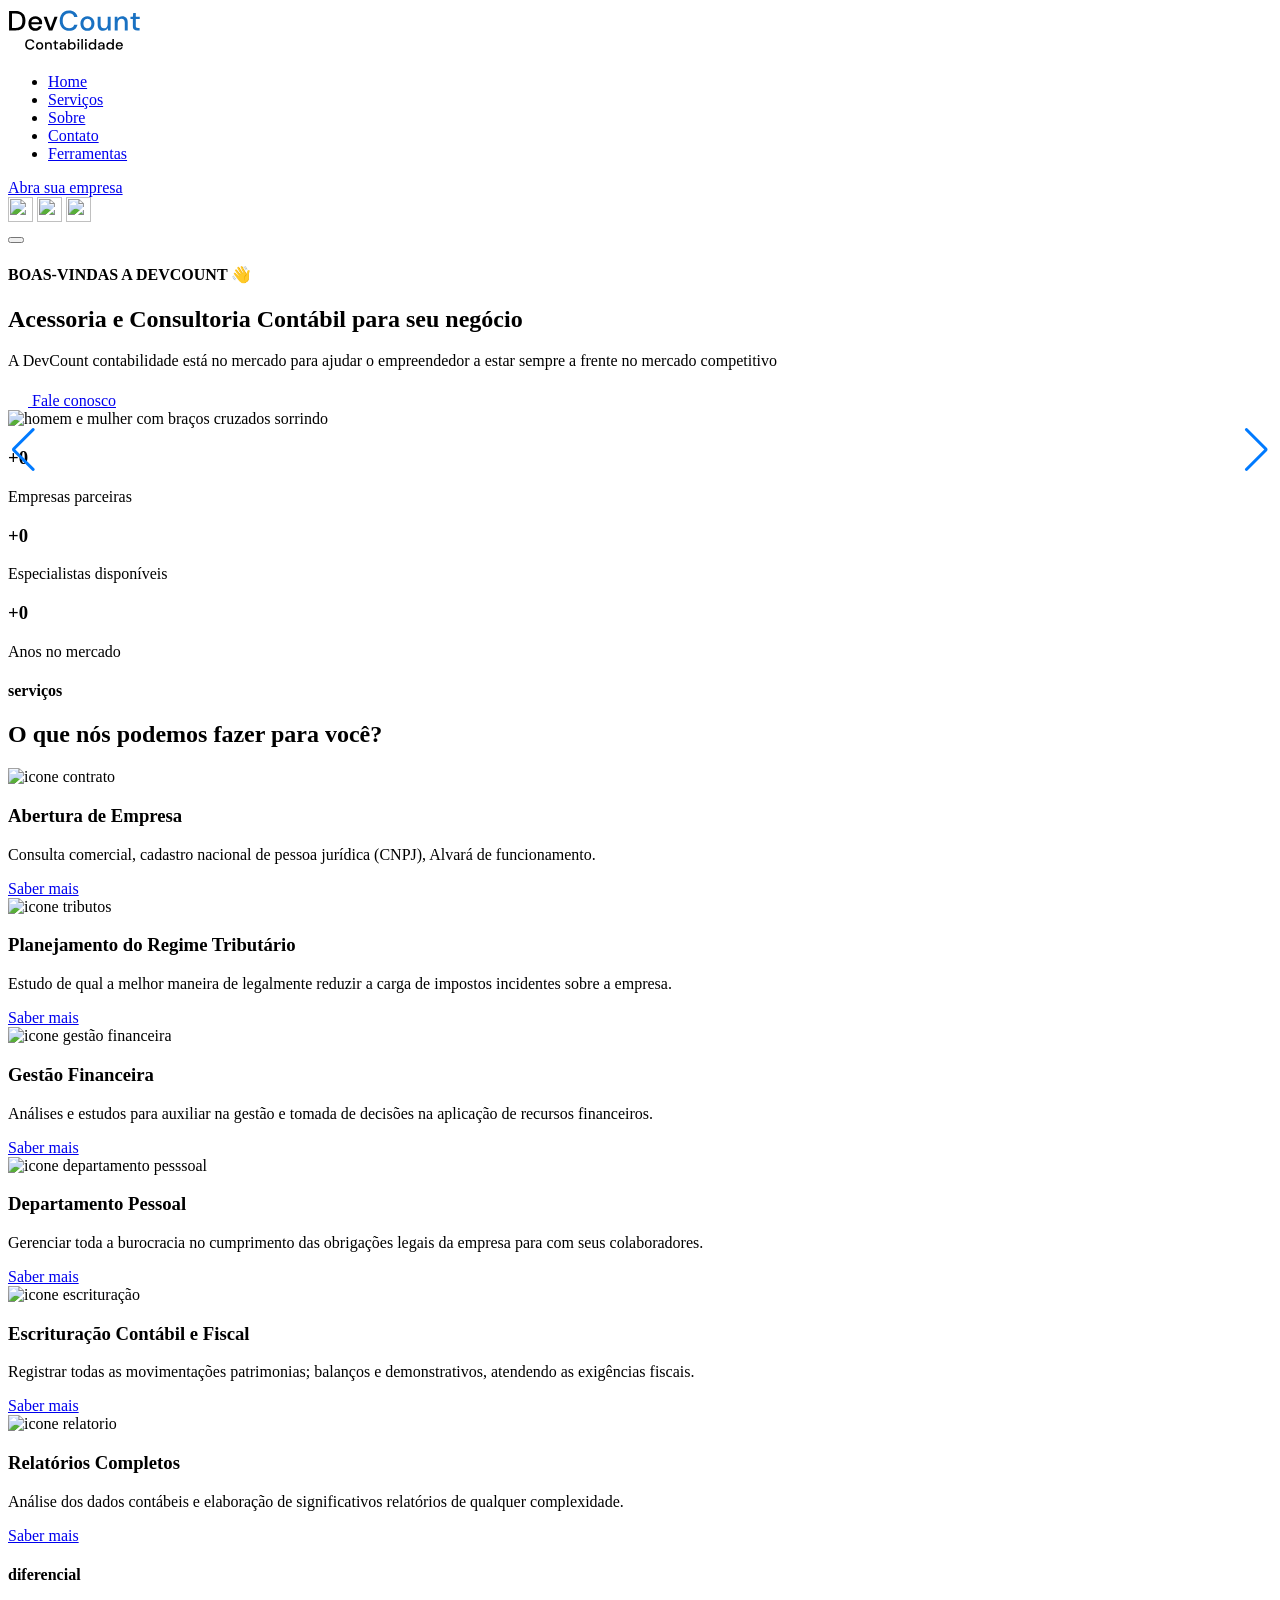
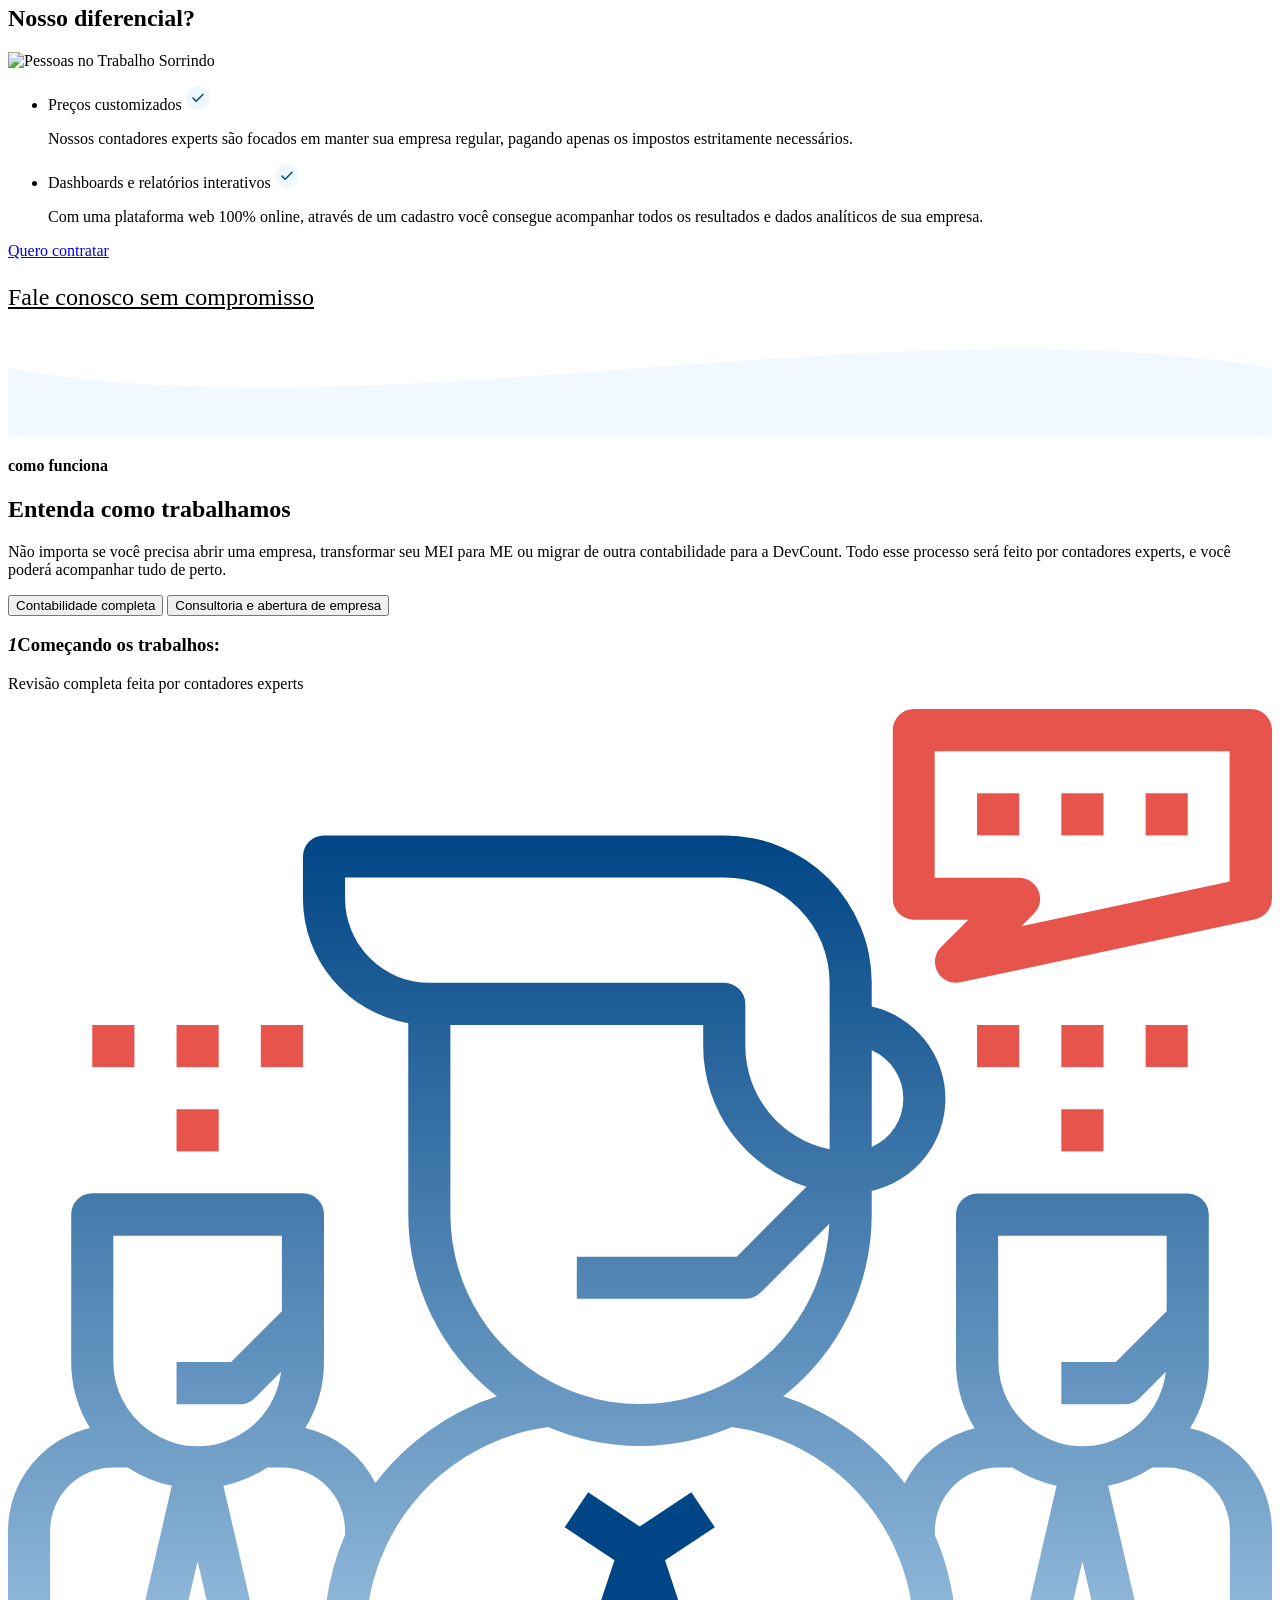
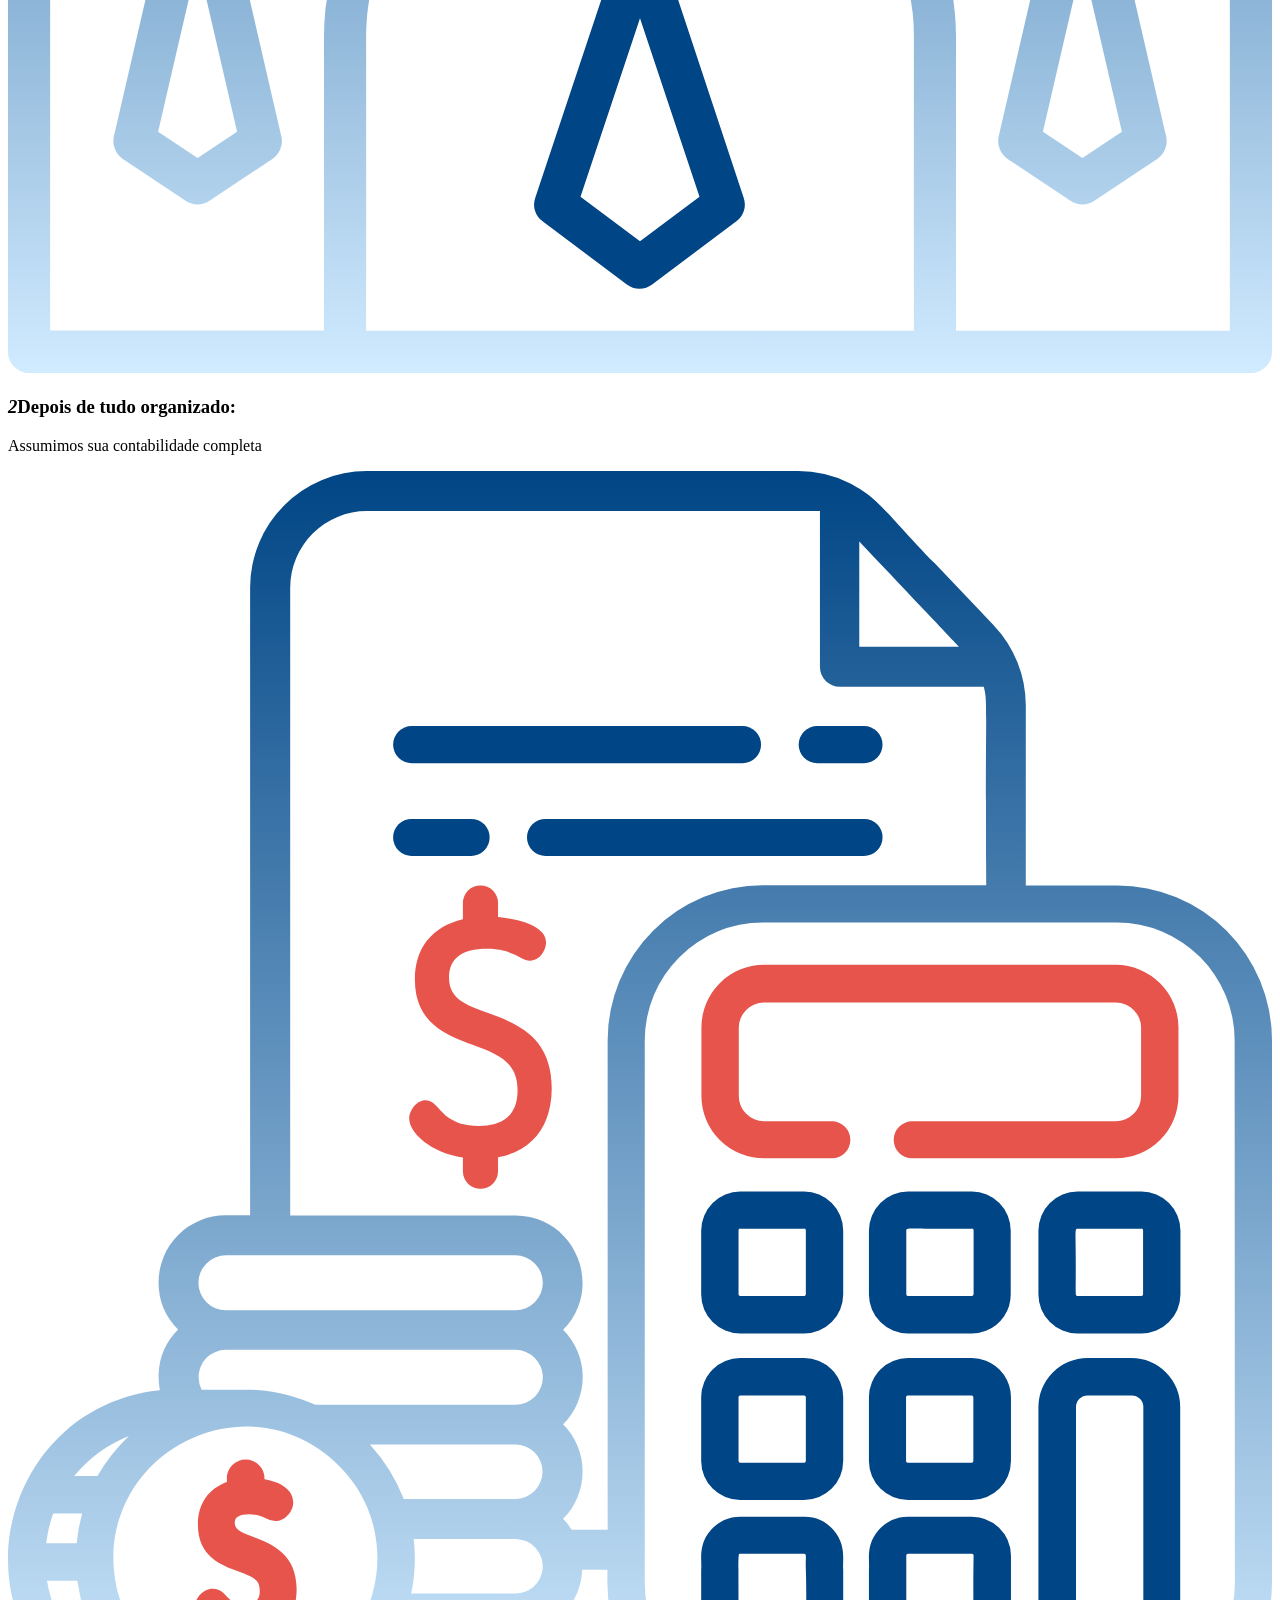
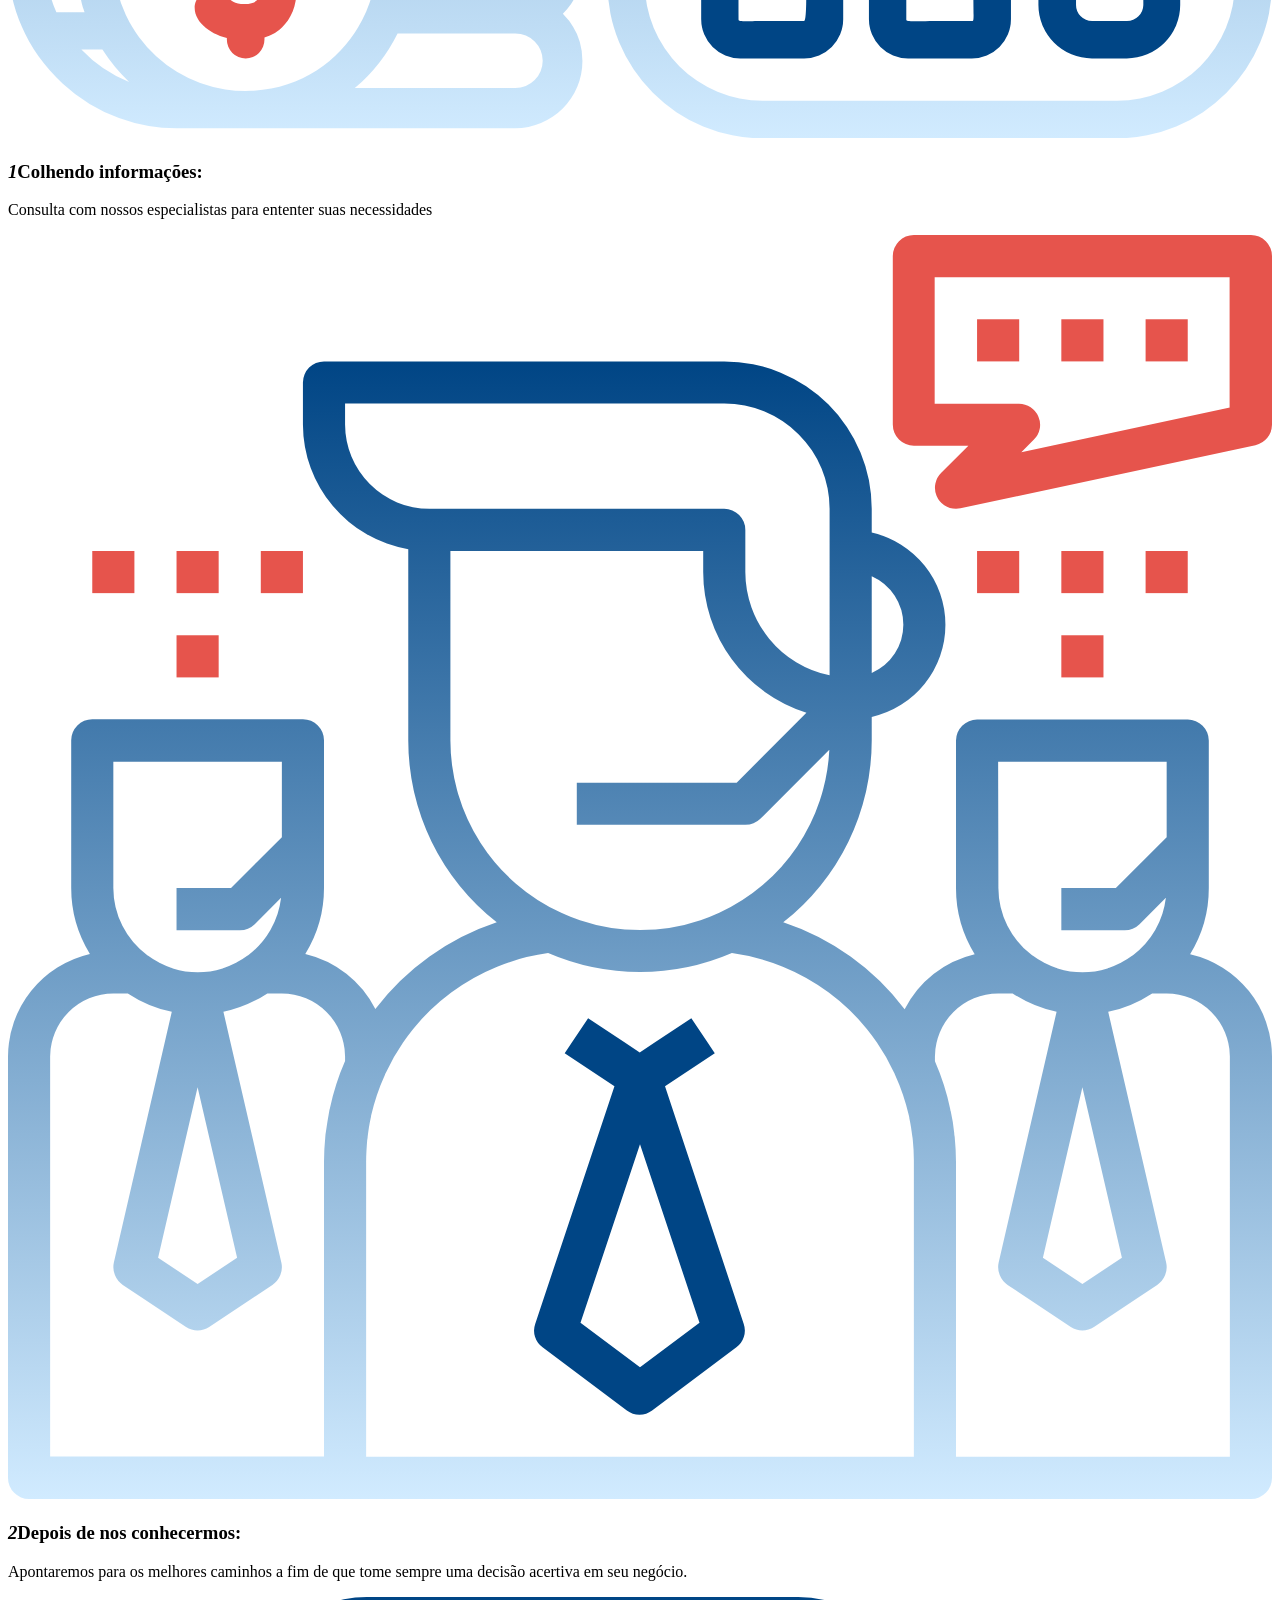
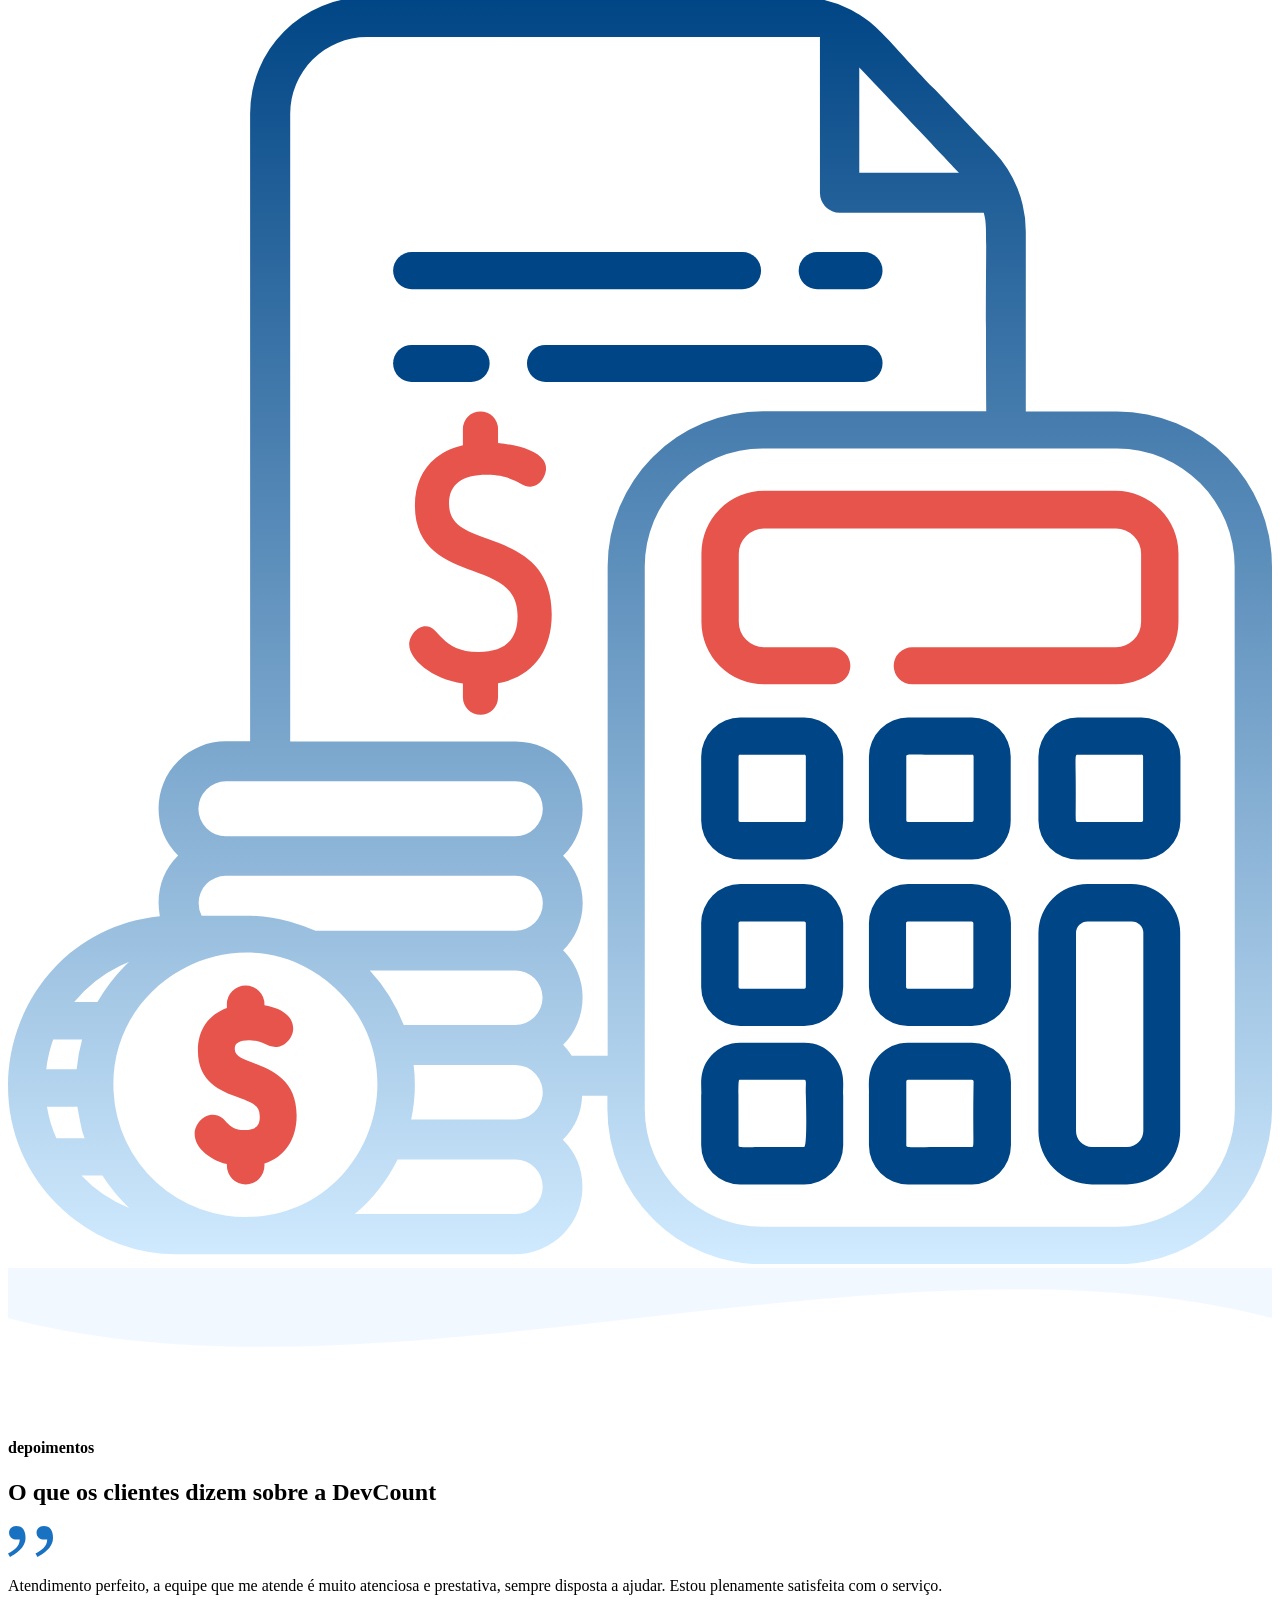
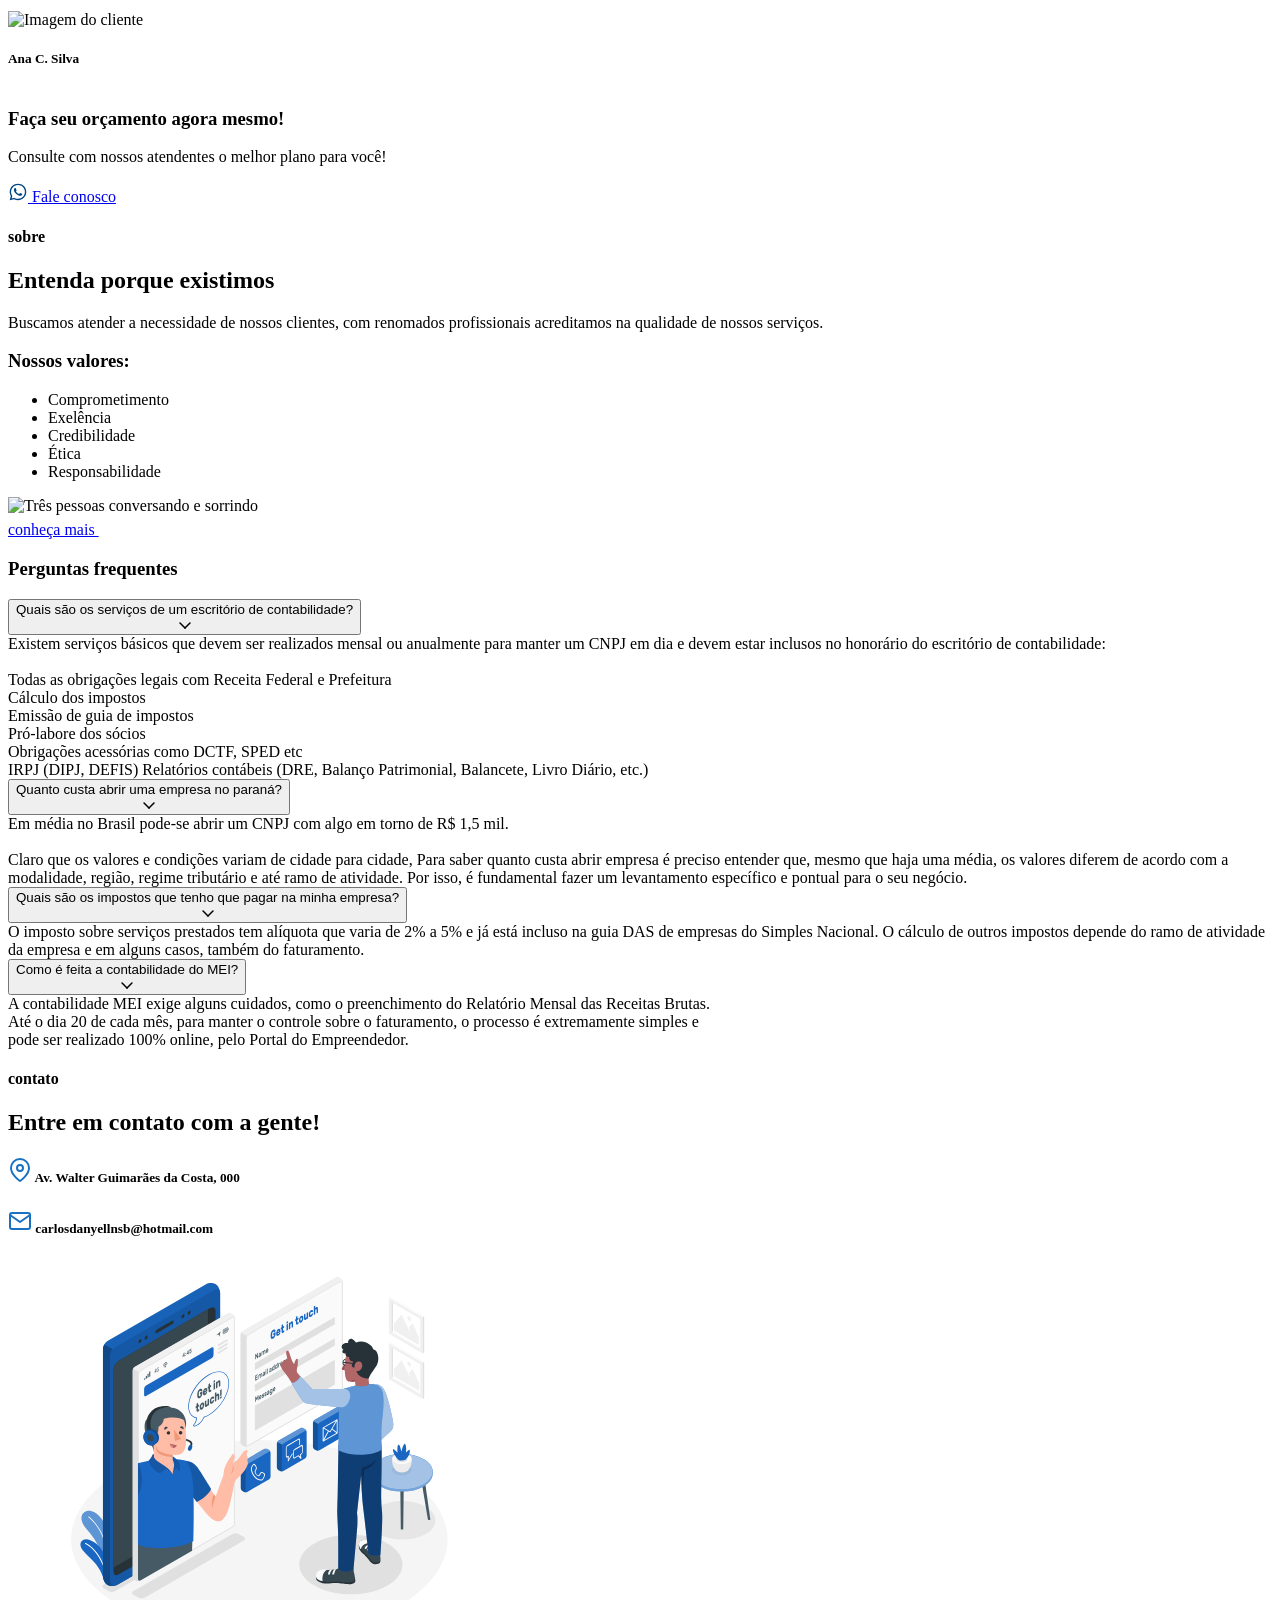
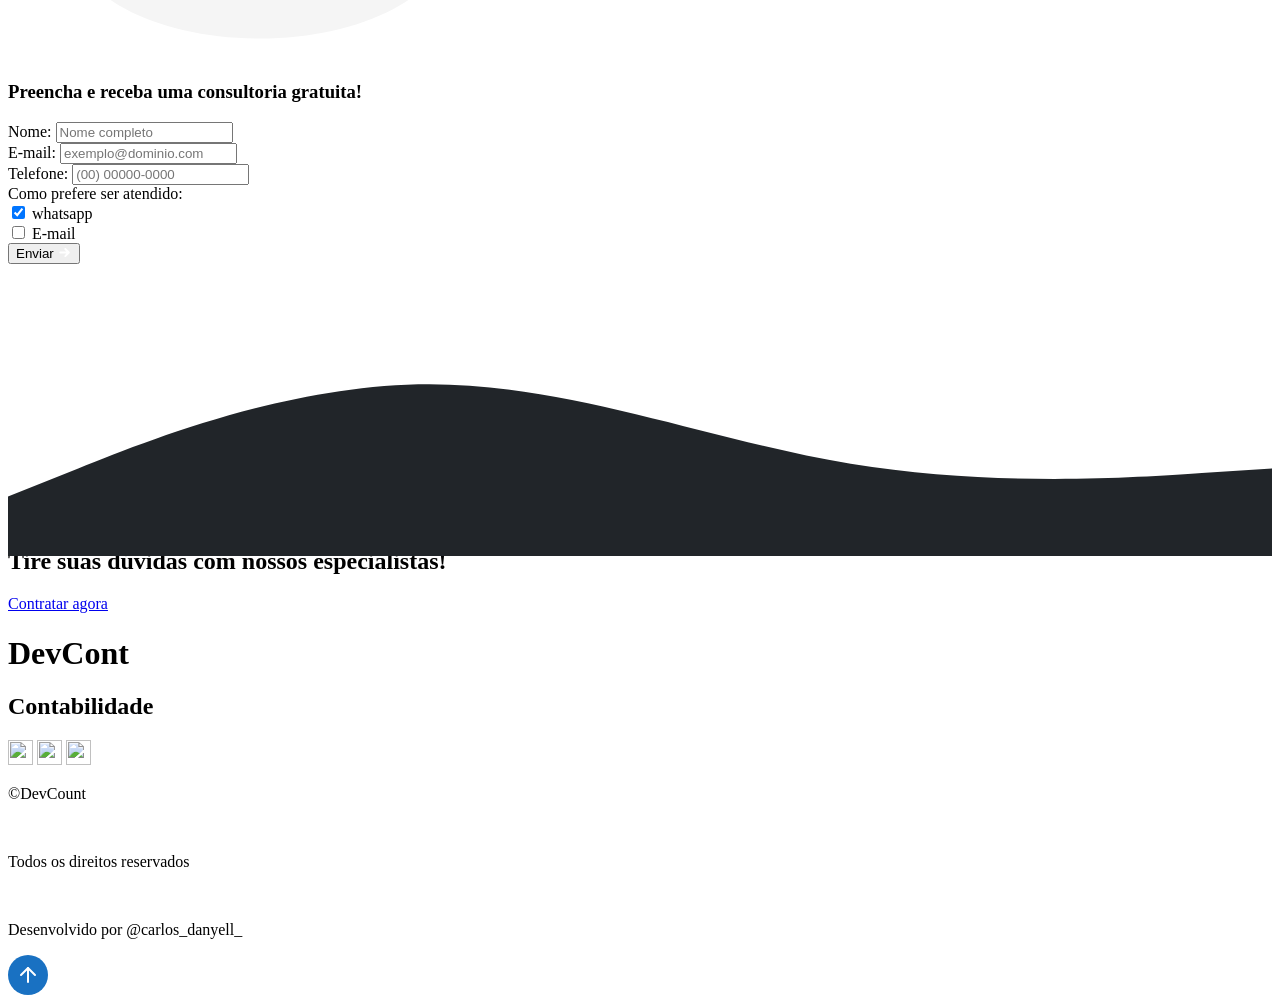
==== index.html @ cac4bc07 "add whatsapp link" ====
<!DOCTYPE html>
<html lang="pt-br">
<head>
    <meta charset="UTF-8" />
    <meta name="viewport" content="width=device-width, initial-scale=1.0" />
    <link href="./styles/reset.css" rel="stylesheet" />
    <link href="./styles/headerFooter.css" rel="stylesheet" />
    <link href="./styles/main-style.css" rel="stylesheet" />
    <link rel="stylesheet" href="https://unpkg.com/swiper@8/swiper-bundle.min.css"/>
    <link rel="preconnect" href="https://fonts.googleapis.com"/>
    <link rel="preconnect" href="https://fonts.gstatic.com" crossorigin/>
    <link href="https://fonts.googleapis.com/css2?family=DM+Sans:wght@400;700&display=swap" rel="stylesheet"/>
    <script type="text/javascript" src="./scripts/scriptElementsPage.js" defer></script>
    <script type="text/javascript" src="./scripts/main.js" defer></script>

    <title>Devcount</title>
    <link rel="shortcut icon" href="./assets/favicon.ico">
</head>
<body>
    <nav>
        <div class="nav-wraper">
            <a class="logo" href="./index.html">
                <svg width="132" height="45" viewBox="0 0 118 36" fill="none" xmlns="http://www.w3.org/2000/svg">
                    <path d="M0.952246 18V0.499999H6.62725C8.67725 0.499999 10.3606 0.858332 11.6772 1.575C13.0106 2.29167 13.9939 3.30833 14.6272 4.625C15.2772 5.925 15.6022 7.475 15.6022 9.275C15.6022 11.0583 15.2772 12.6083 14.6272 13.925C13.9939 15.225 13.0106 16.2333 11.6772 16.95C10.3606 17.65 8.67725 18 6.62725 18H0.952246ZM3.60225 15.75H6.52725C8.11058 15.75 9.36058 15.4917 10.2772 14.975C11.2106 14.4583 11.8772 13.7167 12.2772 12.75C12.6939 11.7833 12.9022 10.625 12.9022 9.275C12.9022 7.925 12.6939 6.75833 12.2772 5.775C11.8772 4.79167 11.2106 4.04167 10.2772 3.525C9.36058 2.99167 8.11058 2.725 6.52725 2.725H3.60225V15.75ZM24.4804 18.3C23.2637 18.3 22.1804 18.0333 21.2304 17.5C20.297 16.95 19.5637 16.1917 19.0304 15.225C18.497 14.2583 18.2304 13.1333 18.2304 11.85C18.2304 10.55 18.4887 9.40833 19.0054 8.425C19.5387 7.44167 20.272 6.675 21.2054 6.125C22.1554 5.575 23.2554 5.3 24.5054 5.3C25.722 5.3 26.7804 5.575 27.6804 6.125C28.5804 6.65833 29.2804 7.375 29.7804 8.275C30.2804 9.175 30.5304 10.1667 30.5304 11.25C30.5304 11.4167 30.522 11.6 30.5054 11.8C30.5054 11.9833 30.497 12.1917 30.4804 12.425H20.8304C20.9137 13.625 21.3054 14.5417 22.0054 15.175C22.722 15.7917 23.547 16.1 24.4804 16.1C25.2304 16.1 25.8554 15.9333 26.3554 15.6C26.872 15.25 27.2554 14.7833 27.5054 14.2H30.1554C29.822 15.3667 29.1554 16.3417 28.1554 17.125C27.172 17.9083 25.947 18.3 24.4804 18.3ZM24.4804 7.475C23.597 7.475 22.8137 7.74167 22.1304 8.275C21.447 8.79167 21.0304 9.575 20.8804 10.625H27.8804C27.8304 9.65833 27.4887 8.89167 26.8554 8.325C26.222 7.75833 25.4304 7.475 24.4804 7.475ZM36.5167 18L31.8667 5.6H34.6417L38.0917 15.475L41.5417 5.6H44.2917L39.6667 18H36.5167ZM19.7303 35.156C18.8289 35.156 18.0489 34.961 17.3903 34.571C16.7403 34.1723 16.2376 33.622 15.8823 32.92C15.5269 32.2093 15.3493 31.3903 15.3493 30.463C15.3493 29.527 15.5269 28.708 15.8823 28.006C16.2376 27.2953 16.7403 26.7407 17.3903 26.342C18.0489 25.9433 18.8289 25.744 19.7303 25.744C20.7963 25.744 21.6673 26.004 22.3433 26.524C23.0193 27.044 23.4483 27.772 23.6303 28.708H22.0963C21.9749 28.1793 21.7149 27.759 21.3163 27.447C20.9176 27.135 20.3846 26.979 19.7173 26.979C18.8073 26.979 18.0879 27.291 17.5593 27.915C17.0306 28.5303 16.7663 29.3797 16.7663 30.463C16.7663 31.5377 17.0306 32.3827 17.5593 32.998C18.0879 33.6133 18.8073 33.921 19.7173 33.921C20.3846 33.921 20.9176 33.7737 21.3163 33.479C21.7149 33.1843 21.9749 32.7813 22.0963 32.27H23.6303C23.4483 33.1713 23.0193 33.8777 22.3433 34.389C21.6673 34.9003 20.7963 35.156 19.7303 35.156ZM28.239 35.156C27.6236 35.156 27.069 35.0173 26.575 34.74C26.0896 34.454 25.704 34.0597 25.418 33.557C25.132 33.0457 24.989 32.452 24.989 31.776C24.989 31.1 25.132 30.5107 25.418 30.008C25.7126 29.4967 26.107 29.1023 26.601 28.825C27.095 28.539 27.6453 28.396 28.252 28.396C28.8673 28.396 29.4176 28.539 29.903 28.825C30.397 29.1023 30.787 29.4967 31.073 30.008C31.3676 30.5107 31.515 31.1 31.515 31.776C31.515 32.452 31.3676 33.0457 31.073 33.557C30.787 34.0597 30.397 34.454 29.903 34.74C29.409 35.0173 28.8543 35.156 28.239 35.156ZM28.239 33.973C28.5683 33.973 28.8716 33.8907 29.149 33.726C29.435 33.5613 29.6646 33.3187 29.838 32.998C30.0113 32.6687 30.098 32.2613 30.098 31.776C30.098 31.2907 30.0113 30.8877 29.838 30.567C29.6733 30.2377 29.448 29.9907 29.162 29.826C28.8846 29.6613 28.5813 29.579 28.252 29.579C27.9226 29.579 27.615 29.6613 27.329 29.826C27.0516 29.9907 26.8263 30.2377 26.653 30.567C26.4796 30.8877 26.393 31.2907 26.393 31.776C26.393 32.2613 26.4796 32.6687 26.653 32.998C26.8263 33.3187 27.0516 33.5613 27.329 33.726C27.6063 33.8907 27.9096 33.973 28.239 33.973ZM33.1352 35V28.552H34.3572L34.4612 29.683C34.6605 29.2843 34.9508 28.9723 35.3322 28.747C35.7222 28.513 36.1685 28.396 36.6712 28.396C37.4512 28.396 38.0622 28.6387 38.5042 29.124C38.9548 29.6093 39.1802 30.333 39.1802 31.295V35H37.8152V31.438C37.8152 30.19 37.3038 29.566 36.2812 29.566C35.7698 29.566 35.3452 29.748 35.0072 30.112C34.6778 30.476 34.5132 30.996 34.5132 31.672V35H33.1352ZM43.6371 35C43.0045 35 42.5018 34.8483 42.1291 34.545C41.7565 34.233 41.5701 33.6827 41.5701 32.894V29.709H40.4651V28.552H41.5701L41.7391 26.914H42.9481V28.552H44.7681V29.709H42.9481V32.894C42.9481 33.2493 43.0218 33.4963 43.1691 33.635C43.3251 33.765 43.5895 33.83 43.9621 33.83H44.7031V35H43.6371ZM48.503 35.156C47.957 35.156 47.5063 35.065 47.151 34.883C46.7957 34.701 46.5313 34.4627 46.358 34.168C46.1847 33.8647 46.098 33.5353 46.098 33.18C46.098 32.556 46.3407 32.062 46.826 31.698C47.3113 31.334 48.0047 31.152 48.906 31.152H50.596V31.035C50.596 30.5323 50.4573 30.1553 50.18 29.904C49.9113 29.6527 49.5603 29.527 49.127 29.527C48.7457 29.527 48.412 29.6223 48.126 29.813C47.8487 29.995 47.6797 30.268 47.619 30.632H46.241C46.2843 30.164 46.4403 29.7653 46.709 29.436C46.9863 29.098 47.333 28.8423 47.749 28.669C48.1737 28.487 48.6373 28.396 49.14 28.396C50.0413 28.396 50.739 28.6343 51.233 29.111C51.727 29.579 51.974 30.2203 51.974 31.035V35H50.778L50.661 33.895C50.479 34.2503 50.2147 34.5493 49.868 34.792C49.5213 35.0347 49.0663 35.156 48.503 35.156ZM48.776 34.038C49.1487 34.038 49.4607 33.9513 49.712 33.778C49.972 33.596 50.1713 33.3577 50.31 33.063C50.4573 32.7683 50.5483 32.4433 50.583 32.088H49.049C48.503 32.088 48.113 32.1833 47.879 32.374C47.6537 32.5647 47.541 32.803 47.541 33.089C47.541 33.3837 47.6493 33.6177 47.866 33.791C48.0913 33.9557 48.3947 34.038 48.776 34.038ZM57.3377 35.156C56.8351 35.156 56.3887 35.0563 55.9987 34.857C55.6174 34.6577 55.3141 34.376 55.0887 34.012L54.9457 35H53.7107V25.64H55.0887V29.553C55.2967 29.2497 55.5827 28.981 55.9467 28.747C56.3107 28.513 56.7787 28.396 57.3507 28.396C57.9747 28.396 58.5251 28.5433 59.0017 28.838C59.4784 29.1327 59.8511 29.5357 60.1197 30.047C60.3971 30.5583 60.5357 31.139 60.5357 31.789C60.5357 32.439 60.3971 33.0197 60.1197 33.531C59.8511 34.0337 59.4784 34.4323 59.0017 34.727C58.5251 35.013 57.9704 35.156 57.3377 35.156ZM57.1037 33.96C57.6931 33.96 58.1784 33.7607 58.5597 33.362C58.9411 32.9547 59.1317 32.426 59.1317 31.776C59.1317 31.3513 59.0451 30.9743 58.8717 30.645C58.6984 30.3157 58.4601 30.06 58.1567 29.878C57.8534 29.6873 57.5024 29.592 57.1037 29.592C56.5144 29.592 56.0291 29.7957 55.6477 30.203C55.2751 30.6103 55.0887 31.1347 55.0887 31.776C55.0887 32.426 55.2751 32.9547 55.6477 33.362C56.0291 33.7607 56.5144 33.96 57.1037 33.96ZM62.9362 27.33C62.6762 27.33 62.4595 27.252 62.2862 27.096C62.1215 26.9313 62.0392 26.7277 62.0392 26.485C62.0392 26.2423 62.1215 26.043 62.2862 25.887C62.4595 25.7223 62.6762 25.64 62.9362 25.64C63.1962 25.64 63.4085 25.7223 63.5732 25.887C63.7465 26.043 63.8332 26.2423 63.8332 26.485C63.8332 26.7277 63.7465 26.9313 63.5732 27.096C63.4085 27.252 63.1962 27.33 62.9362 27.33ZM62.2472 35V28.552H63.6252V35H62.2472ZM65.5742 35V25.64H66.9522V35H65.5742ZM69.6073 27.33C69.3473 27.33 69.1306 27.252 68.9573 27.096C68.7926 26.9313 68.7103 26.7277 68.7103 26.485C68.7103 26.2423 68.7926 26.043 68.9573 25.887C69.1306 25.7223 69.3473 25.64 69.6073 25.64C69.8673 25.64 70.0796 25.7223 70.2443 25.887C70.4176 26.043 70.5043 26.2423 70.5043 26.485C70.5043 26.7277 70.4176 26.9313 70.2443 27.096C70.0796 27.252 69.8673 27.33 69.6073 27.33ZM68.9183 35V28.552H70.2963V35H68.9183ZM75.1834 35.156C74.5594 35.156 74.009 35.0087 73.5324 34.714C73.0557 34.4193 72.683 34.0163 72.4144 33.505C72.1457 32.9937 72.0114 32.413 72.0114 31.763C72.0114 31.113 72.1457 30.5367 72.4144 30.034C72.683 29.5227 73.0557 29.124 73.5324 28.838C74.0177 28.5433 74.5724 28.396 75.1964 28.396C75.7077 28.396 76.154 28.4957 76.5354 28.695C76.9254 28.8943 77.2287 29.176 77.4454 29.54V25.64H78.8234V35H77.5884L77.4454 33.999C77.2374 34.3023 76.9514 34.571 76.5874 34.805C76.2234 35.039 75.7554 35.156 75.1834 35.156ZM75.4304 33.96C76.0197 33.96 76.5007 33.7563 76.8734 33.349C77.2547 32.9417 77.4454 32.4173 77.4454 31.776C77.4454 31.126 77.2547 30.6017 76.8734 30.203C76.5007 29.7957 76.0197 29.592 75.4304 29.592C74.841 29.592 74.3557 29.7957 73.9744 30.203C73.593 30.6017 73.4024 31.126 73.4024 31.776C73.4024 32.2007 73.489 32.5777 73.6624 32.907C73.8357 33.2363 74.074 33.4963 74.3774 33.687C74.6894 33.869 75.0404 33.96 75.4304 33.96ZM82.8748 35.156C82.3288 35.156 81.8781 35.065 81.5228 34.883C81.1675 34.701 80.9031 34.4627 80.7298 34.168C80.5565 33.8647 80.4698 33.5353 80.4698 33.18C80.4698 32.556 80.7125 32.062 81.1978 31.698C81.6831 31.334 82.3765 31.152 83.2778 31.152H84.9678V31.035C84.9678 30.5323 84.8291 30.1553 84.5518 29.904C84.2831 29.6527 83.9321 29.527 83.4988 29.527C83.1175 29.527 82.7838 29.6223 82.4978 29.813C82.2205 29.995 82.0515 30.268 81.9908 30.632H80.6128C80.6561 30.164 80.8121 29.7653 81.0808 29.436C81.3581 29.098 81.7048 28.8423 82.1208 28.669C82.5455 28.487 83.0091 28.396 83.5118 28.396C84.4131 28.396 85.1108 28.6343 85.6048 29.111C86.0988 29.579 86.3458 30.2203 86.3458 31.035V35H85.1498L85.0328 33.895C84.8508 34.2503 84.5865 34.5493 84.2398 34.792C83.8931 35.0347 83.4381 35.156 82.8748 35.156ZM83.1478 34.038C83.5205 34.038 83.8325 33.9513 84.0838 33.778C84.3438 33.596 84.5431 33.3577 84.6818 33.063C84.8291 32.7683 84.9201 32.4433 84.9548 32.088H83.4208C82.8748 32.088 82.4848 32.1833 82.2508 32.374C82.0255 32.5647 81.9128 32.803 81.9128 33.089C81.9128 33.3837 82.0211 33.6177 82.2378 33.791C82.4631 33.9557 82.7665 34.038 83.1478 34.038ZM91.0205 35.156C90.3965 35.156 89.8462 35.0087 89.3695 34.714C88.8929 34.4193 88.5202 34.0163 88.2515 33.505C87.9829 32.9937 87.8485 32.413 87.8485 31.763C87.8485 31.113 87.9829 30.5367 88.2515 30.034C88.5202 29.5227 88.8929 29.124 89.3695 28.838C89.8549 28.5433 90.4095 28.396 91.0335 28.396C91.5449 28.396 91.9912 28.4957 92.3725 28.695C92.7625 28.8943 93.0659 29.176 93.2825 29.54V25.64H94.6605V35H93.4255L93.2825 33.999C93.0745 34.3023 92.7885 34.571 92.4245 34.805C92.0605 35.039 91.5925 35.156 91.0205 35.156ZM91.2675 33.96C91.8569 33.96 92.3379 33.7563 92.7105 33.349C93.0919 32.9417 93.2825 32.4173 93.2825 31.776C93.2825 31.126 93.0919 30.6017 92.7105 30.203C92.3379 29.7957 91.8569 29.592 91.2675 29.592C90.6782 29.592 90.1929 29.7957 89.8115 30.203C89.4302 30.6017 89.2395 31.126 89.2395 31.776C89.2395 32.2007 89.3262 32.5777 89.4995 32.907C89.6729 33.2363 89.9112 33.4963 90.2145 33.687C90.5265 33.869 90.8775 33.96 91.2675 33.96ZM99.544 35.156C98.9113 35.156 98.348 35.0173 97.854 34.74C97.3686 34.454 96.9873 34.0597 96.71 33.557C96.4326 33.0543 96.294 32.4693 96.294 31.802C96.294 31.126 96.4283 30.5323 96.697 30.021C96.9743 29.5097 97.3556 29.111 97.841 28.825C98.335 28.539 98.907 28.396 99.557 28.396C100.19 28.396 100.74 28.539 101.208 28.825C101.676 29.1023 102.04 29.475 102.3 29.943C102.56 30.411 102.69 30.9267 102.69 31.49C102.69 31.5767 102.686 31.672 102.677 31.776C102.677 31.8713 102.673 31.9797 102.664 32.101H97.646C97.6893 32.725 97.893 33.2017 98.257 33.531C98.6296 33.8517 99.0586 34.012 99.544 34.012C99.934 34.012 100.259 33.9253 100.519 33.752C100.788 33.57 100.987 33.3273 101.117 33.024H102.495C102.322 33.6307 101.975 34.1377 101.455 34.545C100.944 34.9523 100.307 35.156 99.544 35.156ZM99.544 29.527C99.0846 29.527 98.6773 29.6657 98.322 29.943C97.9666 30.2117 97.75 30.619 97.672 31.165H101.312C101.286 30.6623 101.108 30.2637 100.779 29.969C100.45 29.6743 100.038 29.527 99.544 29.527Z" fill="black"/>
                    <path d="M54.6194 18.3C52.8861 18.3 51.3861 17.925 50.1194 17.175C48.8694 16.4083 47.9028 15.35 47.2194 14C46.5361 12.6333 46.1944 11.0583 46.1944 9.275C46.1944 7.475 46.5361 5.9 47.2194 4.55C47.9028 3.18333 48.8694 2.11667 50.1194 1.35C51.3861 0.583333 52.8861 0.2 54.6194 0.2C56.6694 0.2 58.3444 0.7 59.6444 1.7C60.9444 2.7 61.7694 4.1 62.1194 5.9H59.1694C58.9361 4.88333 58.4361 4.075 57.6694 3.475C56.9028 2.875 55.8778 2.575 54.5944 2.575C52.8444 2.575 51.4611 3.175 50.4444 4.375C49.4278 5.55833 48.9194 7.19167 48.9194 9.275C48.9194 11.3417 49.4278 12.9667 50.4444 14.15C51.4611 15.3333 52.8444 15.925 54.5944 15.925C55.8778 15.925 56.9028 15.6417 57.6694 15.075C58.4361 14.5083 58.9361 13.7333 59.1694 12.75H62.1194C61.7694 14.4833 60.9444 15.8417 59.6444 16.825C58.3444 17.8083 56.6694 18.3 54.6194 18.3ZM70.9823 18.3C69.799 18.3 68.7323 18.0333 67.7823 17.5C66.849 16.95 66.1073 16.1917 65.5573 15.225C65.0073 14.2417 64.7323 13.1 64.7323 11.8C64.7323 10.5 65.0073 9.36667 65.5573 8.4C66.124 7.41667 66.8823 6.65833 67.8323 6.125C68.7823 5.575 69.8407 5.3 71.0073 5.3C72.1907 5.3 73.249 5.575 74.1823 6.125C75.1323 6.65833 75.8823 7.41667 76.4323 8.4C76.999 9.36667 77.2823 10.5 77.2823 11.8C77.2823 13.1 76.999 14.2417 76.4323 15.225C75.8823 16.1917 75.1323 16.95 74.1823 17.5C73.2323 18.0333 72.1657 18.3 70.9823 18.3ZM70.9823 16.025C71.6157 16.025 72.199 15.8667 72.7323 15.55C73.2823 15.2333 73.724 14.7667 74.0573 14.15C74.3907 13.5167 74.5573 12.7333 74.5573 11.8C74.5573 10.8667 74.3907 10.0917 74.0573 9.475C73.7407 8.84167 73.3073 8.36667 72.7573 8.05C72.224 7.73333 71.6407 7.575 71.0073 7.575C70.374 7.575 69.7823 7.73333 69.2323 8.05C68.699 8.36667 68.2657 8.84167 67.9323 9.475C67.599 10.0917 67.4323 10.8667 67.4323 11.8C67.4323 12.7333 67.599 13.5167 67.9323 14.15C68.2657 14.7667 68.699 15.2333 69.2323 15.55C69.7657 15.8667 70.349 16.025 70.9823 16.025ZM84.9731 18.3C83.4731 18.3 82.2898 17.8333 81.4231 16.9C80.5731 15.9667 80.1481 14.575 80.1481 12.725V5.6H82.7981V12.45C82.7981 14.85 83.7815 16.05 85.7481 16.05C86.7315 16.05 87.5398 15.7 88.1731 15C88.8065 14.3 89.1231 13.3 89.1231 12V5.6H91.7731V18H89.4231L89.2231 15.825C88.8398 16.5917 88.2731 17.2 87.5231 17.65C86.7898 18.0833 85.9398 18.3 84.9731 18.3ZM95.3942 18V5.6H97.7442L97.9442 7.775C98.3276 7.00833 98.8859 6.40833 99.6192 5.975C100.369 5.525 101.228 5.3 102.194 5.3C103.694 5.3 104.869 5.76667 105.719 6.7C106.586 7.63333 107.019 9.025 107.019 10.875V18H104.394V11.15C104.394 8.75 103.411 7.55 101.444 7.55C100.461 7.55 99.6442 7.9 98.9942 8.6C98.3609 9.3 98.0442 10.3 98.0442 11.6V18H95.3942ZM115.59 18C114.374 18 113.407 17.7083 112.69 17.125C111.974 16.525 111.615 15.4667 111.615 13.95V7.825H109.49V5.6H111.615L111.94 2.45H114.265V5.6H117.765V7.825H114.265V13.95C114.265 14.6333 114.407 15.1083 114.69 15.375C114.99 15.625 115.499 15.75 116.215 15.75H117.64V18H115.59Z" fill="#1971C2"/>
                </svg>                                          
            </a>

            <div id="menu">
                <div class="navigation">
                    <ul>
                        <li>
                            <a href="#home">Home</a>
                        </li>
                        <li>
                            <a href="#services">Serviços</a>
                        </li>
                        <li>
                            <a href="#about">Sobre</a>
                        </li>
                        <li>
                            <a href="#contact">Contato</a>
                        </li>
                        <li>
                            <a href="./calc-salario-liquido.html">Ferramentas</a>
                        </li>
                    </ul>
                </div>
                
                <a id="btn-contact-menu" class="btn-contato" href="#contact">Abra sua empresa</a>
            
                <div class="redes-sociais">
                    <a target="_blank" href="https://api.whatsapp.com/send/?phone=5543999066623&text=Ol%C3%A1,%20quero%20de%20ser%20atendido(a)!&app_absent=0" title="instagram"><img src="./assets/whatsapp.png" style="width: 25px;height: 25px;"></a>
                    <a target="_blank" href="https://www.instagram.com/carlos_danyell_/" title="instagram"><img src="./assets/insta.png" style="width: 25px;height: 25px;"></a>
                    <a target="_blank" href="https://www.linkedin.com/in/carlosdanyell" title="linkedin"><img src="./assets/linkedin.png" style="width: 25px;height: 25px;"></a> 
                </div>
            </div> 

            <div id="box-menu-mobile">
                <button type="button" id="btn-menu-mobile">
                    <span class="line"></span>
                    <span class="line"></span>
                    <span class="line"></span>
                </button> 
            </div>
        </div>
    </nav>

    <main>
        <section id="home">
            <div class="wraper">

                <div class="col-a">
                    <header>
                        <h4>BOAS-VINDAS A DEVCOUNT 👋</h4>
                        <h1>Acessoria e Consultoria Contábil para seu negócio</h1>
                    </header>
                    <div class="content">
                        <p>
                            A DevCount contabilidade está no mercado para ajudar o empreendedor a estar sempre a frente no mercado competitivo<br>
                        </p>
                        <a class="contact-button" href="https://api.whatsapp.com/send/?phone=5543999066623&text=Ol%C3%A1,%20quero%20de%20ser%20atendido(a)!&app_absent=0" href="#contact">
                            <svg width="20" height="20" viewBox="0 0 20 20" fill="none" xmlns="http://www.w3.org/2000/svg">
                                <path d="M13.8337 11.6666C13.667 11.5833 12.5837 11.0833 12.417 10.9999C12.2503 10.9166 12.0837 10.9166 11.917 11.0833C11.7503 11.2499 11.417 11.7499 11.2503 11.9166C11.167 12.0833 11.0003 12.0833 10.8337 11.9999C10.2503 11.7499 9.66699 11.4166 9.16699 10.9999C8.75033 10.5833 8.33366 10.0833 8.00033 9.58325C7.91699 9.41659 8.00033 9.24992 8.08366 9.16659C8.16699 9.08325 8.25033 8.91659 8.41699 8.83325C8.50033 8.74992 8.58366 8.58325 8.58366 8.49992C8.66699 8.41658 8.66699 8.24992 8.58366 8.16659C8.50033 8.08325 8.08366 7.08325 7.91699 6.66659C7.83366 6.08325 7.66699 6.08325 7.50033 6.08325C7.41699 6.08325 7.25033 6.08325 7.08366 6.08325C6.91699 6.08325 6.66699 6.24992 6.58366 6.33325C6.08366 6.83325 5.83366 7.41659 5.83366 8.08325C5.91699 8.83325 6.16699 9.58325 6.66699 10.2499C7.58366 11.5833 8.75033 12.6666 10.167 13.3333C10.5837 13.4999 10.917 13.6666 11.3337 13.7499C11.7503 13.9166 12.167 13.9166 12.667 13.8333C13.2503 13.7499 13.7503 13.3333 14.0837 12.8333C14.2503 12.4999 14.2503 12.1666 14.167 11.8333C14.167 11.8333 14.0003 11.7499 13.8337 11.6666ZM15.917 4.08325C12.667 0.833252 7.41699 0.833252 4.16699 4.08325C1.50033 6.74992 1.00033 10.8333 2.83366 14.0833L1.66699 18.3333L6.08366 17.1666C7.33366 17.8333 8.66699 18.1666 10.0003 18.1666C14.5837 18.1666 18.2503 14.4999 18.2503 9.91658C18.3337 7.74992 17.417 5.66659 15.917 4.08325ZM13.667 15.7499C12.5837 16.4166 11.3337 16.8333 10.0003 16.8333C8.75033 16.8333 7.58366 16.4999 6.50033 15.9166L6.25033 15.7499L3.66699 16.4166L4.33366 13.9166L4.16699 13.6666C2.16699 10.3333 3.16699 6.16659 6.41699 4.08325C9.66699 1.99992 13.8337 3.08325 15.8337 6.24992C17.8337 9.49992 16.917 13.7499 13.667 15.7499Z" fill="white"/>
                                </svg>
                                Fale conosco
                        </a>
                    </div>
                 </div>
                 <div class="col-b">
                    <img src="./assets/homem e mulher sorrindo.png" alt="homem e mulher com braços cruzados sorrindo">
                 </div>
                <div class="stats">
                    <div class="stat">
                        <h3 id="statNumber1">+0</h3>
                        <p>Empresas parceiras</p>
                    </div>
                    <div class="stat">
                        <h3 id="statNumber2">+0</h3>
                        <p>Especialistas disponíveis</p>
                    </div>
                    <div class="stat">
                        <h3 id="statNumber3">+0</h3>
                        <p>Anos no mercado</p>
                    </div>
                </div>
            </div>
        </section>

        <section id="services">
            <div class="wraper">
                <header>
                    <h4>serviços</h4>
                    <h2>O que nós podemos fazer para você?</h2>
                </header>
                <div class="content">
                    <div class="cards">
                        <div class="card">
                            <img src="./assets/contratoi.png" alt="icone contrato">
                            <h3>Abertura de Empresa</h3>
                            <p>Consulta comercial, cadastro nacional de pessoa jurídica (CNPJ), Alvará de funcionamento.</p>
                            <a href="#contact">Saber mais</a>
                        </div>
                        <div class="card">
                            <img src="./assets/tributo.png" alt="icone tributos">
                            <h3>Planejamento do Regime Tributário</h3>
                            <p>Estudo de qual a melhor maneira de legalmente
                                 reduzir a carga de impostos incidentes sobre a empresa.</p>
                            <a href="#contact">Saber mais</a>     
                        </div>
                        <div class="card">
                            <img src="./assets/gestao-financeira.png" alt="icone gestão financeira">
                            <h3>Gestão Financeira</h3>
                            <p>Análises e estudos para auxiliar na gestão e tomada de decisões na aplicação de recursos financeiros.
                            </p>
                            <a href="#contact">Saber mais</a>
                        </div>
                        <div class="card">
                            <img src="./assets/departamento-pessoal.png" alt="icone departamento pesssoal">
                            <h3>Departamento Pessoal</h3>
                            <p>Gerenciar toda a burocracia no cumprimento das obrigações legais da empresa para com seus colaboradores.</p>
                            <a href="#contact">Saber mais</a>
                        </div>
                        <div class="card">
                            <img src="./assets/escrituracao-contabil.png" alt="icone escrituração">
                            <h3>Escrituração Contábil e Fiscal</h3>
                            <p>Registrar todas as movimentações patrimonias; balanços e demonstrativos, atendendo as exigências fiscais.</p>
                            <a href="#contact">Saber mais</a>
                        </div>
                        <div class="card">
                            <img src="./assets/relatorio.png" alt="icone relatorio">
                            <h3>Relatórios Completos</h3>
                            <p>Análise dos dados contábeis e elaboração de significativos relatórios de qualquer complexidade.</p>
                            <a href="#contact">Saber mais</a>
                        </div>
                    </div>

                    <div class="differential">
                        <div class="col-a">
                            <h4>diferencial</h4>
                          <h2>Nosso diferencial?</h2>
                          <img src="./assets/pessoas-no-trabalho-sorrindo.png" alt="Pessoas no Trabalho Sorrindo">
                        </div>
                        <div class="col-b">
                            <ul>
                                <li class="card-left">
                                    <div>
                                        Preços customizados
                                        <svg width="24" height="24" viewBox="0 0 24 24" fill="none" xmlns="http://www.w3.org/2000/svg">
                                            <circle cx="12" cy="12" r="12" fill="#f0f8ff"/>
                                            <path d="M17.091 8.18188L10.091 15.1819L6.90918 12.0001" stroke="#004585" stroke-width="1.5" stroke-linecap="round" stroke-linejoin="round"/>
                                        </svg> 
                                    </div>
                                    <p>
                                        Nossos contadores experts são focados em manter sua empresa regular,
                                        pagando apenas os impostos estritamente necessários.
                                    </p>
                                </li>
                                <li class="card-bottom">
                                    <div>
                                        Dashboards e relatórios interativos
                                        <svg width="24" height="24" viewBox="0 0 24 24" fill="none" xmlns="http://www.w3.org/2000/svg">
                                            <circle cx="12" cy="12" r="12" fill="#f0f8ff"/>
                                            <path d="M17.091 8.18188L10.091 15.1819L6.90918 12.0001" stroke="#004585" stroke-width="1.5" stroke-linecap="round" stroke-linejoin="round"/>
                                        </svg>
                                    </div> 
                                    <p>
                                        Com uma plataforma web 100% online, através de um cadastro
                                        você consegue acompanhar todos os resultados e dados analíticos de sua empresa.
                                    </p>
                                </li>   
                            </ul>
                        </div>
                    </div>
                    <a class="contact-button" href="#contact">Quero contratar</a>
                    <p 
                    style="
                    text-decoration: underline;
                    font-size:1.5rem;">
                    Fale conosco sem compromisso
                    </p>
                </div>
            </div>
            
        </section>

            <div style="height: 100px; overflow: hidden;" class="transition-bg" >
                <svg viewBox="0 0 500 150" preserveAspectRatio="none" style="height: 100%; width: 100%;">
                    <path d="M0.00,49.98 C149.99,150.00 349.20,-49.98 500.00,49.98 L500.00,150.00 L0.00,150.00 Z" style="stroke: none; fill: #f2f8ff;">
                    </path>
                </svg>
            </div>
        
        <section id="business-model">
            <div class="wraper">
                <header>
                    <h4>como funciona</h4>
                    <h2>Entenda como trabalhamos</h2>
                    <p>
                        Não importa se você precisa abrir uma empresa, transformar seu MEI para ME ou migrar de outra contabilidade para a DevCount.
                        Todo esse processo será feito por contadores experts, e você poderá acompanhar tudo de perto.
                    </p>
                    <div class="buttons-services">
                        <button id="contabilidade-completa" class="selected">Contabilidade completa</button>
                        <button id="consultoria">Consultoria e abertura de empresa</button>
                    </div>
                </header>

                    <div class="content">
                        <div id="secservice1" class="steps showing">
                            <div class="col-a">
                                <div class="step">
                                    <div>
                                        <h3><i>1</i>Começando os trabalhos:</h3>
                                        <p>Revisão completa feita por contadores experts</p>
                                    </div>
                                    <svg id="e481bbbe-6413-4561-a030-caed7d0930f1" data-name="Capa 1" viewBox="0 0 480 480">
                                        <defs><linearGradient id="e8948fa0-e61a-4630-8cd5-f51de72a5b5a" x1="256" y1="18" x2="256" y2="450" gradientTransform="matrix(1, 0, 0, -1, 0, 514)" gradientUnits="userSpaceOnUse">
                                        <stop offset="0" stop-color="#d1ebff"></stop><stop offset="1" stop-color="#004585"></stop>
                                        </linearGradient></defs>
                                        <path d="M265.5,339.3l18.9-12.6-8.9-13.3-19.6,13-19.6-13-8.9,13.3,18.9,12.6-30.1,90.2a7.83,7.83,0,0,0,2.8,8.9l32,24a8,8,0,0,0,9.6,0l32-24a7.92,7.92,0,0,0,2.8-8.9ZM256,446l-22.6-16.9L256,361.3l22.6,67.8Z" transform="translate(-16 -16)" style="fill:#004585">
                                        </path>
                                        <path d="M464.9,289.1A47.69,47.69,0,0,0,472,264V208a8,8,0,0,0-8-8H384a8,8,0,0,0-8,8v56a47.69,47.69,0,0,0,7.1,25.1A40,40,0,0,0,356.5,310a95.71,95.71,0,0,0-46.1-33A87.76,87.76,0,0,0,344,208v-9a35.88,35.88,0,0,0,0-70v-9a56,56,0,0,0-56-56H136a8,8,0,0,0-8,8V88a48.12,48.12,0,0,0,40,47.3V208a87.76,87.76,0,0,0,33.6,69,96.17,96.17,0,0,0-46.1,32.9A40.21,40.21,0,0,0,128.9,289a47.69,47.69,0,0,0,7.1-25.1v-56a8,8,0,0,0-8-8H48a8,8,0,0,0-8,8v56A47.69,47.69,0,0,0,47.1,289,40.19,40.19,0,0,0,16,328V488a8,8,0,0,0,8,8H488a8,8,0,0,0,8-8V328A40,40,0,0,0,464.9,289.1ZM439,404.4l-15,10-15-10,15-64.8ZM392,216h64v28.7L436.7,264H416v16h24a8.1,8.1,0,0,0,5.7-2.3l10-10a31.88,31.88,0,0,1-12.6,21.9H443a35.36,35.36,0,0,1-4.1,2.6c-.2.1-.3.2-.5.3a37.89,37.89,0,0,1-4.2,1.8,1.85,1.85,0,0,1-.7.2,32,32,0,0,1-18.9,0c-.2-.1-.5-.1-.7-.2a37.89,37.89,0,0,1-4.2-1.8c-.2-.1-.3-.2-.5-.3a35.36,35.36,0,0,1-4.1-2.6H405A32,32,0,0,1,392.1,264l-.1-48Zm-36-52a19.91,19.91,0,0,1-12,18.3V145.6A20.16,20.16,0,0,1,356,164ZM144,88V80H288a40,40,0,0,1,40,40v63.2A40.11,40.11,0,0,1,296,144V128a8,8,0,0,0-8-8H176A32.09,32.09,0,0,1,144,88Zm40,120V136h96v8a56,56,0,0,0,39.2,53.4L292.7,224H232v16h64a8.1,8.1,0,0,0,5.7-2.3l26.2-26.2a72.1,72.1,0,0,1-41.8,61.9,61.55,61.55,0,0,1-7.1,2.8h0a71.8,71.8,0,0,1-45.8,0h0c-2.4-.8-4.8-1.8-7.1-2.8A72.06,72.06,0,0,1,184,208ZM103,404.4l-15,10-15-10,15-64.8ZM56,216h64v28.7L100.7,264H80v16h24a8.1,8.1,0,0,0,5.7-2.3l10-10a31.88,31.88,0,0,1-12.6,21.9H107a35.36,35.36,0,0,1-4.1,2.6c-.2.1-.3.2-.5.3a37.89,37.89,0,0,1-4.2,1.8,1.85,1.85,0,0,1-.7.2,32,32,0,0,1-18.9,0c-.2-.1-.5-.1-.7-.2a37.89,37.89,0,0,1-4.2-1.8c-.2-.1-.3-.2-.5-.3a35.36,35.36,0,0,1-4.1-2.6H69A31.81,31.81,0,0,1,56,264V216ZM32,328a24.07,24.07,0,0,1,24-24h5.5a48.57,48.57,0,0,0,16.7,7l-22,95.2a8.18,8.18,0,0,0,3.4,8.5l24,16a8.1,8.1,0,0,0,8.8,0l24-16a8.05,8.05,0,0,0,3.4-8.5L97.8,311a49.4,49.4,0,0,0,16.7-7H120a24.07,24.07,0,0,1,24,24v1.7a93.2,93.2,0,0,0-5.8,18.1,2.92,2.92,0,0,0-.2.9c-.5,2.6-.9,5.3-1.3,8a8.75,8.75,0,0,0-.2,1.6c-.3,3.2-.5,6.4-.5,9.6v112H32Zm120,40c0-2.7.2-5.5.4-8.2a10,10,0,0,0,.2-1.6c.3-2.2.6-4.5,1.1-6.7a4.25,4.25,0,0,0,.2-1.1,82,82,0,0,1,5.3-15.6.37.37,0,0,1,.1-.3,79.83,79.83,0,0,1,61.8-45.8,88.18,88.18,0,0,0,69.8,0,79.83,79.83,0,0,1,61.8,45.8.37.37,0,0,0,.1.3,82,82,0,0,1,5.3,15.6,4.25,4.25,0,0,1,.2,1.1c.5,2.2.8,4.5,1.1,6.7a10,10,0,0,1,.2,1.6,73.83,73.83,0,0,1,.4,8.2V480H152ZM480,480H376V368c0-3.2-.2-6.4-.5-9.6a8.75,8.75,0,0,1-.2-1.6,70.2,70.2,0,0,0-1.3-8,2.92,2.92,0,0,1-.2-.9,93.2,93.2,0,0,0-5.8-18.1V328a24.07,24.07,0,0,1,24-24h5.5a48.57,48.57,0,0,0,16.7,7l-22,95.2a8.18,8.18,0,0,0,3.4,8.5l24,16a8.1,8.1,0,0,0,8.8,0l24-16a8.05,8.05,0,0,0,3.4-8.5l-22-95.2a49.4,49.4,0,0,0,16.7-7H456a24.07,24.07,0,0,1,24,24Z" transform="translate(-16 -16)" style="fill:url(#e8948fa0-e61a-4630-8cd5-f51de72a5b5a)">
                                        </path><rect x="400" y="152" width="16" height="16" style="fill:#e6544c"></rect><rect x="400" y="120" width="16" height="16" style="fill:#e6544c"></rect><rect x="432" y="120" width="16" height="16" style="fill:#e6544c"></rect><rect x="368" y="120" width="16" height="16" style="fill:#e6544c"></rect><rect x="64" y="152" width="16" height="16" style="fill:#e6544c"></rect><rect x="64" y="120" width="16" height="16" style="fill:#e6544c"></rect><rect x="96" y="120" width="16" height="16" style="fill:#e6544c"></rect><rect x="32" y="120" width="16" height="16" style="fill:#e6544c"></rect><rect x="368" y="32" width="16" height="16" style="fill:#e6544c"></rect><rect x="400" y="32" width="16" height="16" style="fill:#e6544c"></rect><rect x="432" y="32" width="16" height="16" style="fill:#e6544c"></rect><path d="M488,16H360a8,8,0,0,0-8,8V88a8,8,0,0,0,8,8h20.7l-10.3,10.3A8,8,0,0,0,376,120a9.85,9.85,0,0,0,1.7-.2l112-24A7.93,7.93,0,0,0,496,88V24A8,8,0,0,0,488,16Zm-8,65.5-79.2,17,4.8-4.8a7.83,7.83,0,0,0,1.7-8.7,8,8,0,0,0-7.4-4.9h-32V32h112V81.5Z" transform="translate(-16 -16)" style="fill:#e6544c"></path>
                                    </svg>
                                </div>  
                            </div>

                            <div class="col-b">
                                <div class="step">
                                    <div>
                                        <h3><i>2</i>Depois de tudo organizado:</h3>
                                        <p>Assumimos sua contabilidade completa</p>
                                    </div>
                                    <svg viewBox="0 0 510.85 512.2">
                                    <defs><linearGradient id="e3b3e337-ed71-4c0a-a43c-ca1e1dc0a4f7" x1="255.98" y1="1.9" x2="255.98" y2="514.1" gradientTransform="matrix(1, 0, 0, -1, 0, 514)" gradientUnits="userSpaceOnUse">
                                        <stop offset="0" stop-color="#d1ebff"></stop>
                                        <stop offset="1" stop-color="#004585"></stop>
                                    </linearGradient></defs>
                                    <path d="M448.8,167.4H411.9V94.7a47.21,47.21,0,0,0-13-32.5l-23.8-25c-20.2-20.9-22.8-26.7-34.8-32.6A47.15,47.15,0,0,0,319.9-.1H145.5A47.18,47.18,0,0,0,98.4,47V300.7H88.5a27.12,27.12,0,0,0-27.1,27.1,26.82,26.82,0,0,0,7.9,19.1A27,27,0,0,0,61.4,366a33.32,33.32,0,0,0,.5,5.4C3,377.5-20.4,450.4,22.7,490a68,68,0,0,0,49,18H205.6a27.12,27.12,0,0,0,27.1-27.1,26.82,26.82,0,0,0-7.9-19.1,26.59,26.59,0,0,0,7.8-17.8h10.2v5.4a62.74,62.74,0,0,0,62.7,62.7H448.7a62.74,62.74,0,0,0,62.7-62.7V230A62.63,62.63,0,0,0,448.8,167.4Zm-64-96.6h0l.1.1H344.6V28.4C376.3,61.8,383.4,69.4,384.8,70.8ZM88.6,316.9h117a11.1,11.1,0,0,1,0,22.2H88.6a11.1,11.1,0,1,1,0-22.2Zm0,38.2h117a11.1,11.1,0,0,1,0,22.2H124.8a73,73,0,0,0-10.2-3.7,72,72,0,0,0-16.1-2.4H78.8a10.67,10.67,0,0,1-1.2-5.1A10.91,10.91,0,0,1,88.6,355.1Zm128,49.2a11.14,11.14,0,0,1-11.1,11.1h-45a68.75,68.75,0,0,0-13.7-22.1h58.7A11.05,11.05,0,0,1,216.6,404.3ZM49.4,389.9a72.22,72.22,0,0,0-12.7,16.2H27.3A54.91,54.91,0,0,1,49.4,389.9ZM18.8,421.2H30.5a65.24,65.24,0,0,0-2.2,12.1H16A54.62,54.62,0,0,1,18.8,421.2Zm1.3,39.9a50.35,50.35,0,0,1-3.8-12.7H28.6c2.2,12.5,2.3,10.3,2.9,12.7Zm10.1,15.1h8.5a70.32,70.32,0,0,0,10.8,13.1A53.82,53.82,0,0,1,30.2,476.2Zm68.6,16.7a53.33,53.33,0,0,1-55.6-51c-2-47,54.1-74,89.4-41.6C167.4,432.2,146.2,490.9,98.8,492.9Zm106.8-1.1H140.7A69.07,69.07,0,0,0,158,469.7h47.6a11.05,11.05,0,1,1,0,22.1Zm11-47.9a11,11,0,0,1-11,9.7H163.5a67.72,67.72,0,0,0,1-22.1h41.1A11.13,11.13,0,0,1,216.6,443.9Zm26.3-16.1H228.4a29.39,29.39,0,0,0-3.5-4.4,27.1,27.1,0,0,0,0-38.2,27,27,0,0,0,0-38.2c16.9-17.1,4.8-46.2-19.3-46.2h-91V47.1a31,31,0,0,1,31-31H328.7v63a8,8,0,0,0,8,8h58.2c1.7,6.5.6,4.4,1,80.2H305.6A62.74,62.74,0,0,0,242.9,230V427.8Zm253.5,21.5a47.65,47.65,0,0,1-47.6,47.6H305.5a47.65,47.65,0,0,1-47.6-47.6V230a47.71,47.71,0,0,1,47.6-47.6H448.7A47.65,47.65,0,0,1,496.3,230l.1,219.3Z" transform="translate(-0.55 0.1)" style="fill:url(#e3b3e337-ed71-4c0a-a43c-ca1e1dc0a4f7)"></path>
                                    <path d="M448.3,199.5H306.1a25.27,25.27,0,0,0-25.3,25.3v27.6a25.27,25.27,0,0,0,25.3,25.3h27.4a7.5,7.5,0,0,0,0-15H306.1a10.24,10.24,0,0,1-10.2-10.2V224.9a10.24,10.24,0,0,1,10.2-10.2H448.3a10.24,10.24,0,0,1,10.2,10.2v27.6a10.24,10.24,0,0,1-10.2,10.2H366a7.5,7.5,0,0,0,0,15h82.3a25.33,25.33,0,0,0,25.3-25.3V224.8A25.39,25.39,0,0,0,448.3,199.5Z" transform="translate(-0.55 0.1)" style="fill:#e6544c"></path>
                                    <path d="M322.3,358.4H296.5a15.83,15.83,0,0,0-15.8,15.8V400a15.83,15.83,0,0,0,15.8,15.8h25.8A15.83,15.83,0,0,0,338.1,400V374.2A15.83,15.83,0,0,0,322.3,358.4ZM323,400a.68.68,0,0,1-.7.7H296.5a.68.68,0,0,1-.7-.7V374.2a.68.68,0,0,1,.7-.7h25.8a.68.68,0,0,1,.7.7Z" transform="translate(-0.55 0.1)" style="fill:#004585"></path>
                                    <path d="M458.6,291.1H432.8A15.83,15.83,0,0,0,417,306.9v25.8a15.83,15.83,0,0,0,15.8,15.8h25.8a15.83,15.83,0,0,0,15.8-15.8V306.9A15.77,15.77,0,0,0,458.6,291.1Zm.7,41.5a.68.68,0,0,1-.7.7H432.8a.68.68,0,0,1-.7-.7c.3-25.5-.7-26.5.7-26.5h25.8a.68.68,0,0,1,.7.7Z" transform="translate(-0.55 0.1)" style="fill:#004585"></path>
                                    <path d="M322.3,291.1H296.5a15.83,15.83,0,0,0-15.8,15.8v25.8a15.83,15.83,0,0,0,15.8,15.8h25.8a15.83,15.83,0,0,0,15.8-15.8V306.9A15.77,15.77,0,0,0,322.3,291.1Zm.7,41.5a.68.68,0,0,1-.7.7H296.5a.68.68,0,0,1-.7-.7V306.8a.68.68,0,0,1,.7-.7h25.8a.68.68,0,0,1,.7.7Z" transform="translate(-0.55 0.1)" style="fill:#004585"></path>
                                    <path d="M334.1,427.8a15.58,15.58,0,0,0-11.8-5.3H296.5a15.93,15.93,0,0,0-11.8,5.3c-5.5,6.1-3.6,12.8-4,16.1V464a15.83,15.83,0,0,0,15.8,15.8h25.8A15.83,15.83,0,0,0,338.1,464V443.9C337.7,440.7,339.6,434,334.1,427.8Zm-11.8,36.9c-25.5-.3-26.5.7-26.5-.7,0-27.3-.3-26.5.7-26.5h25.8c1.2,0,.5,1.7.7,6.3C323,443.9,323.7,464.7,322.3,464.7Z" transform="translate(-0.55 0.1)" style="fill:#004585"></path>
                                    <path d="M454.6,358.4H436.8A19.85,19.85,0,0,0,417,378.2v80a21.64,21.64,0,0,0,21.6,21.6h14.1a21.64,21.64,0,0,0,21.6-21.6v-80A19.7,19.7,0,0,0,454.6,358.4Zm-1.8,106.3H438.7a6.49,6.49,0,0,1-6.5-6.5v-80a4.69,4.69,0,0,1,4.7-4.7h17.8a4.69,4.69,0,0,1,4.7,4.7v80h0A6.64,6.64,0,0,1,452.8,464.7Z" transform="translate(-0.55 0.1)" style="fill:#004585"></path>
                                    <path d="M194.6,219c-9.2-3.4-15.8-5.8-15.8-14.3,0-7.8,5.2-11.7,15.3-11.7,10.8,0,13.7,4.8,17.5,4.8,4.1,0,6.4-4.4,6.4-7.4,0-6.3-10.2-9.4-19.4-10.2v-5.7a7.1,7.1,0,0,0-14.2,0v6.6c-12.5,3-19.4,11.6-19.4,24.4,0,17.6,12.9,22.4,23.3,26.3,10.2,3.8,18.2,6.8,18.2,18.4,0,9.6-5.3,14.4-15.8,14.4-15.4,0-15.5-10.4-21.4-10.4-3.6,0-6.6,4.1-6.6,7.4,0,5.9,8.8,13.8,21.7,15.8v5.5a7.1,7.1,0,0,0,14.2,0v-5.6c13.8-2.6,21.7-12.7,21.7-27.9C220.3,228.5,206.1,223.2,194.6,219Z" transform="translate(-0.55 0.1)" style="fill:#e6544c"></path>
                                    <path d="M401,426.9a15.77,15.77,0,0,0-10.9-4.4H364.3a15.93,15.93,0,0,0-11.8,5.3c-5.5,6.2-3.6,12.8-4,16.1V464a15.83,15.83,0,0,0,15.8,15.8h25.8A15.83,15.83,0,0,0,405.9,464V438.2A16.13,16.13,0,0,0,401,426.9Zm-10.9,37.8c-25.5-.3-26.5.7-26.5-.7V438.2a.68.68,0,0,1,.7-.7h25.8a.68.68,0,0,1,.7.7C390.4,463.8,391.4,464.7,390.1,464.7Z" transform="translate(-0.55 0.1)" style="fill:#004585"></path>
                                    <path d="M390.1,291.1H364.3a15.83,15.83,0,0,0-15.8,15.8v25.8a15.83,15.83,0,0,0,15.8,15.8h25.8a15.23,15.23,0,0,0,5.7-1.1,15.71,15.71,0,0,0,10-14.7V306.9A15.75,15.75,0,0,0,390.1,291.1Zm0,42.2H364.3a.68.68,0,0,1-.7-.7V306.8c0-1.4.9-.4,26.5-.7a.68.68,0,0,1,.7.7v25.8h0A.84.84,0,0,1,390.1,333.3Z" transform="translate(-0.55 0.1)" style="fill:#004585"></path>
                                    <path d="M395.8,359.5a15.62,15.62,0,0,0-5.7-1.1H364.3a15.83,15.83,0,0,0-15.8,15.8V400a15.83,15.83,0,0,0,15.8,15.8h25.8A15.83,15.83,0,0,0,405.9,400V374.2A15.94,15.94,0,0,0,395.8,359.5ZM390.7,400a.68.68,0,0,1-.7.7H364.2a.68.68,0,0,1-.7-.7V374.2a.68.68,0,0,1,.7-.7H390a.68.68,0,0,1,.7.7Z" transform="translate(-0.55 0.1)" style="fill:#004585"></path>
                                    <path d="M346.5,103H327.6a7.5,7.5,0,0,0,0,15h18.9a7.5,7.5,0,0,0,0-15Z" transform="translate(-0.55 0.1)" style="fill:#004585"></path><path d="M297.4,103H163.7a7.5,7.5,0,0,0,0,15H297.4a7.5,7.5,0,0,0,0-15Z" transform="translate(-0.55 0.1)" style="fill:#004585"></path>
                                    <path d="M187.7,140.5h-24a7.5,7.5,0,0,0,0,15h24a7.5,7.5,0,0,0,0-15Z" transform="translate(-0.55 0.1)" style="fill:#004585"></path><path d="M346.5,140.5H217.8a7.5,7.5,0,0,0,0,15H346.5A7.49,7.49,0,0,0,354,148,7.37,7.37,0,0,0,346.5,140.5Z" transform="translate(-0.55 0.1)" style="fill:#004585"></path>
                                    <path d="M92.2,425.2c0-1.9.7-2.4,1.4-2.8,2-1.1,6.7-1.5,10.9.7a8.27,8.27,0,0,0,4.1,1.2c7.4,0,13.3-13.8-4.4-16.9V407A7.6,7.6,0,0,0,89,407v1.5c-7.4,2.7-11.7,8.8-11.7,17.2,0,12.9,9.3,16.4,16.2,18.9,6.5,2.4,8.8,3.5,8.8,7.9,0,2.8-.7,5.3-6.2,5.3-7.9,0-6.9-6.2-12.8-6.2-4.2,0-7.3,4.1-7.3,7.8,0,5.2,5.4,10.2,13,12.2v.6a7.6,7.6,0,0,0,15.2,0v-.8c8.2-2.6,13-9.7,13-19.4C117.2,429.1,92.2,432.6,92.2,425.2Z" transform="translate(-0.55 0.1)" style="fill:#e6544c"></path></svg>
                                </div>
                            </div>
                        </div>
                        <div id="secservice2" class="steps hidden">
                            <div class="col-a">
                                <div class="step">
                                    <div>
                                        <h3><i>1</i>Colhendo informações:</h3>
                                        <p>
                                            Consulta com nossos especialistas para ententer suas necessidades
                                        </p>
                                    </div>
                                    <svg id="e481bbbe-6413-4561-a030-caed7d0930f1" data-name="Capa 1" viewBox="0 0 480 480">
                                        <defs><linearGradient id="e8948fa0-e61a-4630-8cd5-f51de72a5b5a" x1="256" y1="18" x2="256" y2="450" gradientTransform="matrix(1, 0, 0, -1, 0, 514)" gradientUnits="userSpaceOnUse">
                                        <stop offset="0" stop-color="#d1ebff"></stop><stop offset="1" stop-color="#004585"></stop>
                                        </linearGradient></defs>
                                        <path d="M265.5,339.3l18.9-12.6-8.9-13.3-19.6,13-19.6-13-8.9,13.3,18.9,12.6-30.1,90.2a7.83,7.83,0,0,0,2.8,8.9l32,24a8,8,0,0,0,9.6,0l32-24a7.92,7.92,0,0,0,2.8-8.9ZM256,446l-22.6-16.9L256,361.3l22.6,67.8Z" transform="translate(-16 -16)" style="fill:#004585">
                                        </path>
                                        <path d="M464.9,289.1A47.69,47.69,0,0,0,472,264V208a8,8,0,0,0-8-8H384a8,8,0,0,0-8,8v56a47.69,47.69,0,0,0,7.1,25.1A40,40,0,0,0,356.5,310a95.71,95.71,0,0,0-46.1-33A87.76,87.76,0,0,0,344,208v-9a35.88,35.88,0,0,0,0-70v-9a56,56,0,0,0-56-56H136a8,8,0,0,0-8,8V88a48.12,48.12,0,0,0,40,47.3V208a87.76,87.76,0,0,0,33.6,69,96.17,96.17,0,0,0-46.1,32.9A40.21,40.21,0,0,0,128.9,289a47.69,47.69,0,0,0,7.1-25.1v-56a8,8,0,0,0-8-8H48a8,8,0,0,0-8,8v56A47.69,47.69,0,0,0,47.1,289,40.19,40.19,0,0,0,16,328V488a8,8,0,0,0,8,8H488a8,8,0,0,0,8-8V328A40,40,0,0,0,464.9,289.1ZM439,404.4l-15,10-15-10,15-64.8ZM392,216h64v28.7L436.7,264H416v16h24a8.1,8.1,0,0,0,5.7-2.3l10-10a31.88,31.88,0,0,1-12.6,21.9H443a35.36,35.36,0,0,1-4.1,2.6c-.2.1-.3.2-.5.3a37.89,37.89,0,0,1-4.2,1.8,1.85,1.85,0,0,1-.7.2,32,32,0,0,1-18.9,0c-.2-.1-.5-.1-.7-.2a37.89,37.89,0,0,1-4.2-1.8c-.2-.1-.3-.2-.5-.3a35.36,35.36,0,0,1-4.1-2.6H405A32,32,0,0,1,392.1,264l-.1-48Zm-36-52a19.91,19.91,0,0,1-12,18.3V145.6A20.16,20.16,0,0,1,356,164ZM144,88V80H288a40,40,0,0,1,40,40v63.2A40.11,40.11,0,0,1,296,144V128a8,8,0,0,0-8-8H176A32.09,32.09,0,0,1,144,88Zm40,120V136h96v8a56,56,0,0,0,39.2,53.4L292.7,224H232v16h64a8.1,8.1,0,0,0,5.7-2.3l26.2-26.2a72.1,72.1,0,0,1-41.8,61.9,61.55,61.55,0,0,1-7.1,2.8h0a71.8,71.8,0,0,1-45.8,0h0c-2.4-.8-4.8-1.8-7.1-2.8A72.06,72.06,0,0,1,184,208ZM103,404.4l-15,10-15-10,15-64.8ZM56,216h64v28.7L100.7,264H80v16h24a8.1,8.1,0,0,0,5.7-2.3l10-10a31.88,31.88,0,0,1-12.6,21.9H107a35.36,35.36,0,0,1-4.1,2.6c-.2.1-.3.2-.5.3a37.89,37.89,0,0,1-4.2,1.8,1.85,1.85,0,0,1-.7.2,32,32,0,0,1-18.9,0c-.2-.1-.5-.1-.7-.2a37.89,37.89,0,0,1-4.2-1.8c-.2-.1-.3-.2-.5-.3a35.36,35.36,0,0,1-4.1-2.6H69A31.81,31.81,0,0,1,56,264V216ZM32,328a24.07,24.07,0,0,1,24-24h5.5a48.57,48.57,0,0,0,16.7,7l-22,95.2a8.18,8.18,0,0,0,3.4,8.5l24,16a8.1,8.1,0,0,0,8.8,0l24-16a8.05,8.05,0,0,0,3.4-8.5L97.8,311a49.4,49.4,0,0,0,16.7-7H120a24.07,24.07,0,0,1,24,24v1.7a93.2,93.2,0,0,0-5.8,18.1,2.92,2.92,0,0,0-.2.9c-.5,2.6-.9,5.3-1.3,8a8.75,8.75,0,0,0-.2,1.6c-.3,3.2-.5,6.4-.5,9.6v112H32Zm120,40c0-2.7.2-5.5.4-8.2a10,10,0,0,0,.2-1.6c.3-2.2.6-4.5,1.1-6.7a4.25,4.25,0,0,0,.2-1.1,82,82,0,0,1,5.3-15.6.37.37,0,0,1,.1-.3,79.83,79.83,0,0,1,61.8-45.8,88.18,88.18,0,0,0,69.8,0,79.83,79.83,0,0,1,61.8,45.8.37.37,0,0,0,.1.3,82,82,0,0,1,5.3,15.6,4.25,4.25,0,0,1,.2,1.1c.5,2.2.8,4.5,1.1,6.7a10,10,0,0,1,.2,1.6,73.83,73.83,0,0,1,.4,8.2V480H152ZM480,480H376V368c0-3.2-.2-6.4-.5-9.6a8.75,8.75,0,0,1-.2-1.6,70.2,70.2,0,0,0-1.3-8,2.92,2.92,0,0,1-.2-.9,93.2,93.2,0,0,0-5.8-18.1V328a24.07,24.07,0,0,1,24-24h5.5a48.57,48.57,0,0,0,16.7,7l-22,95.2a8.18,8.18,0,0,0,3.4,8.5l24,16a8.1,8.1,0,0,0,8.8,0l24-16a8.05,8.05,0,0,0,3.4-8.5l-22-95.2a49.4,49.4,0,0,0,16.7-7H456a24.07,24.07,0,0,1,24,24Z" transform="translate(-16 -16)" style="fill:url(#e8948fa0-e61a-4630-8cd5-f51de72a5b5a)">
                                        </path><rect x="400" y="152" width="16" height="16" style="fill:#e6544c"></rect><rect x="400" y="120" width="16" height="16" style="fill:#e6544c"></rect><rect x="432" y="120" width="16" height="16" style="fill:#e6544c"></rect><rect x="368" y="120" width="16" height="16" style="fill:#e6544c"></rect><rect x="64" y="152" width="16" height="16" style="fill:#e6544c"></rect><rect x="64" y="120" width="16" height="16" style="fill:#e6544c"></rect><rect x="96" y="120" width="16" height="16" style="fill:#e6544c"></rect><rect x="32" y="120" width="16" height="16" style="fill:#e6544c"></rect><rect x="368" y="32" width="16" height="16" style="fill:#e6544c"></rect><rect x="400" y="32" width="16" height="16" style="fill:#e6544c"></rect><rect x="432" y="32" width="16" height="16" style="fill:#e6544c"></rect><path d="M488,16H360a8,8,0,0,0-8,8V88a8,8,0,0,0,8,8h20.7l-10.3,10.3A8,8,0,0,0,376,120a9.85,9.85,0,0,0,1.7-.2l112-24A7.93,7.93,0,0,0,496,88V24A8,8,0,0,0,488,16Zm-8,65.5-79.2,17,4.8-4.8a7.83,7.83,0,0,0,1.7-8.7,8,8,0,0,0-7.4-4.9h-32V32h112V81.5Z" transform="translate(-16 -16)" style="fill:#e6544c"></path>
                                    </svg>
                                </div>
                            </div>
                            <div class="col-b">
                                <div class="step">
                                    <div>
                                        <h3><i>2</i>Depois de nos conhecermos:</h3>
                                        <p>
                                            Apontaremos para os melhores caminhos a fim de que tome sempre uma decisão acertiva em seu negócio.
                                        </p>
                                    </div>
                                    <svg viewBox="0 0 510.85 512.2">
                                    <defs><linearGradient id="e3b3e337-ed71-4c0a-a43c-ca1e1dc0a4f7" x1="255.98" y1="1.9" x2="255.98" y2="514.1" gradientTransform="matrix(1, 0, 0, -1, 0, 514)" gradientUnits="userSpaceOnUse">
                                        <stop offset="0" stop-color="#d1ebff"></stop>
                                        <stop offset="1" stop-color="#004585"></stop>
                                    </linearGradient></defs>
                                    <path d="M448.8,167.4H411.9V94.7a47.21,47.21,0,0,0-13-32.5l-23.8-25c-20.2-20.9-22.8-26.7-34.8-32.6A47.15,47.15,0,0,0,319.9-.1H145.5A47.18,47.18,0,0,0,98.4,47V300.7H88.5a27.12,27.12,0,0,0-27.1,27.1,26.82,26.82,0,0,0,7.9,19.1A27,27,0,0,0,61.4,366a33.32,33.32,0,0,0,.5,5.4C3,377.5-20.4,450.4,22.7,490a68,68,0,0,0,49,18H205.6a27.12,27.12,0,0,0,27.1-27.1,26.82,26.82,0,0,0-7.9-19.1,26.59,26.59,0,0,0,7.8-17.8h10.2v5.4a62.74,62.74,0,0,0,62.7,62.7H448.7a62.74,62.74,0,0,0,62.7-62.7V230A62.63,62.63,0,0,0,448.8,167.4Zm-64-96.6h0l.1.1H344.6V28.4C376.3,61.8,383.4,69.4,384.8,70.8ZM88.6,316.9h117a11.1,11.1,0,0,1,0,22.2H88.6a11.1,11.1,0,1,1,0-22.2Zm0,38.2h117a11.1,11.1,0,0,1,0,22.2H124.8a73,73,0,0,0-10.2-3.7,72,72,0,0,0-16.1-2.4H78.8a10.67,10.67,0,0,1-1.2-5.1A10.91,10.91,0,0,1,88.6,355.1Zm128,49.2a11.14,11.14,0,0,1-11.1,11.1h-45a68.75,68.75,0,0,0-13.7-22.1h58.7A11.05,11.05,0,0,1,216.6,404.3ZM49.4,389.9a72.22,72.22,0,0,0-12.7,16.2H27.3A54.91,54.91,0,0,1,49.4,389.9ZM18.8,421.2H30.5a65.24,65.24,0,0,0-2.2,12.1H16A54.62,54.62,0,0,1,18.8,421.2Zm1.3,39.9a50.35,50.35,0,0,1-3.8-12.7H28.6c2.2,12.5,2.3,10.3,2.9,12.7Zm10.1,15.1h8.5a70.32,70.32,0,0,0,10.8,13.1A53.82,53.82,0,0,1,30.2,476.2Zm68.6,16.7a53.33,53.33,0,0,1-55.6-51c-2-47,54.1-74,89.4-41.6C167.4,432.2,146.2,490.9,98.8,492.9Zm106.8-1.1H140.7A69.07,69.07,0,0,0,158,469.7h47.6a11.05,11.05,0,1,1,0,22.1Zm11-47.9a11,11,0,0,1-11,9.7H163.5a67.72,67.72,0,0,0,1-22.1h41.1A11.13,11.13,0,0,1,216.6,443.9Zm26.3-16.1H228.4a29.39,29.39,0,0,0-3.5-4.4,27.1,27.1,0,0,0,0-38.2,27,27,0,0,0,0-38.2c16.9-17.1,4.8-46.2-19.3-46.2h-91V47.1a31,31,0,0,1,31-31H328.7v63a8,8,0,0,0,8,8h58.2c1.7,6.5.6,4.4,1,80.2H305.6A62.74,62.74,0,0,0,242.9,230V427.8Zm253.5,21.5a47.65,47.65,0,0,1-47.6,47.6H305.5a47.65,47.65,0,0,1-47.6-47.6V230a47.71,47.71,0,0,1,47.6-47.6H448.7A47.65,47.65,0,0,1,496.3,230l.1,219.3Z" transform="translate(-0.55 0.1)" style="fill:url(#e3b3e337-ed71-4c0a-a43c-ca1e1dc0a4f7)"></path>
                                    <path d="M448.3,199.5H306.1a25.27,25.27,0,0,0-25.3,25.3v27.6a25.27,25.27,0,0,0,25.3,25.3h27.4a7.5,7.5,0,0,0,0-15H306.1a10.24,10.24,0,0,1-10.2-10.2V224.9a10.24,10.24,0,0,1,10.2-10.2H448.3a10.24,10.24,0,0,1,10.2,10.2v27.6a10.24,10.24,0,0,1-10.2,10.2H366a7.5,7.5,0,0,0,0,15h82.3a25.33,25.33,0,0,0,25.3-25.3V224.8A25.39,25.39,0,0,0,448.3,199.5Z" transform="translate(-0.55 0.1)" style="fill:#e6544c"></path>
                                    <path d="M322.3,358.4H296.5a15.83,15.83,0,0,0-15.8,15.8V400a15.83,15.83,0,0,0,15.8,15.8h25.8A15.83,15.83,0,0,0,338.1,400V374.2A15.83,15.83,0,0,0,322.3,358.4ZM323,400a.68.68,0,0,1-.7.7H296.5a.68.68,0,0,1-.7-.7V374.2a.68.68,0,0,1,.7-.7h25.8a.68.68,0,0,1,.7.7Z" transform="translate(-0.55 0.1)" style="fill:#004585"></path>
                                    <path d="M458.6,291.1H432.8A15.83,15.83,0,0,0,417,306.9v25.8a15.83,15.83,0,0,0,15.8,15.8h25.8a15.83,15.83,0,0,0,15.8-15.8V306.9A15.77,15.77,0,0,0,458.6,291.1Zm.7,41.5a.68.68,0,0,1-.7.7H432.8a.68.68,0,0,1-.7-.7c.3-25.5-.7-26.5.7-26.5h25.8a.68.68,0,0,1,.7.7Z" transform="translate(-0.55 0.1)" style="fill:#004585"></path>
                                    <path d="M322.3,291.1H296.5a15.83,15.83,0,0,0-15.8,15.8v25.8a15.83,15.83,0,0,0,15.8,15.8h25.8a15.83,15.83,0,0,0,15.8-15.8V306.9A15.77,15.77,0,0,0,322.3,291.1Zm.7,41.5a.68.68,0,0,1-.7.7H296.5a.68.68,0,0,1-.7-.7V306.8a.68.68,0,0,1,.7-.7h25.8a.68.68,0,0,1,.7.7Z" transform="translate(-0.55 0.1)" style="fill:#004585"></path>
                                    <path d="M334.1,427.8a15.58,15.58,0,0,0-11.8-5.3H296.5a15.93,15.93,0,0,0-11.8,5.3c-5.5,6.1-3.6,12.8-4,16.1V464a15.83,15.83,0,0,0,15.8,15.8h25.8A15.83,15.83,0,0,0,338.1,464V443.9C337.7,440.7,339.6,434,334.1,427.8Zm-11.8,36.9c-25.5-.3-26.5.7-26.5-.7,0-27.3-.3-26.5.7-26.5h25.8c1.2,0,.5,1.7.7,6.3C323,443.9,323.7,464.7,322.3,464.7Z" transform="translate(-0.55 0.1)" style="fill:#004585"></path>
                                    <path d="M454.6,358.4H436.8A19.85,19.85,0,0,0,417,378.2v80a21.64,21.64,0,0,0,21.6,21.6h14.1a21.64,21.64,0,0,0,21.6-21.6v-80A19.7,19.7,0,0,0,454.6,358.4Zm-1.8,106.3H438.7a6.49,6.49,0,0,1-6.5-6.5v-80a4.69,4.69,0,0,1,4.7-4.7h17.8a4.69,4.69,0,0,1,4.7,4.7v80h0A6.64,6.64,0,0,1,452.8,464.7Z" transform="translate(-0.55 0.1)" style="fill:#004585"></path>
                                    <path d="M194.6,219c-9.2-3.4-15.8-5.8-15.8-14.3,0-7.8,5.2-11.7,15.3-11.7,10.8,0,13.7,4.8,17.5,4.8,4.1,0,6.4-4.4,6.4-7.4,0-6.3-10.2-9.4-19.4-10.2v-5.7a7.1,7.1,0,0,0-14.2,0v6.6c-12.5,3-19.4,11.6-19.4,24.4,0,17.6,12.9,22.4,23.3,26.3,10.2,3.8,18.2,6.8,18.2,18.4,0,9.6-5.3,14.4-15.8,14.4-15.4,0-15.5-10.4-21.4-10.4-3.6,0-6.6,4.1-6.6,7.4,0,5.9,8.8,13.8,21.7,15.8v5.5a7.1,7.1,0,0,0,14.2,0v-5.6c13.8-2.6,21.7-12.7,21.7-27.9C220.3,228.5,206.1,223.2,194.6,219Z" transform="translate(-0.55 0.1)" style="fill:#e6544c"></path>
                                    <path d="M401,426.9a15.77,15.77,0,0,0-10.9-4.4H364.3a15.93,15.93,0,0,0-11.8,5.3c-5.5,6.2-3.6,12.8-4,16.1V464a15.83,15.83,0,0,0,15.8,15.8h25.8A15.83,15.83,0,0,0,405.9,464V438.2A16.13,16.13,0,0,0,401,426.9Zm-10.9,37.8c-25.5-.3-26.5.7-26.5-.7V438.2a.68.68,0,0,1,.7-.7h25.8a.68.68,0,0,1,.7.7C390.4,463.8,391.4,464.7,390.1,464.7Z" transform="translate(-0.55 0.1)" style="fill:#004585"></path>
                                    <path d="M390.1,291.1H364.3a15.83,15.83,0,0,0-15.8,15.8v25.8a15.83,15.83,0,0,0,15.8,15.8h25.8a15.23,15.23,0,0,0,5.7-1.1,15.71,15.71,0,0,0,10-14.7V306.9A15.75,15.75,0,0,0,390.1,291.1Zm0,42.2H364.3a.68.68,0,0,1-.7-.7V306.8c0-1.4.9-.4,26.5-.7a.68.68,0,0,1,.7.7v25.8h0A.84.84,0,0,1,390.1,333.3Z" transform="translate(-0.55 0.1)" style="fill:#004585"></path>
                                    <path d="M395.8,359.5a15.62,15.62,0,0,0-5.7-1.1H364.3a15.83,15.83,0,0,0-15.8,15.8V400a15.83,15.83,0,0,0,15.8,15.8h25.8A15.83,15.83,0,0,0,405.9,400V374.2A15.94,15.94,0,0,0,395.8,359.5ZM390.7,400a.68.68,0,0,1-.7.7H364.2a.68.68,0,0,1-.7-.7V374.2a.68.68,0,0,1,.7-.7H390a.68.68,0,0,1,.7.7Z" transform="translate(-0.55 0.1)" style="fill:#004585"></path>
                                    <path d="M346.5,103H327.6a7.5,7.5,0,0,0,0,15h18.9a7.5,7.5,0,0,0,0-15Z" transform="translate(-0.55 0.1)" style="fill:#004585"></path><path d="M297.4,103H163.7a7.5,7.5,0,0,0,0,15H297.4a7.5,7.5,0,0,0,0-15Z" transform="translate(-0.55 0.1)" style="fill:#004585"></path>
                                    <path d="M187.7,140.5h-24a7.5,7.5,0,0,0,0,15h24a7.5,7.5,0,0,0,0-15Z" transform="translate(-0.55 0.1)" style="fill:#004585"></path><path d="M346.5,140.5H217.8a7.5,7.5,0,0,0,0,15H346.5A7.49,7.49,0,0,0,354,148,7.37,7.37,0,0,0,346.5,140.5Z" transform="translate(-0.55 0.1)" style="fill:#004585"></path>
                                    <path d="M92.2,425.2c0-1.9.7-2.4,1.4-2.8,2-1.1,6.7-1.5,10.9.7a8.27,8.27,0,0,0,4.1,1.2c7.4,0,13.3-13.8-4.4-16.9V407A7.6,7.6,0,0,0,89,407v1.5c-7.4,2.7-11.7,8.8-11.7,17.2,0,12.9,9.3,16.4,16.2,18.9,6.5,2.4,8.8,3.5,8.8,7.9,0,2.8-.7,5.3-6.2,5.3-7.9,0-6.9-6.2-12.8-6.2-4.2,0-7.3,4.1-7.3,7.8,0,5.2,5.4,10.2,13,12.2v.6a7.6,7.6,0,0,0,15.2,0v-.8c8.2-2.6,13-9.7,13-19.4C117.2,429.1,92.2,432.6,92.2,425.2Z" transform="translate(-0.55 0.1)" style="fill:#e6544c"></path></svg>
                                </div>
                            </div>
                        </div>
                    </div>
                </div>
            </div>
        </section>

        <div style="height: 150px; overflow: hidden; background-color: #f2f8ff;top: 0;" class="transition-bg" >
            <svg viewBox="0 0 500 150" preserveAspectRatio="none" style="height: 100%; width: 100%;">
                <path d="M0.00,49.98 C149.99,150.00 349.20,-49.98 500.00,49.98 L500.00,150.00 L0.00,150.00 Z" style="stroke: none; fill: #ffffff;">
                </path>
            </svg>
        </div>

        <section id="depositions">
            <div class="wraper">
                <header>
                    <h4>depoimentos</h4>
                    <h2>O que os clientes dizem sobre a DevCount</h2>                    
                </header>
                <div class="content">
                    <div class="slide-container swiper">
                        <div class="slide-content">
                            <div class="card-wrapper swiper-wrapper">
                                <div class="card-comment swiper-slide">
                                    <svg width="45" height="31" viewBox="0 0 45 31" fill="none" xmlns="http://www.w3.org/2000/svg">
                                        <path d="M17.5263 11.7111C17.5263 14.237 16.9539 16.5525 15.8092 18.6574C14.7039 20.7241 13.3618 22.5228 11.7829 24.0537C10.2039 25.6228 8.4671 27.0389 6.57237 28.3019C4.67763 29.5265 3.15789 30.4259 2.01316 31L0 27.613C1.61842 26.6944 3.15789 25.7568 4.61842 24.8C6.11842 23.8049 7.26316 22.8673 8.05263 21.987C9.11842 20.8389 9.9671 19.6525 10.5987 18.4278C11.2303 17.1648 11.625 15.5191 11.7829 13.4907H8.94079C6.45395 13.4907 4.51974 12.8784 3.13816 11.6537C1.75658 10.429 1.06579 8.72593 1.06579 6.54444C1.06579 4.97531 1.69737 3.50185 2.96053 2.12407C4.22368 0.708025 5.94079 0 8.11184 0C11.4671 0 13.875 1.09074 15.3355 3.27222C16.7961 5.41543 17.5263 8.22839 17.5263 11.7111Z" fill="#1971C2"/>
                                        <path d="M45 11.7111C45 14.237 44.4276 16.5525 43.2829 18.6574C42.1776 20.7241 40.8355 22.5228 39.2566 24.0537C37.6776 25.6228 35.9408 27.0389 34.0461 28.3019C32.1513 29.5265 30.6316 30.4259 29.4868 31L27.4737 27.613C29.0921 26.6944 30.6316 25.7568 32.0921 24.8C33.5921 23.8049 34.7368 22.8673 35.5263 21.987C36.5921 20.8389 37.4408 19.6525 38.0724 18.4278C38.7039 17.1648 39.0987 15.5191 39.2566 13.4907H36.4145C33.9276 13.4907 31.9934 12.8784 30.6118 11.6537C29.2303 10.429 28.5395 8.72593 28.5395 6.54444C28.5395 4.97531 29.1711 3.50185 30.4342 2.12407C31.6974 0.708025 33.4145 0 35.5855 0C38.9408 0 41.3487 1.09074 42.8092 3.27222C44.2697 5.41543 45 8.22839 45 11.7111Z" fill="#1971C2"/>
                                    </svg>
                                    <p>
                                        Atendimento perfeito, a equipe que me atende é muito atenciosa e prestativa,
                                        sempre disposta a ajudar.
                                        Estou plenamente satisfeita com o serviço.
                                    </p>
                                    <div class="client">
                                        <img src="./assets/AnaCarolina.jpg" alt="Imagem do cliente">
                                        <h5>Ana C. Silva</h5>  
                                    </div>
                                </div>
                                <div class="card-comment swiper-slide">
                                    <svg width="45" height="31" viewBox="0 0 45 31" fill="none" xmlns="http://www.w3.org/2000/svg">
                                        <path d="M17.5263 11.7111C17.5263 14.237 16.9539 16.5525 15.8092 18.6574C14.7039 20.7241 13.3618 22.5228 11.7829 24.0537C10.2039 25.6228 8.4671 27.0389 6.57237 28.3019C4.67763 29.5265 3.15789 30.4259 2.01316 31L0 27.613C1.61842 26.6944 3.15789 25.7568 4.61842 24.8C6.11842 23.8049 7.26316 22.8673 8.05263 21.987C9.11842 20.8389 9.9671 19.6525 10.5987 18.4278C11.2303 17.1648 11.625 15.5191 11.7829 13.4907H8.94079C6.45395 13.4907 4.51974 12.8784 3.13816 11.6537C1.75658 10.429 1.06579 8.72593 1.06579 6.54444C1.06579 4.97531 1.69737 3.50185 2.96053 2.12407C4.22368 0.708025 5.94079 0 8.11184 0C11.4671 0 13.875 1.09074 15.3355 3.27222C16.7961 5.41543 17.5263 8.22839 17.5263 11.7111Z" fill="#1971C2"/>
                                        <path d="M45 11.7111C45 14.237 44.4276 16.5525 43.2829 18.6574C42.1776 20.7241 40.8355 22.5228 39.2566 24.0537C37.6776 25.6228 35.9408 27.0389 34.0461 28.3019C32.1513 29.5265 30.6316 30.4259 29.4868 31L27.4737 27.613C29.0921 26.6944 30.6316 25.7568 32.0921 24.8C33.5921 23.8049 34.7368 22.8673 35.5263 21.987C36.5921 20.8389 37.4408 19.6525 38.0724 18.4278C38.7039 17.1648 39.0987 15.5191 39.2566 13.4907H36.4145C33.9276 13.4907 31.9934 12.8784 30.6118 11.6537C29.2303 10.429 28.5395 8.72593 28.5395 6.54444C28.5395 4.97531 29.1711 3.50185 30.4342 2.12407C31.6974 0.708025 33.4145 0 35.5855 0C38.9408 0 41.3487 1.09074 42.8092 3.27222C44.2697 5.41543 45 8.22839 45 11.7111Z" fill="#1971C2"/>
                                    </svg>
                                    <p>
                                        A equipe da DevCont tem me auxiliado além do que esperava,
                                        desde o planejamento até o acompanhamento dos resultados,
                                        deixo toda burocracia com eles e estou satisfeito!  
                                    </p>
                                    <div class="client">
                                        <img src="./assets/carlos.jpg" alt="Imagem do cliente">
                                        <h5>Carlos A. Silva</h5>  
                                    </div>
                                </div>
                                <div class="card-comment swiper-slide">
                                    <svg width="45" height="31" viewBox="0 0 45 31" fill="none" xmlns="http://www.w3.org/2000/svg">
                                        <path d="M17.5263 11.7111C17.5263 14.237 16.9539 16.5525 15.8092 18.6574C14.7039 20.7241 13.3618 22.5228 11.7829 24.0537C10.2039 25.6228 8.4671 27.0389 6.57237 28.3019C4.67763 29.5265 3.15789 30.4259 2.01316 31L0 27.613C1.61842 26.6944 3.15789 25.7568 4.61842 24.8C6.11842 23.8049 7.26316 22.8673 8.05263 21.987C9.11842 20.8389 9.9671 19.6525 10.5987 18.4278C11.2303 17.1648 11.625 15.5191 11.7829 13.4907H8.94079C6.45395 13.4907 4.51974 12.8784 3.13816 11.6537C1.75658 10.429 1.06579 8.72593 1.06579 6.54444C1.06579 4.97531 1.69737 3.50185 2.96053 2.12407C4.22368 0.708025 5.94079 0 8.11184 0C11.4671 0 13.875 1.09074 15.3355 3.27222C16.7961 5.41543 17.5263 8.22839 17.5263 11.7111Z" fill="#1971C2"/>
                                        <path d="M45 11.7111C45 14.237 44.4276 16.5525 43.2829 18.6574C42.1776 20.7241 40.8355 22.5228 39.2566 24.0537C37.6776 25.6228 35.9408 27.0389 34.0461 28.3019C32.1513 29.5265 30.6316 30.4259 29.4868 31L27.4737 27.613C29.0921 26.6944 30.6316 25.7568 32.0921 24.8C33.5921 23.8049 34.7368 22.8673 35.5263 21.987C36.5921 20.8389 37.4408 19.6525 38.0724 18.4278C38.7039 17.1648 39.0987 15.5191 39.2566 13.4907H36.4145C33.9276 13.4907 31.9934 12.8784 30.6118 11.6537C29.2303 10.429 28.5395 8.72593 28.5395 6.54444C28.5395 4.97531 29.1711 3.50185 30.4342 2.12407C31.6974 0.708025 33.4145 0 35.5855 0C38.9408 0 41.3487 1.09074 42.8092 3.27222C44.2697 5.41543 45 8.22839 45 11.7111Z" fill="#1971C2"/>
                                    </svg>
                                    <p>
                                        Eu gosto do serviço da DevCount, a plataforma e o modelo online
                                        ajuda de verdade, já indiquei uma galera! 
                                    </p>
                                    <div class="client">
                                        <img src="./assets/matheus.jpg" alt="Imagem do CLiente">
                                        <h5>Matheus H. Oliveira</h5>  
                                    </div>
                                </div>
                                <div class="card-comment swiper-slide">
                                    <svg width="45" height="31" viewBox="0 0 45 31" fill="none" xmlns="http://www.w3.org/2000/svg">
                                        <path d="M17.5263 11.7111C17.5263 14.237 16.9539 16.5525 15.8092 18.6574C14.7039 20.7241 13.3618 22.5228 11.7829 24.0537C10.2039 25.6228 8.4671 27.0389 6.57237 28.3019C4.67763 29.5265 3.15789 30.4259 2.01316 31L0 27.613C1.61842 26.6944 3.15789 25.7568 4.61842 24.8C6.11842 23.8049 7.26316 22.8673 8.05263 21.987C9.11842 20.8389 9.9671 19.6525 10.5987 18.4278C11.2303 17.1648 11.625 15.5191 11.7829 13.4907H8.94079C6.45395 13.4907 4.51974 12.8784 3.13816 11.6537C1.75658 10.429 1.06579 8.72593 1.06579 6.54444C1.06579 4.97531 1.69737 3.50185 2.96053 2.12407C4.22368 0.708025 5.94079 0 8.11184 0C11.4671 0 13.875 1.09074 15.3355 3.27222C16.7961 5.41543 17.5263 8.22839 17.5263 11.7111Z" fill="#1971C2"/>
                                        <path d="M45 11.7111C45 14.237 44.4276 16.5525 43.2829 18.6574C42.1776 20.7241 40.8355 22.5228 39.2566 24.0537C37.6776 25.6228 35.9408 27.0389 34.0461 28.3019C32.1513 29.5265 30.6316 30.4259 29.4868 31L27.4737 27.613C29.0921 26.6944 30.6316 25.7568 32.0921 24.8C33.5921 23.8049 34.7368 22.8673 35.5263 21.987C36.5921 20.8389 37.4408 19.6525 38.0724 18.4278C38.7039 17.1648 39.0987 15.5191 39.2566 13.4907H36.4145C33.9276 13.4907 31.9934 12.8784 30.6118 11.6537C29.2303 10.429 28.5395 8.72593 28.5395 6.54444C28.5395 4.97531 29.1711 3.50185 30.4342 2.12407C31.6974 0.708025 33.4145 0 35.5855 0C38.9408 0 41.3487 1.09074 42.8092 3.27222C44.2697 5.41543 45 8.22839 45 11.7111Z" fill="#1971C2"/>
                                    </svg>
                                    <p>
                                        Adorei o formato de serviços, mudou minha maneira de pensar 
                                        em contabilidade. Antes tinha uma certa insegurança com serviços online,
                                        mas o pessoal de DevCount super ajudaram com isso.
                                    </p>
                                    <div class="client">
                                        <img src="./assets/patricia.jpg" alt="Imagem do Cliente">
                                        <h5>Patricia G. Rocha</h5>  
                                    </div>
                                </div>
                            </div>
                        </div>


                        <div class="swiper-pagination"></div>
                    </div>
                    <div class="swiper-buttons">
                        <div class="swiper-button-next swiper-navBtn"></div>
                        <div class="swiper-button-prev swiper-navBtn"></div>
                    </div>
                    <div class="contact-us">
                        <h3>Faça seu orçamento agora mesmo!</h3>
                        <p>Consulte com nossos atendentes o melhor plano para você!</p>
                        <a class="contact-button" href="#contact">
                            <svg width="20" height="20" viewBox="0 0 20 20" fill="none" xmlns="http://www.w3.org/2000/svg">
                                <path d="M13.8337 11.6666C13.667 11.5833 12.5837 11.0833 12.417 10.9999C12.2503 10.9166 12.0837 10.9166 11.917 11.0833C11.7503 11.2499 11.417 11.7499 11.2503 11.9166C11.167 12.0833 11.0003 12.0833 10.8337 11.9999C10.2503 11.7499 9.66699 11.4166 9.16699 10.9999C8.75033 10.5833 8.33366 10.0833 8.00033 9.58325C7.91699 9.41659 8.00033 9.24992 8.08366 9.16659C8.16699 9.08325 8.25033 8.91659 8.41699 8.83325C8.50033 8.74992 8.58366 8.58325 8.58366 8.49992C8.66699 8.41658 8.66699 8.24992 8.58366 8.16659C8.50033 8.08325 8.08366 7.08325 7.91699 6.66659C7.83366 6.08325 7.66699 6.08325 7.50033 6.08325C7.41699 6.08325 7.25033 6.08325 7.08366 6.08325C6.91699 6.08325 6.66699 6.24992 6.58366 6.33325C6.08366 6.83325 5.83366 7.41659 5.83366 8.08325C5.91699 8.83325 6.16699 9.58325 6.66699 10.2499C7.58366 11.5833 8.75033 12.6666 10.167 13.3333C10.5837 13.4999 10.917 13.6666 11.3337 13.7499C11.7503 13.9166 12.167 13.9166 12.667 13.8333C13.2503 13.7499 13.7503 13.3333 14.0837 12.8333C14.2503 12.4999 14.2503 12.1666 14.167 11.8333C14.167 11.8333 14.0003 11.7499 13.8337 11.6666ZM15.917 4.08325C12.667 0.833252 7.41699 0.833252 4.16699 4.08325C1.50033 6.74992 1.00033 10.8333 2.83366 14.0833L1.66699 18.3333L6.08366 17.1666C7.33366 17.8333 8.66699 18.1666 10.0003 18.1666C14.5837 18.1666 18.2503 14.4999 18.2503 9.91658C18.3337 7.74992 17.417 5.66659 15.917 4.08325ZM13.667 15.7499C12.5837 16.4166 11.3337 16.8333 10.0003 16.8333C8.75033 16.8333 7.58366 16.4999 6.50033 15.9166L6.25033 15.7499L3.66699 16.4166L4.33366 13.9166L4.16699 13.6666C2.16699 10.3333 3.16699 6.16659 6.41699 4.08325C9.66699 1.99992 13.8337 3.08325 15.8337 6.24992C17.8337 9.49992 16.917 13.7499 13.667 15.7499Z" fill="#004585"/>
                                </svg>
                                Fale conosco
                        </a>
                    </div>
                </div>
            </div>
        </section>

        <section id="about">
           <div class="wraper">
                <div class="col-a">
                    <header>
                        <h4>sobre</h4>
                        <h2>Entenda porque existimos</h2>
                    </header>
                    <div class="content">
                        <p>
                            Buscamos atender a necessidade de nossos clientes,
                            com renomados profissionais acreditamos na qualidade de nossos serviços.  
                        </p>
                        <h3>Nossos valores:</h3>
                        <ul>
                            <li>Comprometimento</li>
                            <li>Exelência</li>
                            <li>Credibilidade</li>
                            <li>Ética</li>
                            <li>Responsabilidade</li>
                        </ul>
                    </div>
                </div>
                <div class="col-b">
                    <img src="./assets/pessoas corporativas sorrindo.jpeg" alt="Três pessoas conversando e sorrindo">
                </div>
            </div>

            <a class="contact-button" href="#contact">
                conheça mais
                <svg width="20" height="20" viewBox="0 0 11 11" fill="none" xmlns="http://www.w3.org/2000/svg">
                    <path d="M1.37705 4.55362C0.824764 4.55362 0.377045 5.00133 0.377041 5.55362C0.377038 6.1059 0.82475 6.55362 1.37703 6.55362L1.37705 4.55362ZM9.83786 5.55368L10.545 6.26079C10.9355 5.87027 10.9355 5.2371 10.545 4.84658L9.83786 5.55368ZM6.98079 1.2824C6.59027 0.891874 5.9571 0.891874 5.56658 1.2824C5.17605 1.67292 5.17605 2.30609 5.56658 2.69661L6.98079 1.2824ZM5.56658 8.41076C5.17605 8.80128 5.17605 9.43445 5.56658 9.82497C5.9571 10.2155 6.59027 10.2155 6.98079 9.82497L5.56658 8.41076ZM1.37703 6.55362L9.83786 6.55368L9.83787 4.55368L1.37705 4.55362L1.37703 6.55362ZM5.56658 2.69661L9.13076 6.26079L10.545 4.84658L6.98079 1.2824L5.56658 2.69661ZM9.13076 4.84658L5.56658 8.41076L6.98079 9.82497L10.545 6.26079L9.13076 4.84658Z" fill="white"/>
                </svg>  
             </a>
        </section>
        <section id="accordion-section">
            <div id="accordion">
                <h3>Perguntas frequentes</h3>
                <div class="accordion-item">
                    <button class="accordion-button">
                    Quais são os serviços de um escritório de contabilidade?
                    <div class="i-arrow">
                            <svg width="12" height="7" viewBox="0 0 12 7" fill="none" xmlns="http://www.w3.org/2000/svg">
                                <line x1="1.06066" y1="1" x2="6" y2="5.93934" stroke="black" stroke-width="1.5" stroke-linecap="round"/>
                                <line x1="6" y1="5.93934" x2="10.9393" y2="1" stroke="black" stroke-width="1.5" stroke-linecap="round"/>
                            </svg>          
                    </div> 
                    </button>
                <div id="flush-collapse1" class="content-accordion-hidden">
                        <div class="accordion-body">
                            Existem serviços básicos que devem ser realizados mensal ou anualmente para manter um CNPJ em dia e devem estar inclusos no honorário do escritório de contabilidade:
                            <br>
                            <br>
                            Todas as obrigações legais com Receita Federal e Prefeitura <br>
                            Cálculo dos impostos<br>
                            Emissão de guia de impostos<br>
                            Pró-labore dos sócios<br>
                            Obrigações acessórias como DCTF, SPED etc<br>
                            IRPJ (DIPJ, DEFIS)
                            Relatórios contábeis (DRE, Balanço Patrimonial, Balancete, Livro Diário, etc.)                  
                        </div>
                </div>
                </div>
                <div class="accordion-item">
                    <button class="accordion-button">
                    Quanto custa abrir uma empresa no paraná?
                    <div class="i-arrow">
                        <svg width="12" height="7" viewBox="0 0 12 7" fill="none" xmlns="http://www.w3.org/2000/svg">
                            <line x1="1.06066" y1="1" x2="6" y2="5.93934" stroke="black" stroke-width="1.5" stroke-linecap="round"/>
                            <line x1="6" y1="5.93934" x2="10.9393" y2="1" stroke="black" stroke-width="1.5" stroke-linecap="round"/>
                        </svg>          
                    </div>                    
                    </button>
                <div id="flush-collapse2" class="content-accordion-hidden">
                        <div class="accordion-body">
                            Em média no Brasil pode-se abrir um CNPJ com algo em torno de R$ 1,5 mil.<br><br>
                            Claro que os valores e condições variam de cidade para cidade, Para saber
                            quanto custa abrir empresa é preciso entender que, mesmo que haja uma média,
                            os valores diferem de acordo com a modalidade, região, regime tributário e até ramo de atividade.
                            Por isso, é fundamental fazer um levantamento específico e pontual para o seu negócio.
                        </div>
                </div>
                </div>
                <div class="accordion-item">
                    <button class="accordion-button">
                    Quais são os impostos que tenho que pagar na minha empresa?
                    <div class="i-arrow">
                        <svg width="12" height="7" viewBox="0 0 12 7" fill="none" xmlns="http://www.w3.org/2000/svg">
                            <line x1="1.06066" y1="1" x2="6" y2="5.93934" stroke="black" stroke-width="1.5" stroke-linecap="round"/>
                            <line x1="6" y1="5.93934" x2="10.9393" y2="1" stroke="black" stroke-width="1.5" stroke-linecap="round"/>
                        </svg>          
                    </div>      
                    </button>
                <div id="flush-collapse3" class="content-accordion-hidden">
                        <div class="accordion-body">
                            O imposto sobre serviços prestados tem alíquota que varia de 2% a 5% e já está incluso na guia DAS de empresas do Simples Nacional. 
                            O cálculo de outros impostos depende do ramo de atividade da empresa e em alguns casos, também do faturamento.
                        </div>
                </div>
                </div>
                <div class="accordion-item">
                    <button class="accordion-button">
                    Como é feita a contabilidade do MEI?
                    <div class="i-arrow">
                        <svg width="12" height="7" viewBox="0 0 12 7" fill="none" xmlns="http://www.w3.org/2000/svg">
                            <line x1="1.06066" y1="1" x2="6" y2="5.93934" stroke="black" stroke-width="1.5" stroke-linecap="round"/>
                            <line x1="6" y1="5.93934" x2="10.9393" y2="1" stroke="black" stroke-width="1.5" stroke-linecap="round"/>
                        </svg>          
                    </div>      
                    </button>
                <div id="flush-collapse4" class="content-accordion-hidden">
                        <div class="accordion-body">
                             A contabilidade MEI exige alguns cuidados, como o preenchimento do Relatório Mensal das Receitas Brutas.<br>
                             Até o dia 20 de cada mês, para manter o controle sobre o faturamento, o processo é extremamente simples e<br> 
                             pode ser realizado 100% online, pelo Portal do Empreendedor.
                        </div>
                </div>
                </div>
            </div>
        </section>
        <section id="contact">
            <div class="wraper">
                <div class="col-a">
                    <header>
                        <h4>contato</h4>
                        <h2>Entre em contato com a gente!</h2>
                    </header>
                    <div class="content">
                        <h5>
                            <svg width="24" height="24" viewBox="0 0 24 24" fill="none" xmlns="http://www.w3.org/2000/svg">
                            <path d="M21 10C21 17 12 23 12 23C12 23 3 17 3 10C3 7.61305 3.94821 5.32387 5.63604 3.63604C7.32387 1.94821 9.61305 1 12 1C14.3869 1 16.6761 1.94821 18.364 3.63604C20.0518 5.32387 21 7.61305 21 10Z" stroke="#1971C2" stroke-width="2" stroke-linecap="round" stroke-linejoin="round"/>
                            <path d="M12 13C13.6569 13 15 11.6569 15 10C15 8.34315 13.6569 7 12 7C10.3431 7 9 8.34315 9 10C9 11.6569 10.3431 13 12 13Z" stroke="#1971C2" stroke-width="2" stroke-linecap="round" stroke-linejoin="round"/>
                            </svg>
                            Av. Walter Guimarães da Costa, 000
                        </h5>
                        <h5>
                            <svg width="24" height="24" viewBox="0 0 24 24" fill="none" xmlns="http://www.w3.org/2000/svg">
                                <path d="M4 4H20C21.1 4 22 4.9 22 6V18C22 19.1 21.1 20 20 20H4C2.9 20 2 19.1 2 18V6C2 4.9 2.9 4 4 4Z" stroke="#1971C2" stroke-width="2" stroke-linecap="round" stroke-linejoin="round"/>
                                <path d="M22 6L12 13L2 6" stroke="#1971C2" stroke-width="2" stroke-linecap="round" stroke-linejoin="round"/>
                            </svg>        
                            carlosdanyellnsb@hotmail.com                            
                        </h5>
                        <svg width="500" height="400" viewBox="0 0 500 500" fill="none" xmlns="http://www.w3.org/2000/svg">
                            <path d="M251.72 474.39C381.661 474.39 487 418.828 487 350.29C487 281.751 381.661 226.19 251.72 226.19C121.778 226.19 16.4399 281.751 16.4399 350.29C16.4399 418.828 121.778 474.39 251.72 474.39Z" fill="#F5F5F5"/>
                            <path d="M400.74 309.58C384.44 318.99 384.44 334.24 400.74 343.65C417.04 353.06 443.45 353.06 459.74 343.65C476.03 334.24 476.03 318.99 459.74 309.58C443.45 300.17 417 300.17 400.74 309.58Z" fill="#E6E6E6"/>
                            <path d="M366.08 419.12C401.747 419.12 430.66 402.429 430.66 381.84C430.66 361.251 401.747 344.56 366.08 344.56C330.413 344.56 301.5 361.251 301.5 381.84C301.5 402.429 330.413 419.12 366.08 419.12Z" fill="#E0E0E0"/>
                            <path d="M57 411.58L63.6 415.39C64.7687 415.981 66.0602 416.29 67.37 416.29C68.6798 416.29 69.9713 415.981 71.14 415.39L216.66 331.39C218.74 330.19 218.74 328.24 216.66 327.04L210.05 323.23C208.885 322.633 207.594 322.322 206.285 322.322C204.976 322.322 203.685 322.633 202.52 323.23L57 407.23C54.93 408.43 54.93 410.38 57 411.58Z" fill="#E0E0E0"/>
                            <path d="M94 419.63L100.6 423.44C101.769 424.031 103.06 424.339 104.37 424.339C105.68 424.339 106.971 424.031 108.14 423.44L232.33 352C234.41 350.8 234.41 348.85 232.33 347.65L225.73 343.83C224.561 343.239 223.27 342.93 221.96 342.93C220.65 342.93 219.359 343.239 218.19 343.83L94 415.28C91.94 416.48 91.94 418.43 94 419.63Z" fill="#E0E0E0"/>
                            <path d="M454.46 111.28L452.71 112.32L416.95 91.68L418.69 90.64L454.46 111.28Z" fill="#FAFAFA"/>
                            <path d="M418.69 90.64L452.71 110.27V74.65L418.69 55.02V90.64Z" fill="white"/>
                            <path d="M413.66 93.57L456 118V72.75L413.66 48.31V93.57ZM417 54L452.76 74.65V112.32L417 91.68V54Z" fill="#F0F0F0"/>
                            <path d="M416.95 91.68L418.69 90.64V55.02L416.95 54V91.68Z" fill="#E0E0E0"/>
                            <path d="M413.66 48.3L415.43 47.29L457.77 71.74L456 72.75L413.66 48.3Z" fill="#FAFAFA"/>
                            <path d="M457.77 71.74L456 72.75V118.02L457.77 117.01V71.74Z" fill="#E0E0E0"/>
                            <path d="M420.02 89.57L451.39 107.68V98.63L443.54 80.52L438.66 85.05L440.42 92.64L429.59 69.47L420.02 80.52V89.57Z" fill="#F0F0F0"/>
                            <path d="M439 71.78C439.676 72.215 440.239 72.8046 440.643 73.5001C441.046 74.1956 441.278 74.9771 441.32 75.78C441.32 77.26 440.32 77.86 439 77.12C438.328 76.6809 437.77 76.0901 437.368 75.3953C436.967 74.7005 436.735 73.9211 436.69 73.12C436.64 71.64 437.67 71 439 71.78Z" fill="#F0F0F0"/>
                            <path d="M454.46 168.16L452.71 169.2L416.95 148.55L418.69 147.51L454.46 168.16Z" fill="#FAFAFA"/>
                            <path d="M418.69 147.51L452.71 167.15V131.52L418.69 111.9V147.51Z" fill="white"/>
                            <path d="M413.66 150.45L456 174.89V129.62L413.66 105.18V150.45ZM417 110.87L452.76 131.52V169.2L417 148.55V110.87Z" fill="#F0F0F0"/>
                            <path d="M416.95 148.55L418.69 147.51V111.9L416.95 110.87V148.55Z" fill="#E0E0E0"/>
                            <path d="M413.66 105.18L415.43 104.16L457.77 128.61L456 129.62L413.66 105.18Z" fill="#FAFAFA"/>
                            <path d="M457.77 128.61L456 129.62V174.89L457.77 173.88V128.61Z" fill="#E0E0E0"/>
                            <path d="M420.02 146.44L451.39 164.55V155.5L443.54 137.39L438.66 141.92L440.42 149.51L429.59 126.35L420.02 137.39V146.44Z" fill="#F0F0F0"/>
                            <path d="M439 128.65C439.674 129.087 440.236 129.677 440.639 130.372C441.043 131.067 441.276 131.848 441.32 132.65C441.32 134.13 440.32 134.73 439 133.99C438.328 133.551 437.769 132.961 437.367 132.266C436.966 131.571 436.734 130.791 436.69 129.99C436.64 128.51 437.67 127.91 439 128.65Z" fill="#F0F0F0"/>
                            <path d="M66.5999 400.74C69.0699 387.01 70.2299 371.79 65.5999 350.39C61.7199 332.39 51.96 316.94 40.72 314.9C36.16 314.07 31.4799 316.72 30.3199 319.5C27.1399 327.15 32.98 334.12 35.7 337.6C37.7 340.2 56.5699 358.68 58.15 386.8L59.0899 403.62C59.2299 404.49 59.9899 404.93 60.5899 404.49L66.5999 400.74Z" fill="#1967C2"/>
                            <path opacity="0.3" d="M66.5999 400.74C69.0699 387.01 70.2299 371.79 65.5999 350.39C61.7199 332.39 51.96 316.94 40.72 314.9C36.16 314.07 31.4799 316.72 30.3199 319.5C27.1399 327.15 32.98 334.12 35.7 337.6C37.7 340.2 56.5699 358.68 58.15 386.8L59.0899 403.62C59.2299 404.49 59.9899 404.93 60.5899 404.49L66.5999 400.74Z" fill="white"/>
                            <path d="M63.51 394.42C63.3952 394.36 63.3008 394.267 63.2385 394.153C63.1763 394.039 63.1489 393.909 63.16 393.78C63.83 357.96 53.32 335.57 38.16 322.91C38.037 322.797 37.9547 322.647 37.9258 322.482C37.8969 322.318 37.9229 322.148 38 322C38.0222 321.933 38.0606 321.872 38.1119 321.823C38.1633 321.775 38.2258 321.739 38.2941 321.72C38.3624 321.702 38.4342 321.7 38.5033 321.716C38.5723 321.731 38.6365 321.764 38.69 321.81C54.06 334.62 64.85 357.51 64.16 393.81C64.1768 393.963 64.1326 394.115 64.0371 394.235C63.9415 394.355 63.8023 394.433 63.65 394.45L63.51 394.42Z" fill="white"/>
                            <path d="M60.59 404.49C58.91 405.68 57.99 403.23 57.15 400.42C54.46 391.36 51.5 386.58 46.45 380.22C40.22 372.39 29.45 365.16 28.23 358.68C27.15 352.8 31.88 348.27 40.3 351.41C50.41 355.19 64.07 367.41 63.61 402.6L60.59 404.49Z" fill="#1967C2"/>
                            <path d="M61.3099 400C61.2039 399.958 61.1109 399.889 61.0406 399.799C60.9703 399.71 60.9252 399.603 60.9099 399.49C56.1399 372.34 41.0699 358.87 34.0999 356.2C33.9563 356.126 33.8418 356.006 33.7747 355.859C33.7076 355.712 33.6918 355.547 33.7299 355.39C33.7999 355.05 34.0599 354.85 34.3399 354.96C42.0599 357.9 57.0199 371.54 61.8999 399.26C61.9401 399.41 61.9235 399.569 61.8533 399.708C61.7832 399.846 61.6645 399.954 61.5199 400.01C61.451 400.032 61.3764 400.029 61.3099 400V400Z" fill="white"/>
                            <path d="M400.45 280.62C400.469 280.432 400.537 280.253 400.648 280.1C400.759 279.947 400.908 279.827 401.08 279.75C401.546 279.517 402.059 279.395 402.58 279.395C403.101 279.395 403.614 279.517 404.08 279.75C404.251 279.828 404.398 279.949 404.506 280.102C404.615 280.255 404.682 280.433 404.7 280.62L397.1 325.49C397.084 325.619 397.036 325.742 396.959 325.848C396.881 325.953 396.779 326.036 396.66 326.09C396.33 326.258 395.965 326.345 395.595 326.345C395.225 326.345 394.86 326.258 394.53 326.09C394.41 326.038 394.306 325.955 394.229 325.849C394.152 325.744 394.104 325.62 394.09 325.49V325.49L400.45 280.62Z" fill="#455A64"/>
                            <path d="M459.06 280.62C459.041 280.432 458.973 280.253 458.862 280.1C458.752 279.947 458.602 279.827 458.43 279.75C457.965 279.515 457.451 279.393 456.93 279.393C456.409 279.393 455.895 279.515 455.43 279.75C455.258 279.827 455.109 279.947 454.998 280.1C454.887 280.253 454.819 280.432 454.8 280.62L462.4 325.49C462.416 325.619 462.465 325.742 462.542 325.847C462.619 325.953 462.721 326.036 462.84 326.09C463.172 326.258 463.538 326.345 463.91 326.345C464.282 326.345 464.648 326.258 464.98 326.09C465.098 326.034 465.199 325.951 465.276 325.846C465.353 325.741 465.403 325.619 465.42 325.49V325.49L459.06 280.62Z" fill="#455A64"/>
                            <path d="M432.15 284C432.131 283.812 432.063 283.633 431.952 283.48C431.841 283.327 431.692 283.207 431.52 283.13C431.055 282.895 430.541 282.773 430.02 282.773C429.499 282.773 428.985 282.895 428.52 283.13C428.348 283.207 428.199 283.327 428.088 283.48C427.977 283.633 427.909 283.812 427.89 284L428.52 337.38C428.536 337.509 428.585 337.632 428.662 337.737C428.739 337.842 428.841 337.926 428.96 337.98C429.29 338.148 429.655 338.235 430.025 338.235C430.395 338.235 430.76 338.148 431.09 337.98C431.21 337.928 431.314 337.845 431.391 337.739C431.468 337.634 431.516 337.51 431.53 337.38V337.38L432.15 284Z" fill="#455A64"/>
                            <path d="M468.27 265.84C468.27 260.19 464.57 254.54 457.1 250.23C442.17 241.6 417.94 241.6 403.01 250.23C395.54 254.54 391.83 260.23 391.84 265.84V268.84C391.93 274.42 395.67 279.98 403.05 284.24C417.99 292.86 442.21 292.86 457.14 284.24C464.52 279.98 468.26 274.42 468.35 268.84L468.27 265.84Z" fill="#1967C2"/>
                            <path opacity="0.4" d="M468.27 265.84C468.27 260.19 464.57 254.54 457.1 250.23C442.17 241.6 417.94 241.6 403.01 250.23C395.54 254.54 391.83 260.23 391.84 265.84V268.84C391.93 274.42 395.67 279.98 403.05 284.24C417.99 292.86 442.21 292.86 457.14 284.24C464.52 279.98 468.26 274.42 468.35 268.84L468.27 265.84Z" fill="white"/>
                            <path d="M403 250.23C388.06 258.85 388.06 272.84 403 281.46C417.94 290.08 442.16 290.09 457.09 281.46C472.02 272.83 472.03 258.85 457.09 250.23C442.15 241.61 417.9 241.6 403 250.23Z" fill="#1967C2"/>
                            <path opacity="0.6" d="M403 250.23C388.06 258.85 388.06 272.84 403 281.46C417.94 290.08 442.16 290.09 457.09 281.46C472.02 272.83 472.03 258.85 457.09 250.23C442.15 241.61 417.9 241.6 403 250.23Z" fill="white"/>
                            <g opacity="0.05">
                            <path d="M438.4 258.55C443.16 261.3 443.16 265.76 438.4 268.55C433.64 271.34 425.91 271.3 421.15 268.55C416.39 265.8 416.38 261.34 421.15 258.55C425.92 255.76 433.63 255.8 438.4 258.55Z" fill="black"/>
                            </g>
                            <path d="M422.18 264.14C418.03 259.91 415.59 249.33 419.64 245.98H440.23C444.23 249.33 441.84 259.9 437.7 264.14L437.58 264.25C437.539 264.302 437.492 264.348 437.44 264.39L437.07 264.73L436.97 264.81L436.65 265.04C436.482 265.169 436.305 265.286 436.12 265.39C434.203 266.362 432.084 266.868 429.935 266.868C427.786 266.868 425.667 266.362 423.75 265.39V265.39C423.57 265.28 423.39 265.17 423.21 265.04L422.92 264.82L422.8 264.72C422.673 264.621 422.553 264.514 422.44 264.4L422.27 264.24L422.18 264.14Z" fill="#EBEBEB"/>
                            <path d="M438.44 244.62C443.14 247.34 443.14 251.74 438.44 254.45C433.74 257.16 426.13 257.16 421.44 254.45C416.75 251.74 416.74 247.34 421.44 244.62C426.14 241.9 433.75 241.91 438.44 244.62Z" fill="#FAFAFA"/>
                            <path d="M435.11 246.55C437.97 248.2 437.97 250.87 435.11 252.55C433.506 253.363 431.733 253.787 429.935 253.787C428.137 253.787 426.364 253.363 424.76 252.55C421.9 250.9 421.9 248.23 424.76 246.55C426.364 245.736 428.137 245.312 429.935 245.312C431.733 245.312 433.506 245.736 435.11 246.55Z" fill="#EBEBEB"/>
                            <path d="M424.76 249.38C426.364 248.567 428.137 248.143 429.935 248.143C431.733 248.143 433.506 248.567 435.11 249.38C435.802 249.752 436.39 250.292 436.82 250.95C436.396 251.613 435.806 252.154 435.11 252.52C433.506 253.333 431.733 253.757 429.935 253.757C428.137 253.757 426.364 253.333 424.76 252.52C424.064 252.154 423.474 251.613 423.05 250.95C423.48 250.292 424.068 249.752 424.76 249.38V249.38Z" fill="#E0E0E0"/>
                            <path d="M434.48 251C435.947 249.508 437.209 247.826 438.23 246C439.96 242.94 440.23 238.84 439.38 238.34C438.53 237.84 434.85 241.92 434.85 241.92C435.18 240.201 435.307 238.449 435.23 236.7C435.08 233.97 434.41 231.5 433.63 231C432.85 230.5 431.11 233.94 430.36 236.43C429.61 238.92 429.17 240.96 429.17 240.96C428.864 239.019 428.413 237.104 427.82 235.23C426.92 232.65 426.09 232.06 425.45 232.32C424.81 232.58 424.39 233.78 424.21 237.22C424.143 238.865 424.193 240.512 424.36 242.15C424.36 242.15 423.08 240.74 421.65 239.37C420.22 238 419.42 237.66 418.97 237.95C418.52 238.24 418.4 240.57 420.83 244.95C422.031 247.177 423.573 249.201 425.4 250.95C425.4 250.95 428.75 253.12 434.48 251Z" fill="#1967C2"/>
                            <path d="M184.56 31.76L62.36 102.32C60.5562 103.362 59.046 104.844 57.9704 106.627C56.8949 108.411 56.2892 110.439 56.21 112.52V396.64C56.21 400.82 58.79 405.7 61.97 407.54C65.15 409.38 70.67 409.17 74.29 407.08L196.07 336.77C197.973 335.522 199.557 333.845 200.695 331.874C201.833 329.903 202.492 327.692 202.62 325.42V42.19C202.62 38.01 200.04 33.19 196.86 31.3C193.68 29.41 188.17 29.67 184.56 31.76Z" fill="#1967C2"/>
                            <path opacity="0.05" d="M184.56 31.76L62.36 102.32C60.5562 103.362 59.046 104.844 57.9704 106.627C56.8949 108.411 56.2892 110.439 56.21 112.52V396.64C56.21 400.82 58.79 405.7 61.97 407.54C65.15 409.38 70.67 409.17 74.29 407.08L196.07 336.77C197.973 335.522 199.557 333.845 200.695 331.874C201.833 329.903 202.492 327.692 202.62 325.42V42.19C202.62 38.01 200.04 33.19 196.86 31.3C193.68 29.41 188.17 29.67 184.56 31.76Z" fill="black"/>
                            <path d="M72.72 407.83C69.22 409.19 64.72 409.12 61.98 407.54C58.8 405.7 56.22 400.82 56.22 396.64V112.52C56.2902 110.537 56.8613 108.603 57.88 106.9L68.45 112.9C66.6379 115.044 65.5834 117.726 65.45 120.53V402C65.39 407 68.57 409.37 72.72 407.83Z" fill="#1967C2"/>
                            <path opacity="0.3" d="M72.72 407.83C69.22 409.19 64.72 409.12 61.98 407.54C58.8 405.7 56.22 400.82 56.22 396.64V112.52C56.2902 110.537 56.8613 108.603 57.88 106.9L68.45 112.9C66.6379 115.044 65.5834 117.726 65.45 120.53V402C65.39 407 68.57 409.37 72.72 407.83Z" fill="black"/>
                            <path d="M71.17 110.53C69.4908 111.628 68.0929 113.105 67.089 114.842C66.085 116.579 65.5031 118.527 65.39 120.53V402C65.39 407.64 69.39 410 74.28 407.13L196.08 336.81C197.983 335.562 199.568 333.885 200.705 331.914C201.843 329.943 202.502 327.732 202.63 325.46V42.19C202.63 38.03 199.68 36.33 196.08 38.41L71.17 110.53Z" fill="#1967C2"/>
                            <path opacity="0.15" d="M71.17 110.53C69.4908 111.628 68.0929 113.105 67.089 114.842C66.085 116.579 65.5031 118.527 65.39 120.53V402C65.39 407.64 69.39 410 74.28 407.13L196.08 336.81C197.983 335.562 199.568 333.885 200.705 331.914C201.843 329.943 202.502 327.732 202.63 325.46V42.19C202.63 38.03 199.68 36.33 196.08 38.41L71.17 110.53Z" fill="black"/>
                            <path d="M75.6599 127.46C73.8464 128.642 72.3372 130.235 71.2548 132.11C70.1723 133.985 69.5471 136.088 69.4299 138.25V390.87C69.4299 394.87 72.2199 396.45 75.6599 394.46L190.72 328C192.529 326.814 194.034 325.219 195.114 323.345C196.195 321.471 196.82 319.37 196.94 317.21V64.62C196.94 60.62 194.14 59.05 190.71 61.03L75.6599 127.46Z" fill="#263238"/>
                            <path d="M187.42 310.33V62.93L75.6599 127.46C73.847 128.643 72.3382 130.236 71.2558 132.111C70.1734 133.985 69.5479 136.089 69.4299 138.25V385.65L181.19 321.11C183.001 319.928 184.509 318.336 185.591 316.463C186.673 314.59 187.3 312.49 187.42 310.33Z" fill="#37474F"/>
                            <path d="M123.71 88.18L142.71 77.24C143.84 76.59 144.76 77.05 144.76 78.24C144.71 78.9282 144.499 79.5948 144.142 80.1856C143.786 80.7765 143.295 81.2748 142.71 81.64L123.71 92.64C122.58 93.29 121.71 92.83 121.71 91.64C121.747 90.9464 121.947 90.2712 122.294 89.6699C122.642 89.0685 123.127 88.5579 123.71 88.18V88.18Z" fill="#263238"/>
                            <path d="M156.23 69.38C157.29 68.76 158.15 69.26 158.15 70.49C158.113 71.1553 157.92 71.8027 157.587 72.3795C157.253 72.9563 156.788 73.4464 156.23 73.81C155.17 74.42 154.31 73.93 154.31 72.7C154.347 72.0347 154.54 71.3873 154.873 70.8105C155.207 70.2337 155.672 69.7436 156.23 69.38V69.38Z" fill="#263238"/>
                            <path d="M163.92 64.94C164.98 64.33 165.84 64.83 165.84 66.05C165.805 66.7171 165.613 67.3664 165.279 67.9451C164.945 68.5238 164.48 69.0154 163.92 69.38C162.86 69.99 162 69.5 162 68.27C162.037 67.6035 162.231 66.9551 162.564 66.3768C162.898 65.7985 163.362 65.3064 163.92 64.94V64.94Z" fill="#263238"/>
                            <path d="M102.45 100.43C103.51 99.82 104.37 100.31 104.37 101.54C104.332 102.207 104.139 102.855 103.806 103.433C103.472 104.012 103.008 104.504 102.45 104.87C101.39 105.48 100.53 104.98 100.53 103.76C100.565 103.093 100.757 102.444 101.091 101.865C101.425 101.286 101.89 100.795 102.45 100.43V100.43Z" fill="#263238"/>
                            <path d="M110.14 96C111.2 95.38 112.06 95.88 112.06 97.11C112.023 97.7753 111.83 98.4227 111.497 98.9995C111.163 99.5763 110.698 100.066 110.14 100.43C109.08 101.05 108.22 100.55 108.22 99.32C108.257 98.6547 108.45 98.0073 108.783 97.4305C109.117 96.8537 109.582 96.3636 110.14 96V96Z" fill="#263238"/>
                            <path d="M355.88 190.26C355.837 189.513 355.619 188.786 355.244 188.138C354.869 187.49 354.347 186.939 353.72 186.53L351.97 185.53C351.303 185.195 350.567 185.02 349.82 185.02C349.073 185.02 348.337 185.195 347.67 185.53L320.81 201.07C320.183 201.476 319.662 202.025 319.288 202.672C318.914 203.318 318.699 204.044 318.66 204.79V234.35C318.7 235.097 318.916 235.824 319.289 236.472C319.663 237.12 320.184 237.671 320.81 238.08L322.56 239.08C323.227 239.415 323.963 239.59 324.71 239.59C325.456 239.59 326.193 239.415 326.86 239.08L353.72 223.54C354.349 223.133 354.873 222.583 355.248 221.935C355.624 221.286 355.84 220.558 355.88 219.81V190.26Z" fill="#1967C2"/>
                            <path opacity="0.2" d="M318.66 234.34C318.7 235.087 318.916 235.814 319.289 236.462C319.663 237.11 320.184 237.661 320.81 238.07L322.56 239.07C323.166 239.374 323.829 239.547 324.507 239.576C325.184 239.605 325.86 239.491 326.49 239.24C325.49 239.62 324.71 239.05 324.71 237.83V208.28C324.734 207.531 324.951 206.801 325.34 206.16L319.34 202.66C318.954 203.302 318.737 204.031 318.71 204.78L318.66 234.34Z" fill="black"/>
                            <path opacity="0.3" d="M355.8 189.65C355.55 188.73 354.72 188.44 353.73 189.02L326.86 204.56C326.225 204.952 325.704 205.503 325.35 206.16L319.29 202.67C319.65 202.012 320.174 201.458 320.81 201.06L347.67 185.52C348.337 185.185 349.073 185.01 349.82 185.01C350.567 185.01 351.303 185.185 351.97 185.52L353.73 186.52C354.271 186.872 354.733 187.332 355.089 187.87C355.445 188.409 355.687 189.014 355.8 189.65Z" fill="white"/>
                            <path d="M349.24 200.34C349.153 200.291 349.055 200.265 348.955 200.265C348.855 200.265 348.757 200.291 348.67 200.34L331.11 210.48C331.024 210.53 330.953 210.601 330.904 210.687C330.854 210.773 330.829 210.871 330.83 210.97V227.63C330.831 227.729 330.857 227.826 330.906 227.911C330.955 227.997 331.025 228.069 331.11 228.12C331.195 228.169 331.291 228.197 331.39 228.2C331.492 228.198 331.592 228.171 331.68 228.12L349.24 218C349.324 217.949 349.394 217.877 349.443 217.791C349.492 217.706 349.519 217.609 349.52 217.51V200.83C349.519 200.731 349.492 200.634 349.443 200.549C349.394 200.463 349.324 200.391 349.24 200.34ZM340 215.17L332.54 211L347.39 202.43L340 215.17ZM337.42 215.01L332 225.33V211.94L337.42 215.01ZM338.42 215.57L339.94 216.44C340.026 216.487 340.122 216.511 340.22 216.51C340.319 216.512 340.417 216.487 340.504 216.438C340.59 216.388 340.661 216.317 340.71 216.23L342.43 213.28L347.97 217.43L332.86 226.15L338.42 215.57ZM343 212.29L348.43 202.94V216.36L343 212.29Z" fill="#FAFAFA"/>
                            <path d="M310.82 216.24C310.781 215.494 310.565 214.768 310.192 214.122C309.818 213.475 309.297 212.926 308.67 212.52L306.92 211.52C306.254 211.18 305.518 211.002 304.77 211.002C304.022 211.002 303.286 211.18 302.62 211.52L275.76 227C275.134 227.409 274.613 227.96 274.239 228.608C273.866 229.256 273.65 229.983 273.61 230.73V260.28C273.649 261.027 273.865 261.754 274.238 262.403C274.612 263.051 275.133 263.602 275.76 264.01L277.51 265.01C278.176 265.351 278.912 265.528 279.66 265.528C280.408 265.528 281.144 265.351 281.81 265.01L308.67 249.47C309.297 249.064 309.818 248.515 310.192 247.868C310.565 247.222 310.781 246.496 310.82 245.75V216.24Z" fill="#1967C2"/>
                            <path opacity="0.2" d="M273.61 260.32C273.649 261.067 273.865 261.794 274.238 262.443C274.612 263.091 275.133 263.642 275.76 264.05L277.51 265.05C278.115 265.357 278.779 265.531 279.457 265.56C280.134 265.589 280.811 265.473 281.44 265.22C280.44 265.61 279.66 265.04 279.66 263.81V234.26C279.687 233.511 279.904 232.782 280.29 232.14L274.24 228.65C273.851 229.291 273.634 230.021 273.61 230.77V260.32Z" fill="black"/>
                            <path opacity="0.3" d="M310.75 215.63C310.5 214.72 309.67 214.43 308.68 215L281.81 230.54C281.171 230.935 280.647 231.49 280.29 232.15L274.24 228.65C274.601 227.995 275.124 227.444 275.76 227.05L302.61 211.51C303.278 211.17 304.016 210.993 304.765 210.993C305.514 210.993 306.252 211.17 306.92 211.51L308.68 212.51C309.218 212.863 309.68 213.321 310.035 213.857C310.391 214.394 310.634 214.997 310.75 215.63V215.63Z" fill="white"/>
                            <path d="M304.22 232.51L295.72 237.42C295.132 237.886 294.659 238.481 294.338 239.159C294.017 239.837 293.857 240.58 293.87 241.33V247.48C293.87 249.05 294.7 249.85 295.72 249.26L300.23 246.65L303.37 249.95C303.419 249.992 303.481 250.014 303.545 250.014C303.609 250.014 303.671 249.992 303.72 249.95C303.811 249.893 303.889 249.818 303.95 249.73C304.143 249.453 304.231 249.116 304.2 248.78L303.57 244.69L304.22 244.32C304.808 243.854 305.281 243.259 305.602 242.581C305.923 241.903 306.083 241.16 306.07 240.41V234.26C306.07 232.72 305.24 231.92 304.22 232.51ZM305.11 241.3C305.116 241.659 305.039 242.015 304.884 242.339C304.73 242.664 304.502 242.948 304.22 243.17L302.98 243.89C302.805 244.009 302.672 244.18 302.6 244.38C302.513 244.595 302.482 244.829 302.51 245.06L302.89 247.29L300.78 245.39C300.732 245.346 300.67 245.322 300.605 245.322C300.54 245.322 300.478 245.346 300.43 245.39L295.72 248.11C295.23 248.4 294.83 248.01 294.83 247.26V240.8C294.824 240.441 294.901 240.085 295.056 239.761C295.21 239.436 295.438 239.152 295.72 238.93L304.22 234.02C304.71 233.74 305.11 234.12 305.11 234.87V241.3ZM292.8 243.18L292.64 243.27C292.523 243.349 292.426 243.455 292.36 243.58L288.25 250.58L288.49 246.58C288.544 246.375 288.519 246.157 288.42 245.97C288.401 245.938 288.375 245.91 288.344 245.888C288.314 245.867 288.279 245.852 288.243 245.844C288.206 245.837 288.168 245.837 288.131 245.845C288.095 245.853 288.06 245.868 288.03 245.89L286.87 246.57C286.26 246.92 285.77 246.44 285.77 245.52V236.24C285.763 235.796 285.859 235.357 286.049 234.956C286.24 234.555 286.521 234.204 286.87 233.93L300.49 226.07C301.09 225.72 301.58 226.19 301.58 227.07V232.16C301.58 232.57 301.8 232.77 302.06 232.62C302.213 232.502 302.336 232.35 302.421 232.177C302.506 232.004 302.55 231.813 302.55 231.62V226.6C302.55 224.86 301.62 223.97 300.49 224.6L286.87 232.47C286.215 232.988 285.689 233.65 285.332 234.404C284.974 235.159 284.796 235.985 284.81 236.82V246.09C284.81 247.84 285.73 248.73 286.87 248.09L287.38 247.79L287.3 252.4C287.24 252.74 287.3 253.03 287.48 253.12C287.523 253.144 287.571 253.156 287.62 253.156C287.669 253.156 287.717 253.144 287.76 253.12C287.877 253.045 287.974 252.942 288.04 252.82L292.8 244.69C292.952 244.571 293.074 244.42 293.157 244.246C293.24 244.073 293.282 243.882 293.28 243.69C293.28 243.23 293.07 243 292.8 243.18V243.18Z" fill="#FAFAFA"/>
                            <path d="M265.69 242.29C265.649 241.542 265.432 240.815 265.056 240.166C264.681 239.518 264.158 238.968 263.53 238.56L261.78 237.56C261.114 237.219 260.378 237.042 259.63 237.042C258.882 237.042 258.146 237.219 257.48 237.56L230.62 253.09C229.994 253.499 229.473 254.05 229.099 254.698C228.726 255.346 228.51 256.073 228.47 256.82V286.38C228.509 287.126 228.725 287.852 229.098 288.498C229.472 289.145 229.993 289.694 230.62 290.1L232.37 291.1C233.035 291.441 233.772 291.618 234.52 291.618C235.268 291.618 236.004 291.441 236.67 291.1L263.53 275.57C264.157 275.161 264.679 274.61 265.054 273.962C265.429 273.314 265.647 272.587 265.69 271.84V242.29Z" fill="#1967C2"/>
                            <path opacity="0.2" d="M228.47 286.37C228.509 287.116 228.725 287.842 229.098 288.488C229.472 289.135 229.993 289.684 230.62 290.09L232.37 291.09C232.975 291.396 233.638 291.57 234.316 291.601C234.993 291.632 235.669 291.519 236.3 291.27C235.3 291.65 234.52 291.08 234.52 289.85V260.31C234.544 259.561 234.761 258.831 235.15 258.19L229.1 254.69C228.711 255.331 228.494 256.061 228.47 256.81V286.37Z" fill="black"/>
                            <path opacity="0.3" d="M265.61 241.67C265.36 240.76 264.53 240.47 263.54 241.04L236.67 256.58C236.032 256.972 235.511 257.528 235.16 258.19L229.1 254.69C229.464 254.037 229.986 253.487 230.62 253.09L257.48 237.55C258.147 237.215 258.883 237.04 259.63 237.04C260.377 237.04 261.113 237.215 261.78 237.55L263.54 238.55C264.078 238.903 264.54 239.361 264.895 239.897C265.251 240.434 265.494 241.037 265.61 241.67V241.67Z" fill="white"/>
                            <path d="M254.08 276.92H253.93C247.93 276.41 243.77 272.35 241.43 264.87C241.059 263.447 241.06 261.952 241.431 260.529C241.802 259.106 242.532 257.801 243.55 256.74C243.726 256.522 243.946 256.343 244.196 256.216C244.446 256.088 244.72 256.015 245 256C246.31 256 248.51 259.66 248.56 261.11C248.541 262.144 248.21 263.148 247.61 263.99C247.295 264.428 247.09 264.936 247.013 265.471C246.937 266.006 246.99 266.551 247.17 267.06C247.88 269.12 249.05 270.21 250.74 270.42C251.18 270.47 251.57 270.05 251.88 269.16C252.4 267.65 253.04 266.76 253.88 266.44C254.155 266.335 254.451 266.292 254.744 266.315C255.038 266.337 255.324 266.424 255.58 266.57L255.85 266.7C256.328 266.926 256.792 267.18 257.24 267.46L257.48 267.61C258.32 268.12 259.05 268.74 258.64 270.77C258.23 272.8 256.64 275.92 255.16 276.77C255.102 276.806 255.037 276.83 254.97 276.84H254.83C254.584 276.896 254.332 276.922 254.08 276.92V276.92ZM245 257.09C244.88 257.09 244.66 257.24 244.41 257.51C243.529 258.422 242.895 259.543 242.568 260.768C242.241 261.993 242.231 263.28 242.54 264.51C244.76 271.6 248.54 275.28 254.06 275.75C254.229 275.756 254.399 275.732 254.56 275.68H254.66C255.72 275.01 257.11 272.49 257.52 270.5C257.8 269.09 257.44 268.87 256.88 268.5L256.6 268.33C256.195 268.074 255.774 267.844 255.34 267.64L255.06 267.5C254.949 267.426 254.823 267.379 254.691 267.363C254.559 267.348 254.425 267.364 254.3 267.41C253.98 267.54 253.49 268 252.99 269.41C252.36 271.24 251.36 271.52 250.65 271.41C248.51 271.15 246.99 269.76 246.14 267.29C245.908 266.628 245.835 265.92 245.929 265.225C246.023 264.53 246.28 263.867 246.68 263.29C247.164 262.641 247.439 261.859 247.47 261.05C247.39 260 245.52 257.25 245 257.09Z" fill="#FAFAFA"/>
                            <path d="M346.42 23.6L230.68 90.33C229.922 90.8242 229.292 91.4902 228.84 92.2739C228.389 93.0575 228.128 93.9367 228.08 94.84V228.67C228.13 229.573 228.392 230.451 228.846 231.233C229.299 232.015 229.931 232.678 230.69 233.17L232.32 234.1C233.128 234.507 234.02 234.719 234.925 234.719C235.83 234.719 236.722 234.507 237.53 234.1L353.27 167.26C354.029 166.766 354.661 166.101 355.114 165.317C355.568 164.533 355.83 163.654 355.88 162.75V29C355.831 28.0959 355.568 27.2164 355.113 26.4339C354.657 25.6515 354.022 24.9886 353.26 24.5L351.64 23.57C350.829 23.1651 349.933 22.9569 349.026 22.9621C348.12 22.9673 347.227 23.1858 346.42 23.6V23.6Z" fill="#E0E0E0"/>
                            <path d="M355.88 162.92C355.88 165.21 354.27 166.67 352.27 167.82L238.53 233.5C236.53 234.64 234.93 233.72 234.93 231.42V99.89C234.928 98.6316 235.258 97.395 235.887 96.3048C236.515 95.2145 237.42 94.3092 238.51 93.68L352.27 28C352.636 27.79 353.05 27.6797 353.472 27.68C353.893 27.6803 354.308 27.7913 354.673 28.0018C355.039 28.2123 355.342 28.5151 355.554 28.8798C355.766 29.2444 355.878 29.6583 355.88 30.08V30.08V162.92Z" fill="#FAFAFA"/>
                            <path d="M353.47 28.65C353.841 28.65 354.197 28.7975 354.46 29.06C354.722 29.3226 354.87 29.6787 354.87 30.05V162.92C354.87 164.48 353.92 165.72 351.77 166.92L238 232.63C237.665 232.84 237.284 232.964 236.89 232.99C236.03 232.99 235.89 231.99 235.89 231.42V99.89C235.894 98.8052 236.184 97.7407 236.73 96.8033C237.275 95.866 238.059 95.0888 239 94.55L352.77 28.84C352.982 28.7149 353.224 28.6492 353.47 28.65M353.47 27.65C353.047 27.6496 352.633 27.7636 352.27 27.98L238.51 93.68C237.42 94.3092 236.515 95.2145 235.887 96.3047C235.258 97.3949 234.928 98.6315 234.93 99.89V231.42C234.93 233.05 235.74 233.99 236.93 233.99C237.5 233.969 238.055 233.8 238.54 233.5L352.28 167.82C354.28 166.67 355.89 165.21 355.89 162.92V30.05C355.887 29.4116 355.633 28.8001 355.181 28.3487C354.73 27.8973 354.118 27.6426 353.48 27.64L353.47 27.65Z" fill="#E0E0E0"/>
                            <path d="M355.88 29V30C355.865 29.5851 355.742 29.1812 355.525 28.8275C355.308 28.4737 355.003 28.1821 354.639 27.9809C354.276 27.7797 353.867 27.6758 353.452 27.6791C353.037 27.6824 352.63 27.793 352.27 28L238.51 93.68C237.419 94.3052 236.515 95.2095 235.89 96.3V96.38L228.89 92.32C229.333 91.5022 229.981 90.8132 230.77 90.32L346.42 23.6C347.227 23.1882 348.119 22.9736 349.025 22.9736C349.931 22.9736 350.823 23.1882 351.63 23.6L353.26 24.53C354.017 25.0169 354.649 25.6753 355.104 26.4519C355.559 27.2285 355.825 28.1015 355.88 29V29Z" fill="#F0F0F0"/>
                            <path d="M249.39 124C249.32 124 249.27 124 249.23 124L249.15 123.92L247.43 120.92V124.82C247.428 124.893 247.411 124.964 247.38 125.03C247.37 125.06 247.354 125.088 247.334 125.112C247.313 125.136 247.288 125.156 247.26 125.17L246.77 125.46C246.72 125.46 246.68 125.46 246.65 125.46C246.614 125.418 246.596 125.365 246.6 125.31V119.2C246.602 119.127 246.619 119.056 246.65 118.99C246.66 118.96 246.675 118.932 246.696 118.908C246.717 118.884 246.742 118.864 246.77 118.85L247.2 118.6C247.27 118.6 247.32 118.6 247.36 118.6L247.44 118.69L249.16 121.63V117.73C249.162 117.657 249.179 117.586 249.21 117.52C249.233 117.461 249.275 117.412 249.33 117.38L249.82 117.09C249.837 117.077 249.858 117.07 249.88 117.07C249.902 117.07 249.923 117.077 249.94 117.09C249.975 117.132 249.993 117.185 249.99 117.24V123.36C249.988 123.433 249.971 123.504 249.94 123.57C249.914 123.627 249.872 123.676 249.82 123.71L249.39 124Z" fill="#455A64"/>
                            <path d="M250.89 119.39C250.915 119.223 250.956 119.059 251.01 118.9C251.072 118.701 251.156 118.51 251.26 118.33C251.371 118.129 251.506 117.941 251.66 117.77C251.817 117.591 252.003 117.439 252.21 117.32C252.38 117.215 252.571 117.15 252.77 117.13C252.848 117.118 252.927 117.122 253.003 117.143C253.078 117.164 253.149 117.2 253.21 117.25C253.347 117.372 253.444 117.532 253.49 117.71C253.56 117.971 253.594 118.24 253.59 118.51V121.29C253.588 121.363 253.571 121.434 253.54 121.5C253.54 121.57 253.47 121.62 253.42 121.64L252.95 121.91C252.935 121.924 252.915 121.932 252.895 121.932C252.874 121.932 252.855 121.924 252.84 121.91C252.82 121.891 252.805 121.867 252.796 121.841C252.788 121.815 252.785 121.787 252.79 121.76V121.45C252.696 121.694 252.569 121.923 252.41 122.13C252.252 122.358 252.043 122.546 251.8 122.68C251.654 122.77 251.49 122.828 251.32 122.85C251.193 122.861 251.067 122.822 250.97 122.74C250.871 122.646 250.795 122.529 250.75 122.4C250.697 122.222 250.674 122.036 250.68 121.85C250.676 121.434 250.779 121.024 250.98 120.66C251.18 120.279 251.452 119.939 251.78 119.66L252.78 118.82C252.78 118.56 252.72 118.41 252.61 118.36C252.54 118.344 252.467 118.342 252.396 118.356C252.326 118.37 252.259 118.398 252.2 118.44C252.11 118.494 252.029 118.561 251.96 118.64C251.897 118.729 251.84 118.823 251.79 118.92C251.766 118.979 251.732 119.033 251.69 119.08C251.664 119.118 251.63 119.149 251.59 119.17L251.02 119.5C251.02 119.5 250.94 119.5 250.91 119.5C250.88 119.5 250.89 119.46 250.89 119.39ZM251.89 121.47C252.029 121.386 252.153 121.282 252.26 121.16C252.37 121.039 252.464 120.905 252.54 120.76C252.606 120.622 252.66 120.478 252.7 120.33C252.738 120.193 252.758 120.052 252.76 119.91V119.81L251.92 120.52C251.775 120.633 251.653 120.772 251.56 120.93C251.484 121.049 251.446 121.189 251.45 121.33C251.45 121.47 251.45 121.54 251.58 121.55C251.699 121.565 251.82 121.537 251.92 121.47H251.89Z" fill="#455A64"/>
                            <path d="M255.2 116.16C255.289 115.937 255.41 115.728 255.56 115.54C255.675 115.376 255.826 115.239 256 115.14C256.089 115.073 256.191 115.026 256.3 115C256.408 114.974 256.52 114.971 256.63 114.99C256.8 115.058 256.938 115.186 257.02 115.35C257.073 115.196 257.136 115.045 257.21 114.9C257.283 114.76 257.366 114.627 257.46 114.5C257.543 114.385 257.637 114.277 257.74 114.18C257.823 114.114 257.91 114.054 258 114C258.172 113.88 258.382 113.826 258.59 113.85C258.668 113.865 258.742 113.896 258.807 113.941C258.872 113.985 258.928 114.043 258.97 114.11C259.074 114.292 259.142 114.492 259.17 114.7C259.212 114.968 259.232 115.239 259.23 115.51V118C259.228 118.073 259.211 118.144 259.18 118.21C259.151 118.265 259.11 118.313 259.06 118.35L258.59 118.62C258.575 118.634 258.555 118.642 258.535 118.642C258.515 118.642 258.495 118.634 258.48 118.62C258.46 118.601 258.445 118.577 258.436 118.551C258.428 118.525 258.426 118.497 258.43 118.47V116C258.463 115.72 258.407 115.437 258.27 115.19C258.16 115.08 258.01 115.09 257.82 115.19C257.63 115.302 257.482 115.475 257.4 115.68C257.261 115.994 257.196 116.336 257.21 116.68V119.22C257.208 119.293 257.191 119.364 257.16 119.43C257.15 119.46 257.135 119.488 257.114 119.512C257.093 119.536 257.068 119.556 257.04 119.57L256.58 119.84C256.58 119.84 256.49 119.84 256.46 119.84C256.425 119.794 256.408 119.737 256.41 119.68V117.18C256.447 116.903 256.391 116.621 256.25 116.38C256.137 116.273 255.987 116.273 255.8 116.38C255.61 116.505 255.461 116.682 255.37 116.89C255.236 117.206 255.174 117.547 255.19 117.89V120.39C255.19 120.456 255.176 120.522 255.148 120.582C255.121 120.643 255.08 120.697 255.03 120.74L254.56 121.01C254.542 121.022 254.521 121.028 254.5 121.028C254.479 121.028 254.458 121.022 254.44 121.01C254.422 120.962 254.422 120.908 254.44 120.86V116.45C254.426 116.381 254.426 116.309 254.44 116.24C254.467 116.183 254.508 116.135 254.56 116.1L255.03 115.82C255.046 115.808 255.065 115.801 255.085 115.801C255.105 115.801 255.124 115.808 255.14 115.82C255.159 115.868 255.159 115.922 255.14 115.97L255.2 116.16Z" fill="#455A64"/>
                            <path d="M259.89 115.44C259.892 115.084 259.929 114.729 260 114.38C260.066 114.037 260.166 113.702 260.3 113.38C260.424 113.09 260.585 112.818 260.78 112.57C260.945 112.342 261.156 112.151 261.4 112.01C261.585 111.885 261.807 111.825 262.03 111.84C262.213 111.859 262.382 111.949 262.5 112.09C262.645 112.262 262.75 112.463 262.81 112.68C262.882 112.961 262.916 113.25 262.91 113.54V114C262.912 114.073 262.895 114.146 262.86 114.21C262.837 114.269 262.799 114.32 262.75 114.36L260.69 115.54C260.685 115.66 260.706 115.779 260.75 115.89C260.78 115.969 260.837 116.036 260.91 116.08C260.984 116.107 261.066 116.107 261.14 116.08C261.232 116.063 261.32 116.029 261.4 115.98C261.52 115.919 261.628 115.838 261.72 115.74C261.799 115.656 261.866 115.562 261.92 115.46L262.03 115.3C262.063 115.259 262.104 115.225 262.15 115.2L262.64 114.92C262.693 114.92 262.733 114.92 262.76 114.92C262.76 114.92 262.81 115 262.81 115.08C262.796 115.214 262.762 115.346 262.71 115.47C262.643 115.665 262.556 115.853 262.45 116.03C262.32 116.242 262.173 116.442 262.01 116.63C261.83 116.82 261.624 116.985 261.4 117.12C261.216 117.24 260.999 117.299 260.78 117.29C260.687 117.286 260.595 117.261 260.512 117.218C260.429 117.175 260.357 117.114 260.3 117.04C260.153 116.856 260.05 116.64 260 116.41C259.924 116.092 259.887 115.767 259.89 115.44V115.44ZM261.4 113.15C261.285 113.217 261.183 113.306 261.1 113.41C261.012 113.507 260.941 113.619 260.89 113.74C260.83 113.855 260.783 113.975 260.75 114.1C260.722 114.208 260.702 114.319 260.69 114.43L262.08 113.63C262.09 113.54 262.09 113.45 262.08 113.36C262.064 113.278 262.026 113.202 261.97 113.14C261.944 113.11 261.912 113.086 261.875 113.071C261.839 113.055 261.799 113.048 261.76 113.05C261.632 113.045 261.507 113.08 261.4 113.15V113.15Z" fill="#455A64"/>
                            <path d="M268.94 91C268.728 91.1235 268.538 91.2825 268.38 91.47C268.232 91.6539 268.108 91.8554 268.01 92.07C267.92 92.2901 267.85 92.5176 267.8 92.75C267.8 92.99 267.72 93.23 267.7 93.48C267.68 93.73 267.7 93.8 267.7 94.04V94.76C267.7 95.01 267.7 95.25 267.7 95.48C267.7 95.71 267.7 95.89 267.7 96.02C267.715 96.2259 267.748 96.4301 267.8 96.63C267.837 96.7902 267.909 96.9403 268.01 97.07C268.058 97.1229 268.117 97.1654 268.182 97.1946C268.248 97.2239 268.318 97.2393 268.39 97.24C268.587 97.2355 268.778 97.1729 268.94 97.06C269.12 96.9604 269.285 96.8358 269.43 96.69C269.584 96.5398 269.715 96.368 269.82 96.18C269.936 95.9678 270.026 95.743 270.09 95.51C270.152 95.2378 270.182 94.9592 270.18 94.68L269.36 95.16C269.333 95.1819 269.3 95.1939 269.265 95.1939C269.23 95.1939 269.197 95.1819 269.17 95.16C269.113 95.0897 269.084 95.0004 269.09 94.91V93.31C269.094 93.1924 269.121 93.0768 269.17 92.97C269.211 92.8775 269.277 92.798 269.36 92.74L271.74 91.37C271.767 91.348 271.8 91.336 271.835 91.336C271.87 91.336 271.903 91.348 271.93 91.37C271.984 91.4417 272.009 91.5308 272 91.62V93.55C272.005 94.184 271.928 94.816 271.77 95.43C271.617 96.0158 271.399 96.5826 271.12 97.12C270.847 97.6208 270.511 98.0846 270.12 98.5C269.773 98.8965 269.365 99.2342 268.91 99.5C268.532 99.7405 268.098 99.8783 267.65 99.9C267.302 99.9096 266.963 99.7883 266.7 99.56C266.409 99.2903 266.201 98.9435 266.1 98.56C265.953 98.0931 265.869 97.6089 265.85 97.12C265.85 96.71 265.85 96.27 265.85 95.8C265.85 95.33 265.85 94.86 265.85 94.42C265.873 93.8401 265.953 93.2639 266.09 92.7C266.236 92.1273 266.441 91.5711 266.7 91.04C266.953 90.5239 267.272 90.0432 267.65 89.61C268.007 89.1877 268.433 88.8292 268.91 88.55C269.283 88.3147 269.71 88.1772 270.15 88.15C270.481 88.1301 270.809 88.214 271.09 88.39C271.345 88.5696 271.552 88.8102 271.69 89.09C271.837 89.4036 271.918 89.7438 271.93 90.09C271.929 90.1832 271.909 90.2752 271.87 90.36C271.833 90.4353 271.778 90.5005 271.71 90.55L270.4 91.3C270.3 91.36 270.22 91.36 270.17 91.3L270.01 91.12C269.913 90.9914 269.781 90.894 269.63 90.84C269.497 90.7933 269.267 90.8466 268.94 91Z" fill="#1967C2"/>
                            <path d="M274.53 93.07C274.519 93.2512 274.55 93.4324 274.62 93.6C274.656 93.7045 274.731 93.7907 274.83 93.84C274.921 93.8705 275.019 93.8705 275.11 93.84C275.219 93.8114 275.323 93.7677 275.42 93.71C275.594 93.614 275.752 93.4927 275.89 93.35C276.006 93.2242 276.103 93.0828 276.18 92.93L276.33 92.66C276.379 92.6073 276.436 92.5633 276.5 92.53L277.78 91.79C277.92 91.71 278 91.79 278 92C277.978 92.219 277.928 92.4341 277.85 92.64C277.727 92.9864 277.573 93.321 277.39 93.64C277.159 94.0442 276.892 94.4258 276.59 94.78C276.26 95.1774 275.864 95.5155 275.42 95.78C275.079 96.0006 274.686 96.1282 274.28 96.15C274.127 96.158 273.974 96.1337 273.831 96.0785C273.688 96.0234 273.558 95.9387 273.45 95.83C273.191 95.5486 273.012 95.2035 272.93 94.83C272.808 94.2988 272.751 93.7549 272.76 93.21C272.761 92.6325 272.818 92.0566 272.93 91.49C273.043 90.9389 273.217 90.4021 273.45 89.89C273.663 89.4101 273.943 88.9625 274.28 88.56C274.596 88.1603 274.982 87.8214 275.42 87.56C275.777 87.3134 276.207 87.1937 276.64 87.22C276.969 87.271 277.266 87.4464 277.47 87.71C277.703 88.0231 277.86 88.3859 277.93 88.77C278.029 89.2232 278.076 89.6862 278.07 90.15V90.57C278.088 90.7171 278.064 90.8662 278 91C277.958 91.0922 277.893 91.1716 277.81 91.23L274.53 93.07ZM275.42 89.65C275.13 89.8206 274.908 90.0853 274.79 90.4C274.646 90.7158 274.558 91.0541 274.53 91.4L276.3 90.4C276.293 90.1461 276.205 89.901 276.05 89.7C275.9 89.5 275.69 89.5 275.42 89.65V89.65Z" fill="#1967C2"/>
                            <path d="M281.28 89.18C281.268 89.3461 281.303 89.5123 281.38 89.66C281.45 89.75 281.55 89.75 281.71 89.66L282.49 89.21C282.516 89.1861 282.55 89.1728 282.585 89.1728C282.62 89.1728 282.654 89.1861 282.68 89.21C282.708 89.2427 282.73 89.2808 282.744 89.322C282.758 89.3632 282.763 89.4067 282.76 89.45V91C282.757 91.1144 282.73 91.227 282.68 91.33C282.645 91.426 282.578 91.5071 282.49 91.56L281.56 92.1C281.309 92.2646 281.019 92.3611 280.72 92.38C280.484 92.397 280.251 92.3217 280.07 92.17C279.871 91.9753 279.729 91.7297 279.66 91.46C279.55 91.0834 279.5 90.6921 279.51 90.3V87.75L278.78 88.17C278.755 88.1911 278.723 88.2027 278.69 88.2027C278.657 88.2027 278.625 88.1911 278.6 88.17C278.569 88.1386 278.546 88.1007 278.532 88.0591C278.518 88.0176 278.514 87.9734 278.52 87.93V86.38C278.518 86.2649 278.545 86.1513 278.6 86.05C278.635 85.9568 278.698 85.8765 278.78 85.82L279.51 85.4V82.93C279.513 82.8155 279.54 82.703 279.59 82.6C279.625 82.5039 279.692 82.4228 279.78 82.37L281.02 81.65C281.044 81.6267 281.076 81.6138 281.11 81.6138C281.143 81.6138 281.176 81.6267 281.2 81.65C281.229 81.6821 281.252 81.7201 281.265 81.7614C281.279 81.8028 281.284 81.8466 281.28 81.89V84.36L282.39 83.71C282.417 83.688 282.45 83.676 282.485 83.676C282.52 83.676 282.553 83.688 282.58 83.71C282.608 83.7427 282.63 83.7808 282.644 83.822C282.658 83.8632 282.663 83.9067 282.66 83.95V85.48C282.657 85.5944 282.63 85.707 282.58 85.81C282.545 85.906 282.478 85.9871 282.39 86.04L281.28 86.68V89.18Z" fill="#1967C2"/>
                            <path d="M287.45 79.57C287.446 79.6875 287.419 79.8031 287.37 79.91C287.332 80.0045 287.266 80.0849 287.18 80.14L285.94 80.85C285.915 80.8711 285.883 80.8827 285.85 80.8827C285.817 80.8827 285.785 80.8711 285.76 80.85C285.732 80.8172 285.71 80.7791 285.696 80.7379C285.682 80.6968 285.677 80.6533 285.68 80.61V79.07C285.683 78.9523 285.71 78.8365 285.76 78.73C285.798 78.6382 285.86 78.5587 285.94 78.5L287.18 77.79C287.26 77.79 287.32 77.79 287.37 77.79C287.398 77.8228 287.42 77.8608 287.434 77.902C287.448 77.9432 287.453 77.9867 287.45 78.03V79.57ZM287.45 88.28C287.447 88.3944 287.42 88.507 287.37 88.61C287.338 88.7078 287.27 88.7899 287.18 88.84L285.94 89.56C285.915 89.5811 285.883 89.5927 285.85 89.5927C285.817 89.5927 285.785 89.5811 285.76 89.56C285.731 89.5257 285.709 89.4859 285.695 89.443C285.681 89.4001 285.676 89.3549 285.68 89.31V82.31C285.683 82.1923 285.71 82.0765 285.76 81.97C285.798 81.8782 285.86 81.7987 285.94 81.74L287.18 81.03C287.26 81.03 287.32 81.03 287.37 81.03C287.398 81.0628 287.42 81.1008 287.434 81.142C287.448 81.1832 287.453 81.2267 287.45 81.27V88.28Z" fill="#1967C2"/>
                            <path d="M293.84 84.6C293.837 84.7144 293.81 84.8269 293.76 84.93C293.718 85.0221 293.653 85.1015 293.57 85.16L292.33 85.87C292.303 85.8919 292.27 85.9039 292.235 85.9039C292.2 85.9039 292.167 85.8919 292.14 85.87C292.112 85.8372 292.09 85.7991 292.076 85.7579C292.062 85.7167 292.057 85.6733 292.06 85.63V81.79C292.092 81.4667 292.022 81.1416 291.86 80.86C291.72 80.68 291.5 80.67 291.21 80.86C290.911 81.034 290.681 81.306 290.56 81.63C290.422 82.0009 290.354 82.3942 290.36 82.79V86.6C290.362 86.715 290.335 86.8286 290.28 86.93C290.245 87.0231 290.182 87.1034 290.1 87.16L288.86 87.88C288.78 87.88 288.72 87.88 288.67 87.88C288.614 87.8092 288.585 87.7203 288.59 87.63V80.56C288.593 80.4455 288.62 80.333 288.67 80.23C288.705 80.1339 288.772 80.0528 288.86 80L290.05 79.32C290.076 79.2961 290.11 79.2828 290.145 79.2828C290.18 79.2828 290.214 79.2961 290.24 79.32C290.294 79.3877 290.319 79.4739 290.31 79.56V79.91C290.37 79.78 290.43 79.63 290.51 79.48C290.59 79.3166 290.687 79.1624 290.8 79.02C290.915 78.8639 291.042 78.7169 291.18 78.58C291.337 78.4321 291.511 78.3044 291.7 78.2C291.964 78.0356 292.261 77.9331 292.57 77.9C292.692 77.8929 292.814 77.9105 292.929 77.9517C293.045 77.993 293.15 78.057 293.24 78.14C293.458 78.3728 293.609 78.6592 293.68 78.97C293.795 79.4444 293.849 79.9318 293.84 80.42V84.6Z" fill="#1967C2"/>
                            <path d="M299.18 78.85C299.163 79.0164 299.198 79.1839 299.28 79.33C299.34 79.42 299.45 79.42 299.6 79.33L300.39 78.87C300.415 78.8488 300.447 78.8372 300.48 78.8372C300.513 78.8372 300.545 78.8488 300.57 78.87C300.601 78.9014 300.624 78.9392 300.637 78.9808C300.651 79.0224 300.656 79.0665 300.65 79.11V80.64C300.652 80.755 300.624 80.8687 300.57 80.97C300.535 81.0632 300.472 81.1434 300.39 81.2L299.45 81.74C299.197 81.8999 298.908 81.996 298.61 82.02C298.494 82.0291 298.377 82.0143 298.267 81.9764C298.157 81.9386 298.056 81.8785 297.97 81.8C297.765 81.6121 297.619 81.369 297.55 81.1C297.445 80.7226 297.398 80.3315 297.41 79.94V77.41L296.68 77.83C296.654 77.8539 296.62 77.8672 296.585 77.8672C296.55 77.8672 296.516 77.8539 296.49 77.83C296.461 77.7972 296.44 77.7591 296.426 77.718C296.412 77.6768 296.407 77.6333 296.41 77.59V76.05C296.413 75.9355 296.44 75.823 296.49 75.72C296.528 75.6258 296.595 75.5455 296.68 75.49L297.41 75.07V72.6C297.409 72.4862 297.433 72.3736 297.48 72.27C297.519 72.1761 297.585 72.096 297.67 72.04L298.91 71.32C298.937 71.2981 298.97 71.2861 299.005 71.2861C299.04 71.2861 299.073 71.2981 299.1 71.32C299.129 71.3543 299.151 71.394 299.165 71.437C299.179 71.4799 299.184 71.5251 299.18 71.57V74L300.29 73.36C300.317 73.3381 300.35 73.3261 300.385 73.3261C300.42 73.3261 300.453 73.3381 300.48 73.36C300.534 73.4277 300.559 73.5139 300.55 73.6V75.13C300.551 75.2438 300.527 75.3564 300.48 75.46C300.438 75.5522 300.373 75.6316 300.29 75.69L299.18 76.33V78.85Z" fill="#1967C2"/>
                            <path d="M306.62 73.11C306.62 73.25 306.62 73.45 306.62 73.68C306.62 73.91 306.62 74.12 306.62 74.27C306.609 74.7732 306.539 75.2734 306.41 75.76C306.283 76.2549 306.102 76.7345 305.87 77.19C305.644 77.6319 305.365 78.0449 305.04 78.42C304.728 78.7769 304.359 79.0808 303.95 79.32C303.623 79.5295 303.247 79.6502 302.86 79.67C302.559 79.6864 302.263 79.5901 302.03 79.4C301.779 79.1885 301.592 78.9115 301.49 78.6C301.352 78.2009 301.277 77.7823 301.27 77.36C301.27 77.22 301.27 77.02 301.27 76.79C301.27 76.56 301.27 76.35 301.27 76.2C301.282 75.6969 301.353 75.1969 301.48 74.71C301.607 74.2183 301.788 73.7421 302.02 73.29C302.251 72.8453 302.533 72.4292 302.86 72.05C303.169 71.6874 303.538 71.3797 303.95 71.14C304.277 70.9305 304.652 70.8098 305.04 70.79C305.341 70.781 305.636 70.8804 305.87 71.07C306.127 71.276 306.315 71.5549 306.41 71.87C306.549 72.2687 306.62 72.6878 306.62 73.11ZM303 76.27C302.992 76.4052 303.013 76.5405 303.059 76.6677C303.105 76.7949 303.177 76.9113 303.27 77.01C303.364 77.0754 303.475 77.1104 303.59 77.1104C303.704 77.1104 303.816 77.0754 303.91 77.01C304.183 76.8464 304.402 76.6065 304.54 76.32C304.704 75.9899 304.796 75.6285 304.81 75.26C304.821 75.0835 304.821 74.9065 304.81 74.73C304.821 74.5635 304.821 74.3965 304.81 74.23C304.817 74.0948 304.797 73.9595 304.751 73.8323C304.704 73.7051 304.633 73.5886 304.54 73.49C304.38 73.36 304.17 73.37 303.91 73.49C303.634 73.653 303.412 73.8927 303.27 74.18C303.104 74.5096 303.012 74.8713 303 75.24C303 75.39 303 75.57 303 75.76C303 75.95 303 76.12 303 76.27Z" fill="#1967C2"/>
                            <path d="M307.5 69.65C307.503 69.5355 307.53 69.423 307.58 69.32C307.612 69.225 307.676 69.1439 307.76 69.09L309.01 68.37C309.035 68.3488 309.067 68.3372 309.1 68.3372C309.133 68.3372 309.165 68.3488 309.19 68.37C309.247 68.4403 309.276 68.5295 309.27 68.62V72.45C309.245 72.7748 309.311 73.1003 309.46 73.39C309.58 73.58 309.79 73.59 310.08 73.39C310.369 73.2238 310.586 72.9567 310.69 72.64C310.817 72.2701 310.878 71.8809 310.87 71.49V67.7C310.873 67.5855 310.9 67.473 310.95 67.37C310.989 67.2761 311.055 67.196 311.14 67.14L312.38 66.42C312.407 66.398 312.44 66.386 312.475 66.386C312.51 66.386 312.543 66.398 312.57 66.42C312.623 66.4921 312.648 66.5809 312.64 66.67V73.73C312.641 73.8438 312.617 73.9564 312.57 74.06C312.528 74.1521 312.463 74.2315 312.38 74.29L311.24 74.95C311.213 74.9719 311.18 74.9839 311.145 74.9839C311.11 74.9839 311.077 74.9719 311.05 74.95C311.022 74.9172 311 74.8791 310.986 74.8379C310.972 74.7967 310.967 74.7533 310.97 74.71V74.36C310.918 74.5111 310.854 74.6582 310.78 74.8C310.701 74.9586 310.608 75.1093 310.5 75.25C310.381 75.4064 310.251 75.5535 310.11 75.69C309.953 75.8379 309.779 75.9655 309.59 76.07C308.95 76.44 308.44 76.45 308.07 76.07C307.592 75.4049 307.388 74.5814 307.5 73.77V69.65Z" fill="#1967C2"/>
                            <path d="M315.35 68.11C315.35 68.27 315.35 68.46 315.35 68.66C315.35 68.86 315.35 69.03 315.35 69.18C315.345 69.3119 315.367 69.4434 315.413 69.567C315.459 69.6905 315.53 69.8037 315.62 69.9C315.77 70.03 315.98 70.02 316.24 69.9C316.436 69.7944 316.606 69.6477 316.74 69.47C316.862 69.2992 316.957 69.1102 317.02 68.91C317.052 68.8134 317.092 68.7198 317.14 68.63C317.174 68.5498 317.234 68.4831 317.31 68.44L318.6 67.69C318.628 67.6711 318.661 67.661 318.695 67.661C318.729 67.661 318.762 67.6711 318.79 67.69C318.819 67.7241 318.84 67.7641 318.852 67.8073C318.864 67.8505 318.867 67.8957 318.86 67.94C318.841 68.2068 318.798 68.4713 318.73 68.73C318.641 69.1318 318.503 69.5213 318.32 69.89C318.107 70.3447 317.838 70.7713 317.52 71.16C317.166 71.5986 316.732 71.9652 316.24 72.24C315.937 72.43 315.595 72.5496 315.24 72.59C314.943 72.6176 314.645 72.5397 314.4 72.37C314.139 72.1789 313.94 71.9143 313.83 71.61C313.675 71.1872 313.597 70.7402 313.6 70.29C313.6 70.15 313.6 69.95 313.6 69.69C313.6 69.43 313.6 69.24 313.6 69.08C313.611 68.5458 313.688 68.015 313.83 67.5C313.966 67.0035 314.157 66.5238 314.4 66.07C314.631 65.6442 314.913 65.2479 315.24 64.89C315.53 64.5651 315.867 64.2854 316.24 64.06C316.618 63.803 317.063 63.6638 317.52 63.66C317.817 63.6813 318.098 63.8009 318.32 64C318.518 64.1915 318.66 64.4336 318.73 64.7C318.802 64.9064 318.846 65.1217 318.86 65.34C318.865 65.4509 318.841 65.5612 318.79 65.66C318.751 65.7566 318.685 65.84 318.6 65.9L317.31 66.64C317.285 66.6572 317.255 66.6664 317.225 66.6664C317.195 66.6664 317.165 66.6572 317.14 66.64C317.092 66.5966 317.052 66.546 317.02 66.49C316.993 66.4321 316.955 66.3807 316.906 66.3392C316.858 66.2978 316.801 66.2673 316.74 66.25C316.561 66.2376 316.383 66.2909 316.24 66.4C315.968 66.5613 315.751 66.8021 315.62 67.09C315.461 67.4077 315.369 67.755 315.35 68.11V68.11Z" fill="#1967C2"/>
                            <path d="M325 66.63C325.002 66.745 324.975 66.8587 324.92 66.96C324.885 67.0532 324.822 67.1334 324.74 67.19L323.5 67.91C323.42 67.91 323.36 67.91 323.31 67.91C323.282 67.8772 323.26 67.8391 323.246 67.798C323.232 67.7568 323.227 67.7133 323.23 67.67V63.82C323.254 63.4972 323.184 63.1744 323.03 62.89C322.89 62.71 322.67 62.71 322.38 62.89C322.079 63.0575 321.849 63.3271 321.73 63.65C321.593 64.0212 321.525 64.4143 321.53 64.81V68.64C321.528 68.7578 321.501 68.8738 321.45 68.98C321.415 69.076 321.348 69.1572 321.26 69.21L320.02 69.92C319.996 69.9432 319.964 69.9562 319.93 69.9562C319.896 69.9562 319.864 69.9432 319.84 69.92C319.809 69.8886 319.786 69.8507 319.772 69.8092C319.759 69.7676 319.754 69.7234 319.76 69.68V59.72C319.758 59.6049 319.785 59.4913 319.84 59.39C319.875 59.2968 319.938 59.2166 320.02 59.16L321.26 58.44C321.287 58.418 321.32 58.4061 321.355 58.4061C321.39 58.4061 321.423 58.418 321.45 58.44C321.478 58.4728 321.5 58.5108 321.514 58.552C321.528 58.5932 321.533 58.6367 321.53 58.68V61.91C321.649 61.5886 321.807 61.283 322 61C322.216 60.6888 322.496 60.4265 322.82 60.23C323.079 60.0656 323.374 59.9661 323.68 59.94C323.804 59.9277 323.929 59.9428 324.047 59.9843C324.164 60.0258 324.271 60.0926 324.36 60.18C324.574 60.4098 324.723 60.693 324.79 61C324.91 61.4736 324.964 61.9616 324.95 62.45L325 66.63Z" fill="#1967C2"/>
                            <path d="M246.07 130.3L346.05 72.57V81.45L246.07 139.18V130.3Z" fill="#E0E0E0"/>
                            <path d="M249.47 149.38C249.486 149.368 249.505 149.361 249.525 149.361C249.545 149.361 249.564 149.368 249.58 149.38C249.591 149.403 249.597 149.429 249.597 149.455C249.597 149.481 249.591 149.507 249.58 149.53V150.2C249.598 150.269 249.598 150.341 249.58 150.41C249.557 150.469 249.519 150.52 249.47 150.56L246.77 152.11C246.717 152.11 246.677 152.11 246.65 152.11C246.615 152.064 246.598 152.008 246.6 151.95V145.84C246.602 145.767 246.619 145.696 246.65 145.63C246.66 145.6 246.675 145.572 246.696 145.548C246.717 145.524 246.742 145.504 246.77 145.49L249.42 143.96C249.426 143.952 249.435 143.945 249.444 143.94C249.454 143.936 249.464 143.933 249.475 143.933C249.486 143.933 249.496 143.936 249.505 143.94C249.515 143.945 249.523 143.952 249.53 143.96C249.55 143.979 249.565 144.003 249.573 144.029C249.582 144.055 249.584 144.083 249.58 144.11V144.78C249.582 144.853 249.565 144.926 249.53 144.99C249.51 145.048 249.471 145.097 249.42 145.13L247.42 146.28V147.78L249.27 146.71C249.287 146.697 249.308 146.69 249.33 146.69C249.352 146.69 249.373 146.697 249.39 146.71C249.408 146.758 249.408 146.812 249.39 146.86V147.54C249.404 147.606 249.404 147.674 249.39 147.74C249.367 147.801 249.325 147.854 249.27 147.89L247.43 149V150.57L249.47 149.38Z" fill="#455A64"/>
                            <path d="M251.14 145.15C251.231 144.925 251.352 144.713 251.5 144.52C251.617 144.361 251.763 144.225 251.93 144.12C252.117 143.992 252.347 143.941 252.57 143.98C252.655 144.01 252.733 144.057 252.798 144.119C252.864 144.181 252.916 144.257 252.95 144.34C253.059 144.037 253.211 143.751 253.4 143.49C253.482 143.377 253.573 143.27 253.67 143.17C253.773 143.1 253.884 143.043 254 143C254.17 142.882 254.374 142.826 254.58 142.84C254.659 142.854 254.734 142.886 254.8 142.933C254.866 142.979 254.92 143.04 254.96 143.11C255.068 143.286 255.137 143.484 255.16 143.69C255.202 143.961 255.222 144.235 255.22 144.51V147C255.238 147.065 255.238 147.135 255.22 147.2C255.197 147.259 255.159 147.31 255.11 147.35L254.64 147.62C254.623 147.633 254.602 147.64 254.58 147.64C254.558 147.64 254.537 147.633 254.52 147.62C254.502 147.572 254.502 147.518 254.52 147.47V145C254.558 144.72 254.501 144.435 254.36 144.19C254.26 144.083 254.11 144.083 253.91 144.19C253.729 144.313 253.583 144.482 253.49 144.68C253.357 144.996 253.296 145.337 253.31 145.68V148.23C253.324 148.299 253.324 148.371 253.31 148.44C253.284 148.497 253.242 148.545 253.19 148.58L252.72 148.85C252.705 148.864 252.685 148.872 252.665 148.872C252.645 148.872 252.625 148.864 252.61 148.85C252.599 148.827 252.593 148.801 252.593 148.775C252.593 148.749 252.599 148.723 252.61 148.7V146.2C252.643 145.92 252.587 145.637 252.45 145.39C252.34 145.29 252.19 145.29 252 145.39C251.81 145.515 251.661 145.692 251.57 145.9C251.434 146.215 251.373 146.557 251.39 146.9V149.4C251.404 149.469 251.404 149.541 251.39 149.61C251.367 149.671 251.325 149.724 251.27 149.76L250.81 150.03C250.793 150.043 250.772 150.05 250.75 150.05C250.728 150.05 250.707 150.043 250.69 150.03C250.672 149.982 250.672 149.928 250.69 149.88V145.46C250.676 145.394 250.676 145.326 250.69 145.26C250.713 145.199 250.755 145.146 250.81 145.11L251.27 144.84C251.287 144.827 251.308 144.82 251.33 144.82C251.352 144.82 251.373 144.827 251.39 144.84C251.408 144.888 251.408 144.942 251.39 144.99L251.14 145.15Z" fill="#455A64"/>
                            <path d="M256 143.09C256.022 142.924 256.058 142.76 256.11 142.6C256.177 142.399 256.265 142.204 256.37 142.02C256.478 141.82 256.613 141.635 256.77 141.47C256.925 141.288 257.111 141.136 257.32 141.02C257.489 140.911 257.68 140.843 257.88 140.82C258.038 140.805 258.195 140.852 258.32 140.95C258.459 141.071 258.556 141.231 258.6 141.41C258.666 141.671 258.697 141.94 258.69 142.21V145C258.692 145.073 258.675 145.146 258.64 145.21C258.617 145.266 258.579 145.314 258.53 145.35L258.06 145.62C258.043 145.635 258.022 145.643 258 145.643C257.978 145.643 257.956 145.635 257.94 145.62C257.904 145.578 257.886 145.525 257.89 145.47V145.16C257.804 145.405 257.679 145.635 257.52 145.84C257.355 146.066 257.144 146.253 256.9 146.39C256.758 146.481 256.597 146.539 256.43 146.56C256.304 146.568 256.179 146.529 256.08 146.45C255.978 146.358 255.902 146.241 255.86 146.11C255.804 145.932 255.777 145.746 255.78 145.56C255.78 145.14 255.887 144.727 256.09 144.36C256.292 143.98 256.564 143.641 256.89 143.36L257.89 142.51C257.89 142.26 257.84 142.1 257.73 142.06C257.66 142.041 257.587 142.038 257.516 142.052C257.444 142.066 257.377 142.096 257.32 142.14C257.224 142.185 257.141 142.254 257.08 142.34C257.013 142.427 256.956 142.521 256.91 142.62L256.81 142.78C256.782 142.815 256.748 142.846 256.71 142.87L256.14 143.2C256.123 143.21 256.104 143.215 256.085 143.215C256.066 143.215 256.047 143.21 256.03 143.2C256.03 143.2 256 143.16 256 143.09ZM257 145.16C257.138 145.08 257.263 144.979 257.37 144.86C257.478 144.74 257.569 144.605 257.64 144.46C257.715 144.321 257.773 144.173 257.81 144.02C257.846 143.883 257.863 143.742 257.86 143.6V143.51L257.03 144.22C256.886 144.329 256.763 144.465 256.67 144.62C256.593 144.743 256.551 144.885 256.55 145.03C256.55 145.16 256.6 145.24 256.69 145.25C256.8 145.253 256.908 145.221 257 145.16V145.16Z" fill="#455A64"/>
                            <path d="M260.17 137.67C260.177 137.662 260.185 137.655 260.194 137.65C260.204 137.646 260.214 137.643 260.225 137.643C260.236 137.643 260.246 137.646 260.255 137.65C260.265 137.655 260.273 137.662 260.28 137.67C260.316 137.712 260.333 137.765 260.33 137.82V138.56C260.328 138.629 260.311 138.698 260.28 138.76C260.257 138.819 260.219 138.87 260.17 138.91L259.64 139.21C259.59 139.21 259.55 139.21 259.52 139.21C259.501 139.162 259.501 139.108 259.52 139.06V138.32C259.506 138.254 259.506 138.186 259.52 138.12C259.543 138.059 259.585 138.006 259.64 137.97L260.17 137.67ZM260.3 144.05C260.298 144.123 260.281 144.194 260.25 144.26C260.227 144.321 260.185 144.374 260.13 144.41L259.67 144.68C259.653 144.693 259.632 144.7 259.61 144.7C259.588 144.7 259.567 144.693 259.55 144.68C259.514 144.638 259.496 144.585 259.5 144.53V140.1C259.503 140.031 259.52 139.963 259.55 139.9C259.573 139.839 259.615 139.786 259.67 139.75L260.13 139.48C260.147 139.467 260.168 139.46 260.19 139.46C260.212 139.46 260.233 139.467 260.25 139.48C260.286 139.522 260.303 139.575 260.3 139.63V144.05Z" fill="#455A64"/>
                            <path d="M262 143.1C261.998 143.173 261.981 143.244 261.95 143.31C261.927 143.371 261.885 143.424 261.83 143.46L261.37 143.72C261.323 143.72 261.283 143.72 261.25 143.72C261.215 143.674 261.198 143.617 261.2 143.56V137.36C261.202 137.287 261.219 137.216 261.25 137.15C261.273 137.089 261.315 137.036 261.37 137L261.83 136.73C261.847 136.717 261.868 136.71 261.89 136.71C261.912 136.71 261.933 136.717 261.95 136.73C261.986 136.772 262.004 136.825 262 136.88V143.1Z" fill="#455A64"/>
                            <path d="M264.2 138.35C264.222 138.184 264.259 138.02 264.31 137.86C264.376 137.661 264.463 137.47 264.57 137.29C264.676 137.085 264.81 136.896 264.97 136.73C265.125 136.548 265.311 136.396 265.52 136.28C265.69 136.174 265.881 136.106 266.08 136.08C266.157 136.072 266.234 136.079 266.308 136.102C266.382 136.124 266.451 136.161 266.51 136.21C266.655 136.325 266.754 136.488 266.79 136.67C266.865 136.93 266.899 137.2 266.89 137.47V140.25C266.892 140.323 266.875 140.396 266.84 140.46C266.817 140.516 266.779 140.564 266.73 140.6L266.26 140.87C266.243 140.885 266.222 140.893 266.2 140.893C266.178 140.893 266.156 140.885 266.14 140.87C266.104 140.828 266.086 140.775 266.09 140.72V140.41C266 140.653 265.876 140.883 265.72 141.09C265.555 141.316 265.344 141.504 265.1 141.64C264.958 141.731 264.797 141.789 264.63 141.81C264.504 141.818 264.379 141.779 264.28 141.7C264.175 141.611 264.098 141.493 264.06 141.36C264.004 141.182 263.977 140.996 263.98 140.81C263.98 140.393 264.086 139.984 264.29 139.62C264.49 139.239 264.762 138.899 265.09 138.62L266.09 137.77C266.09 137.52 266.09 137.37 265.93 137.32C265.86 137.301 265.787 137.298 265.716 137.312C265.644 137.326 265.578 137.356 265.52 137.4C265.426 137.448 265.344 137.516 265.28 137.6C265.213 137.687 265.156 137.781 265.11 137.88L265.01 138.04C264.982 138.075 264.948 138.106 264.91 138.13L264.33 138.46C264.315 138.47 264.298 138.475 264.28 138.475C264.262 138.475 264.245 138.47 264.23 138.46C264.23 138.46 264.19 138.42 264.2 138.35ZM265.2 140.42C265.336 140.337 265.461 140.237 265.57 140.12C265.678 140 265.769 139.865 265.84 139.72C265.915 139.581 265.973 139.433 266.01 139.28C266.025 139.14 266.025 139 266.01 138.86V138.77L265.18 139.48C265.036 139.592 264.911 139.727 264.81 139.88C264.74 140.006 264.702 140.146 264.7 140.29C264.7 140.43 264.75 140.5 264.84 140.51C264.977 140.532 265.117 140.5 265.23 140.42H265.2Z" fill="#455A64"/>
                            <path d="M268.94 134.31C269.044 134.243 269.159 134.195 269.28 134.17C269.369 134.151 269.461 134.151 269.55 134.17C269.618 134.184 269.682 134.211 269.74 134.25C269.79 134.278 269.834 134.316 269.87 134.36V132.36C269.872 132.287 269.889 132.216 269.92 132.15C269.933 132.094 269.961 132.042 270 132L270.47 131.73C270.487 131.715 270.508 131.707 270.53 131.707C270.552 131.707 270.573 131.715 270.59 131.73C270.626 131.772 270.644 131.825 270.64 131.88V138.09C270.638 138.163 270.621 138.234 270.59 138.3C270.567 138.359 270.525 138.408 270.47 138.44L270 138.71C269.985 138.724 269.965 138.732 269.945 138.732C269.925 138.732 269.905 138.724 269.89 138.71C269.854 138.668 269.836 138.615 269.84 138.56V138.34C269.84 138.42 269.76 138.5 269.71 138.6C269.654 138.704 269.59 138.805 269.52 138.9C269.438 139.004 269.348 139.101 269.25 139.19C269.147 139.29 269.033 139.377 268.91 139.45C268.745 139.559 268.546 139.606 268.35 139.58C268.186 139.552 268.037 139.467 267.93 139.34C267.8 139.178 267.704 138.991 267.65 138.79C267.58 138.536 267.543 138.274 267.54 138.01C267.535 137.903 267.535 137.797 267.54 137.69C267.54 137.56 267.54 137.45 267.54 137.35C267.548 137.047 267.585 136.746 267.65 136.45C267.715 136.151 267.808 135.86 267.93 135.58C268.044 135.319 268.185 135.071 268.35 134.84C268.504 134.62 268.705 134.439 268.94 134.31V134.31ZM268.37 136.93C268.36 137.106 268.36 137.283 268.37 137.46C268.37 137.85 268.47 138.1 268.61 138.2C268.685 138.252 268.774 138.279 268.865 138.279C268.956 138.279 269.045 138.252 269.12 138.2C269.341 138.063 269.518 137.865 269.63 137.63C269.778 137.341 269.859 137.024 269.87 136.7C269.87 136.61 269.87 136.48 269.87 136.34C269.876 136.223 269.876 136.107 269.87 135.99C269.875 135.871 269.857 135.752 269.816 135.641C269.775 135.529 269.711 135.427 269.63 135.34C269.555 135.288 269.466 135.261 269.375 135.261C269.284 135.261 269.195 135.288 269.12 135.34C268.901 135.48 268.725 135.677 268.61 135.91C268.456 136.228 268.374 136.576 268.37 136.93V136.93Z" fill="#455A64"/>
                            <path d="M272.75 132.11C272.853 132.041 272.968 131.994 273.09 131.97C273.175 131.95 273.264 131.95 273.35 131.97C273.421 131.976 273.49 132 273.55 132.04L273.68 132.15V130.15C273.666 130.081 273.666 130.009 273.68 129.94C273.712 129.887 273.753 129.84 273.8 129.8L274.27 129.53C274.286 129.518 274.305 129.511 274.325 129.511C274.345 129.511 274.364 129.518 274.38 129.53C274.4 129.549 274.415 129.573 274.423 129.599C274.432 129.625 274.434 129.653 274.43 129.68V135.89C274.432 135.963 274.415 136.036 274.38 136.1C274.36 136.158 274.321 136.207 274.27 136.24L273.8 136.51C273.783 136.525 273.762 136.533 273.74 136.533C273.718 136.533 273.696 136.525 273.68 136.51C273.662 136.458 273.662 136.402 273.68 136.35V136.14L273.55 136.39C273.49 136.494 273.423 136.595 273.35 136.69C273.272 136.797 273.185 136.898 273.09 136.99C272.985 137.084 272.871 137.168 272.75 137.24C272.584 137.347 272.387 137.396 272.19 137.38C272.023 137.353 271.873 137.264 271.77 137.13C271.639 136.968 271.544 136.781 271.49 136.58C271.416 136.33 271.379 136.071 271.38 135.81C271.38 135.71 271.38 135.61 271.38 135.48C271.38 135.35 271.38 135.24 271.38 135.14C271.383 134.837 271.42 134.535 271.49 134.24C271.555 133.942 271.648 133.65 271.77 133.37C271.876 133.105 272.017 132.857 272.19 132.63C272.339 132.42 272.529 132.243 272.75 132.11V132.11ZM272.17 134.73C272.16 134.907 272.16 135.083 272.17 135.26C272.17 135.65 272.28 135.9 272.42 136C272.495 136.052 272.584 136.079 272.675 136.079C272.766 136.079 272.855 136.052 272.93 136C273.149 135.86 273.325 135.663 273.44 135.43C273.582 135.143 273.663 134.83 273.68 134.51C273.68 134.41 273.68 134.29 273.68 134.14C273.68 133.99 273.68 133.88 273.68 133.79C273.684 133.673 273.665 133.556 273.624 133.446C273.583 133.336 273.52 133.236 273.44 133.15C273.367 133.094 273.277 133.064 273.185 133.064C273.093 133.064 273.003 133.094 272.93 133.15C272.71 133.284 272.533 133.478 272.42 133.71C272.267 134.029 272.182 134.376 272.17 134.73V134.73Z" fill="#455A64"/>
                            <path d="M276.82 131C276.586 131.126 276.397 131.321 276.28 131.56C276.165 131.849 276.111 132.159 276.12 132.47V134.93C276.122 135.003 276.105 135.076 276.07 135.14C276.05 135.198 276.011 135.247 275.96 135.28L275.49 135.55C275.473 135.565 275.452 135.573 275.43 135.573C275.408 135.573 275.387 135.565 275.37 135.55C275.334 135.508 275.317 135.455 275.32 135.4V131C275.322 130.927 275.339 130.856 275.37 130.79C275.38 130.76 275.395 130.732 275.416 130.708C275.437 130.684 275.462 130.664 275.49 130.65L275.96 130.38C275.975 130.366 275.995 130.358 276.015 130.358C276.035 130.358 276.055 130.366 276.07 130.38C276.09 130.399 276.105 130.423 276.114 130.449C276.122 130.475 276.124 130.503 276.12 130.53V130.75C276.214 130.555 276.328 130.371 276.46 130.2C276.592 130.036 276.755 129.9 276.94 129.8L277.22 129.64C277.236 129.628 277.255 129.621 277.275 129.621C277.295 129.621 277.314 129.628 277.33 129.64C277.35 129.659 277.365 129.683 277.374 129.709C277.382 129.735 277.384 129.763 277.38 129.79V130.42C277.384 130.49 277.366 130.56 277.33 130.62C277.307 130.679 277.269 130.73 277.22 130.77L276.82 131Z" fill="#455A64"/>
                            <path d="M277.68 131.81C277.682 131.454 277.719 131.099 277.79 130.75C277.854 130.407 277.954 130.072 278.09 129.75C278.212 129.456 278.373 129.18 278.57 128.93C278.735 128.702 278.946 128.511 279.19 128.37C279.372 128.247 279.59 128.187 279.81 128.2C279.997 128.217 280.169 128.307 280.29 128.45C280.437 128.621 280.542 128.822 280.6 129.04C280.672 129.321 280.705 129.61 280.7 129.9V130.32C280.702 130.393 280.685 130.466 280.65 130.53C280.627 130.589 280.589 130.64 280.54 130.68L278.48 131.86C278.475 131.98 278.496 132.099 278.54 132.21C278.57 132.289 278.627 132.356 278.7 132.4C278.774 132.427 278.856 132.427 278.93 132.4C279.022 132.383 279.11 132.349 279.19 132.3C279.31 132.239 279.418 132.158 279.51 132.06C279.589 131.976 279.656 131.882 279.71 131.78C279.76 131.71 279.79 131.65 279.82 131.62C279.853 131.579 279.894 131.545 279.94 131.52L280.43 131.24C280.477 131.24 280.517 131.24 280.55 131.24C280.57 131.259 280.585 131.283 280.593 131.309C280.602 131.335 280.604 131.363 280.6 131.39C280.587 131.528 280.554 131.663 280.5 131.79C280.428 131.983 280.341 132.171 280.24 132.35C280.11 132.562 279.963 132.762 279.8 132.95C279.622 133.143 279.417 133.308 279.19 133.44C279.004 133.557 278.789 133.62 278.57 133.62C278.476 133.612 278.385 133.585 278.303 133.54C278.22 133.495 278.148 133.434 278.09 133.36C277.943 133.176 277.84 132.96 277.79 132.73C277.718 132.429 277.681 132.12 277.68 131.81V131.81ZM279.19 129.52C279.075 129.587 278.973 129.676 278.89 129.78C278.802 129.879 278.728 129.99 278.67 130.11C278.618 130.227 278.574 130.347 278.54 130.47C278.512 130.578 278.492 130.689 278.48 130.8L279.87 130C279.88 129.91 279.88 129.82 279.87 129.73C279.85 129.649 279.812 129.574 279.76 129.51C279.734 129.481 279.701 129.457 279.665 129.442C279.629 129.426 279.589 129.419 279.55 129.42C279.422 129.415 279.297 129.45 279.19 129.52V129.52Z" fill="#455A64"/>
                            <path d="M283.11 129.73C283.128 129.682 283.128 129.628 283.11 129.58C283.062 129.562 283.008 129.562 282.96 129.58C282.864 129.57 282.766 129.57 282.67 129.58L282.22 129.69C282.072 129.724 281.918 129.724 281.77 129.69C281.658 129.67 281.557 129.614 281.48 129.53C281.403 129.427 281.351 129.307 281.33 129.18C281.318 129.014 281.318 128.846 281.33 128.68C281.333 128.474 281.363 128.268 281.42 128.07C281.477 127.85 281.561 127.639 281.67 127.44C281.778 127.236 281.908 127.044 282.06 126.87C282.213 126.693 282.396 126.544 282.6 126.43C282.761 126.326 282.941 126.254 283.13 126.22C283.264 126.183 283.406 126.183 283.54 126.22C283.651 126.273 283.743 126.361 283.8 126.47C283.86 126.588 283.894 126.718 283.9 126.85C283.907 126.924 283.89 126.998 283.85 127.06C283.827 127.121 283.785 127.174 283.73 127.21L283.26 127.48C283.238 127.491 283.214 127.496 283.19 127.496C283.166 127.496 283.142 127.491 283.12 127.48L283.02 127.42C282.971 127.407 282.919 127.407 282.87 127.42C282.773 127.436 282.681 127.473 282.6 127.53C282.471 127.598 282.358 127.694 282.27 127.81C282.18 127.916 282.13 128.051 282.13 128.19C282.118 128.243 282.118 128.297 282.13 128.35C282.147 128.367 282.167 128.38 282.19 128.389C282.212 128.398 282.236 128.401 282.26 128.4H282.53L282.97 128.29C283.097 128.236 283.236 128.219 283.372 128.24C283.508 128.262 283.636 128.32 283.74 128.41C283.911 128.647 283.989 128.939 283.96 129.23C283.958 129.433 283.928 129.635 283.87 129.83C283.808 130.054 283.717 130.269 283.6 130.47C283.484 130.685 283.339 130.884 283.17 131.06C283.004 131.24 282.812 131.395 282.6 131.52C282.426 131.634 282.227 131.706 282.02 131.73C281.877 131.753 281.731 131.732 281.6 131.67C281.488 131.609 281.397 131.515 281.34 131.4C281.278 131.272 281.244 131.132 281.24 130.99C281.221 130.921 281.221 130.849 281.24 130.78C281.267 130.723 281.308 130.675 281.36 130.64L281.84 130.36C281.861 130.348 281.885 130.341 281.91 130.341C281.935 130.341 281.959 130.348 281.98 130.36L282.08 130.45C282.101 130.471 282.126 130.487 282.154 130.497C282.181 130.507 282.211 130.512 282.24 130.51C282.354 130.495 282.464 130.454 282.56 130.39L282.75 130.27L282.93 130.1L283.07 129.91C283.094 129.853 283.107 129.792 283.11 129.73V129.73Z" fill="#455A64"/>
                            <path d="M286.31 127.88C286.319 127.858 286.324 127.834 286.324 127.81C286.324 127.786 286.319 127.762 286.31 127.74C286.262 127.722 286.208 127.722 286.16 127.74H285.87L285.42 127.85C285.272 127.884 285.118 127.884 284.97 127.85C284.857 127.828 284.754 127.768 284.68 127.68C284.603 127.581 284.551 127.464 284.53 127.34C284.513 127.174 284.513 127.006 284.53 126.84C284.533 126.634 284.56 126.43 284.61 126.23C284.732 125.783 284.955 125.369 285.26 125.02C285.41 124.844 285.589 124.695 285.79 124.58C285.957 124.48 286.139 124.409 286.33 124.37C286.461 124.333 286.599 124.333 286.73 124.37C286.843 124.416 286.935 124.502 286.99 124.61C287.055 124.73 287.092 124.864 287.1 125C287.117 125.069 287.117 125.141 287.1 125.21C287.09 125.24 287.075 125.268 287.054 125.292C287.033 125.316 287.008 125.336 286.98 125.35L286.51 125.63C286.45 125.63 286.4 125.63 286.37 125.63L286.27 125.57C286.221 125.558 286.169 125.558 286.12 125.57C286.019 125.582 285.922 125.62 285.84 125.68C285.718 125.75 285.61 125.842 285.52 125.95C285.426 126.054 285.376 126.19 285.38 126.33C285.366 126.382 285.366 126.437 285.38 126.49C285.396 126.508 285.417 126.521 285.439 126.53C285.462 126.539 285.486 126.542 285.51 126.54H285.77L286.21 126.43C286.583 126.337 286.843 126.377 286.99 126.55C287.159 126.788 287.237 127.079 287.21 127.37C287.207 127.576 287.177 127.782 287.12 127.98C287.056 128.203 286.965 128.418 286.85 128.62C286.728 128.831 286.584 129.029 286.42 129.21C286.252 129.39 286.056 129.542 285.84 129.66C285.668 129.774 285.474 129.849 285.27 129.88C285.126 129.902 284.979 129.877 284.85 129.81C284.735 129.75 284.64 129.655 284.58 129.54C284.518 129.412 284.488 129.272 284.49 129.13C284.472 129.065 284.472 128.995 284.49 128.93C284.52 128.873 284.56 128.822 284.61 128.78L285.09 128.51C285.15 128.51 285.19 128.51 285.22 128.51L285.33 128.61C285.376 128.645 285.432 128.662 285.49 128.66C285.602 128.656 285.71 128.617 285.8 128.55L286 128.42L286.18 128.25C286.232 128.191 286.279 128.127 286.32 128.06C286.327 128 286.323 127.939 286.31 127.88V127.88Z" fill="#455A64"/>
                            <path d="M246.07 156.94L346.05 99.21V108.09L246.07 165.82V156.94Z" fill="#E0E0E0"/>
                            <path d="M248.62 174.45L249.79 170.65C249.812 170.582 249.839 170.515 249.87 170.45C249.907 170.363 249.97 170.29 250.05 170.24L250.47 170C250.488 169.988 250.509 169.982 250.53 169.982C250.551 169.982 250.572 169.988 250.59 170C250.608 170.048 250.608 170.102 250.59 170.15V176.27C250.604 176.339 250.604 176.411 250.59 176.48C250.561 176.535 250.52 176.583 250.47 176.62L249.97 176.91C249.952 176.922 249.931 176.928 249.91 176.928C249.889 176.928 249.868 176.922 249.85 176.91C249.832 176.862 249.832 176.808 249.85 176.76V173.06L249.06 175.65C249.037 175.719 249.006 175.786 248.97 175.85C248.94 175.919 248.892 175.978 248.83 176.02L248.51 176.2C248.45 176.2 248.4 176.2 248.37 176.2C248.335 176.172 248.304 176.138 248.28 176.1L247.48 174.43V178.13C247.478 178.203 247.461 178.274 247.43 178.34C247.407 178.399 247.365 178.448 247.31 178.48L246.82 178.77C246.803 178.783 246.782 178.79 246.76 178.79C246.738 178.79 246.717 178.783 246.7 178.77C246.664 178.728 246.646 178.675 246.65 178.62V172.5C246.652 172.427 246.669 172.356 246.7 172.29C246.723 172.231 246.765 172.182 246.82 172.15L247.23 171.91C247.32 171.86 247.38 171.86 247.42 171.91L247.5 172.01L248.62 174.45Z" fill="#455A64"/>
                            <path d="M251.38 173.64C251.379 173.284 251.412 172.929 251.48 172.58C251.544 172.237 251.644 171.902 251.78 171.58C251.905 171.288 252.067 171.012 252.26 170.76C252.432 170.534 252.646 170.344 252.89 170.2C253.072 170.077 253.29 170.017 253.51 170.03C253.697 170.047 253.869 170.137 253.99 170.28C254.135 170.45 254.238 170.652 254.29 170.87C254.365 171.15 254.402 171.44 254.4 171.73V172.15C254.398 172.223 254.381 172.294 254.35 172.36C254.327 172.421 254.285 172.474 254.23 172.51L252.23 173.69C252.225 173.81 252.245 173.929 252.29 174.04C252.32 174.117 252.372 174.183 252.44 174.23C252.514 174.256 252.595 174.256 252.67 174.23C252.766 174.218 252.859 174.183 252.94 174.13C253.057 174.069 253.162 173.988 253.25 173.89C253.332 173.806 253.402 173.712 253.46 173.61C253.49 173.553 253.527 173.499 253.57 173.45C253.603 173.409 253.644 173.375 253.69 173.35L254.18 173.07C254.196 173.055 254.218 173.047 254.24 173.047C254.262 173.047 254.283 173.055 254.3 173.07C254.312 173.095 254.319 173.122 254.319 173.15C254.319 173.178 254.312 173.205 254.3 173.23C254.29 173.364 254.26 173.495 254.21 173.62C254.139 173.815 254.048 174.003 253.94 174.18C253.813 174.394 253.666 174.595 253.5 174.78C253.328 174.975 253.125 175.14 252.9 175.27C252.711 175.389 252.493 175.451 252.27 175.45C252.177 175.441 252.086 175.413 252.004 175.369C251.921 175.324 251.848 175.263 251.79 175.19C251.643 175.006 251.54 174.79 251.49 174.56C251.418 174.259 251.381 173.95 251.38 173.64ZM252.89 171.35C252.772 171.417 252.667 171.505 252.58 171.61C252.498 171.712 252.428 171.823 252.37 171.94C252.313 172.055 252.27 172.176 252.24 172.3C252.212 172.408 252.192 172.519 252.18 172.63L253.57 171.83C253.575 171.74 253.575 171.65 253.57 171.56C253.554 171.478 253.516 171.402 253.46 171.34C253.436 171.311 253.405 171.287 253.37 171.272C253.336 171.256 253.298 171.249 253.26 171.25C253.129 171.24 252.998 171.276 252.89 171.35V171.35Z" fill="#455A64"/>
                            <path d="M256.81 171.56C256.824 171.511 256.824 171.459 256.81 171.41C256.758 171.391 256.702 171.391 256.65 171.41C256.555 171.416 256.461 171.433 256.37 171.46L255.91 171.57C255.765 171.603 255.615 171.603 255.47 171.57C255.358 171.552 255.255 171.495 255.18 171.41C255.103 171.307 255.051 171.187 255.03 171.06C255.013 170.894 255.013 170.726 255.03 170.56C255.029 170.354 255.056 170.149 255.11 169.95C255.171 169.732 255.255 169.521 255.36 169.32C255.471 169.115 255.606 168.924 255.76 168.75C255.908 168.572 256.087 168.422 256.29 168.31C256.454 168.204 256.637 168.132 256.83 168.1C256.961 168.063 257.099 168.063 257.23 168.1C257.343 168.15 257.435 168.239 257.49 168.35C257.555 168.47 257.592 168.604 257.6 168.74C257.613 168.806 257.613 168.874 257.6 168.94C257.573 168.999 257.532 169.051 257.48 169.09L257.01 169.36C256.988 169.37 256.964 169.375 256.94 169.375C256.916 169.375 256.892 169.37 256.87 169.36L256.77 169.3C256.721 169.284 256.669 169.284 256.62 169.3C256.52 169.31 256.424 169.345 256.34 169.4C256.215 169.471 256.107 169.566 256.02 169.68C255.923 169.783 255.869 169.919 255.87 170.06C255.857 170.113 255.857 170.167 255.87 170.22C255.885 170.239 255.906 170.253 255.928 170.262C255.951 170.271 255.976 170.274 256 170.27H256.26L256.7 170.16C257.07 170.07 257.32 170.16 257.47 170.28C257.644 170.516 257.726 170.808 257.7 171.1C257.698 171.303 257.668 171.505 257.61 171.7C257.539 171.921 257.448 172.135 257.34 172.34C257.221 172.553 257.076 172.751 256.91 172.93C256.742 173.113 256.546 173.268 256.33 173.39C256.159 173.503 255.964 173.575 255.76 173.6C255.617 173.624 255.47 173.603 255.34 173.54C255.223 173.482 255.128 173.387 255.07 173.27C255.011 173.141 254.977 173.002 254.97 172.86C254.972 172.787 254.989 172.716 255.02 172.65C255.03 172.62 255.045 172.592 255.066 172.568C255.087 172.544 255.112 172.524 255.14 172.51L255.61 172.23C255.68 172.23 255.72 172.23 255.75 172.23L255.86 172.32C255.881 172.341 255.906 172.357 255.934 172.367C255.961 172.377 255.991 172.382 256.02 172.38C256.132 172.369 256.24 172.328 256.33 172.26C256.398 172.227 256.461 172.187 256.52 172.14C256.587 172.091 256.647 172.034 256.7 171.97C256.756 171.914 256.803 171.85 256.84 171.78C256.85 171.705 256.84 171.629 256.81 171.56Z" fill="#455A64"/>
                            <path d="M260 169.71C260.002 169.684 259.999 169.659 259.99 169.635C259.981 169.61 259.968 169.588 259.95 169.57C259.902 169.551 259.848 169.551 259.8 169.57C259.706 169.58 259.612 169.597 259.52 169.62L259.06 169.73C258.912 169.764 258.758 169.764 258.61 169.73C258.5 169.708 258.4 169.648 258.33 169.56C258.245 169.466 258.192 169.346 258.18 169.22C258.146 169.055 258.13 168.888 258.13 168.72C258.132 168.513 258.162 168.308 258.22 168.11C258.278 167.891 258.362 167.679 258.47 167.48C258.579 167.273 258.71 167.079 258.86 166.9C259.016 166.726 259.198 166.578 259.4 166.46C259.568 166.362 259.75 166.291 259.94 166.25C260.071 166.213 260.209 166.213 260.34 166.25C260.451 166.299 260.542 166.384 260.6 166.49C260.661 166.611 260.695 166.744 260.7 166.88C260.719 166.949 260.719 167.021 260.7 167.09C260.671 167.145 260.63 167.193 260.58 167.23L260.1 167.5C260.04 167.5 260 167.55 259.97 167.5C259.929 167.488 259.892 167.467 259.86 167.44C259.814 167.427 259.766 167.427 259.72 167.44C259.62 167.455 259.524 167.493 259.44 167.55C259.317 167.623 259.205 167.714 259.11 167.82C259.018 167.929 258.969 168.067 258.97 168.21C258.952 168.258 258.952 168.311 258.97 168.36C258.97 168.36 259.03 168.36 259.09 168.36H259.36L259.8 168.25C259.927 168.196 260.066 168.179 260.202 168.2C260.338 168.222 260.465 168.28 260.57 168.37C260.743 168.607 260.824 168.898 260.8 169.19C260.794 169.397 260.76 169.602 260.7 169.8C260.635 170.021 260.548 170.236 260.44 170.44C260.312 170.648 260.168 170.845 260.01 171.03C259.838 171.205 259.643 171.357 259.43 171.48C259.254 171.593 259.056 171.668 258.85 171.7C258.706 171.719 258.56 171.695 258.43 171.63C258.317 171.569 258.227 171.475 258.17 171.36C258.11 171.231 258.076 171.092 258.07 170.95C258.068 170.88 258.086 170.811 258.12 170.75C258.143 170.689 258.185 170.636 258.24 170.6L258.71 170.33C258.77 170.33 258.82 170.33 258.85 170.33L258.95 170.42C259 170.454 259.059 170.471 259.12 170.47C259.232 170.465 259.34 170.426 259.43 170.36L259.62 170.23C259.687 170.181 259.747 170.124 259.8 170.06C259.855 170.003 259.902 169.939 259.94 169.87C259.971 169.821 259.991 169.767 260 169.71Z" fill="#455A64"/>
                            <path d="M261.46 166.57C261.487 166.404 261.527 166.24 261.58 166.08C261.642 165.881 261.726 165.69 261.83 165.51C261.941 165.309 262.076 165.121 262.23 164.95C262.388 164.774 262.574 164.625 262.78 164.51C262.947 164.399 263.14 164.33 263.34 164.31C263.497 164.291 263.655 164.334 263.78 164.43C263.917 164.552 264.014 164.712 264.06 164.89C264.129 165.151 264.163 165.42 264.16 165.69V168.47C264.158 168.543 264.141 168.614 264.11 168.68C264.11 168.75 264.04 168.8 263.99 168.82L263.52 169.09C263.505 169.104 263.485 169.112 263.465 169.112C263.445 169.112 263.425 169.104 263.41 169.09C263.391 169.068 263.377 169.043 263.368 169.015C263.36 168.988 263.357 168.959 263.36 168.93V168.62C263.267 168.864 263.139 169.093 262.98 169.3C262.822 169.528 262.613 169.716 262.37 169.85C262.226 169.944 262.061 170.003 261.89 170.02C261.765 170.03 261.641 169.994 261.54 169.92C261.441 169.822 261.366 169.702 261.32 169.57C261.268 169.395 261.245 169.213 261.25 169.03C261.245 168.611 261.348 168.197 261.55 167.83C261.753 167.45 262.024 167.111 262.35 166.83L263.35 165.99C263.35 165.73 263.29 165.58 263.18 165.53C263.11 165.514 263.037 165.512 262.966 165.526C262.896 165.54 262.829 165.568 262.77 165.61C262.677 165.664 262.596 165.735 262.53 165.82C262.464 165.904 262.407 165.995 262.36 166.09C262.336 166.149 262.302 166.203 262.26 166.25C262.234 166.288 262.2 166.319 262.16 166.34L261.59 166.67C261.575 166.684 261.555 166.692 261.535 166.692C261.515 166.692 261.495 166.684 261.48 166.67C261.48 166.67 261.45 166.64 261.46 166.57ZM262.46 168.65C262.601 168.57 262.726 168.465 262.83 168.34C262.94 168.221 263.031 168.087 263.1 167.94C263.174 167.804 263.231 167.66 263.27 167.51C263.308 167.373 263.328 167.232 263.33 167.09V167L262.49 167.71C262.345 167.823 262.223 167.962 262.13 168.12C262.053 168.243 262.015 168.385 262.02 168.53C262.02 168.66 262.02 168.73 262.15 168.74C262.21 168.749 262.271 168.746 262.329 168.73C262.388 168.715 262.443 168.688 262.49 168.65H262.46Z" fill="#455A64"/>
                            <path d="M266.37 168.4C266.469 168.342 266.557 168.268 266.63 168.18C266.729 168.083 266.813 167.972 266.88 167.85C266.954 167.709 267.014 167.562 267.06 167.41C267.108 167.241 267.132 167.066 267.13 166.89V166.54C267.093 166.63 267.049 166.716 267 166.8C266.95 166.89 266.88 166.99 266.81 167.09C266.726 167.195 266.635 167.295 266.54 167.39C266.437 167.487 266.323 167.571 266.2 167.64C266.037 167.747 265.844 167.796 265.65 167.78C265.481 167.751 265.329 167.662 265.22 167.53C265.113 167.369 265.038 167.189 265 167C264.927 166.75 264.886 166.491 264.88 166.23V165.56C264.892 165.257 264.932 164.956 265 164.66C265.061 164.362 265.152 164.07 265.27 163.79C265.383 163.527 265.528 163.279 265.7 163.05C265.85 162.85 266.037 162.681 266.25 162.55C266.356 162.487 266.471 162.44 266.59 162.41C266.679 162.39 266.771 162.39 266.86 162.41C266.928 162.417 266.994 162.441 267.05 162.48C267.099 162.509 267.143 162.546 267.18 162.59V162.37C267.182 162.297 267.199 162.226 267.23 162.16C267.253 162.101 267.295 162.052 267.35 162.02L267.81 161.75C267.826 161.735 267.848 161.727 267.87 161.727C267.892 161.727 267.913 161.735 267.93 161.75C267.966 161.792 267.984 161.845 267.98 161.9V166.34C268.001 167.029 267.86 167.714 267.57 168.34C267.319 168.859 266.918 169.291 266.42 169.58C266.243 169.689 266.046 169.76 265.84 169.79C265.68 169.809 265.518 169.785 265.37 169.72C265.239 169.649 265.131 169.541 265.06 169.41C264.979 169.266 264.934 169.105 264.93 168.94C264.928 168.867 264.945 168.794 264.98 168.73C265.003 168.669 265.045 168.616 265.1 168.58L265.51 168.34C265.531 168.323 265.558 168.314 265.585 168.314C265.612 168.314 265.639 168.323 265.66 168.34L265.77 168.44C265.793 168.479 265.824 168.513 265.863 168.537C265.901 168.562 265.945 168.576 265.99 168.58C266.131 168.558 266.263 168.495 266.37 168.4V168.4ZM265.63 165.15C265.62 165.326 265.62 165.503 265.63 165.68C265.63 166.08 265.74 166.32 265.88 166.42C265.955 166.472 266.044 166.499 266.135 166.499C266.226 166.499 266.315 166.472 266.39 166.42C266.608 166.282 266.782 166.084 266.89 165.85C267.036 165.565 267.118 165.251 267.13 164.93C267.13 164.83 267.13 164.71 267.13 164.56C267.13 164.41 267.13 164.3 267.13 164.21C267.136 164.092 267.118 163.975 267.077 163.865C267.036 163.755 266.972 163.654 266.89 163.57C266.819 163.513 266.731 163.482 266.64 163.482C266.549 163.482 266.461 163.513 266.39 163.57C266.17 163.704 265.993 163.898 265.88 164.13C265.727 164.449 265.642 164.796 265.63 165.15V165.15Z" fill="#455A64"/>
                            <path d="M268.62 163.69C268.619 163.334 268.652 162.979 268.72 162.63C268.785 162.286 268.889 161.95 269.03 161.63C269.154 161.339 269.312 161.064 269.5 160.81C269.674 160.587 269.888 160.397 270.13 160.25C270.313 160.13 270.531 160.074 270.75 160.09C270.934 160.107 271.106 160.193 271.23 160.33C271.375 160.5 271.478 160.702 271.53 160.92C271.605 161.2 271.642 161.49 271.64 161.78V162.21C271.638 162.283 271.621 162.354 271.59 162.42C271.58 162.45 271.565 162.478 271.544 162.502C271.523 162.526 271.498 162.546 271.47 162.56L269.42 163.75C269.416 163.87 269.436 163.989 269.48 164.1C269.51 164.177 269.562 164.243 269.63 164.29C269.705 164.31 269.785 164.31 269.86 164.29C269.954 164.27 270.045 164.236 270.13 164.19C270.246 164.12 270.354 164.036 270.45 163.94C270.523 163.855 270.59 163.765 270.65 163.67C270.681 163.61 270.718 163.553 270.76 163.5L270.88 163.41L271.37 163.12C271.388 163.108 271.409 163.102 271.43 163.102C271.451 163.102 271.472 163.108 271.49 163.12C271.501 163.143 271.507 163.169 271.507 163.195C271.507 163.221 271.501 163.247 271.49 163.27C271.48 163.407 271.449 163.542 271.4 163.67C271.329 163.865 271.238 164.053 271.13 164.23C271.005 164.442 270.858 164.64 270.69 164.82C270.521 165.018 270.317 165.184 270.09 165.31C269.906 165.439 269.684 165.502 269.46 165.49C269.369 165.483 269.28 165.457 269.199 165.414C269.118 165.371 269.047 165.312 268.99 165.24C268.836 165.059 268.729 164.842 268.68 164.61C268.625 164.307 268.604 163.998 268.62 163.69ZM270.13 161.4C270.014 161.466 269.909 161.551 269.82 161.65C269.741 161.757 269.67 161.871 269.61 161.99C269.552 162.104 269.508 162.225 269.48 162.35C269.452 162.458 269.432 162.569 269.42 162.68L270.81 161.88C270.803 161.788 270.786 161.698 270.76 161.61C270.744 161.525 270.706 161.446 270.65 161.38C270.595 161.329 270.525 161.297 270.45 161.29C270.335 161.296 270.224 161.334 270.13 161.4V161.4Z" fill="#455A64"/>
                            <path d="M246.07 183.58L346.05 125.86V156.94L246.07 214.66V183.58Z" fill="#E0E0E0"/>
                            <path d="M211.45 68.42L95.71 135.15C94.9535 135.645 94.3241 136.312 93.8725 137.095C93.4208 137.879 93.1597 138.757 93.11 139.66V396.75C93.1584 397.653 93.4201 398.532 93.8738 399.314C94.3275 400.096 94.9602 400.76 95.72 401.25L97.35 402.18C98.1573 402.589 99.0498 402.803 99.955 402.803C100.86 402.803 101.753 402.589 102.56 402.18L218.3 335.33C219.059 334.836 219.691 334.171 220.144 333.387C220.598 332.603 220.86 331.724 220.91 330.82V73.82C220.861 72.9161 220.597 72.0369 220.142 71.2546C219.686 70.4723 219.052 69.8092 218.29 69.32L216.67 68.39C215.859 67.9852 214.963 67.7769 214.056 67.7821C213.15 67.7874 212.257 68.0059 211.45 68.42V68.42Z" fill="#E0E0E0"/>
                            <path d="M220.91 331C220.91 333.29 219.3 334.75 217.3 335.89L103.56 401.58C101.56 402.73 99.96 401.8 99.96 399.5V144.71C99.9583 143.452 100.288 142.215 100.917 141.125C101.545 140.035 102.45 139.129 103.54 138.5L217.3 72.79C217.666 72.58 218.08 72.4697 218.502 72.47C218.924 72.4703 219.338 72.5813 219.703 72.7918C220.069 73.0023 220.372 73.3051 220.584 73.6697C220.796 74.0344 220.908 74.4483 220.91 74.87V74.87V331Z" fill="#FAFAFA"/>
                            <path d="M218.5 73.47C218.684 73.47 218.866 73.5062 219.036 73.5765C219.206 73.6469 219.36 73.75 219.49 73.88C219.62 74.01 219.723 74.1644 219.793 74.3342C219.864 74.5041 219.9 74.6861 219.9 74.87V331C219.9 332.55 218.9 333.79 216.8 335L103.06 400.71C102.727 400.924 102.345 401.048 101.95 401.07C101.09 401.07 100.95 400.07 100.95 399.5V144.71C100.952 143.628 101.238 142.566 101.778 141.629C102.318 140.692 103.095 139.913 104.03 139.37L217.8 73.66C218.012 73.5349 218.254 73.4693 218.5 73.47ZM218.5 72.47C218.079 72.4709 217.666 72.5812 217.3 72.79L103.54 138.5C102.45 139.129 101.545 140.035 100.917 141.125C100.288 142.215 99.9583 143.452 99.96 144.71V399.5C99.96 401.13 100.77 402.07 101.96 402.07C102.53 402.049 103.085 401.88 103.57 401.58L217.3 335.9C219.3 334.76 220.91 333.3 220.91 331.01V74.87C220.907 74.2325 220.652 73.6221 220.201 73.1723C219.749 72.7225 219.137 72.47 218.5 72.47V72.47Z" fill="#E0E0E0"/>
                            <path d="M220.91 73.84V74.84C220.908 74.4183 220.796 74.0045 220.584 73.6398C220.372 73.2751 220.069 72.9724 219.703 72.7618C219.338 72.5513 218.923 72.4403 218.502 72.44C218.08 72.4397 217.666 72.55 217.3 72.76L103.54 138.51C102.45 139.132 101.546 140.033 100.92 141.12V141.2L93.9199 137.14C94.3624 136.321 95.0103 135.632 95.7999 135.14L211.45 68.42C212.26 68.0128 213.154 67.8008 214.06 67.8008C214.966 67.8008 215.86 68.0128 216.67 68.42L218.29 69.35C219.05 69.8389 219.683 70.5005 220.138 71.2808C220.594 72.0611 220.858 72.9381 220.91 73.84V73.84Z" fill="#F0F0F0"/>
                            <path d="M122.17 142.14C122.155 142.084 122.155 142.026 122.17 141.97V141.13L120.86 141.89C120.78 141.89 120.75 141.89 120.75 141.77V141.47C120.744 141.413 120.744 141.357 120.75 141.3C120.745 141.247 120.745 141.193 120.75 141.14L122.14 137.33C122.16 137.278 122.183 137.228 122.21 137.18C122.233 137.146 122.264 137.119 122.3 137.1L122.48 136.99C122.54 136.99 122.58 136.99 122.6 136.99C122.6 136.99 122.6 137.08 122.6 137.18V140.11L122.89 139.94C122.95 139.94 122.98 139.94 123.01 139.94C123.025 140.002 123.025 140.068 123.01 140.13V140.33C123.023 140.399 123.023 140.471 123.01 140.54C122.983 140.591 122.941 140.633 122.89 140.66L122.6 140.83V141.67C122.618 141.739 122.618 141.811 122.6 141.88C122.59 141.909 122.574 141.935 122.554 141.958C122.533 141.98 122.508 141.998 122.48 142.01L122.26 142.14C122.24 142.16 122.2 142.17 122.17 142.14ZM122.23 140.36V138.27L121.23 140.91L122.23 140.36Z" fill="#455A64"/>
                            <path d="M123.73 140.73C123.424 140.215 123.291 139.616 123.35 139.02C123.331 138.281 123.464 137.546 123.74 136.86C123.943 136.315 124.324 135.854 124.82 135.55C124.982 135.449 125.162 135.381 125.35 135.35C125.489 135.317 125.636 135.338 125.76 135.41C125.765 135.421 125.768 135.433 125.768 135.445C125.768 135.457 125.765 135.469 125.76 135.48C125.764 135.513 125.764 135.547 125.76 135.58L125.64 136.02C125.644 136.05 125.644 136.08 125.64 136.11H125.58C125.468 136.072 125.349 136.061 125.233 136.079C125.116 136.096 125.006 136.141 124.91 136.21C124.574 136.428 124.315 136.746 124.17 137.12C123.975 137.627 123.883 138.167 123.9 138.71C123.855 139.16 123.946 139.612 124.16 140.01C124.34 140.22 124.58 140.24 124.88 140.06C124.995 139.996 125.102 139.919 125.2 139.83C125.297 139.747 125.384 139.653 125.46 139.55V138.18L124.91 138.5C124.91 138.5 124.82 138.5 124.8 138.5C124.779 138.442 124.779 138.378 124.8 138.32V138.13C124.781 138.058 124.781 137.982 124.8 137.91C124.822 137.859 124.861 137.817 124.91 137.79L125.79 137.29C125.85 137.29 125.89 137.29 125.92 137.29C125.937 137.362 125.937 137.438 125.92 137.51V139.45C125.927 139.506 125.927 139.564 125.92 139.62C125.932 139.662 125.932 139.707 125.92 139.75C125.681 140.166 125.336 140.511 124.92 140.75C124.35 141.05 124 141 123.73 140.73Z" fill="#455A64"/>
                            <path d="M134.8 134C134.806 134.309 134.741 134.615 134.609 134.894C134.477 135.174 134.282 135.419 134.04 135.61C133.62 135.86 133.28 135.53 133.28 134.88C133.274 134.571 133.339 134.265 133.471 133.986C133.603 133.706 133.798 133.461 134.04 133.27C134.46 133.05 134.8 133.38 134.8 134Z" fill="#455A64"/>
                            <path d="M134 131.38C133.109 132.025 132.481 132.969 132.23 134.04C132.16 134.28 132.23 134.5 132.31 134.57C132.45 134.66 132.67 134.48 132.75 134.18C132.928 133.424 133.371 132.757 134 132.3C134.106 132.225 134.228 132.176 134.357 132.157C134.485 132.139 134.617 132.152 134.739 132.195C134.862 132.239 134.972 132.311 135.061 132.405C135.15 132.5 135.215 132.615 135.25 132.74C135.33 132.94 135.55 132.88 135.69 132.62C135.747 132.527 135.784 132.422 135.798 132.314C135.812 132.205 135.802 132.095 135.77 131.99C135.72 131.813 135.628 131.651 135.501 131.517C135.375 131.383 135.218 131.282 135.044 131.222C134.87 131.162 134.685 131.145 134.503 131.173C134.321 131.2 134.148 131.271 134 131.38V131.38Z" fill="#455A64"/>
                            <path d="M134 129.5C132.679 130.442 131.719 131.808 131.28 133.37C131.19 133.62 131.22 133.88 131.34 133.96C131.48 134.05 131.69 133.87 131.78 133.59C132.137 132.311 132.92 131.192 134 130.42C134.178 130.289 134.383 130.2 134.6 130.159C134.818 130.119 135.041 130.127 135.255 130.185C135.468 130.243 135.665 130.348 135.833 130.492C136 130.637 136.132 130.817 136.22 131.02C136.32 131.2 136.52 131.14 136.66 130.89C136.72 130.792 136.756 130.681 136.767 130.567C136.777 130.453 136.761 130.337 136.72 130.23C136.611 129.983 136.447 129.764 136.242 129.588C136.037 129.413 135.795 129.285 135.534 129.215C135.274 129.145 135 129.134 134.735 129.184C134.469 129.233 134.218 129.341 134 129.5Z" fill="#455A64"/>
                            <path d="M159.85 117.16C159.864 117.149 159.882 117.142 159.9 117.142C159.918 117.142 159.936 117.149 159.95 117.16C159.962 117.199 159.962 117.241 159.95 117.28V118.04C159.959 118.1 159.959 118.16 159.95 118.22C159.928 118.265 159.893 118.303 159.85 118.33L159.38 118.6C159.367 118.611 159.351 118.616 159.335 118.616C159.319 118.616 159.303 118.611 159.29 118.6C159.273 118.558 159.273 118.512 159.29 118.47V117.71C159.276 117.654 159.276 117.596 159.29 117.54C159.309 117.493 159.34 117.451 159.38 117.42L159.85 117.16ZM159.85 119.88C159.864 119.869 159.882 119.862 159.9 119.862C159.918 119.862 159.936 119.869 159.95 119.88C159.965 119.919 159.965 119.961 159.95 120V120.76C159.96 120.816 159.96 120.874 159.95 120.93C159.93 120.98 159.895 121.022 159.85 121.05L159.38 121.32C159.374 121.326 159.367 121.332 159.36 121.335C159.352 121.339 159.344 121.34 159.335 121.34C159.327 121.34 159.318 121.339 159.31 121.335C159.303 121.332 159.296 121.326 159.29 121.32C159.29 121.32 159.29 121.26 159.29 121.2V120.44C159.276 120.384 159.276 120.326 159.29 120.27C159.306 120.221 159.338 120.179 159.38 120.15L159.85 119.88Z" fill="#455A64"/>
                            <path d="M162.54 119.51C162.527 119.519 162.511 119.524 162.495 119.524C162.479 119.524 162.463 119.519 162.45 119.51C162.433 119.468 162.433 119.422 162.45 119.38V118.44L160.89 119.35C160.876 119.361 160.858 119.368 160.84 119.368C160.822 119.368 160.804 119.361 160.79 119.35C160.774 119.312 160.774 119.269 160.79 119.23V118.68C160.779 118.61 160.779 118.54 160.79 118.47C160.79 118.4 160.79 118.33 160.87 118.25L162.41 114.39C162.447 114.268 162.52 114.16 162.62 114.08L163 113.86C163.014 113.849 163.032 113.842 163.05 113.842C163.068 113.842 163.086 113.849 163.1 113.86C163.117 113.902 163.117 113.948 163.1 113.99V117.09L163.53 116.84C163.544 116.829 163.562 116.822 163.58 116.822C163.598 116.822 163.616 116.829 163.63 116.84C163.638 116.859 163.643 116.879 163.643 116.9C163.643 116.921 163.638 116.941 163.63 116.96V117.51C163.645 117.566 163.645 117.624 163.63 117.68C163.61 117.73 163.575 117.772 163.53 117.8L163.1 118.05V119C163.115 119.056 163.115 119.114 163.1 119.17C163.08 119.22 163.045 119.262 163 119.29L162.54 119.51ZM162.41 117.46V115.8L161.55 117.96L162.41 117.46Z" fill="#455A64"/>
                            <path d="M157.37 122.47C157.356 122.481 157.338 122.488 157.32 122.488C157.302 122.488 157.284 122.481 157.27 122.47C157.257 122.428 157.257 122.382 157.27 122.34V121.4L155.71 122.31C155.696 122.321 155.678 122.328 155.66 122.328C155.642 122.328 155.624 122.321 155.61 122.31C155.598 122.271 155.598 122.229 155.61 122.19V121.63C155.595 121.564 155.595 121.496 155.61 121.43C155.629 121.355 155.652 121.282 155.68 121.21L157.23 117.35C157.26 117.227 157.331 117.118 157.43 117.04L157.82 116.81C157.833 116.799 157.849 116.794 157.865 116.794C157.881 116.794 157.897 116.799 157.91 116.81C157.927 116.852 157.927 116.898 157.91 116.94V120L158.35 119.75C158.356 119.744 158.363 119.738 158.37 119.735C158.378 119.731 158.386 119.73 158.395 119.73C158.404 119.73 158.412 119.731 158.42 119.735C158.427 119.738 158.434 119.744 158.44 119.75C158.44 119.75 158.44 119.81 158.44 119.87V120.42C158.455 120.476 158.455 120.534 158.44 120.59C158.424 120.639 158.392 120.681 158.35 120.71L157.91 120.96V122C157.924 122.056 157.924 122.114 157.91 122.17C157.894 122.219 157.862 122.261 157.82 122.29L157.37 122.47ZM157.23 120.47V118.81L156.37 120.97L157.23 120.47Z" fill="#455A64"/>
                            <path d="M164.57 113.11C164.556 113.054 164.556 112.996 164.57 112.94C164.59 112.89 164.625 112.848 164.67 112.82L166.56 111.73C166.575 111.72 166.592 111.715 166.61 111.715C166.628 111.715 166.645 111.72 166.66 111.73C166.673 111.772 166.673 111.818 166.66 111.86V112.41C166.669 112.466 166.669 112.524 166.66 112.58C166.64 112.63 166.605 112.672 166.56 112.7L165.15 113.52L165.09 114.52C165.167 114.424 165.258 114.339 165.36 114.27L165.58 114.12C165.737 114.021 165.915 113.959 166.1 113.94C166.248 113.92 166.397 113.956 166.52 114.04C166.65 114.144 166.747 114.283 166.8 114.44C166.875 114.669 166.908 114.909 166.9 115.15C166.905 115.456 166.872 115.762 166.8 116.06C166.736 116.321 166.638 116.573 166.51 116.81C166.402 117.025 166.261 117.221 166.09 117.39C165.937 117.543 165.765 117.677 165.58 117.79C165.396 117.902 165.192 117.977 164.98 118.01C164.836 118.026 164.691 117.99 164.57 117.91C164.455 117.819 164.368 117.698 164.32 117.56C164.262 117.393 164.231 117.217 164.23 117.04C164.21 116.985 164.21 116.925 164.23 116.87C164.246 116.821 164.278 116.779 164.32 116.75L164.73 116.51C164.73 116.51 164.8 116.51 164.82 116.51C164.837 116.523 164.852 116.539 164.862 116.558C164.872 116.577 164.879 116.598 164.88 116.62C164.892 116.703 164.923 116.781 164.97 116.85C165.012 116.897 165.068 116.928 165.13 116.94C165.192 116.959 165.258 116.959 165.32 116.94C165.396 116.913 165.47 116.88 165.54 116.84C165.742 116.721 165.902 116.543 166 116.33C166.121 116.095 166.183 115.834 166.18 115.57C166.192 115.481 166.182 115.391 166.151 115.307C166.119 115.224 166.067 115.149 166 115.09C165.932 115.044 165.852 115.019 165.77 115.019C165.688 115.019 165.608 115.044 165.54 115.09C165.453 115.14 165.372 115.201 165.3 115.27C165.245 115.316 165.198 115.37 165.16 115.43L165.06 115.57C165.027 115.611 164.986 115.645 164.94 115.67L164.48 115.94C164.466 115.951 164.448 115.958 164.43 115.958C164.412 115.958 164.394 115.951 164.38 115.94C164.38 115.94 164.38 115.88 164.38 115.82L164.57 113.11Z" fill="#455A64"/>
                            <path d="M107.67 151.14V149.52L109.07 148.71V150.33L107.67 151.14Z" fill="#455A64"/>
                            <path d="M109.77 149.93V146.69L111.17 145.88V149.12L109.77 149.93Z" fill="#455A64"/>
                            <path d="M111.87 148.71V143.86L113.27 143.05V147.9L111.87 148.71Z" fill="#455A64"/>
                            <path d="M113.97 147.5V141.03L115.38 140.22V146.69L113.97 147.5Z" fill="#455A64"/>
                            <path d="M212.4 85.42C212.379 85.373 212.348 85.331 212.31 85.2966C212.272 85.2621 212.227 85.2361 212.178 85.2201C212.129 85.2041 212.077 85.1985 212.026 85.2036C211.974 85.2088 211.925 85.2246 211.88 85.25L206.64 88.25C206.429 88.4547 206.266 88.7033 206.163 88.9781C206.059 89.2529 206.017 89.5471 206.04 89.84V92.78C206.022 93.1091 206.102 93.4362 206.27 93.72C206.316 93.8057 206.39 93.8729 206.48 93.91C206.527 93.9372 206.581 93.9515 206.635 93.9515C206.689 93.9515 206.743 93.9372 206.79 93.91L212.02 90.91C212.231 90.7053 212.394 90.4567 212.497 90.1819C212.601 89.9071 212.643 89.6128 212.62 89.32V86.36C212.634 86.0324 212.558 85.7072 212.4 85.42V85.42ZM206.4 93.35C206.332 93.2173 206.301 93.0688 206.31 92.92V90C206.298 89.7764 206.333 89.5528 206.414 89.3441C206.495 89.1354 206.62 88.9465 206.78 88.79L212.01 85.79C212.037 85.7781 212.066 85.772 212.095 85.772C212.124 85.772 212.153 85.7781 212.18 85.79C212.205 85.8046 212.225 85.8252 212.24 85.85C212.31 85.9819 212.341 86.131 212.33 86.28V89.22C212.344 89.4428 212.31 89.6659 212.231 89.8746C212.151 90.0832 212.028 90.2726 211.87 90.43L206.63 93.43C206.611 93.4416 206.589 93.4489 206.567 93.4511C206.545 93.4533 206.522 93.4505 206.501 93.4428C206.48 93.4351 206.461 93.4228 206.445 93.4067C206.429 93.3906 206.417 93.3712 206.41 93.35H206.4Z" fill="#455A64"/>
                            <path d="M207.78 88.71V92.19L206.96 92.66C206.944 92.6683 206.926 92.6724 206.908 92.6721C206.889 92.6718 206.872 92.6669 206.856 92.658C206.84 92.6491 206.826 92.6364 206.817 92.621C206.807 92.6056 206.801 92.5881 206.8 92.57V90C206.792 89.8347 206.818 89.6695 206.877 89.5147C206.935 89.3599 207.025 89.2188 207.14 89.1L207.78 88.71Z" fill="#455A64"/>
                            <path d="M208.16 88.5L209.14 87.93V91.41L208.16 91.97V88.5Z" fill="#455A64"/>
                            <path d="M209.52 87.72L210.51 87.14V90.63L209.52 91.2V87.72Z" fill="#455A64"/>
                            <path d="M211.87 86.59V89.1C211.869 89.3272 211.808 89.5502 211.694 89.7467C211.58 89.9432 211.417 90.1064 211.22 90.22L210.89 90.41V86.93L211.67 86.48C211.69 86.4674 211.712 86.4604 211.736 86.4596C211.759 86.4588 211.782 86.4644 211.803 86.4756C211.823 86.4869 211.84 86.5034 211.852 86.5236C211.864 86.5437 211.87 86.5666 211.87 86.59V86.59Z" fill="#455A64"/>
                            <path d="M212.82 86.27C212.96 86.18 213.08 86.6 213.08 87.2V87.75C213.12 88.1897 213.03 88.6315 212.82 89.02L212.55 89.2V86.42L212.82 86.27Z" fill="#455A64"/>
                            <path d="M198.09 95.16L203.18 90.64L201.61 97.26L200.87 94.51L198.09 95.16Z" fill="#455A64"/>
                            <path d="M110.1 158L192 110.74C193.36 109.96 194.46 110.6 194.46 112.16V119.81C194.413 120.663 194.165 121.493 193.738 122.233C193.311 122.973 192.715 123.603 192 124.07L110.1 171.35C108.74 172.13 107.64 171.5 107.64 169.93V162.29C107.68 161.431 107.924 160.594 108.352 159.848C108.78 159.102 109.379 158.469 110.1 158V158Z" fill="#1967C2"/>
                            <path d="M200.64 118.1C200.474 118.101 200.311 118.058 200.167 117.976C200.023 117.893 199.903 117.774 199.82 117.63C199.756 117.523 199.714 117.405 199.696 117.282C199.678 117.159 199.686 117.033 199.717 116.913C199.749 116.793 199.805 116.68 199.881 116.582C199.957 116.483 200.052 116.401 200.16 116.34L211 110C211.209 109.943 211.431 109.956 211.632 110.036C211.833 110.116 212.003 110.259 212.116 110.444C212.229 110.629 212.278 110.846 212.257 111.062C212.237 111.277 212.146 111.48 212 111.64L201.11 118C200.965 118.075 200.803 118.11 200.64 118.1V118.1Z" fill="#E0E0E0"/>
                            <path d="M200.64 113.43C200.43 113.435 200.225 113.369 200.057 113.244C199.889 113.118 199.768 112.94 199.712 112.738C199.657 112.535 199.671 112.32 199.752 112.127C199.833 111.933 199.977 111.772 200.16 111.67L211 105.35C211.216 105.217 211.476 105.176 211.723 105.235C211.969 105.294 212.182 105.449 212.315 105.665C212.448 105.881 212.489 106.141 212.43 106.388C212.371 106.634 212.216 106.847 212 106.98L201.17 113.3C201.011 113.397 200.826 113.443 200.64 113.43V113.43Z" fill="#E0E0E0"/>
                            <path d="M200.64 108.77C200.447 108.742 200.267 108.658 200.121 108.529C199.976 108.399 199.871 108.23 199.82 108.042C199.769 107.854 199.774 107.656 199.834 107.47C199.895 107.285 200.008 107.122 200.16 107L211 100.68C211.22 100.565 211.475 100.536 211.716 100.599C211.956 100.662 212.164 100.812 212.3 101.02C212.363 101.127 212.404 101.245 212.421 101.368C212.438 101.491 212.43 101.616 212.398 101.736C212.367 101.856 212.312 101.968 212.237 102.067C212.161 102.165 212.067 102.248 211.96 102.31L201.13 108.64C200.981 108.725 200.812 108.769 200.64 108.77Z" fill="#E0E0E0"/>
                            <path d="M100 344.75V399.6C100 401.81 101.56 402.7 103.46 401.6L137.77 381.79L141.1 379.87L167.59 364.57C167.74 359.57 167.87 355.35 167.96 352.24C168.08 348.65 168.14 346.56 168.14 346.56L100 344.75Z" fill="#455A64"/>
                            <path d="M206.5 271.07C206.804 269.681 206.998 268.27 207.08 266.85C207.64 260.03 211.17 253.98 214.96 248.44C215.6 247.5 216.26 246.56 216.96 245.62C217.294 245.175 217.601 244.711 217.88 244.23C218.12 243.76 218.34 243.38 219 243.51C219.457 243.635 219.85 243.928 220.1 244.33C220.52 244.988 220.796 245.727 220.912 246.499C221.027 247.271 220.979 248.058 220.77 248.81C220.355 250.308 219.809 251.767 219.14 253.17C218.68 254.28 220 253.94 220.6 253.69C223.54 252.46 226.49 248.35 228.34 245.82C229.55 244.16 230.45 242.29 231.91 240.82C232.782 239.876 233.924 239.223 235.18 238.95C236.03 238.8 236.86 238.95 236.95 240.03C236.928 240.705 236.75 241.366 236.43 241.96C235.91 243.24 235.43 244.4 236.03 245.76C236.472 246.57 236.808 247.434 237.03 248.33C237.2 249.5 236.67 250.66 236.7 251.84C236.73 253.02 237.33 253.76 237.46 254.75C237.59 255.74 236.92 257.27 236.56 258.25C235.677 260.574 234.494 262.773 233.04 264.79C230.794 267.828 228.237 270.623 225.41 273.13C223.752 274.433 222.388 276.072 221.41 277.94C220.646 279.905 220.08 281.942 219.72 284.02C219.18 286.6 218.72 289.2 218.15 291.78C212.41 319.78 209.54 321.33 205.9 325.5C203.7 328.02 197.35 330.4 188.72 321.5C179.14 311.6 160.82 286 160.82 286L157 251.79C157 251.79 160.41 252.71 164.72 253.94C168.72 255.09 172.98 259.13 175.84 263.65C181.75 273 197 297.34 197 297.34C197 297.34 205.34 274.71 206.5 271.07Z" fill="#FFBDA7"/>
                            <path d="M159.72 252.11C166.04 252.95 169.72 254.91 173.45 259.29C177.18 263.67 191.5 287.57 191.5 287.57C191.5 287.57 186.62 298.09 173.45 303.64L157.08 282.18L159.72 252.11Z" fill="#1967C2"/>
                            <path opacity="0.15" d="M159.72 252.11C166.04 252.95 169.72 254.91 173.45 259.29C177.18 263.67 191.5 287.57 191.5 287.57C191.5 287.57 186.62 298.09 173.45 303.64L157.08 282.18L159.72 252.11Z" fill="black"/>
                            <path d="M197 297.34C194.808 302.194 193.348 307.347 192.67 312.63C192.67 312.63 190.85 302 195 294.1L197 297.34Z" fill="#F0997A"/>
                            <path d="M218.61 257.85C219 261.7 217.41 267 216 269C217.513 267.543 218.619 265.716 219.21 263.7C219.9 260.5 219.4 259.09 218.61 257.85Z" fill="#F0997A"/>
                            <path d="M169.25 352.51C156.01 361.91 112.66 365.05 99.96 356.65V255.11L100.96 254.91L113.39 252.29L120.12 250.87L121.83 250.51L127.83 249.25L143.47 250.16L148.18 250.44H148.64C148.64 250.44 154.08 251.09 159.73 252.07C159.94 252.26 160.13 252.46 160.34 252.67C164.26 256.9 167.64 267.67 168.6 279.2C168.96 283.59 169.22 290.2 169.42 297.61C169.42 297.61 169.42 298.07 169.42 298.3C170 321 169.25 352.51 169.25 352.51Z" fill="#1967C2"/>
                            <path d="M159.09 211.79C161.86 205.43 159.15 196.99 155.83 193.03C151.04 187.3 143.59 184.83 132.35 185.53C123.8 186.06 115.4 189.61 113.8 198.38C106.93 200.43 107.71 211.71 109.42 216.69C112.89 226.78 119.71 235.57 119.82 240.69L159.09 211.79Z" fill="#455A64"/>
                            <path d="M159.08 235.54C157.73 240.42 154.91 243.99 150.4 244.69C148.035 244.916 145.655 244.916 143.29 244.69L143.46 250.9C149.53 256.09 147.31 262.9 143.26 269.06C138.26 263.47 132.48 261.47 127.45 259.26C124.301 257.751 121.729 255.259 120.12 252.16L119.48 231.16C119.48 231.16 116.72 234.3 112.17 231.33C110.339 229.969 109.033 228.019 108.472 225.807C107.911 223.596 108.129 221.259 109.09 219.19C111.34 214.43 115.85 216.4 117.24 217.84C118.63 219.28 120.24 222 121.41 221.62C122.076 221.416 122.68 221.048 123.168 220.55C123.655 220.052 124.01 219.44 124.2 218.77C125.257 215.814 125.759 212.688 125.68 209.55C127.009 208.86 128.204 207.939 129.21 206.83C131.012 204.899 132.093 202.405 132.27 199.77C142.01 196.77 153.22 198.16 157.27 201.29C159.6 205.4 159.68 214.94 160.07 220.44C160.49 226.49 160.22 231.46 159.08 235.54Z" fill="#FFBDA7"/>
                            <path d="M143.28 244.73C138.28 244.45 128.28 242.12 125.6 239.34C122.92 236.56 121.79 230.86 121.79 230.86C121.79 230.86 122.19 238.05 124.26 241.22C126.33 244.39 131.54 245.78 134.71 246.57C137.573 247.172 140.467 247.609 143.38 247.88L143.28 244.73Z" fill="#F0997A"/>
                            <path d="M143.26 269.1C140.65 267.5 134.89 260.96 132.02 264C129.15 267.04 127.63 267.87 125.73 267.31C123.83 266.75 119.67 262.62 116.94 259.61C115.174 257.48 113.94 254.961 113.34 252.26C114.746 250.568 116.032 248.78 117.19 246.91C118.49 244.61 118.19 243.96 119.87 243.85L120.02 248.19C120.02 248.19 121.02 250.56 125.76 253.76C130.5 256.96 139.89 261.72 143.26 269.1Z" fill="#1967C2"/>
                            <path opacity="0.15" d="M143.26 269.1C140.65 267.5 134.89 260.96 132.02 264C129.15 267.04 127.63 267.87 125.73 267.31C123.83 266.75 119.67 262.62 116.94 259.61C115.174 257.48 113.94 254.961 113.34 252.26C114.746 250.568 116.032 248.78 117.19 246.91C118.49 244.61 118.19 243.96 119.87 243.85L120.02 248.19C120.02 248.19 121.02 250.56 125.76 253.76C130.5 256.96 139.89 261.72 143.26 269.1Z" fill="black"/>
                            <path d="M143.26 269.1C144.81 267.68 147.34 261.1 148.01 261.26C149.01 261.55 150.79 266.11 151.65 265.05C153.01 263.37 152.6 255.69 150.33 252.9C148.06 250.11 145.04 247.14 143.33 246.85L143.45 250.94C144.461 253 145.033 255.247 145.13 257.54C145.13 259.87 143.58 266.87 143.26 269.1Z" fill="#1967C2"/>
                            <path opacity="0.15" d="M143.26 269.1C144.81 267.68 147.34 261.1 148.01 261.26C149.01 261.55 150.79 266.11 151.65 265.05C153.01 263.37 152.6 255.69 150.33 252.9C148.06 250.11 145.04 247.14 143.33 246.85L143.45 250.94C144.461 253 145.033 255.247 145.13 257.54C145.13 259.87 143.58 266.87 143.26 269.1Z" fill="black"/>
                            <path d="M140.13 217.33C140.142 217.6 140.099 217.87 140.004 218.123C139.909 218.376 139.764 218.607 139.577 218.803C139.39 218.998 139.165 219.154 138.917 219.26C138.668 219.366 138.4 219.42 138.13 219.42C137.711 219.44 137.295 219.334 136.936 219.115C136.578 218.896 136.293 218.575 136.119 218.193C135.945 217.811 135.889 217.385 135.96 216.971C136.03 216.557 136.222 216.174 136.513 215.871C136.803 215.567 137.178 215.358 137.588 215.269C137.999 215.181 138.426 215.218 138.816 215.375C139.205 215.532 139.539 215.802 139.773 216.151C140.007 216.499 140.132 216.91 140.13 217.33V217.33Z" fill="#263238"/>
                            <path d="M137.31 210.88L133.23 213.64C132.872 213.078 132.743 212.4 132.872 211.747C133 211.093 133.376 210.514 133.92 210.13C134.19 209.951 134.493 209.827 134.812 209.768C135.131 209.709 135.458 209.714 135.775 209.784C136.091 209.854 136.39 209.987 136.654 210.176C136.918 210.364 137.141 210.603 137.31 210.88V210.88Z" fill="#37474F"/>
                            <path d="M156.87 212.77L152.39 210.63C152.515 210.331 152.7 210.061 152.933 209.836C153.167 209.61 153.444 209.435 153.747 209.321C154.05 209.207 154.374 209.156 154.698 209.171C155.021 209.186 155.339 209.268 155.63 209.41C156.228 209.704 156.69 210.217 156.921 210.842C157.152 211.468 157.133 212.158 156.87 212.77V212.77Z" fill="#37474F"/>
                            <path d="M155.36 217.2C155.374 217.471 155.332 217.742 155.237 217.996C155.143 218.25 154.998 218.483 154.811 218.679C154.624 218.876 154.399 219.032 154.149 219.139C153.9 219.246 153.631 219.3 153.36 219.3C152.941 219.32 152.526 219.214 152.167 218.996C151.809 218.777 151.524 218.457 151.35 218.075C151.176 217.694 151.12 217.269 151.189 216.855C151.258 216.441 151.45 216.058 151.739 215.754C152.029 215.45 152.402 215.24 152.812 215.151C153.222 215.061 153.649 215.097 154.039 215.252C154.428 215.408 154.762 215.676 154.998 216.024C155.233 216.371 155.36 216.781 155.36 217.2V217.2Z" fill="#263238"/>
                            <path d="M144.76 212.99L146.22 227.49L154 225.14L144.76 212.99Z" fill="#F0997A"/>
                            <path d="M140.12 230.86L148.46 232.71C148.363 233.265 148.156 233.796 147.85 234.269C147.544 234.742 147.146 235.149 146.679 235.466C146.213 235.782 145.687 236.001 145.134 236.11C144.581 236.219 144.012 236.216 143.46 236.1C142.334 235.828 141.357 235.13 140.734 234.153C140.111 233.176 139.891 231.996 140.12 230.86Z" fill="#B16668"/>
                            <path d="M143.46 236.1C143.63 236.1 143.8 236.1 143.98 236.16C143.954 235.147 143.534 234.185 142.809 233.477C142.085 232.77 141.113 232.372 140.1 232.37C140.217 233.259 140.601 234.091 141.201 234.757C141.801 235.423 142.588 235.891 143.46 236.1V236.1Z" fill="#F28F8F"/>
                            <path d="M103 288.1L100 295.48V255.11C100 255.11 108.62 271.69 103 288.1Z" fill="#1967C2"/>
                            <path opacity="0.15" d="M103 288.1L100 295.48V255.11C100 255.11 108.62 271.69 103 288.1Z" fill="black"/>
                            <path d="M160.27 224.73C162.164 225.348 163.977 226.19 165.67 227.24C166.738 227.885 167.51 228.922 167.821 230.131C168.131 231.339 167.955 232.62 167.33 233.7L165.27 233.3C165.27 233.3 166.33 230.89 165.09 229.59C163.85 228.29 160.24 227.19 160.24 227.19L160.27 224.73Z" fill="#263238"/>
                            <path d="M166.47 232.37C164.8 231.56 164 232.6 162.82 235.43C161.64 238.26 162.45 239.04 163.88 239.6C165.31 240.16 166.42 239.22 167.3 236.88C168.29 234.24 168.27 233.24 166.47 232.37Z" fill="#1967C2"/>
                            <path opacity="0.1" d="M166.47 232.37C164.8 231.56 164 232.6 162.82 235.43C161.64 238.26 162.45 239.04 163.88 239.6C165.31 240.16 166.42 239.22 167.3 236.88C168.29 234.24 168.27 233.24 166.47 232.37Z" fill="black"/>
                            <path d="M118.09 189C113.09 193.61 108.32 200.16 111.87 215.31C110.753 216.395 109.967 217.773 109.6 219.286C109.234 220.799 109.303 222.385 109.8 223.86C111.18 228.54 115.67 231.61 119.8 230.73C123.93 229.85 126.24 225.34 124.87 220.66C123.87 217.16 120.09 213.77 117 214C117 214 114 207.51 116.81 198.34C120.6 185.82 135.18 184.79 141.6 185.8C139.48 182.75 124.67 182.93 118.09 189Z" fill="#263238"/>
                            <path d="M125.8 220.47C124.28 215.28 119.3 211.87 114.68 212.85C113.98 213 113.306 213.253 112.68 213.6C112.17 213.88 110.59 214.97 110.28 215.17C107.34 217.17 105.98 221.17 107.19 225.27C108.71 230.46 113.68 233.87 118.3 232.89C119.15 232.701 119.959 232.363 120.69 231.89C121.06 231.65 122.53 230.67 122.9 230.41C125.7 228.45 127 224.52 125.8 220.47Z" fill="#1967C2"/>
                            <path opacity="0.3" d="M125.8 220.47C124.28 215.28 119.3 211.87 114.68 212.85C113.98 213 113.306 213.253 112.68 213.6C112.17 213.88 110.59 214.97 110.28 215.17C107.34 217.17 105.98 221.17 107.19 225.27C108.71 230.46 113.68 233.87 118.3 232.89C119.15 232.701 119.959 232.363 120.69 231.89C121.06 231.65 122.53 230.67 122.9 230.41C125.7 228.45 127 224.52 125.8 220.47Z" fill="black"/>
                            <path d="M123.91 221.73C122.39 216.55 117.41 213.14 112.79 214.12C108.17 215.1 105.66 220.12 107.18 225.27C108.7 230.42 113.67 233.87 118.29 232.89C122.91 231.91 125.43 226.92 123.91 221.73Z" fill="#1967C2"/>
                            <path opacity="0.1" d="M123.91 221.73C122.39 216.55 117.41 213.14 112.79 214.12C108.17 215.1 105.66 220.12 107.18 225.27C108.7 230.42 113.67 233.87 118.29 232.89C122.91 231.91 125.43 226.92 123.91 221.73Z" fill="black"/>
                            <path d="M119.49 222.67C118.77 220.22 116.43 218.61 114.25 219.07C112.07 219.53 110.88 221.89 111.6 224.34C112.32 226.79 114.66 228.34 116.84 227.93C119.02 227.52 120.21 225.11 119.49 222.67Z" fill="#37474F"/>
                            <path d="M177.27 165.06C177.049 165.184 176.853 165.346 176.69 165.54C176.537 165.729 176.409 165.938 176.31 166.16C176.214 166.386 176.141 166.62 176.09 166.86C176.09 167.1 176.01 167.35 175.99 167.6C175.97 167.85 175.99 167.94 175.99 168.18C175.99 168.42 175.99 168.67 175.99 168.92C175.99 169.17 175.99 169.43 175.99 169.67C175.99 169.91 175.99 170.09 175.99 170.22C176.005 170.436 176.038 170.65 176.09 170.86C176.132 171.02 176.207 171.17 176.31 171.3C176.36 171.355 176.42 171.399 176.487 171.43C176.554 171.461 176.626 171.478 176.7 171.48C176.904 171.479 177.103 171.417 177.27 171.3C177.452 171.194 177.62 171.067 177.77 170.92C177.925 170.761 178.06 170.583 178.17 170.39C178.293 170.173 178.387 169.941 178.45 169.7C178.516 169.418 178.55 169.129 178.55 168.84L177.7 169.33C177.672 169.355 177.637 169.368 177.6 169.368C177.563 169.368 177.527 169.355 177.5 169.33C177.471 169.296 177.449 169.256 177.435 169.213C177.421 169.17 177.416 169.125 177.42 169.08V167.43C177.423 167.309 177.45 167.19 177.5 167.08C177.542 166.985 177.611 166.904 177.7 166.85L180.15 165.43C180.177 165.408 180.21 165.396 180.245 165.396C180.28 165.396 180.313 165.408 180.34 165.43C180.369 165.464 180.391 165.504 180.405 165.547C180.419 165.59 180.424 165.635 180.42 165.68V167.68C180.422 168.334 180.341 168.986 180.18 169.62C180.024 170.221 179.8 170.801 179.51 171.35C179.24 171.868 178.904 172.348 178.51 172.78C178.152 173.176 177.733 173.514 177.27 173.78C176.88 174.029 176.432 174.174 175.97 174.2C175.605 174.212 175.248 174.087 174.97 173.85C174.674 173.581 174.459 173.235 174.35 172.85C174.193 172.368 174.109 171.866 174.1 171.36C174.1 170.95 174.1 170.49 174.1 170C174.1 169.51 174.1 169 174.1 168.59C174.112 167.993 174.193 167.399 174.34 166.82C174.487 166.229 174.698 165.655 174.97 165.11C175.239 164.576 175.575 164.079 175.97 163.63C176.344 163.197 176.786 162.829 177.28 162.54C177.664 162.295 178.105 162.154 178.56 162.13C178.912 162.098 179.264 162.186 179.56 162.38C179.827 162.561 180.041 162.809 180.18 163.1C180.334 163.411 180.416 163.753 180.42 164.1C180.429 164.197 180.408 164.295 180.36 164.38C180.326 164.46 180.27 164.529 180.2 164.58L178.85 165.35C178.75 165.41 178.67 165.41 178.61 165.35L178.45 165.17C178.353 165.036 178.217 164.934 178.06 164.88C177.85 164.8 177.6 164.87 177.27 165.06Z" fill="#455A64"/>
                            <path d="M183 167.15C182.987 167.334 183.015 167.518 183.08 167.69C183.123 167.796 183.2 167.884 183.3 167.94C183.393 167.975 183.496 167.975 183.59 167.94C183.703 167.919 183.811 167.878 183.91 167.82C184.087 167.72 184.248 167.595 184.39 167.45C184.51 167.318 184.611 167.17 184.69 167.01C184.736 166.916 184.789 166.825 184.85 166.74C184.893 166.679 184.952 166.63 185.02 166.6L186.34 165.84C186.49 165.75 186.56 165.84 186.56 166.05C186.54 166.276 186.489 166.498 186.41 166.71C186.126 167.528 185.685 168.282 185.11 168.93C184.769 169.329 184.364 169.667 183.91 169.93C183.561 170.161 183.158 170.295 182.74 170.32C182.581 170.327 182.422 170.301 182.274 170.242C182.125 170.183 181.991 170.094 181.88 169.98C181.617 169.7 181.434 169.355 181.35 168.98C181.219 168.437 181.159 167.879 181.17 167.32C181.169 166.722 181.23 166.126 181.35 165.54C181.461 164.974 181.639 164.424 181.88 163.9C182.106 163.408 182.395 162.947 182.74 162.53C183.066 162.129 183.463 161.79 183.91 161.53C184.28 161.279 184.723 161.156 185.17 161.18C185.507 161.231 185.812 161.41 186.02 161.68C186.258 162.004 186.422 162.376 186.5 162.77C186.593 163.238 186.64 163.713 186.64 164.19V164.63C186.643 164.748 186.616 164.866 186.56 164.97C186.524 165.069 186.458 165.153 186.37 165.21L183 167.15ZM183.91 163.63C183.614 163.803 183.385 164.071 183.26 164.39C183.117 164.706 183.029 165.044 183 165.39L184.82 164.33C184.803 164.07 184.713 163.82 184.56 163.61C184.44 163.47 184.22 163.46 183.94 163.63H183.91Z" fill="#455A64"/>
                            <path d="M190 163.13C189.985 163.304 190.023 163.478 190.11 163.63C190.17 163.72 190.29 163.72 190.44 163.63L191.25 163.16C191.277 163.138 191.31 163.126 191.345 163.126C191.38 163.126 191.413 163.138 191.44 163.16C191.471 163.193 191.495 163.232 191.509 163.276C191.523 163.319 191.526 163.365 191.52 163.41V165C191.522 165.121 191.495 165.242 191.44 165.35C191.401 165.444 191.335 165.524 191.25 165.58L190.25 166.14C189.986 166.303 189.688 166.402 189.38 166.43C189.26 166.437 189.14 166.42 189.027 166.381C188.914 166.341 188.809 166.28 188.72 166.2C188.517 166.001 188.369 165.753 188.29 165.48C188.181 165.09 188.13 164.685 188.14 164.28V161.66L187.39 162.09C187.364 162.114 187.33 162.127 187.295 162.127C187.26 162.127 187.226 162.114 187.2 162.09C187.171 162.056 187.149 162.016 187.135 161.973C187.121 161.93 187.116 161.885 187.12 161.84V160.27C187.123 160.149 187.15 160.03 187.2 159.92C187.238 159.826 187.305 159.746 187.39 159.69L188.14 159.25V156.7C188.142 156.582 188.17 156.466 188.22 156.36C188.262 156.265 188.327 156.183 188.41 156.12L189.69 155.39C189.716 155.366 189.75 155.353 189.785 155.353C189.82 155.353 189.854 155.366 189.88 155.39C189.911 155.423 189.935 155.462 189.949 155.506C189.963 155.549 189.966 155.595 189.96 155.64V158.18L191.11 157.52C191.137 157.498 191.17 157.486 191.205 157.486C191.24 157.486 191.273 157.498 191.3 157.52C191.33 157.554 191.352 157.594 191.366 157.637C191.38 157.68 191.384 157.725 191.38 157.77V159.35C191.382 159.468 191.354 159.585 191.3 159.69C191.262 159.787 191.195 159.87 191.11 159.93L189.96 160.59L190 163.13Z" fill="#455A64"/>
                            <path d="M196.33 153.24C196.327 153.361 196.3 153.48 196.25 153.59C196.208 153.685 196.138 153.765 196.05 153.82L194.78 154.56C194.752 154.583 194.716 154.595 194.68 154.595C194.644 154.595 194.608 154.583 194.58 154.56C194.524 154.489 194.495 154.4 194.5 154.31V152.73C194.502 152.612 194.53 152.496 194.58 152.39C194.622 152.292 194.691 152.209 194.78 152.15L196.05 151.42C196.077 151.395 196.113 151.382 196.15 151.382C196.187 151.382 196.222 151.395 196.25 151.42C196.279 151.454 196.301 151.494 196.315 151.537C196.329 151.58 196.334 151.625 196.33 151.67V153.24ZM196.33 162.24C196.327 162.361 196.3 162.48 196.25 162.59C196.208 162.685 196.138 162.765 196.05 162.82L194.78 163.56C194.752 163.583 194.716 163.595 194.68 163.595C194.644 163.595 194.608 163.583 194.58 163.56C194.524 163.489 194.495 163.4 194.5 163.31V156C194.503 155.879 194.53 155.76 194.58 155.65C194.622 155.555 194.691 155.474 194.78 155.42L196.05 154.68C196.078 154.657 196.114 154.645 196.15 154.645C196.186 154.645 196.222 154.657 196.25 154.68C196.306 154.751 196.335 154.84 196.33 154.93V162.24Z" fill="#455A64"/>
                            <path d="M202.9 158.42C202.902 158.538 202.875 158.655 202.82 158.76C202.778 158.855 202.713 158.938 202.63 159L201.35 159.73C201.324 159.754 201.29 159.767 201.255 159.767C201.22 159.767 201.186 159.754 201.16 159.73C201.129 159.697 201.105 159.657 201.091 159.614C201.077 159.571 201.073 159.525 201.08 159.48V155.53C201.118 155.183 201.044 154.833 200.87 154.53C200.72 154.34 200.5 154.33 200.2 154.53C199.892 154.708 199.655 154.987 199.53 155.32C199.387 155.703 199.319 156.111 199.33 156.52V160.46C199.329 160.582 199.298 160.702 199.24 160.81C199.205 160.906 199.138 160.987 199.05 161.04L197.78 161.78C197.752 161.804 197.717 161.818 197.68 161.818C197.643 161.818 197.607 161.804 197.58 161.78C197.551 161.746 197.529 161.706 197.515 161.663C197.501 161.62 197.496 161.575 197.5 161.53V154.27C197.503 154.149 197.53 154.03 197.58 153.92C197.622 153.825 197.691 153.744 197.78 153.69L199 153C199.08 153 199.14 153 199.19 153C199.221 153.033 199.246 153.072 199.261 153.115C199.277 153.158 199.283 153.204 199.28 153.25V153.61C199.33 153.48 199.4 153.33 199.48 153.17C199.565 153.003 199.662 152.843 199.77 152.69C199.895 152.533 200.028 152.382 200.17 152.24C200.333 152.092 200.51 151.961 200.7 151.85C200.972 151.679 201.28 151.576 201.6 151.55C201.725 151.537 201.852 151.553 201.971 151.594C202.09 151.635 202.199 151.702 202.29 151.79C202.511 152.03 202.666 152.322 202.74 152.64C202.861 153.13 202.915 153.635 202.9 154.14V158.42Z" fill="#455A64"/>
                            <path d="M175 187.55C174.983 187.723 175.017 187.897 175.1 188.05C175.17 188.14 175.28 188.14 175.44 188.05L176.25 187.58C176.277 187.558 176.31 187.546 176.345 187.546C176.38 187.546 176.413 187.558 176.44 187.58C176.496 187.651 176.525 187.74 176.52 187.83V189.41C176.517 189.528 176.49 189.644 176.44 189.75C176.404 189.849 176.338 189.933 176.25 189.99L175.25 190.54C174.995 190.713 174.698 190.814 174.39 190.83C174.271 190.839 174.151 190.824 174.038 190.786C173.924 190.749 173.82 190.689 173.73 190.61C173.521 190.416 173.371 190.166 173.3 189.89C173.191 189.5 173.14 189.095 173.15 188.69V186.07L172.4 186.5C172.32 186.5 172.26 186.5 172.21 186.5C172.178 186.467 172.154 186.427 172.139 186.384C172.123 186.341 172.117 186.296 172.12 186.25V184.67C172.121 184.551 172.152 184.434 172.21 184.33C172.245 184.231 172.312 184.147 172.4 184.09L173.15 183.66V181.12C173.147 180.999 173.175 180.878 173.23 180.77C173.268 180.676 173.335 180.596 173.42 180.54L174.7 179.8C174.726 179.776 174.76 179.763 174.795 179.763C174.83 179.763 174.864 179.776 174.89 179.8C174.918 179.833 174.94 179.871 174.954 179.912C174.968 179.953 174.973 179.997 174.97 180.04V182.59L176.12 181.93C176.146 181.906 176.18 181.893 176.215 181.893C176.25 181.893 176.284 181.906 176.31 181.93C176.367 182 176.396 182.09 176.39 182.18V183.75C176.387 183.871 176.36 183.99 176.31 184.1C176.268 184.192 176.203 184.272 176.12 184.33L175 185V187.55Z" fill="#455A64"/>
                            <path d="M182.65 181.64C182.65 181.79 182.65 181.99 182.65 182.24C182.65 182.49 182.65 182.68 182.65 182.84C182.635 183.36 182.561 183.877 182.43 184.38C182.296 184.885 182.108 185.375 181.87 185.84C181.64 186.299 181.351 186.726 181.01 187.11C180.693 187.479 180.318 187.793 179.9 188.04C179.561 188.256 179.171 188.38 178.77 188.4C178.461 188.418 178.158 188.318 177.92 188.12C177.663 187.902 177.469 187.619 177.36 187.3C177.217 186.888 177.143 186.456 177.14 186.02C177.14 185.87 177.14 185.68 177.14 185.43C177.14 185.18 177.14 184.98 177.14 184.82C177.151 184.307 177.222 183.797 177.35 183.3C177.482 182.791 177.67 182.298 177.91 181.83C178.144 181.37 178.432 180.94 178.77 180.55C179.091 180.175 179.473 179.857 179.9 179.61C180.234 179.401 180.616 179.281 181.01 179.26C181.324 179.249 181.631 179.348 181.88 179.54C182.134 179.758 182.324 180.042 182.43 180.36C182.572 180.772 182.647 181.204 182.65 181.64ZM179 184.89C178.99 185.031 179.009 185.172 179.057 185.305C179.106 185.438 179.181 185.559 179.28 185.66C179.45 185.79 179.66 185.78 179.94 185.66C180.217 185.487 180.442 185.241 180.59 184.95C180.758 184.61 180.853 184.239 180.87 183.86C180.87 183.69 180.87 183.51 180.87 183.32C180.87 183.13 180.87 182.95 180.87 182.8C180.88 182.659 180.861 182.518 180.812 182.385C180.764 182.252 180.688 182.131 180.59 182.03C180.495 181.962 180.381 181.926 180.265 181.926C180.148 181.926 180.035 181.962 179.94 182.03C179.657 182.2 179.429 182.446 179.28 182.74C179.112 183.08 179.017 183.451 179 183.83C179 184 179 184.18 179 184.38C179 184.58 179 184.75 179 184.89Z" fill="#455A64"/>
                            <path d="M183.55 178.08C183.552 177.962 183.58 177.846 183.63 177.74C183.669 177.64 183.739 177.556 183.83 177.5L185.1 176.76C185.127 176.738 185.16 176.726 185.195 176.726C185.23 176.726 185.263 176.738 185.29 176.76C185.323 176.792 185.348 176.831 185.364 176.874C185.38 176.918 185.385 176.964 185.38 177.01V181C185.348 181.345 185.414 181.691 185.57 182C185.7 182.19 185.91 182.21 186.21 182C186.504 181.821 186.726 181.545 186.84 181.22C186.964 180.826 187.019 180.413 187 180V176C186.999 175.882 187.026 175.765 187.08 175.66C187.121 175.565 187.187 175.482 187.27 175.42L188.55 174.69C188.576 174.666 188.61 174.653 188.645 174.653C188.68 174.653 188.714 174.666 188.74 174.69C188.797 174.76 188.826 174.85 188.82 174.94V182.21C188.817 182.328 188.79 182.444 188.74 182.55C188.704 182.649 188.638 182.733 188.55 182.79L187.37 183.47C187.344 183.494 187.31 183.507 187.275 183.507C187.24 183.507 187.206 183.494 187.18 183.47C187.151 183.436 187.129 183.396 187.115 183.353C187.101 183.31 187.096 183.265 187.1 183.22V182.87C187.04 183.01 186.98 183.16 186.9 183.31C186.818 183.475 186.721 183.633 186.61 183.78C186.488 183.94 186.354 184.09 186.21 184.23C186.043 184.381 185.863 184.515 185.67 184.63C185.02 185 184.49 185.02 184.11 184.63C183.617 183.948 183.406 183.103 183.52 182.27L183.55 178.08Z" fill="#455A64"/>
                            <path d="M191.64 176.5C191.629 176.686 191.629 176.873 191.64 177.06C191.629 177.236 191.629 177.413 191.64 177.59C191.631 177.727 191.651 177.864 191.697 177.993C191.743 178.122 191.816 178.24 191.91 178.34C192.07 178.48 192.29 178.46 192.56 178.34C192.76 178.228 192.934 178.074 193.07 177.89C193.194 177.712 193.292 177.516 193.36 177.31C193.39 177.213 193.43 177.119 193.48 177.03C193.517 176.949 193.576 176.88 193.65 176.83L195 176C195.027 175.975 195.063 175.962 195.1 175.962C195.137 175.962 195.172 175.975 195.2 176C195.232 176.032 195.255 176.072 195.267 176.116C195.279 176.16 195.28 176.206 195.27 176.25C195.251 176.523 195.207 176.794 195.14 177.06C195.045 177.474 194.904 177.877 194.72 178.26C194.496 178.723 194.221 179.159 193.9 179.56C193.534 180.012 193.086 180.392 192.58 180.68C192.257 180.876 191.895 180.999 191.52 181.04C191.217 181.067 190.913 180.99 190.66 180.82C190.392 180.619 190.187 180.344 190.07 180.03C189.915 179.593 189.834 179.133 189.83 178.67C189.83 178.52 189.83 178.32 189.83 178.06C189.83 177.8 189.83 177.59 189.83 177.43C189.849 176.879 189.929 176.333 190.07 175.8C190.209 175.289 190.407 174.795 190.66 174.33C190.895 173.889 191.184 173.48 191.52 173.11C191.83 172.773 192.187 172.484 192.58 172.25C192.969 171.984 193.429 171.841 193.9 171.84C194.206 171.865 194.494 171.992 194.72 172.2C194.92 172.396 195.064 172.641 195.14 172.91C195.213 173.123 195.256 173.345 195.27 173.57C195.28 173.688 195.256 173.806 195.2 173.91C195.152 174.004 195.084 174.086 195 174.15L193.67 174.91C193.6 174.91 193.54 174.91 193.5 174.91C193.449 174.869 193.408 174.818 193.38 174.76C193.35 174.701 193.31 174.649 193.26 174.606C193.21 174.563 193.152 174.531 193.09 174.51C192.907 174.496 192.726 174.549 192.58 174.66C192.298 174.831 192.072 175.082 191.93 175.38C191.753 175.728 191.654 176.11 191.64 176.5Z" fill="#455A64"/>
                            <path d="M201.52 175C201.522 175.121 201.495 175.242 201.44 175.35C201.405 175.446 201.338 175.527 201.25 175.58L199.98 176.32C199.952 176.343 199.916 176.355 199.88 176.355C199.844 176.355 199.808 176.343 199.78 176.32C199.722 176.246 199.694 176.154 199.7 176.06V172.12C199.741 171.773 199.667 171.421 199.49 171.12C199.35 170.93 199.12 170.92 198.82 171.12C198.513 171.292 198.279 171.569 198.16 171.9C198.015 172.283 197.944 172.69 197.95 173.1V177C197.946 177.118 197.919 177.233 197.87 177.34C197.825 177.436 197.756 177.519 197.67 177.58L196.4 178.31C196.374 178.334 196.34 178.347 196.305 178.347C196.27 178.347 196.236 178.334 196.21 178.31C196.18 178.276 196.157 178.237 196.143 178.194C196.129 178.15 196.125 178.105 196.13 178.06V167.86C196.127 167.739 196.155 167.618 196.21 167.51C196.245 167.414 196.312 167.333 196.4 167.28L197.67 166.54C197.698 166.517 197.734 166.505 197.77 166.505C197.806 166.505 197.842 166.517 197.87 166.54C197.926 166.611 197.955 166.7 197.95 166.79V170.12C198.089 169.782 198.27 169.462 198.49 169.17C198.708 168.85 198.995 168.584 199.33 168.39C199.599 168.22 199.903 168.114 200.22 168.08C200.346 168.071 200.472 168.089 200.591 168.132C200.71 168.175 200.819 168.243 200.91 168.33C201.136 168.566 201.292 168.86 201.36 169.18C201.48 169.667 201.534 170.168 201.52 170.67V175Z" fill="#455A64"/>
                            <path d="M204.5 169.9C204.502 170.018 204.474 170.135 204.42 170.24C204.384 170.339 204.318 170.423 204.23 170.48L202.95 171.21C202.924 171.234 202.89 171.247 202.855 171.247C202.82 171.247 202.786 171.234 202.76 171.21C202.703 171.14 202.674 171.05 202.68 170.96V164.24C202.682 164.122 202.709 164.006 202.76 163.9C202.799 163.803 202.865 163.72 202.95 163.66L204.23 162.92C204.256 162.896 204.29 162.883 204.325 162.883C204.36 162.883 204.394 162.896 204.42 162.92C204.451 162.953 204.475 162.992 204.489 163.036C204.503 163.079 204.506 163.125 204.5 163.17V169.9ZM204.5 173.25C204.502 173.371 204.475 173.492 204.42 173.6C204.381 173.694 204.315 173.774 204.23 173.83L202.95 174.57C202.923 174.592 202.89 174.604 202.855 174.604C202.82 174.604 202.787 174.592 202.76 174.57C202.704 174.499 202.675 174.41 202.68 174.32V172.74C202.682 172.622 202.709 172.506 202.76 172.4C202.799 172.303 202.865 172.22 202.95 172.16L204.23 171.42C204.257 171.398 204.29 171.386 204.325 171.386C204.36 171.386 204.393 171.398 204.42 171.42C204.451 171.453 204.475 171.492 204.489 171.536C204.503 171.579 204.506 171.625 204.5 171.67V173.25Z" fill="#455A64"/>
                            <path d="M170.19 209.39C169.935 209.388 169.685 209.312 169.474 209.169C169.262 209.027 169.096 208.825 168.998 208.59C168.9 208.354 168.873 208.095 168.922 207.844C168.97 207.593 169.091 207.362 169.27 207.18C171.13 205.28 172.27 202.61 172.81 199.03C166.55 197.75 162.81 192.32 162.81 184.44C162.81 170.44 174.18 152.55 188.16 144.44C195.6 140.15 202.69 139.31 207.61 142.15C211.69 144.5 213.93 149.2 213.93 155.37C213.93 169.37 202.56 187.25 188.58 195.37C186.731 196.453 184.782 197.353 182.76 198.06C179.42 205.5 174.27 208.31 170.52 209.35C170.413 209.381 170.301 209.394 170.19 209.39V209.39ZM188.6 145.22C174.86 153.15 163.68 170.75 163.68 184.44C163.68 192.16 167.21 197.2 173.36 198.27L173.76 198.34V198.74C173.24 202.74 171.99 205.67 169.92 207.74C169.852 207.813 169.809 207.905 169.798 208.004C169.788 208.103 169.809 208.203 169.86 208.289C169.911 208.374 169.988 208.441 170.08 208.479C170.172 208.517 170.274 208.525 170.37 208.5C173.96 207.5 178.92 204.78 182.13 197.5L182.21 197.33L182.39 197.27C184.419 196.568 186.375 195.67 188.23 194.59C201.97 186.65 213.15 169.06 213.15 155.37C213.15 149.51 211.06 145.08 207.26 142.88C202.61 140.2 195.83 141.04 188.65 145.18L188.6 145.22Z" fill="#1967C2"/>
                            <path d="M323 396.53C322.6 397.867 322.566 399.286 322.9 400.64C323.29 401.46 325.75 404.18 330.77 405.16C335.79 406.14 342.7 405.16 345.67 404.98C348.64 404.8 357.97 405.98 360.93 406.34C365.59 406.97 369.18 405.95 370.93 404.26C371.214 403.925 371.423 403.533 371.543 403.11C371.664 402.688 371.694 402.245 371.63 401.81C371.614 400.686 371.446 399.569 371.13 398.49L323 396.53Z" fill="#263238"/>
                            <path d="M370.37 393.61C370.46 394 370.54 394.38 370.62 394.78C371.077 396.762 371.222 398.803 371.05 400.83C370.45 402.3 368.8 403.11 367.47 403.53C363.97 404.65 361.29 404.47 357.4 403.73C353.49 403.163 349.54 402.922 345.59 403.01C342.53 403.21 338.32 403.8 335.26 403.52C332.658 403.405 330.09 402.882 327.65 401.97C325.65 401.09 323.52 399.97 323.03 397.87C322.42 393.45 324.28 391.49 326.38 390.26C328.48 389.03 331.46 389.12 334.65 388.9C337.53 388.71 339.65 388.71 342.2 388.51C344.423 388.404 346.633 388.096 348.8 387.59C350.73 386.98 352.72 384.52 353.54 384.43C353.54 384.43 366.38 384.33 367.61 384.43C369.02 384.55 369.46 388.94 369.61 389.89C369.75 390.64 369.77 391.44 369.97 392.16C370.13 392.64 370.25 393.12 370.37 393.61Z" fill="#37474F"/>
                            <path d="M330.79 402.93C330.39 399.74 329.86 392.83 335.73 388.84H336.48C333.828 388.073 331.012 388.073 328.36 388.84C323.66 390.09 321.58 393.89 322.75 397.9C322.75 397.86 323.8 401.74 330.79 402.93Z" fill="#FAFAFA"/>
                            <path d="M347.93 387.83C346.03 389.51 345.37 393.34 345.37 393.34C345.13 394.77 342.53 394.98 342.78 393.6C343.174 391.695 343.935 389.885 345.02 388.27C345.911 387.794 346.938 387.638 347.93 387.83V387.83Z" fill="#FAFAFA"/>
                            <path d="M342.61 388.48C341.177 389.884 340.24 391.717 339.94 393.7C339.68 395.07 337.51 395.05 337.66 393.7C337.66 393.7 337.92 390.31 339.94 388.7C340.334 388.451 340.783 388.3 341.248 388.262C341.713 388.224 342.18 388.298 342.61 388.48V388.48Z" fill="#FAFAFA"/>
                            <path d="M376.26 355.59C376.07 357.84 375.77 359.87 376.69 362.35C378.01 365.92 380.81 367.55 382.45 368.95C384.181 370.663 385.779 372.505 387.23 374.46C388.84 376.46 389.23 377.6 391.69 379.74C392.892 380.673 394.317 381.275 395.824 381.488C397.331 381.7 398.867 381.515 400.28 380.95C402.38 380.06 403.1 379.35 402.97 376.13C402.84 372.91 392.6 371.82 392.6 371.82L376.26 355.59Z" fill="#263238"/>
                            <path d="M401.65 366.55C402.52 366.86 402.74 368.45 402.88 371.55C402.98 373.94 404.03 377.42 400.58 378.92C397.8 380.14 393.35 379.33 391.47 377.09C389.12 374.28 387.54 371.82 384.19 368.4C381.28 365.4 378.26 364.4 376.97 358.5C376.14 354.69 376.79 353.11 379.49 352.02C383.19 350.52 389.02 355.43 391.93 356.2C394.43 356.91 400.78 366.23 401.65 366.55Z" fill="#37474F"/>
                            <path d="M391.93 356.24C391.77 356.24 391.6 356.14 391.43 356.08C389.778 356.15 388.173 356.648 386.77 357.525C385.368 358.401 384.217 359.626 383.43 361.08C382.94 362.08 384.43 362.93 385.37 362.08C387.44 358.17 391.7 357.3 393.37 357.08C392.949 356.71 392.46 356.425 391.93 356.24V356.24Z" fill="#FAFAFA"/>
                            <path d="M394.32 358C392.759 358.149 391.26 358.684 389.958 359.557C388.656 360.43 387.591 361.613 386.86 363C386.37 364 387.86 364.85 388.8 364C389.502 362.769 390.464 361.706 391.62 360.885C392.776 360.065 394.096 359.507 395.49 359.25C395.09 358.84 394.7 358.41 394.32 358Z" fill="#FAFAFA"/>
                            <path d="M378.67 362.93C378.67 362.93 378.96 355.87 388.99 354.93L389.56 355.24C388.42 353.466 386.664 352.177 384.63 351.62C381.3 350.76 378.63 351.62 376.91 353.73C375.19 355.84 376.94 361.55 378.67 362.93Z" fill="#FAFAFA"/>
                            <path d="M405.07 316.62C404.07 305.62 404 298.31 404 298.31C404 298.31 404 282.31 404.4 267.2C404.62 258.8 404.47 253.1 404.61 246.46C404.794 239.086 404.207 231.712 402.86 224.46C402.86 224.46 351.4 214.22 350.76 233.1C349.99 255.73 350.08 294.41 349.21 309.19C348.72 317.49 349.56 324.36 350.08 340.48C350.51 353.84 350.38 386.74 350.38 386.74C356.05 394.52 369.43 388.59 369.43 388.59C369.43 388.59 373.57 342.41 374.17 332.86C374.82 322.6 373.74 317.4 373.74 317.4L379.05 269.59C379.05 269.59 379.45 284.93 379.91 293.23C380.37 301.53 381.05 308 383 323.42C385 339.57 388.28 368.83 388.28 368.83C395.14 372.91 403.13 369.64 403.13 369.64C403.13 369.64 406.11 328.28 405.07 316.62Z" fill="#1967C2"/>
                            <path opacity="0.4" d="M405.07 316.62C404.07 305.62 404 298.31 404 298.31C404 298.31 404 282.31 404.4 267.2C404.62 258.8 404.47 253.1 404.61 246.46C404.794 239.086 404.207 231.712 402.86 224.46C402.86 224.46 351.4 214.22 350.76 233.1C349.99 255.73 350.08 294.41 349.21 309.19C348.72 317.49 349.56 324.36 350.08 340.48C350.51 353.84 350.38 386.74 350.38 386.74C356.05 394.52 369.43 388.59 369.43 388.59C369.43 388.59 373.57 342.41 374.17 332.86C374.82 322.6 373.74 317.4 373.74 317.4L379.05 269.59C379.05 269.59 379.45 284.93 379.91 293.23C380.37 301.53 381.05 308 383 323.42C385 339.57 388.28 368.83 388.28 368.83C395.14 372.91 403.13 369.64 403.13 369.64C403.13 369.64 406.11 328.28 405.07 316.62Z" fill="black"/>
                            <path opacity="0.25" d="M398 250.57C398 250.57 395.9 258.26 383.15 263.42C383.15 263.42 379.69 291.26 379.72 290.68L379.04 269.6L380.2 260.76C380.2 260.76 392.16 258.23 398 250.57Z" fill="black"/>
                            <path d="M397.09 156.81C402.23 156.81 406.86 158.33 410.96 171.1C415.06 183.87 418.6 200.57 418.96 204.7C419.4 210.06 419.12 212.37 414.96 216.26C410.8 220.15 399.96 229.39 399.96 229.39L396.36 214.1L404.7 204.7L397.09 156.81Z" fill="#1967C2"/>
                            <path opacity="0.6" d="M397.09 156.81C402.23 156.81 406.86 158.33 410.96 171.1C415.06 183.87 418.6 200.57 418.96 204.7C419.4 210.06 419.12 212.37 414.96 216.26C410.8 220.15 399.96 229.39 399.96 229.39L396.36 214.1L404.7 204.7L397.09 156.81Z" fill="white"/>
                            <path d="M371.15 152.21L373.16 170.02L389.72 166.26L387.58 142.47L371.15 152.21Z" fill="#B16668"/>
                            <path d="M358.7 130.39C358.7 130.39 354.28 137.1 354.78 137.75C355.28 138.4 358.54 139.01 358.54 139.01L358.7 130.39Z" fill="#9A4A4D"/>
                            <path d="M360.66 134.35C359.671 134.35 358.704 134.057 357.882 133.507C357.06 132.958 356.419 132.177 356.041 131.263C355.662 130.35 355.563 129.344 355.756 128.375C355.949 127.405 356.425 126.514 357.125 125.815C357.824 125.115 358.715 124.639 359.685 124.446C360.654 124.253 361.66 124.352 362.573 124.731C363.487 125.109 364.268 125.75 364.817 126.572C365.367 127.394 365.66 128.361 365.66 129.35C365.66 130.676 365.133 131.948 364.196 132.886C363.258 133.823 361.986 134.35 360.66 134.35ZM360.66 125.46C359.891 125.46 359.139 125.688 358.499 126.116C357.859 126.543 357.361 127.151 357.066 127.861C356.772 128.572 356.695 129.354 356.845 130.109C356.995 130.864 357.365 131.557 357.909 132.101C358.453 132.645 359.147 133.015 359.901 133.165C360.656 133.315 361.438 133.238 362.149 132.944C362.859 132.65 363.467 132.151 363.894 131.511C364.322 130.871 364.55 130.119 364.55 129.35C364.547 128.319 364.137 127.331 363.408 126.602C362.679 125.873 361.691 125.463 360.66 125.46V125.46Z" fill="#263238"/>
                            <path d="M371 112.77C362.5 114.56 359.45 117.96 358.65 131.46C357.81 145.57 359.85 150.34 361.7 152.24C362.95 153.53 369.9 153.76 373.41 152.79C377.8 151.58 387.72 148.06 392.41 140.97C397.88 132.62 399.31 121.3 393.46 116.66C385.15 110.12 374.42 112 371 112.77Z" fill="#B16668"/>
                            <path d="M371.26 153.19L370.86 150.59C368.19 152.029 365.181 152.72 362.15 152.59C363.77 153.36 368 153.59 371.26 153.19Z" fill="#9A4A4D"/>
                            <path d="M356.51 128.44L371.63 130.4L371.02 131.46L356.51 129.58V128.44Z" fill="#263238"/>
                            <path d="M357.75 118.22C358.391 118.329 359.048 118.288 359.67 118.1C359.42 118.717 359.383 119.4 359.564 120.041C359.745 120.682 360.134 121.245 360.67 121.64C361.221 122.017 361.853 122.259 362.514 122.348C363.176 122.437 363.849 122.369 364.48 122.15C364.019 122.944 363.87 123.882 364.06 124.78C364.309 125.738 364.885 126.579 365.689 127.158C366.492 127.737 367.472 128.017 368.46 127.95C368.55 129.95 368.58 131.86 370.69 132.76C370.69 132.76 372.03 127.54 376.43 128.2C380.83 128.86 381.43 134.5 378.66 137.93C375.89 141.36 373.31 140.06 373.27 140.04C373.384 140.899 373.62 141.737 373.97 142.53C374.806 144.215 376.094 145.634 377.69 146.63C380.885 148.552 384.552 149.546 388.28 149.5C389.66 145.5 391.93 142.5 394.33 139C396.22 136.26 398.62 133.14 399.57 129.95C400.685 126.5 400.723 122.792 399.68 119.32C398.63 116.16 397.4 113.76 393.96 112.91C393.18 108.68 388.96 106.45 385.12 104.51C383.19 103.552 381.067 103.045 378.912 103.027C376.757 103.01 374.626 103.483 372.68 104.41C371.26 102.91 370.14 101.11 368.17 100.24C367.381 99.8458 366.486 99.7166 365.618 99.8715C364.749 100.026 363.954 100.457 363.35 101.1C362.635 102.321 362.366 103.753 362.59 105.15C360.964 104.866 359.293 105.011 357.74 105.57C356.97 105.857 356.282 106.329 355.738 106.945C355.194 107.56 354.81 108.301 354.62 109.1C354.458 109.905 354.587 110.741 354.985 111.459C355.382 112.177 356.022 112.73 356.79 113.02C356.258 113.396 355.863 113.935 355.664 114.556C355.466 115.177 355.475 115.845 355.69 116.46C355.837 116.915 356.108 117.32 356.472 117.631C356.835 117.942 357.278 118.145 357.75 118.22V118.22Z" fill="#263238"/>
                            <path d="M370.64 135.73L370.79 129.83C370.36 129.74 369.915 129.745 369.487 129.846C369.059 129.947 368.658 130.141 368.313 130.414C367.968 130.687 367.688 131.032 367.491 131.425C367.295 131.819 367.187 132.25 367.176 132.69C367.165 133.13 367.25 133.566 367.427 133.969C367.603 134.372 367.866 134.731 368.196 135.021C368.527 135.311 368.917 135.525 369.339 135.648C369.761 135.77 370.206 135.798 370.64 135.73V135.73Z" fill="#263238"/>
                            <path d="M405.37 164.91C403.58 160.34 399.71 156.4 393.44 156.21C392.05 156.21 388.85 156.21 388.85 156.21C388.14 159.12 377.1 160.06 371.85 158.21C369.56 158.81 358.44 161.71 356.53 162.35C351.07 164.16 351 171.12 351.03 187.28C351.03 202.34 351.03 220.22 350.21 239.07C359.81 244.13 373.75 245.43 384.31 244.36C400.89 242.69 404.88 237.73 404.88 237.73C404.202 229.051 404.001 220.341 404.28 211.64C404.48 204.4 406.01 195.55 406.55 187.72C407.09 179.89 407.05 169.18 405.37 164.91Z" fill="#1967C2"/>
                            <path opacity="0.3" d="M405.37 164.91C403.58 160.34 399.71 156.4 393.44 156.21C392.05 156.21 388.85 156.21 388.85 156.21C388.14 159.12 377.1 160.06 371.85 158.21C369.56 158.81 358.44 161.71 356.53 162.35C351.07 164.16 351 171.12 351.03 187.28C351.03 202.34 351.03 220.22 350.21 239.07C359.81 244.13 373.75 245.43 384.31 244.36C400.89 242.69 404.88 237.73 404.88 237.73C404.202 229.051 404.001 220.341 404.28 211.64C404.48 204.4 406.01 195.55 406.55 187.72C407.09 179.89 407.05 169.18 405.37 164.91Z" fill="white"/>
                            <path d="M298.85 141.51C297.92 139.39 298.98 135.93 299.38 134.38C300.04 131.82 299.65 128.29 299.81 127.26C300.2 124.62 298.43 124.09 297.12 125.85C295.93 127.44 295.93 130.92 295.04 131.14C294.15 131.36 291.59 124.57 290.25 120.61C288.91 116.65 288.57 114.12 286.37 114.61C284.78 114.97 284.86 117.02 285.64 120.27C286.063 121.671 286.397 123.097 286.64 124.54C286.64 125.08 285.85 125.16 285.49 125.28C284.81 125.52 283.64 125.88 283.29 126.54C283.149 126.924 282.968 127.293 282.75 127.64C282.17 128.37 280.98 128.34 280.36 129.03C279.9 129.53 279.86 130.28 279.49 130.85C279.25 131.21 278.88 131.48 278.65 131.85C278.462 132.234 278.359 132.655 278.347 133.082C278.335 133.51 278.414 133.936 278.58 134.33C279.498 136.916 280.918 139.295 282.76 141.33C284.26 143.22 286.62 146.28 287.48 147.63C290.34 152.11 300.89 169.24 306.1 175.98C307.21 177.41 308.2 178.73 310.58 179.37C316.58 180.97 353.18 184.14 353.18 184.14C363.78 184.36 367.47 165.04 358.43 164.08C358.43 164.08 351.09 163.9 342.3 163.83C332.9 163.74 317.15 163.34 317.15 163.34C317.15 163.34 299.59 143.19 298.85 141.51Z" fill="#B16668"/>
                            <path d="M359 162.44C353.57 162.23 317.77 162.53 317.77 162.53L302.87 146.65C301.886 148.811 300.387 150.698 298.504 152.145C296.621 153.592 294.412 154.555 292.07 154.95C292.07 154.95 298.55 166.77 302.27 172.2C305.69 177.2 306.51 179.75 311.81 180.78C317.11 181.81 350.68 185.66 353.59 185.56C356.5 185.46 361.27 184.95 364.29 176.46C366.92 169 364.5 162.66 359 162.44Z" fill="#1967C2"/>
                            <path opacity="0.6" d="M359 162.44C353.57 162.23 317.77 162.53 317.77 162.53L302.87 146.65C301.886 148.811 300.387 150.698 298.504 152.145C296.621 153.592 294.412 154.555 292.07 154.95C292.07 154.95 298.55 166.77 302.27 172.2C305.69 177.2 306.51 179.75 311.81 180.78C317.11 181.81 350.68 185.66 353.59 185.56C356.5 185.46 361.27 184.95 364.29 176.46C366.92 169 364.5 162.66 359 162.44Z" fill="white"/>
                        </svg>
                            
                    </div>
                </div>
                <div class="col-b">
                    <form class="form">
                        <h3>Preencha e receba uma consultoria gratuita!</h3>
                        <div class="inputs">
                        <label class="label" for="name">Nome:</label>
                            <input
                            type="text"
                            id="name"
                            class="text-input"
                            autocomplete="off"
                            placeholder="Nome completo"
                            required
                            />
                        </div>
                        <div class="inputs">
                            <label class="label" for="email">E-mail:</label>
                            <input
                            type="email"
                            id="email"
                            class="text-input"
                            autocomplete="off"
                            placeholder="exemplo@dominio.com"
                            required
                            />
                        </div>
                        <div class="inputs">
                            <label class="label" for="tel">Telefone:</label>
                            <input
                            type="tel"
                            id="tel"
                            class="text-input"
                            autocomplete="off"
                            placeholder="(00) 00000-0000"
                            required
                            />
                        </div>
                        <div class="inputs">
                            <label class="label">Como prefere ser atendido:</label>
                            <div class="div-inputs-check">
                                <div class="div-input-check">
                                    <input
                                    type="checkbox"
                                    id="contact-whatsapp"
                                    class="text-input text-input-check"
                                    checked
                                    />
                                    <label class="label" for="contact-whatsapp">whatsapp</label>
                                </div>
                                <div class="div-input-check">
                                    <input
                                        type="checkbox"
                                        id="contact-email"
                                        class="text-input text-input-check"
                                        />
                                    <label class="label" for="contact-email">E-mail</label>      
                                </div>
                            </div>
                        </div>
                        <div class="inputs">
                            <button class="submit-btn">Enviar
                                <svg width="15" height="11" viewBox="0 0 11 11" fill="none" xmlns="http://www.w3.org/2000/svg">
                                    <path d="M1.37705 4.55362C0.824764 4.55362 0.377045 5.00133 0.377041 5.55362C0.377038 6.1059 0.82475 6.55362 1.37703 6.55362L1.37705 4.55362ZM9.83786 5.55368L10.545 6.26079C10.9355 5.87027 10.9355 5.2371 10.545 4.84658L9.83786 5.55368ZM6.98079 1.2824C6.59027 0.891874 5.9571 0.891874 5.56658 1.2824C5.17605 1.67292 5.17605 2.30609 5.56658 2.69661L6.98079 1.2824ZM5.56658 8.41076C5.17605 8.80128 5.17605 9.43445 5.56658 9.82497C5.9571 10.2155 6.59027 10.2155 6.98079 9.82497L5.56658 8.41076ZM1.37703 6.55362L9.83786 6.55368L9.83787 4.55368L1.37705 4.55362L1.37703 6.55362ZM5.56658 2.69661L9.13076 6.26079L10.545 4.84658L6.98079 1.2824L5.56658 2.69661ZM9.13076 4.84658L5.56658 8.41076L6.98079 9.82497L10.545 6.26079L9.13076 4.84658Z" fill="white"/>
                                </svg>                                
                            </button>
                        </div>
                    </form>
                </div>
            </div>
        </section>
        <div style="margin-top: 2rem;position: relative;bottom: -2rem;">
            <svg xmlns="http://www.w3.org/2000/svg" viewBox="0 0 1440 260"><path fill="#212529" fill-opacity="1" d="M0,192L80,160C160,128,320,64,480,64C640,64,800,128,960,154.7C1120,181,1280,171,1360,165.3L1440,160L1440,320L1360,320C1280,320,1120,320,960,320C800,320,640,320,480,320C320,320,160,320,80,320L0,320Z"></path>
            </svg>
        </div>
        <div class="last-section">
            <div class="wraper">
                <h2>Tire suas dúvidas com nossos especialistas!</h2>
                <a class="contact-button" href="#contact">
                        Contratar agora
                </a>
            </div>
        </div>
    </main>
    <div vw class="enabled">
        <div vw-access-button class="active"></div>
        <div vw-plugin-wrapper>
        <div class="vw-plugin-top-wrapper"></div>
        </div>
    </div>
    <script src="https://vlibras.gov.br/app/vlibras-plugin.js"></script>
    <script>
        new window.VLibras.Widget('https://vlibras.gov.br/app');
    </script>
    <footer>
        <div class="footer-wraper">
            <div class="headerFooter">
                <div class="logo-footer">
                    <h1>
                        <span>Dev</span>Cont
                    </h1>
                    <h2>Contabilidade</h2>
                </div>
                <div class="redes-sociais">
                    <a target="_blank" href="https://api.whatsapp.com/send/?phone=5543999066623&text=Ol%C3%A1,%20quero%20de%20ser%20atendido(a)!&app_absent=0" title="whatsapp"><img src="./assets/whatsapp.png" style="width: 25px;height: 25px;"></a>
                    <a target="_blank" href="https://www.instagram.com/carlos_danyell_/" title="instagram"><img src="./assets/insta.png" style="width: 25px;height: 25px;"></a>
                    <a target="_blank" href="https://www.linkedin.com/in/carlosdanyell" title="linkedin"><img src="./assets/linkedin.png" style="width: 25px;height: 25px;"></a> 
                </div>
            </div>
            <div class="rigths">
                <p>©DevCount</p><br>
                <P>Todos os direitos reservados</P><br>
                <p>Desenvolvido por @carlos_danyell_</p>
            </div>
        </div>
    </footer>
    <a id="backToTopBtn" href="#home">
        <svg width="40" height="40" viewBox="0 0 40 40" fill="none" xmlns="http://www.w3.org/2000/svg">
        <circle cx="20" cy="20" r="20" fill="#1971C2"/>
        <path d="M20 27V13" stroke="white" stroke-width="2" stroke-linecap="round" stroke-linejoin="round"/>
        <path d="M13 20L20 13L27 20" stroke="white" stroke-width="2" stroke-linecap="round" stroke-linejoin="round"/>
        </svg>
    </a>
        <!-- Scrollreveal JS -->
    <script src="https://unpkg.com/scrollreveal"></script>
        <!-- Swiper JS -->
        <script src="./scripts/swiper-bundle.min.js"></script>

        <!-- JavaScript -->
        <script src="./scripts/scriptSwiper.js"></script>
</body>
</html>
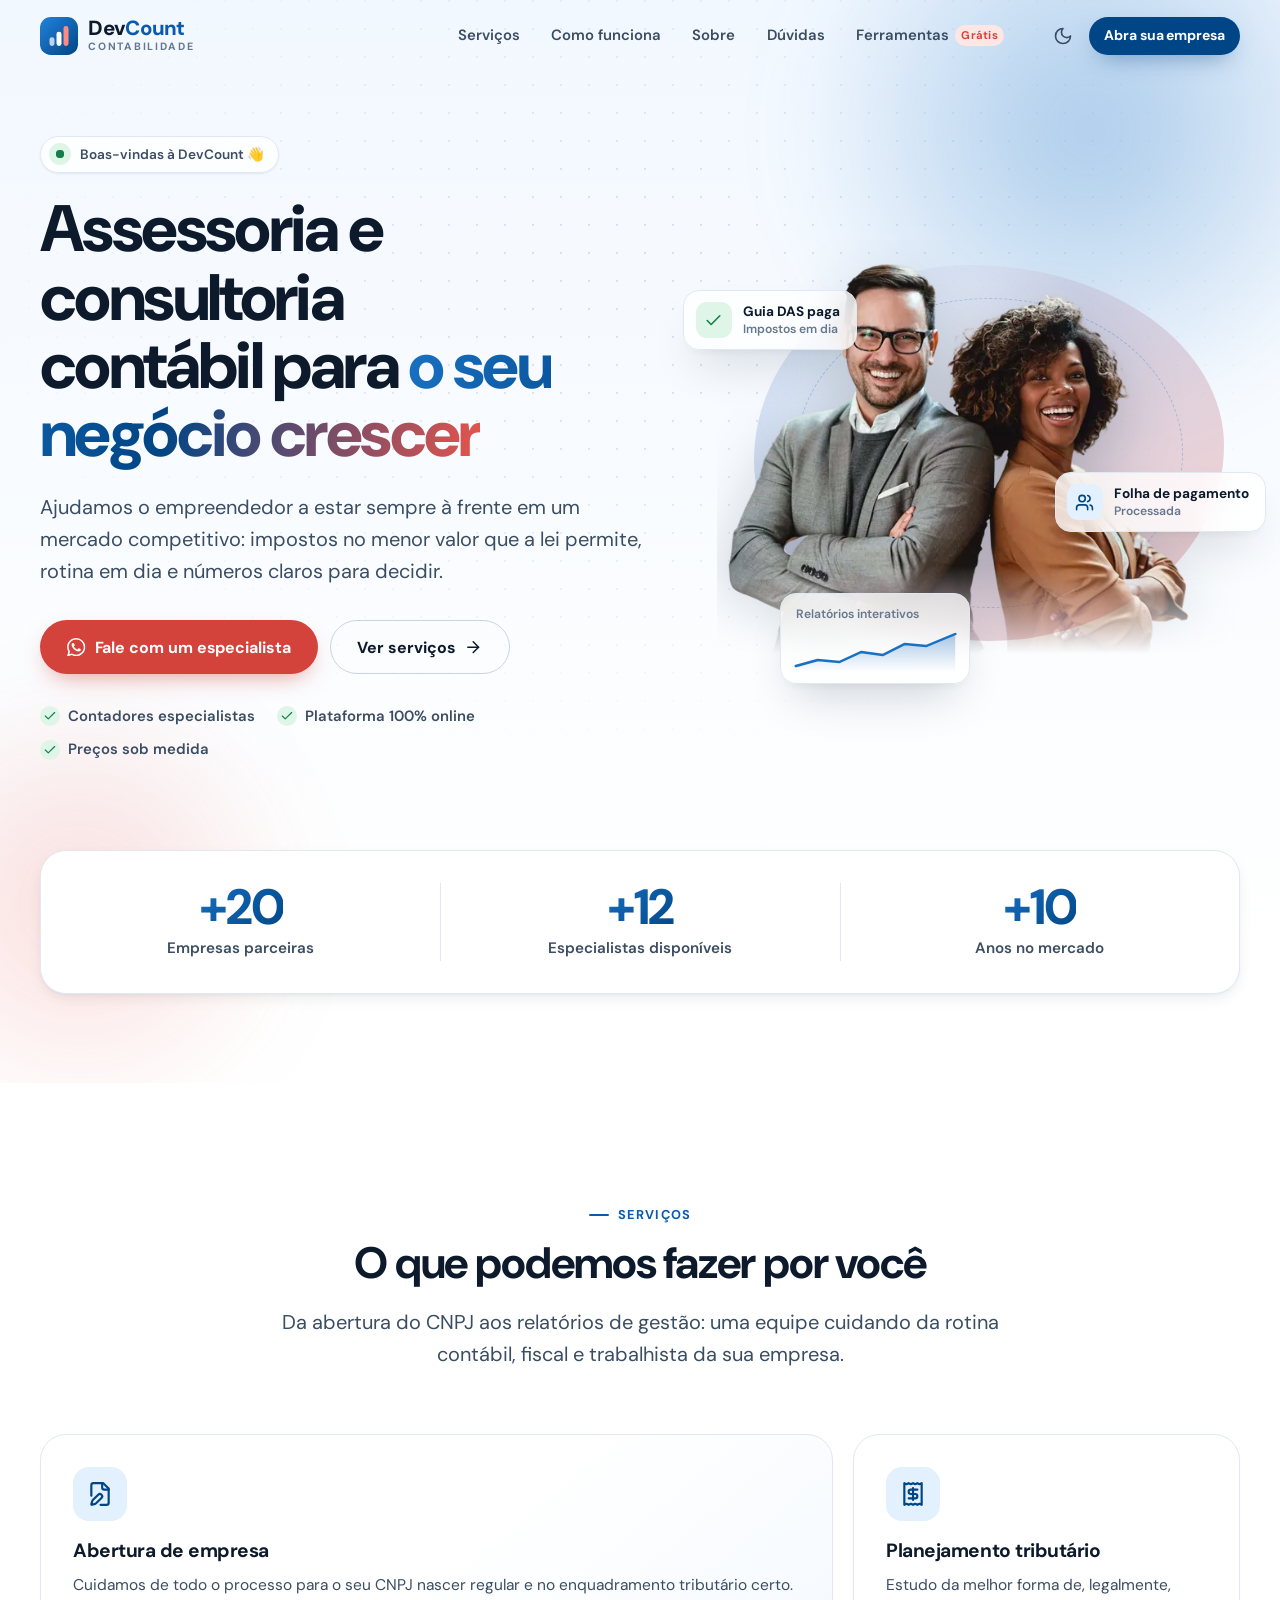
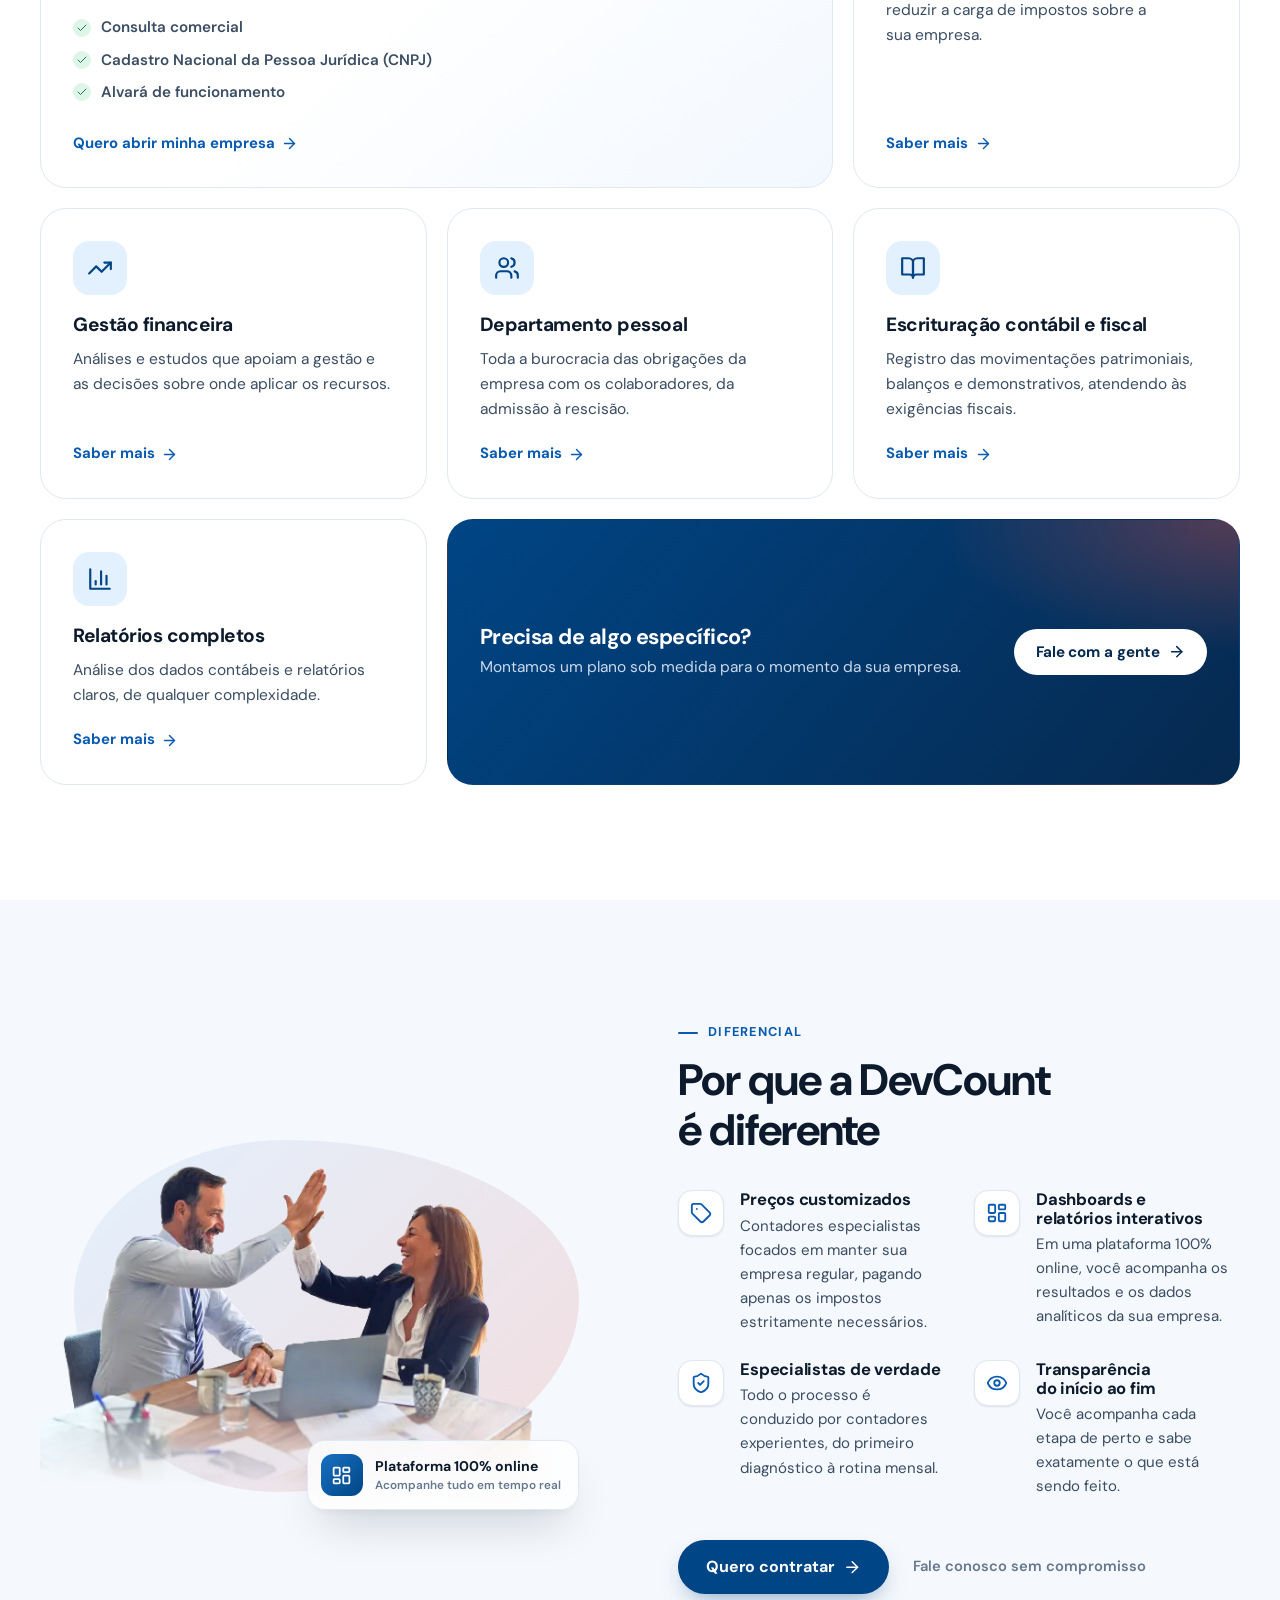
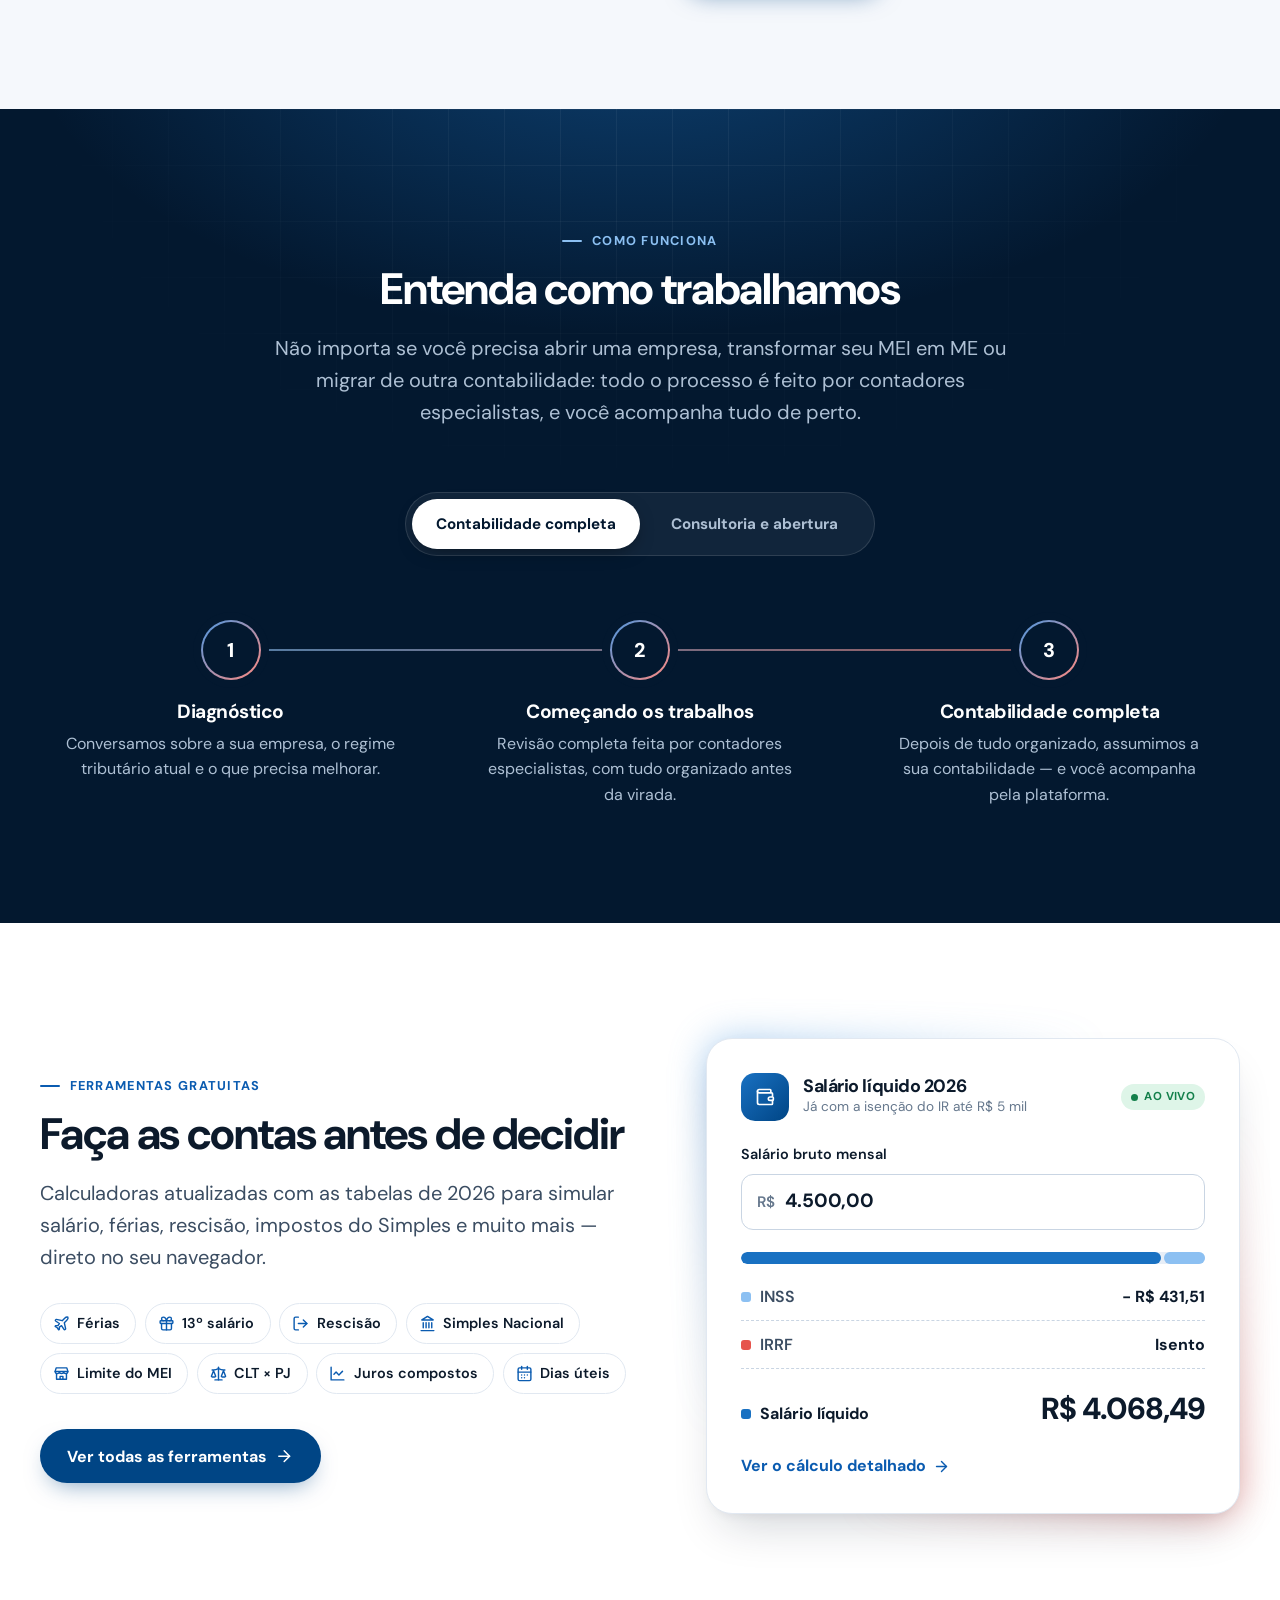
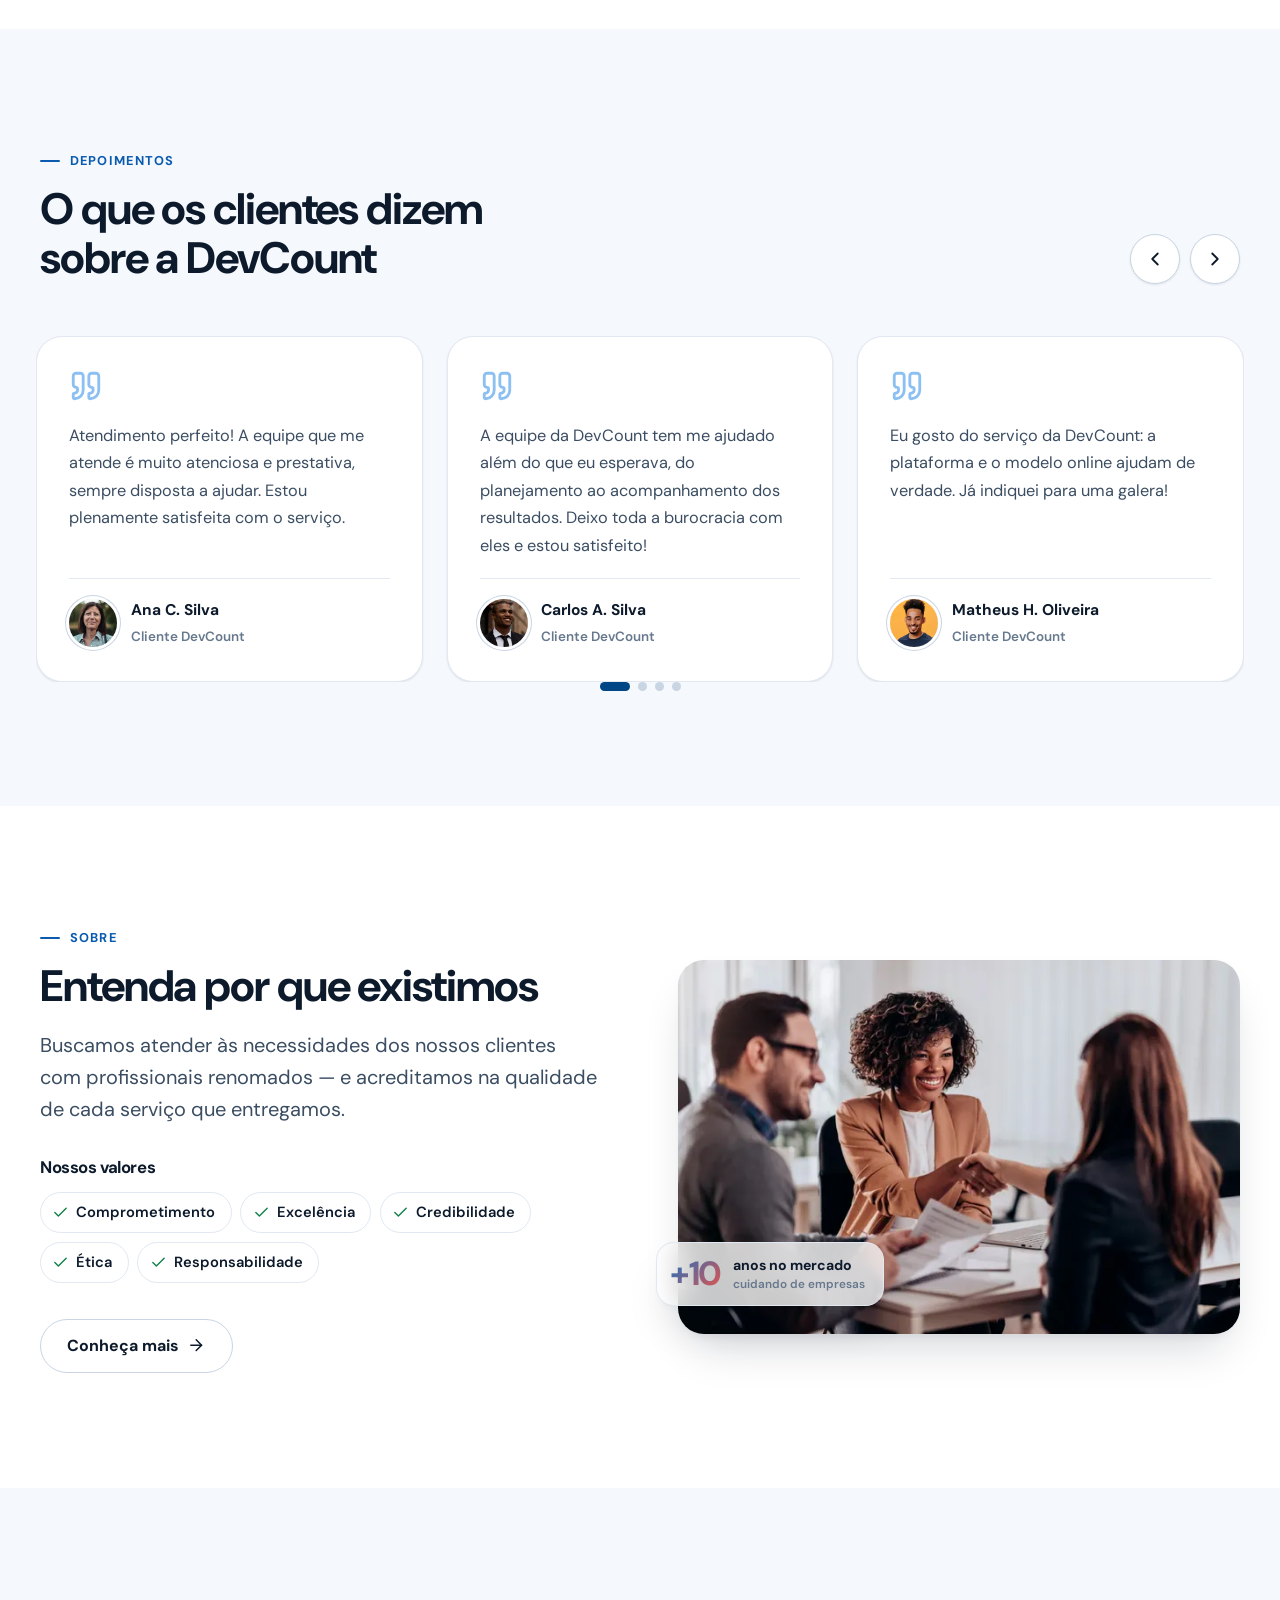
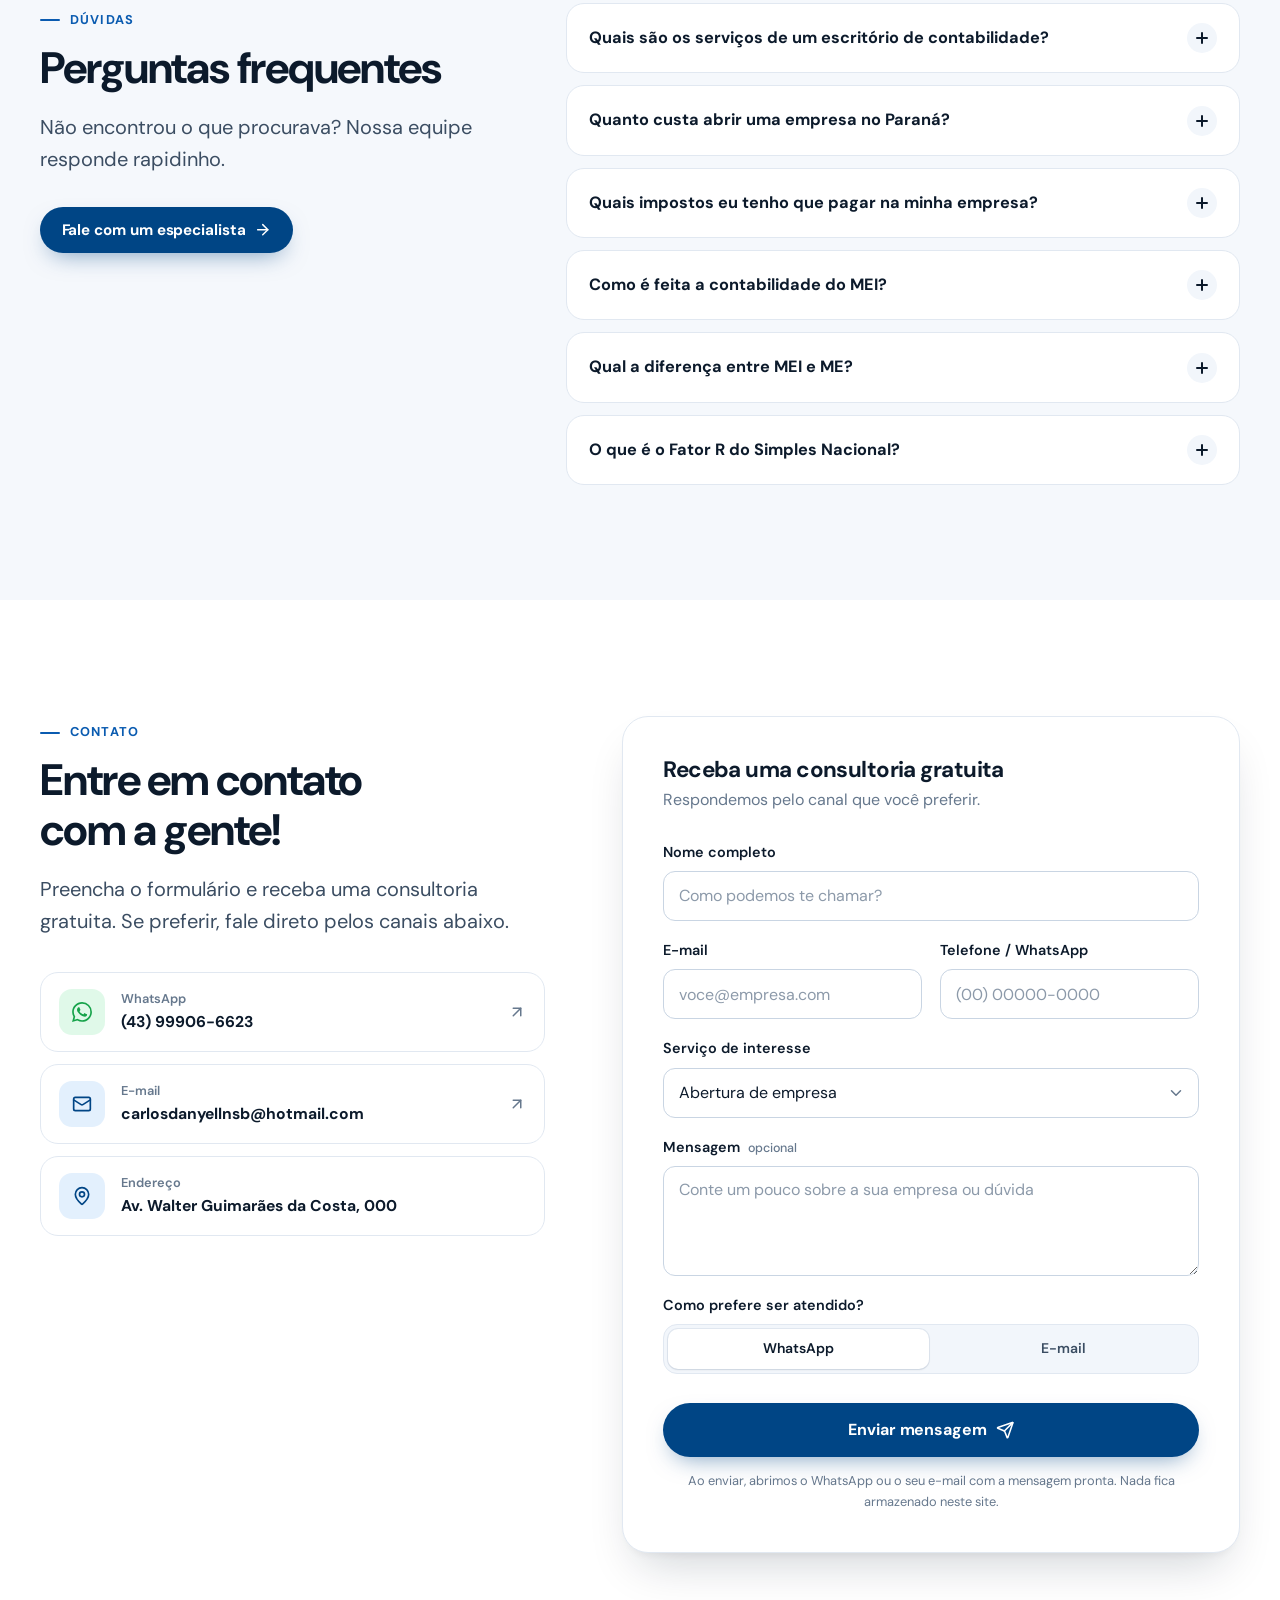
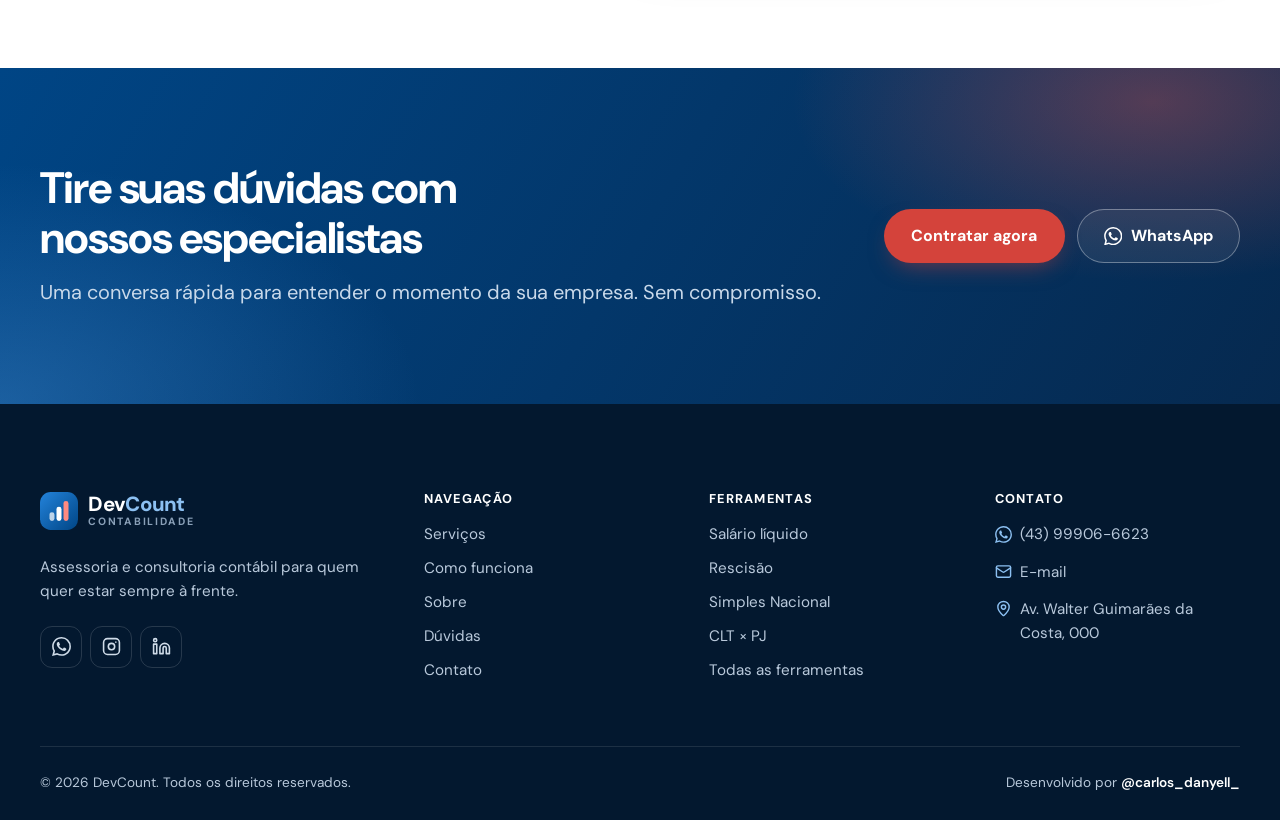
==== commit 00d43d6e: "Recria a página inicial e a página de ferramentas Página inicial redesenhada do zero: animações que " ====
--- a/index.html
+++ b/index.html
@@ -1,913 +1,825 @@
-<!DOCTYPE html>
-<html lang="pt-br">
-<head>
-    <meta charset="UTF-8" />
-    <meta name="viewport" content="width=device-width, initial-scale=1.0" />
-    <link href="./styles/reset.css" rel="stylesheet" />
-    <link href="./styles/headerFooter.css" rel="stylesheet" />
-    <link href="./styles/main-style.css" rel="stylesheet" />
-    <link rel="stylesheet" href="https://unpkg.com/swiper@8/swiper-bundle.min.css"/>
-    <link rel="preconnect" href="https://fonts.googleapis.com"/>
-    <link rel="preconnect" href="https://fonts.gstatic.com" crossorigin/>
-    <link href="https://fonts.googleapis.com/css2?family=DM+Sans:wght@400;700&display=swap" rel="stylesheet"/>
-    <script type="text/javascript" src="./scripts/scriptElementsPage.js" defer></script>
-    <script type="text/javascript" src="./scripts/main.js" defer></script>
-
-    <title>Devcount</title>
-    <link rel="shortcut icon" href="./assets/favicon.ico">
-</head>
-<body>
-    <nav>
-        <div class="nav-wraper">
-            <a class="logo" href="./index.html">
-                <svg width="132" height="45" viewBox="0 0 118 36" fill="none" xmlns="http://www.w3.org/2000/svg">
-                    <path d="M0.952246 18V0.499999H6.62725C8.67725 0.499999 10.3606 0.858332 11.6772 1.575C13.0106 2.29167 13.9939 3.30833 14.6272 4.625C15.2772 5.925 15.6022 7.475 15.6022 9.275C15.6022 11.0583 15.2772 12.6083 14.6272 13.925C13.9939 15.225 13.0106 16.2333 11.6772 16.95C10.3606 17.65 8.67725 18 6.62725 18H0.952246ZM3.60225 15.75H6.52725C8.11058 15.75 9.36058 15.4917 10.2772 14.975C11.2106 14.4583 11.8772 13.7167 12.2772 12.75C12.6939 11.7833 12.9022 10.625 12.9022 9.275C12.9022 7.925 12.6939 6.75833 12.2772 5.775C11.8772 4.79167 11.2106 4.04167 10.2772 3.525C9.36058 2.99167 8.11058 2.725 6.52725 2.725H3.60225V15.75ZM24.4804 18.3C23.2637 18.3 22.1804 18.0333 21.2304 17.5C20.297 16.95 19.5637 16.1917 19.0304 15.225C18.497 14.2583 18.2304 13.1333 18.2304 11.85C18.2304 10.55 18.4887 9.40833 19.0054 8.425C19.5387 7.44167 20.272 6.675 21.2054 6.125C22.1554 5.575 23.2554 5.3 24.5054 5.3C25.722 5.3 26.7804 5.575 27.6804 6.125C28.5804 6.65833 29.2804 7.375 29.7804 8.275C30.2804 9.175 30.5304 10.1667 30.5304 11.25C30.5304 11.4167 30.522 11.6 30.5054 11.8C30.5054 11.9833 30.497 12.1917 30.4804 12.425H20.8304C20.9137 13.625 21.3054 14.5417 22.0054 15.175C22.722 15.7917 23.547 16.1 24.4804 16.1C25.2304 16.1 25.8554 15.9333 26.3554 15.6C26.872 15.25 27.2554 14.7833 27.5054 14.2H30.1554C29.822 15.3667 29.1554 16.3417 28.1554 17.125C27.172 17.9083 25.947 18.3 24.4804 18.3ZM24.4804 7.475C23.597 7.475 22.8137 7.74167 22.1304 8.275C21.447 8.79167 21.0304 9.575 20.8804 10.625H27.8804C27.8304 9.65833 27.4887 8.89167 26.8554 8.325C26.222 7.75833 25.4304 7.475 24.4804 7.475ZM36.5167 18L31.8667 5.6H34.6417L38.0917 15.475L41.5417 5.6H44.2917L39.6667 18H36.5167ZM19.7303 35.156C18.8289 35.156 18.0489 34.961 17.3903 34.571C16.7403 34.1723 16.2376 33.622 15.8823 32.92C15.5269 32.2093 15.3493 31.3903 15.3493 30.463C15.3493 29.527 15.5269 28.708 15.8823 28.006C16.2376 27.2953 16.7403 26.7407 17.3903 26.342C18.0489 25.9433 18.8289 25.744 19.7303 25.744C20.7963 25.744 21.6673 26.004 22.3433 26.524C23.0193 27.044 23.4483 27.772 23.6303 28.708H22.0963C21.9749 28.1793 21.7149 27.759 21.3163 27.447C20.9176 27.135 20.3846 26.979 19.7173 26.979C18.8073 26.979 18.0879 27.291 17.5593 27.915C17.0306 28.5303 16.7663 29.3797 16.7663 30.463C16.7663 31.5377 17.0306 32.3827 17.5593 32.998C18.0879 33.6133 18.8073 33.921 19.7173 33.921C20.3846 33.921 20.9176 33.7737 21.3163 33.479C21.7149 33.1843 21.9749 32.7813 22.0963 32.27H23.6303C23.4483 33.1713 23.0193 33.8777 22.3433 34.389C21.6673 34.9003 20.7963 35.156 19.7303 35.156ZM28.239 35.156C27.6236 35.156 27.069 35.0173 26.575 34.74C26.0896 34.454 25.704 34.0597 25.418 33.557C25.132 33.0457 24.989 32.452 24.989 31.776C24.989 31.1 25.132 30.5107 25.418 30.008C25.7126 29.4967 26.107 29.1023 26.601 28.825C27.095 28.539 27.6453 28.396 28.252 28.396C28.8673 28.396 29.4176 28.539 29.903 28.825C30.397 29.1023 30.787 29.4967 31.073 30.008C31.3676 30.5107 31.515 31.1 31.515 31.776C31.515 32.452 31.3676 33.0457 31.073 33.557C30.787 34.0597 30.397 34.454 29.903 34.74C29.409 35.0173 28.8543 35.156 28.239 35.156ZM28.239 33.973C28.5683 33.973 28.8716 33.8907 29.149 33.726C29.435 33.5613 29.6646 33.3187 29.838 32.998C30.0113 32.6687 30.098 32.2613 30.098 31.776C30.098 31.2907 30.0113 30.8877 29.838 30.567C29.6733 30.2377 29.448 29.9907 29.162 29.826C28.8846 29.6613 28.5813 29.579 28.252 29.579C27.9226 29.579 27.615 29.6613 27.329 29.826C27.0516 29.9907 26.8263 30.2377 26.653 30.567C26.4796 30.8877 26.393 31.2907 26.393 31.776C26.393 32.2613 26.4796 32.6687 26.653 32.998C26.8263 33.3187 27.0516 33.5613 27.329 33.726C27.6063 33.8907 27.9096 33.973 28.239 33.973ZM33.1352 35V28.552H34.3572L34.4612 29.683C34.6605 29.2843 34.9508 28.9723 35.3322 28.747C35.7222 28.513 36.1685 28.396 36.6712 28.396C37.4512 28.396 38.0622 28.6387 38.5042 29.124C38.9548 29.6093 39.1802 30.333 39.1802 31.295V35H37.8152V31.438C37.8152 30.19 37.3038 29.566 36.2812 29.566C35.7698 29.566 35.3452 29.748 35.0072 30.112C34.6778 30.476 34.5132 30.996 34.5132 31.672V35H33.1352ZM43.6371 35C43.0045 35 42.5018 34.8483 42.1291 34.545C41.7565 34.233 41.5701 33.6827 41.5701 32.894V29.709H40.4651V28.552H41.5701L41.7391 26.914H42.9481V28.552H44.7681V29.709H42.9481V32.894C42.9481 33.2493 43.0218 33.4963 43.1691 33.635C43.3251 33.765 43.5895 33.83 43.9621 33.83H44.7031V35H43.6371ZM48.503 35.156C47.957 35.156 47.5063 35.065 47.151 34.883C46.7957 34.701 46.5313 34.4627 46.358 34.168C46.1847 33.8647 46.098 33.5353 46.098 33.18C46.098 32.556 46.3407 32.062 46.826 31.698C47.3113 31.334 48.0047 31.152 48.906 31.152H50.596V31.035C50.596 30.5323 50.4573 30.1553 50.18 29.904C49.9113 29.6527 49.5603 29.527 49.127 29.527C48.7457 29.527 48.412 29.6223 48.126 29.813C47.8487 29.995 47.6797 30.268 47.619 30.632H46.241C46.2843 30.164 46.4403 29.7653 46.709 29.436C46.9863 29.098 47.333 28.8423 47.749 28.669C48.1737 28.487 48.6373 28.396 49.14 28.396C50.0413 28.396 50.739 28.6343 51.233 29.111C51.727 29.579 51.974 30.2203 51.974 31.035V35H50.778L50.661 33.895C50.479 34.2503 50.2147 34.5493 49.868 34.792C49.5213 35.0347 49.0663 35.156 48.503 35.156ZM48.776 34.038C49.1487 34.038 49.4607 33.9513 49.712 33.778C49.972 33.596 50.1713 33.3577 50.31 33.063C50.4573 32.7683 50.5483 32.4433 50.583 32.088H49.049C48.503 32.088 48.113 32.1833 47.879 32.374C47.6537 32.5647 47.541 32.803 47.541 33.089C47.541 33.3837 47.6493 33.6177 47.866 33.791C48.0913 33.9557 48.3947 34.038 48.776 34.038ZM57.3377 35.156C56.8351 35.156 56.3887 35.0563 55.9987 34.857C55.6174 34.6577 55.3141 34.376 55.0887 34.012L54.9457 35H53.7107V25.64H55.0887V29.553C55.2967 29.2497 55.5827 28.981 55.9467 28.747C56.3107 28.513 56.7787 28.396 57.3507 28.396C57.9747 28.396 58.5251 28.5433 59.0017 28.838C59.4784 29.1327 59.8511 29.5357 60.1197 30.047C60.3971 30.5583 60.5357 31.139 60.5357 31.789C60.5357 32.439 60.3971 33.0197 60.1197 33.531C59.8511 34.0337 59.4784 34.4323 59.0017 34.727C58.5251 35.013 57.9704 35.156 57.3377 35.156ZM57.1037 33.96C57.6931 33.96 58.1784 33.7607 58.5597 33.362C58.9411 32.9547 59.1317 32.426 59.1317 31.776C59.1317 31.3513 59.0451 30.9743 58.8717 30.645C58.6984 30.3157 58.4601 30.06 58.1567 29.878C57.8534 29.6873 57.5024 29.592 57.1037 29.592C56.5144 29.592 56.0291 29.7957 55.6477 30.203C55.2751 30.6103 55.0887 31.1347 55.0887 31.776C55.0887 32.426 55.2751 32.9547 55.6477 33.362C56.0291 33.7607 56.5144 33.96 57.1037 33.96ZM62.9362 27.33C62.6762 27.33 62.4595 27.252 62.2862 27.096C62.1215 26.9313 62.0392 26.7277 62.0392 26.485C62.0392 26.2423 62.1215 26.043 62.2862 25.887C62.4595 25.7223 62.6762 25.64 62.9362 25.64C63.1962 25.64 63.4085 25.7223 63.5732 25.887C63.7465 26.043 63.8332 26.2423 63.8332 26.485C63.8332 26.7277 63.7465 26.9313 63.5732 27.096C63.4085 27.252 63.1962 27.33 62.9362 27.33ZM62.2472 35V28.552H63.6252V35H62.2472ZM65.5742 35V25.64H66.9522V35H65.5742ZM69.6073 27.33C69.3473 27.33 69.1306 27.252 68.9573 27.096C68.7926 26.9313 68.7103 26.7277 68.7103 26.485C68.7103 26.2423 68.7926 26.043 68.9573 25.887C69.1306 25.7223 69.3473 25.64 69.6073 25.64C69.8673 25.64 70.0796 25.7223 70.2443 25.887C70.4176 26.043 70.5043 26.2423 70.5043 26.485C70.5043 26.7277 70.4176 26.9313 70.2443 27.096C70.0796 27.252 69.8673 27.33 69.6073 27.33ZM68.9183 35V28.552H70.2963V35H68.9183ZM75.1834 35.156C74.5594 35.156 74.009 35.0087 73.5324 34.714C73.0557 34.4193 72.683 34.0163 72.4144 33.505C72.1457 32.9937 72.0114 32.413 72.0114 31.763C72.0114 31.113 72.1457 30.5367 72.4144 30.034C72.683 29.5227 73.0557 29.124 73.5324 28.838C74.0177 28.5433 74.5724 28.396 75.1964 28.396C75.7077 28.396 76.154 28.4957 76.5354 28.695C76.9254 28.8943 77.2287 29.176 77.4454 29.54V25.64H78.8234V35H77.5884L77.4454 33.999C77.2374 34.3023 76.9514 34.571 76.5874 34.805C76.2234 35.039 75.7554 35.156 75.1834 35.156ZM75.4304 33.96C76.0197 33.96 76.5007 33.7563 76.8734 33.349C77.2547 32.9417 77.4454 32.4173 77.4454 31.776C77.4454 31.126 77.2547 30.6017 76.8734 30.203C76.5007 29.7957 76.0197 29.592 75.4304 29.592C74.841 29.592 74.3557 29.7957 73.9744 30.203C73.593 30.6017 73.4024 31.126 73.4024 31.776C73.4024 32.2007 73.489 32.5777 73.6624 32.907C73.8357 33.2363 74.074 33.4963 74.3774 33.687C74.6894 33.869 75.0404 33.96 75.4304 33.96ZM82.8748 35.156C82.3288 35.156 81.8781 35.065 81.5228 34.883C81.1675 34.701 80.9031 34.4627 80.7298 34.168C80.5565 33.8647 80.4698 33.5353 80.4698 33.18C80.4698 32.556 80.7125 32.062 81.1978 31.698C81.6831 31.334 82.3765 31.152 83.2778 31.152H84.9678V31.035C84.9678 30.5323 84.8291 30.1553 84.5518 29.904C84.2831 29.6527 83.9321 29.527 83.4988 29.527C83.1175 29.527 82.7838 29.6223 82.4978 29.813C82.2205 29.995 82.0515 30.268 81.9908 30.632H80.6128C80.6561 30.164 80.8121 29.7653 81.0808 29.436C81.3581 29.098 81.7048 28.8423 82.1208 28.669C82.5455 28.487 83.0091 28.396 83.5118 28.396C84.4131 28.396 85.1108 28.6343 85.6048 29.111C86.0988 29.579 86.3458 30.2203 86.3458 31.035V35H85.1498L85.0328 33.895C84.8508 34.2503 84.5865 34.5493 84.2398 34.792C83.8931 35.0347 83.4381 35.156 82.8748 35.156ZM83.1478 34.038C83.5205 34.038 83.8325 33.9513 84.0838 33.778C84.3438 33.596 84.5431 33.3577 84.6818 33.063C84.8291 32.7683 84.9201 32.4433 84.9548 32.088H83.4208C82.8748 32.088 82.4848 32.1833 82.2508 32.374C82.0255 32.5647 81.9128 32.803 81.9128 33.089C81.9128 33.3837 82.0211 33.6177 82.2378 33.791C82.4631 33.9557 82.7665 34.038 83.1478 34.038ZM91.0205 35.156C90.3965 35.156 89.8462 35.0087 89.3695 34.714C88.8929 34.4193 88.5202 34.0163 88.2515 33.505C87.9829 32.9937 87.8485 32.413 87.8485 31.763C87.8485 31.113 87.9829 30.5367 88.2515 30.034C88.5202 29.5227 88.8929 29.124 89.3695 28.838C89.8549 28.5433 90.4095 28.396 91.0335 28.396C91.5449 28.396 91.9912 28.4957 92.3725 28.695C92.7625 28.8943 93.0659 29.176 93.2825 29.54V25.64H94.6605V35H93.4255L93.2825 33.999C93.0745 34.3023 92.7885 34.571 92.4245 34.805C92.0605 35.039 91.5925 35.156 91.0205 35.156ZM91.2675 33.96C91.8569 33.96 92.3379 33.7563 92.7105 33.349C93.0919 32.9417 93.2825 32.4173 93.2825 31.776C93.2825 31.126 93.0919 30.6017 92.7105 30.203C92.3379 29.7957 91.8569 29.592 91.2675 29.592C90.6782 29.592 90.1929 29.7957 89.8115 30.203C89.4302 30.6017 89.2395 31.126 89.2395 31.776C89.2395 32.2007 89.3262 32.5777 89.4995 32.907C89.6729 33.2363 89.9112 33.4963 90.2145 33.687C90.5265 33.869 90.8775 33.96 91.2675 33.96ZM99.544 35.156C98.9113 35.156 98.348 35.0173 97.854 34.74C97.3686 34.454 96.9873 34.0597 96.71 33.557C96.4326 33.0543 96.294 32.4693 96.294 31.802C96.294 31.126 96.4283 30.5323 96.697 30.021C96.9743 29.5097 97.3556 29.111 97.841 28.825C98.335 28.539 98.907 28.396 99.557 28.396C100.19 28.396 100.74 28.539 101.208 28.825C101.676 29.1023 102.04 29.475 102.3 29.943C102.56 30.411 102.69 30.9267 102.69 31.49C102.69 31.5767 102.686 31.672 102.677 31.776C102.677 31.8713 102.673 31.9797 102.664 32.101H97.646C97.6893 32.725 97.893 33.2017 98.257 33.531C98.6296 33.8517 99.0586 34.012 99.544 34.012C99.934 34.012 100.259 33.9253 100.519 33.752C100.788 33.57 100.987 33.3273 101.117 33.024H102.495C102.322 33.6307 101.975 34.1377 101.455 34.545C100.944 34.9523 100.307 35.156 99.544 35.156ZM99.544 29.527C99.0846 29.527 98.6773 29.6657 98.322 29.943C97.9666 30.2117 97.75 30.619 97.672 31.165H101.312C101.286 30.6623 101.108 30.2637 100.779 29.969C100.45 29.6743 100.038 29.527 99.544 29.527Z" fill="black"/>
-                    <path d="M54.6194 18.3C52.8861 18.3 51.3861 17.925 50.1194 17.175C48.8694 16.4083 47.9028 15.35 47.2194 14C46.5361 12.6333 46.1944 11.0583 46.1944 9.275C46.1944 7.475 46.5361 5.9 47.2194 4.55C47.9028 3.18333 48.8694 2.11667 50.1194 1.35C51.3861 0.583333 52.8861 0.2 54.6194 0.2C56.6694 0.2 58.3444 0.7 59.6444 1.7C60.9444 2.7 61.7694 4.1 62.1194 5.9H59.1694C58.9361 4.88333 58.4361 4.075 57.6694 3.475C56.9028 2.875 55.8778 2.575 54.5944 2.575C52.8444 2.575 51.4611 3.175 50.4444 4.375C49.4278 5.55833 48.9194 7.19167 48.9194 9.275C48.9194 11.3417 49.4278 12.9667 50.4444 14.15C51.4611 15.3333 52.8444 15.925 54.5944 15.925C55.8778 15.925 56.9028 15.6417 57.6694 15.075C58.4361 14.5083 58.9361 13.7333 59.1694 12.75H62.1194C61.7694 14.4833 60.9444 15.8417 59.6444 16.825C58.3444 17.8083 56.6694 18.3 54.6194 18.3ZM70.9823 18.3C69.799 18.3 68.7323 18.0333 67.7823 17.5C66.849 16.95 66.1073 16.1917 65.5573 15.225C65.0073 14.2417 64.7323 13.1 64.7323 11.8C64.7323 10.5 65.0073 9.36667 65.5573 8.4C66.124 7.41667 66.8823 6.65833 67.8323 6.125C68.7823 5.575 69.8407 5.3 71.0073 5.3C72.1907 5.3 73.249 5.575 74.1823 6.125C75.1323 6.65833 75.8823 7.41667 76.4323 8.4C76.999 9.36667 77.2823 10.5 77.2823 11.8C77.2823 13.1 76.999 14.2417 76.4323 15.225C75.8823 16.1917 75.1323 16.95 74.1823 17.5C73.2323 18.0333 72.1657 18.3 70.9823 18.3ZM70.9823 16.025C71.6157 16.025 72.199 15.8667 72.7323 15.55C73.2823 15.2333 73.724 14.7667 74.0573 14.15C74.3907 13.5167 74.5573 12.7333 74.5573 11.8C74.5573 10.8667 74.3907 10.0917 74.0573 9.475C73.7407 8.84167 73.3073 8.36667 72.7573 8.05C72.224 7.73333 71.6407 7.575 71.0073 7.575C70.374 7.575 69.7823 7.73333 69.2323 8.05C68.699 8.36667 68.2657 8.84167 67.9323 9.475C67.599 10.0917 67.4323 10.8667 67.4323 11.8C67.4323 12.7333 67.599 13.5167 67.9323 14.15C68.2657 14.7667 68.699 15.2333 69.2323 15.55C69.7657 15.8667 70.349 16.025 70.9823 16.025ZM84.9731 18.3C83.4731 18.3 82.2898 17.8333 81.4231 16.9C80.5731 15.9667 80.1481 14.575 80.1481 12.725V5.6H82.7981V12.45C82.7981 14.85 83.7815 16.05 85.7481 16.05C86.7315 16.05 87.5398 15.7 88.1731 15C88.8065 14.3 89.1231 13.3 89.1231 12V5.6H91.7731V18H89.4231L89.2231 15.825C88.8398 16.5917 88.2731 17.2 87.5231 17.65C86.7898 18.0833 85.9398 18.3 84.9731 18.3ZM95.3942 18V5.6H97.7442L97.9442 7.775C98.3276 7.00833 98.8859 6.40833 99.6192 5.975C100.369 5.525 101.228 5.3 102.194 5.3C103.694 5.3 104.869 5.76667 105.719 6.7C106.586 7.63333 107.019 9.025 107.019 10.875V18H104.394V11.15C104.394 8.75 103.411 7.55 101.444 7.55C100.461 7.55 99.6442 7.9 98.9942 8.6C98.3609 9.3 98.0442 10.3 98.0442 11.6V18H95.3942ZM115.59 18C114.374 18 113.407 17.7083 112.69 17.125C111.974 16.525 111.615 15.4667 111.615 13.95V7.825H109.49V5.6H111.615L111.94 2.45H114.265V5.6H117.765V7.825H114.265V13.95C114.265 14.6333 114.407 15.1083 114.69 15.375C114.99 15.625 115.499 15.75 116.215 15.75H117.64V18H115.59Z" fill="#1971C2"/>
-                </svg>                                          
+<!doctype html>
+<html lang="pt-BR">
+  <head>
+    <meta charset="utf-8" />
+    <meta name="viewport" content="width=device-width, initial-scale=1, viewport-fit=cover" />
+    <title>DevCount Contabilidade — Assessoria e consultoria contábil para o seu negócio</title>
+    <meta
+      name="description"
+      content="Contabilidade digital com contadores especialistas: abertura de empresa, planejamento tributário, departamento pessoal, escrituração e relatórios. Simule salário, férias, rescisão e impostos nas ferramentas gratuitas."
+    />
+    <meta name="theme-color" content="#ffffff" />
+    <link rel="canonical" href="https://carlosdanyell.github.io/devcount/" />
+    <meta property="og:type" content="website" />
+    <meta property="og:locale" content="pt_BR" />
+    <meta property="og:site_name" content="DevCount Contabilidade" />
+    <meta property="og:title" content="DevCount — Assessoria e consultoria contábil" />
+    <meta property="og:description" content="Contadores especialistas, plataforma 100% online e ferramentas gratuitas para simular salário, férias, rescisão e impostos." />
+    <meta property="og:url" content="https://carlosdanyell.github.io/devcount/" />
+    <meta property="og:image" content="https://carlosdanyell.github.io/devcount/assets/img/hero-1280.webp" />
+    <meta name="twitter:card" content="summary_large_image" />
+
+    <link rel="icon" href="assets/favicon.svg" type="image/svg+xml" />
+    <link rel="icon" href="assets/favicon.ico" sizes="any" />
+    <link rel="preconnect" href="https://fonts.googleapis.com" />
+    <link rel="preconnect" href="https://fonts.gstatic.com" crossorigin />
+    <link rel="stylesheet" href="https://fonts.googleapis.com/css2?family=DM+Sans:opsz,wght@9..40,400..800&display=swap" />
+    <link rel="stylesheet" href="assets/css/base.css" />
+    <link rel="stylesheet" href="assets/css/home.css" />
+
+    <!-- Aplica o tema salvo antes da primeira pintura, para não piscar -->
+    <script>
+      (function () {
+        var d = document.documentElement;
+        d.classList.add('js');
+        try {
+          var t = localStorage.getItem('dc-theme');
+          if (t === 'dark' || t === 'light') d.dataset.theme = t;
+        } catch (e) {}
+      })();
+    </script>
+    <script src="assets/js/site.js" defer></script>
+    <script src="assets/js/tools/calc-br.js" defer></script>
+    <script src="assets/js/home.js" defer></script>
+
+    <script type="application/ld+json">
+      {
+        "@context": "https://schema.org",
+        "@type": "AccountingService",
+        "name": "DevCount Contabilidade",
+        "url": "https://carlosdanyell.github.io/devcount/",
+        "image": "https://carlosdanyell.github.io/devcount/assets/img/hero-1280.webp",
+        "email": "carlosdanyellnsb@hotmail.com",
+        "telephone": "+55 43 99906-6623",
+        "areaServed": "BR",
+        "sameAs": ["https://www.instagram.com/carlos_danyell_/", "https://www.linkedin.com/in/carlosdanyell"]
+      }
+    </script>
+  </head>
+
+  <body>
+    <script src="assets/js/icons.js"></script>
+    <a class="skip-link" href="#conteudo">Pular para o conteúdo</a>
+
+    <header class="site-header" data-header>
+      <div class="container header-inner">
+        <a class="brand" href="./" aria-label="DevCount Contabilidade — início">
+          <svg class="brand-mark" aria-hidden="true"><use href="#brand-mark" /></svg>
+          <span class="brand-text" aria-hidden="true">
+            <span class="brand-name">Dev<span>Count</span></span>
+            <span class="brand-tag">Contabilidade</span>
+          </span>
+        </a>
+
+        <nav class="nav" aria-label="Principal">
+          <ul class="nav-list" role="list">
+            <li><a href="#servicos">Serviços</a></li>
+            <li><a href="#como-funciona">Como funciona</a></li>
+            <li><a href="#sobre">Sobre</a></li>
+            <li><a href="#duvidas">Dúvidas</a></li>
+            <li><a href="ferramentas.html">Ferramentas <span class="badge badge-accent">Grátis</span></a></li>
+          </ul>
+        </nav>
+
+        <div class="header-actions">
+          <button class="icon-btn theme-toggle" type="button" data-theme-toggle aria-label="Alternar tema">
+            <svg class="icon i-moon" aria-hidden="true"><use href="#i-moon" /></svg>
+            <svg class="icon i-sun" aria-hidden="true"><use href="#i-sun" /></svg>
+          </button>
+          <a class="btn btn-primary btn-sm" href="#contato">Abra sua empresa</a>
+          <button class="icon-btn menu-toggle" type="button" data-menu-toggle aria-expanded="false" aria-controls="menu-mobile" aria-label="Abrir menu">
+            <span class="menu-lines" aria-hidden="true"><span></span><span></span><span></span></span>
+          </button>
+        </div>
+      </div>
+      <div class="scroll-progress" aria-hidden="true"></div>
+    </header>
+
+    <div class="mobile-menu" id="menu-mobile" hidden>
+      <nav aria-label="Menu">
+        <ul role="list">
+          <li><a href="#servicos">Serviços <svg class="icon" aria-hidden="true"><use href="#i-arrow-right" /></svg></a></li>
+          <li><a href="#como-funciona">Como funciona <svg class="icon" aria-hidden="true"><use href="#i-arrow-right" /></svg></a></li>
+          <li><a href="#sobre">Sobre <svg class="icon" aria-hidden="true"><use href="#i-arrow-right" /></svg></a></li>
+          <li><a href="#duvidas">Dúvidas <svg class="icon" aria-hidden="true"><use href="#i-arrow-right" /></svg></a></li>
+          <li><a href="ferramentas.html">Ferramentas <svg class="icon" aria-hidden="true"><use href="#i-arrow-right" /></svg></a></li>
+          <li><a href="#contato">Contato <svg class="icon" aria-hidden="true"><use href="#i-arrow-right" /></svg></a></li>
+        </ul>
+      </nav>
+      <div class="mobile-menu-foot">
+        <a class="btn btn-primary btn-lg btn-block" href="#contato">Abra sua empresa</a>
+        <div class="socials">
+          <a class="social" href="https://wa.me/5543999066623" target="_blank" rel="noopener" aria-label="WhatsApp"><svg class="icon" aria-hidden="true"><use href="#i-whatsapp" /></svg></a>
+          <a class="social" href="https://www.instagram.com/carlos_danyell_/" target="_blank" rel="noopener" aria-label="Instagram"><svg class="icon" aria-hidden="true"><use href="#i-instagram" /></svg></a>
+          <a class="social" href="https://www.linkedin.com/in/carlosdanyell" target="_blank" rel="noopener" aria-label="LinkedIn"><svg class="icon" aria-hidden="true"><use href="#i-linkedin" /></svg></a>
+        </div>
+      </div>
+    </div>
+
+    <main id="conteudo" tabindex="-1">
+      <!-- ============ Hero ============ -->
+      <section class="hero" id="inicio" aria-labelledby="hero-title">
+        <div class="hero-bg" aria-hidden="true">
+          <span class="hero-glow hero-glow-1"></span>
+          <span class="hero-glow hero-glow-2"></span>
+          <span class="hero-pattern"></span>
+        </div>
+
+        <div class="container hero-inner">
+          <div class="hero-copy">
+            <p class="pill enter" style="--i: 0"><span class="pill-dot" aria-hidden="true"></span>Boas-vindas à DevCount 👋</p>
+            <h1 class="hero-title enter" id="hero-title" style="--i: 1">
+              Assessoria e consultoria contábil para <span class="text-gradient">o seu negócio crescer</span>
+            </h1>
+            <p class="hero-lead enter" style="--i: 2">
+              Ajudamos o empreendedor a estar sempre à frente em um mercado competitivo: impostos no menor valor que a lei permite, rotina em dia e números claros para decidir.
+            </p>
+            <div class="hero-ctas enter" style="--i: 3">
+              <a class="btn btn-accent btn-lg btn-shine" href="https://wa.me/5543999066623?text=Ol%C3%A1!%20Quero%20falar%20com%20um%20especialista%20da%20DevCount." target="_blank" rel="noopener">
+                <svg class="icon" aria-hidden="true"><use href="#i-whatsapp" /></svg>
+                Fale com um especialista
+              </a>
+              <a class="btn btn-ghost btn-lg" href="#servicos">
+                Ver serviços
+                <svg class="icon icon-arrow" aria-hidden="true"><use href="#i-arrow-right" /></svg>
+              </a>
+            </div>
+            <ul class="hero-points enter" role="list" style="--i: 4">
+              <li><svg class="icon" aria-hidden="true"><use href="#i-check" /></svg>Contadores especialistas</li>
+              <li><svg class="icon" aria-hidden="true"><use href="#i-check" /></svg>Plataforma 100% online</li>
+              <li><svg class="icon" aria-hidden="true"><use href="#i-check" /></svg>Preços sob medida</li>
+            </ul>
+          </div>
+
+          <div class="hero-visual enter" style="--i: 2" data-parallax>
+            <div class="hero-photo">
+              <img
+                src="assets/img/hero-960.webp"
+                srcset="assets/img/hero-640.webp 640w, assets/img/hero-960.webp 960w, assets/img/hero-1280.webp 1280w"
+                sizes="(min-width: 1024px) 540px, 92vw"
+                width="1280"
+                height="1024"
+                alt="Dois profissionais sorridentes, de braços cruzados, lado a lado"
+                fetchpriority="high"
+              />
+            </div>
+            <div class="float-card fc-a" style="--depth: 16" aria-hidden="true">
+              <span class="fc-icon fc-green"><svg class="icon"><use href="#i-check" /></svg></span>
+              <span class="fc-text"><strong>Guia DAS paga</strong><small>Impostos em dia</small></span>
+            </div>
+            <div class="float-card fc-b" style="--depth: -12" aria-hidden="true">
+              <span class="fc-icon fc-blue"><svg class="icon"><use href="#i-users" /></svg></span>
+              <span class="fc-text"><strong>Folha de pagamento</strong><small>Processada</small></span>
+            </div>
+            <div class="float-card fc-c" style="--depth: 9" aria-hidden="true">
+              <span class="fc-label">Relatórios interativos</span>
+              <svg class="sparkline" viewBox="0 0 132 44" preserveAspectRatio="none">
+                <defs>
+                  <linearGradient id="spark-fill" x1="0" x2="0" y1="0" y2="1">
+                    <stop offset="0" stop-color="#1971c2" stop-opacity=".35" />
+                    <stop offset="1" stop-color="#1971c2" stop-opacity="0" />
+                  </linearGradient>
+                </defs>
+                <path class="spark-area" d="M0 38 L18 32 L36 34 L54 24 L72 27 L90 16 L108 18 L132 6 L132 44 L0 44 Z" fill="url(#spark-fill)" />
+                <path class="spark-line" d="M0 38 L18 32 L36 34 L54 24 L72 27 L90 16 L108 18 L132 6" />
+              </svg>
+            </div>
+          </div>
+        </div>
+
+        <div class="container">
+          <dl class="stats" data-stats data-reveal>
+            <div class="stat">
+              <dt>Empresas parceiras</dt>
+              <dd><span data-count="20">+20</span></dd>
+            </div>
+            <div class="stat">
+              <dt>Especialistas disponíveis</dt>
+              <dd><span data-count="12">+12</span></dd>
+            </div>
+            <div class="stat">
+              <dt>Anos no mercado</dt>
+              <dd><span data-count="10">+10</span></dd>
+            </div>
+          </dl>
+        </div>
+      </section>
+
+      <!-- ============ Serviços ============ -->
+      <section class="section" id="servicos" aria-labelledby="servicos-title">
+        <div class="container">
+          <header class="section-head center" data-reveal>
+            <p class="eyebrow">Serviços</p>
+            <h2 class="section-title" id="servicos-title">O que podemos fazer por você</h2>
+            <p class="section-lead">Da abertura do CNPJ aos relatórios de gestão: uma equipe cuidando da rotina contábil, fiscal e trabalhista da sua empresa.</p>
+          </header>
+
+          <div class="bento" data-spotlight data-reveal-stagger>
+            <article class="svc svc-featured" data-reveal>
+              <span class="svc-icon"><svg class="icon" aria-hidden="true"><use href="#i-file-pen" /></svg></span>
+              <h3>Abertura de empresa</h3>
+              <p>Cuidamos de todo o processo para o seu CNPJ nascer regular e no enquadramento tributário certo.</p>
+              <ul class="svc-list" role="list">
+                <li><svg class="icon" aria-hidden="true"><use href="#i-check" /></svg>Consulta comercial</li>
+                <li><svg class="icon" aria-hidden="true"><use href="#i-check" /></svg>Cadastro Nacional da Pessoa Jurídica (CNPJ)</li>
+                <li><svg class="icon" aria-hidden="true"><use href="#i-check" /></svg>Alvará de funcionamento</li>
+              </ul>
+              <a class="svc-link" href="#contato" data-service="Abertura de empresa">
+                Quero abrir minha empresa <svg class="icon icon-arrow" aria-hidden="true"><use href="#i-arrow-right" /></svg>
+              </a>
+            </article>
+
+            <article class="svc" data-reveal>
+              <span class="svc-icon"><svg class="icon" aria-hidden="true"><use href="#i-receipt" /></svg></span>
+              <h3>Planejamento tributário</h3>
+              <p>Estudo da melhor forma de, legalmente, reduzir a carga de impostos sobre a sua empresa.</p>
+              <a class="svc-link" href="#contato" data-service="Planejamento tributário">Saber mais <svg class="icon icon-arrow" aria-hidden="true"><use href="#i-arrow-right" /></svg></a>
+            </article>
+
+            <article class="svc" data-reveal>
+              <span class="svc-icon"><svg class="icon" aria-hidden="true"><use href="#i-trending-up" /></svg></span>
+              <h3>Gestão financeira</h3>
+              <p>Análises e estudos que apoiam a gestão e as decisões sobre onde aplicar os recursos.</p>
+              <a class="svc-link" href="#contato" data-service="Gestão financeira">Saber mais <svg class="icon icon-arrow" aria-hidden="true"><use href="#i-arrow-right" /></svg></a>
+            </article>
+
+            <article class="svc" data-reveal>
+              <span class="svc-icon"><svg class="icon" aria-hidden="true"><use href="#i-users" /></svg></span>
+              <h3>Departamento pessoal</h3>
+              <p>Toda a burocracia das obrigações da empresa com os colaboradores, da admissão à rescisão.</p>
+              <a class="svc-link" href="#contato" data-service="Departamento pessoal">Saber mais <svg class="icon icon-arrow" aria-hidden="true"><use href="#i-arrow-right" /></svg></a>
+            </article>
+
+            <article class="svc" data-reveal>
+              <span class="svc-icon"><svg class="icon" aria-hidden="true"><use href="#i-book-open" /></svg></span>
+              <h3>Escrituração contábil e fiscal</h3>
+              <p>Registro das movimentações patrimoniais, balanços e demonstrativos, atendendo às exigências fiscais.</p>
+              <a class="svc-link" href="#contato" data-service="Escrituração contábil e fiscal">Saber mais <svg class="icon icon-arrow" aria-hidden="true"><use href="#i-arrow-right" /></svg></a>
+            </article>
+
+            <article class="svc" data-reveal>
+              <span class="svc-icon"><svg class="icon" aria-hidden="true"><use href="#i-bar-chart" /></svg></span>
+              <h3>Relatórios completos</h3>
+              <p>Análise dos dados contábeis e relatórios claros, de qualquer complexidade.</p>
+              <a class="svc-link" href="#contato" data-service="Relatórios gerenciais">Saber mais <svg class="icon icon-arrow" aria-hidden="true"><use href="#i-arrow-right" /></svg></a>
+            </article>
+
+            <article class="svc svc-cta" data-reveal>
+              <div>
+                <h3>Precisa de algo específico?</h3>
+                <p>Montamos um plano sob medida para o momento da sua empresa.</p>
+              </div>
+              <a class="btn btn-light" href="#contato">
+                Fale com a gente <svg class="icon icon-arrow" aria-hidden="true"><use href="#i-arrow-right" /></svg>
+              </a>
+            </article>
+          </div>
+        </div>
+      </section>
+
+      <!-- ============ Diferencial ============ -->
+      <section class="section section-soft" id="diferencial" aria-labelledby="diferencial-title">
+        <div class="container split">
+          <div class="split-media" data-reveal="left">
+            <span class="media-blob" aria-hidden="true"></span>
+            <img class="cutout" src="assets/img/parceria-612.webp" width="612" height="408" loading="lazy" decoding="async" alt="Contador e cliente comemorando com um toca-aqui em uma mesa de trabalho" />
+            <div class="media-badge">
+              <span class="media-badge-icon"><svg class="icon" aria-hidden="true"><use href="#i-dashboard" /></svg></span>
+              <span><strong>Plataforma 100% online</strong><small>Acompanhe tudo em tempo real</small></span>
+            </div>
+          </div>
+
+          <div class="split-copy">
+            <header data-reveal>
+              <p class="eyebrow">Diferencial</p>
+              <h2 class="section-title" id="diferencial-title">Por que a DevCount é diferente</h2>
+            </header>
+            <ul class="features" role="list" data-reveal-stagger>
+              <li class="feature" data-reveal>
+                <span class="feature-icon"><svg class="icon" aria-hidden="true"><use href="#i-tag" /></svg></span>
+                <div>
+                  <h3>Preços customizados</h3>
+                  <p>Contadores especialistas focados em manter sua empresa regular, pagando apenas os impostos estritamente necessários.</p>
+                </div>
+              </li>
+              <li class="feature" data-reveal>
+                <span class="feature-icon"><svg class="icon" aria-hidden="true"><use href="#i-dashboard" /></svg></span>
+                <div>
+                  <h3>Dashboards e relatórios interativos</h3>
+                  <p>Em uma plataforma 100% online, você acompanha os resultados e os dados analíticos da sua empresa.</p>
+                </div>
+              </li>
+              <li class="feature" data-reveal>
+                <span class="feature-icon"><svg class="icon" aria-hidden="true"><use href="#i-shield-check" /></svg></span>
+                <div>
+                  <h3>Especialistas de verdade</h3>
+                  <p>Todo o processo é conduzido por contadores experientes, do primeiro diagnóstico à rotina mensal.</p>
+                </div>
+              </li>
+              <li class="feature" data-reveal>
+                <span class="feature-icon"><svg class="icon" aria-hidden="true"><use href="#i-eye" /></svg></span>
+                <div>
+                  <h3>Transparência do início ao fim</h3>
+                  <p>Você acompanha cada etapa de perto e sabe exatamente o que está sendo feito.</p>
+                </div>
+              </li>
+            </ul>
+            <div class="cta-row" data-reveal>
+              <a class="btn btn-primary btn-lg" href="#contato">Quero contratar <svg class="icon icon-arrow" aria-hidden="true"><use href="#i-arrow-right" /></svg></a>
+              <span class="cta-note">Fale conosco sem compromisso</span>
+            </div>
+          </div>
+        </div>
+      </section>
+
+      <!-- ============ Como funciona ============ -->
+      <section class="section section-dark" id="como-funciona" aria-labelledby="como-title">
+        <span class="dark-pattern" aria-hidden="true"></span>
+        <div class="container">
+          <header class="section-head center" data-reveal>
+            <p class="eyebrow">Como funciona</p>
+            <h2 class="section-title" id="como-title">Entenda como trabalhamos</h2>
+            <p class="section-lead">
+              Não importa se você precisa abrir uma empresa, transformar seu MEI em ME ou migrar de outra contabilidade: todo o processo é feito por contadores especialistas, e você acompanha
+              tudo de perto.
+            </p>
+          </header>
+
+          <div class="tabs" data-tabs data-reveal>
+            <div class="tablist" role="tablist" aria-label="Tipo de serviço">
+              <span class="tab-indicator" aria-hidden="true"></span>
+              <button class="tab" type="button" role="tab" id="tab-completa" aria-controls="painel-completa" aria-selected="true">Contabilidade completa</button>
+              <button class="tab" type="button" role="tab" id="tab-consultoria" aria-controls="painel-consultoria" aria-selected="false" tabindex="-1">
+                Consultoria e abertura
+              </button>
+            </div>
+
+            <div class="tabpanel is-active" role="tabpanel" id="painel-completa" aria-labelledby="tab-completa" tabindex="0">
+              <ol class="steps" role="list">
+                <li class="step">
+                  <span class="step-num">1</span>
+                  <h3>Diagnóstico</h3>
+                  <p>Conversamos sobre a sua empresa, o regime tributário atual e o que precisa melhorar.</p>
+                </li>
+                <li class="step">
+                  <span class="step-num">2</span>
+                  <h3>Começando os trabalhos</h3>
+                  <p>Revisão completa feita por contadores especialistas, com tudo organizado antes da virada.</p>
+                </li>
+                <li class="step">
+                  <span class="step-num">3</span>
+                  <h3>Contabilidade completa</h3>
+                  <p>Depois de tudo organizado, assumimos a sua contabilidade — e você acompanha pela plataforma.</p>
+                </li>
+              </ol>
+            </div>
+
+            <div class="tabpanel" role="tabpanel" id="painel-consultoria" aria-labelledby="tab-consultoria" tabindex="0" hidden>
+              <ol class="steps" role="list">
+                <li class="step">
+                  <span class="step-num">1</span>
+                  <h3>Colhendo informações</h3>
+                  <p>Consulta com nossos especialistas para entender as suas necessidades.</p>
+                </li>
+                <li class="step">
+                  <span class="step-num">2</span>
+                  <h3>Plano de ação</h3>
+                  <p>Depois de nos conhecermos, apontamos os melhores caminhos para você decidir sempre com segurança.</p>
+                </li>
+                <li class="step">
+                  <span class="step-num">3</span>
+                  <h3>Abertura e registro</h3>
+                  <p>Cuidamos da consulta comercial, do CNPJ e do alvará para a empresa começar regular.</p>
+                </li>
+              </ol>
+            </div>
+          </div>
+        </div>
+      </section>
+
+      <!-- ============ Ferramentas ============ -->
+      <section class="section" id="ferramentas" aria-labelledby="ferramentas-title">
+        <div class="container teaser">
+          <div class="teaser-copy" data-reveal>
+            <p class="eyebrow">Ferramentas gratuitas</p>
+            <h2 class="section-title" id="ferramentas-title">Faça as contas antes de decidir</h2>
+            <p class="section-lead">Calculadoras atualizadas com as tabelas de 2026 para simular salário, férias, rescisão, impostos do Simples e muito mais — direto no seu navegador.</p>
+            <ul class="tool-chips" role="list">
+              <li><a href="ferramentas.html?f=ferias"><svg class="icon" aria-hidden="true"><use href="#i-plane" /></svg>Férias</a></li>
+              <li><a href="ferramentas.html?f=decimo-terceiro"><svg class="icon" aria-hidden="true"><use href="#i-gift" /></svg>13º salário</a></li>
+              <li><a href="ferramentas.html?f=rescisao"><svg class="icon" aria-hidden="true"><use href="#i-log-out" /></svg>Rescisão</a></li>
+              <li><a href="ferramentas.html?f=simples-nacional"><svg class="icon" aria-hidden="true"><use href="#i-landmark" /></svg>Simples Nacional</a></li>
+              <li><a href="ferramentas.html?f=mei"><svg class="icon" aria-hidden="true"><use href="#i-store" /></svg>Limite do MEI</a></li>
+              <li><a href="ferramentas.html?f=clt-pj"><svg class="icon" aria-hidden="true"><use href="#i-scale" /></svg>CLT × PJ</a></li>
+              <li><a href="ferramentas.html?f=juros-compostos"><svg class="icon" aria-hidden="true"><use href="#i-line-chart" /></svg>Juros compostos</a></li>
+              <li><a href="ferramentas.html?f=dias-uteis"><svg class="icon" aria-hidden="true"><use href="#i-calendar" /></svg>Dias úteis</a></li>
+            </ul>
+            <a class="btn btn-primary btn-lg" href="ferramentas.html">
+              Ver todas as ferramentas <svg class="icon icon-arrow" aria-hidden="true"><use href="#i-arrow-right" /></svg>
             </a>
-
-            <div id="menu">
-                <div class="navigation">
-                    <ul>
-                        <li>
-                            <a href="#home">Home</a>
-                        </li>
-                        <li>
-                            <a href="#services">Serviços</a>
-                        </li>
-                        <li>
-                            <a href="#about">Sobre</a>
-                        </li>
-                        <li>
-                            <a href="#contact">Contato</a>
-                        </li>
-                        <li>
-                            <a href="./calc-salario-liquido.html">Ferramentas</a>
-                        </li>
-                    </ul>
+          </div>
+
+          <form class="mini-calc" data-mini-calc data-reveal="scale" onsubmit="return false">
+            <div class="mini-head">
+              <span class="mini-icon"><svg class="icon" aria-hidden="true"><use href="#i-wallet" /></svg></span>
+              <div>
+                <h3>Salário líquido 2026</h3>
+                <p>Já com a isenção do IR até R$ 5 mil</p>
+              </div>
+              <span class="live-tag"><span class="live-dot" aria-hidden="true"></span>ao vivo</span>
+            </div>
+
+            <div class="field">
+              <label class="field-label" for="mini-salario">Salário bruto mensal</label>
+              <div class="input-wrap has-prefix">
+                <span class="input-affix" aria-hidden="true">R$</span>
+                <input class="input input-lg" id="mini-salario" inputmode="decimal" autocomplete="off" value="4.500,00" data-money />
+              </div>
+            </div>
+
+            <div class="mini-bar" aria-hidden="true">
+              <span class="seg-liquido" data-bar="liquido"></span>
+              <span class="seg-inss" data-bar="inss"></span>
+              <span class="seg-irrf" data-bar="irrf"></span>
+            </div>
+
+            <dl class="mini-rows" aria-live="polite">
+              <div><dt><span class="dot dot-inss"></span>INSS</dt><dd data-out="inss">R$ 0,00</dd></div>
+              <div><dt><span class="dot dot-irrf"></span>IRRF</dt><dd data-out="irrf">R$ 0,00</dd></div>
+              <div class="mini-total"><dt><span class="dot dot-liquido"></span>Salário líquido</dt><dd data-out="liquido">R$ 0,00</dd></div>
+            </dl>
+
+            <a class="mini-link" href="ferramentas.html?f=salario-liquido" data-out-link>
+              Ver o cálculo detalhado <svg class="icon icon-arrow" aria-hidden="true"><use href="#i-arrow-right" /></svg>
+            </a>
+          </form>
+        </div>
+      </section>
+
+      <!-- ============ Depoimentos ============ -->
+      <section class="section section-soft" id="depoimentos" aria-labelledby="depoimentos-title">
+        <div class="container">
+          <div class="head-row">
+            <header class="section-head" data-reveal>
+              <p class="eyebrow">Depoimentos</p>
+              <h2 class="section-title" id="depoimentos-title">O que os clientes dizem sobre a DevCount</h2>
+            </header>
+            <div class="carousel-nav" data-reveal>
+              <button class="round-btn" type="button" data-prev aria-label="Depoimento anterior"><svg class="icon" aria-hidden="true"><use href="#i-chevron-left" /></svg></button>
+              <button class="round-btn" type="button" data-next aria-label="Próximo depoimento"><svg class="icon" aria-hidden="true"><use href="#i-chevron-right" /></svg></button>
+            </div>
+          </div>
+
+          <div class="carousel" data-carousel data-reveal>
+            <ul class="carousel-track" role="list" tabindex="0" aria-label="Depoimentos de clientes (use as setas para navegar)">
+              <li class="quote-card">
+                <figure>
+                  <svg class="quote-icon" aria-hidden="true"><use href="#i-quote" /></svg>
+                  <blockquote>
+                    <p>Atendimento perfeito! A equipe que me atende é muito atenciosa e prestativa, sempre disposta a ajudar. Estou plenamente satisfeita com o serviço.</p>
+                  </blockquote>
+                  <figcaption>
+                    <img src="assets/img/cliente-ana.webp" width="160" height="160" loading="lazy" alt="" />
+                    <span><strong>Ana C. Silva</strong><small>Cliente DevCount</small></span>
+                  </figcaption>
+                </figure>
+              </li>
+              <li class="quote-card">
+                <figure>
+                  <svg class="quote-icon" aria-hidden="true"><use href="#i-quote" /></svg>
+                  <blockquote>
+                    <p>A equipe da DevCount tem me ajudado além do que eu esperava, do planejamento ao acompanhamento dos resultados. Deixo toda a burocracia com eles e estou satisfeito!</p>
+                  </blockquote>
+                  <figcaption>
+                    <img src="assets/img/cliente-carlos.webp" width="160" height="160" loading="lazy" alt="" />
+                    <span><strong>Carlos A. Silva</strong><small>Cliente DevCount</small></span>
+                  </figcaption>
+                </figure>
+              </li>
+              <li class="quote-card">
+                <figure>
+                  <svg class="quote-icon" aria-hidden="true"><use href="#i-quote" /></svg>
+                  <blockquote>
+                    <p>Eu gosto do serviço da DevCount: a plataforma e o modelo online ajudam de verdade. Já indiquei para uma galera!</p>
+                  </blockquote>
+                  <figcaption>
+                    <img src="assets/img/cliente-matheus.webp" width="160" height="160" loading="lazy" alt="" />
+                    <span><strong>Matheus H. Oliveira</strong><small>Cliente DevCount</small></span>
+                  </figcaption>
+                </figure>
+              </li>
+              <li class="quote-card">
+                <figure>
+                  <svg class="quote-icon" aria-hidden="true"><use href="#i-quote" /></svg>
+                  <blockquote>
+                    <p>Adorei o formato dos serviços, mudou minha maneira de pensar em contabilidade. Eu tinha certa insegurança com serviços online, mas o pessoal da DevCount me ajudou muito com isso.</p>
+                  </blockquote>
+                  <figcaption>
+                    <img src="assets/img/cliente-patricia.webp" width="160" height="160" loading="lazy" alt="" />
+                    <span><strong>Patricia G. Rocha</strong><small>Cliente DevCount</small></span>
+                  </figcaption>
+                </figure>
+              </li>
+            </ul>
+            <div class="carousel-dots" data-dots></div>
+          </div>
+        </div>
+      </section>
+
+      <!-- ============ Sobre ============ -->
+      <section class="section" id="sobre" aria-labelledby="sobre-title">
+        <div class="container split split-reverse">
+          <div class="split-copy" data-reveal>
+            <p class="eyebrow">Sobre</p>
+            <h2 class="section-title" id="sobre-title">Entenda por que existimos</h2>
+            <p class="section-lead">Buscamos atender às necessidades dos nossos clientes com profissionais renomados — e acreditamos na qualidade de cada serviço que entregamos.</p>
+            <h3 class="values-title">Nossos valores</h3>
+            <ul class="values" role="list">
+              <li><svg class="icon" aria-hidden="true"><use href="#i-check" /></svg>Comprometimento</li>
+              <li><svg class="icon" aria-hidden="true"><use href="#i-check" /></svg>Excelência</li>
+              <li><svg class="icon" aria-hidden="true"><use href="#i-check" /></svg>Credibilidade</li>
+              <li><svg class="icon" aria-hidden="true"><use href="#i-check" /></svg>Ética</li>
+              <li><svg class="icon" aria-hidden="true"><use href="#i-check" /></svg>Responsabilidade</li>
+            </ul>
+            <a class="btn btn-ghost btn-lg" href="#contato">Conheça mais <svg class="icon icon-arrow" aria-hidden="true"><use href="#i-arrow-right" /></svg></a>
+          </div>
+
+          <div class="split-media about-media" data-reveal="right">
+            <img
+              src="assets/img/equipe-960.webp"
+              srcset="assets/img/equipe-640.webp 640w, assets/img/equipe-960.webp 960w, assets/img/equipe-1440.webp 1440w"
+              sizes="(min-width: 1024px) 560px, 92vw"
+              width="1440"
+              height="960"
+              loading="lazy"
+              decoding="async"
+              alt="Três pessoas conversando e sorrindo em uma reunião; duas delas apertam as mãos"
+            />
+            <div class="media-badge media-badge-alt">
+              <strong class="big-num">+10</strong>
+              <span><strong>anos no mercado</strong><small>cuidando de empresas</small></span>
+            </div>
+          </div>
+        </div>
+      </section>
+
+      <!-- ============ Dúvidas ============ -->
+      <section class="section section-soft" id="duvidas" aria-labelledby="duvidas-title">
+        <div class="container faq">
+          <header class="faq-aside" data-reveal>
+            <p class="eyebrow">Dúvidas</p>
+            <h2 class="section-title" id="duvidas-title">Perguntas frequentes</h2>
+            <p class="section-lead">Não encontrou o que procurava? Nossa equipe responde rapidinho.</p>
+            <a class="btn btn-primary" href="#contato">Fale com um especialista <svg class="icon icon-arrow" aria-hidden="true"><use href="#i-arrow-right" /></svg></a>
+          </header>
+
+          <div class="faq-list" data-reveal-stagger>
+            <details class="faq-item" data-reveal>
+              <summary>Quais são os serviços de um escritório de contabilidade?<span class="faq-icon" aria-hidden="true"></span></summary>
+              <div class="faq-body">
+                <p>Há serviços básicos, mensais ou anuais, que mantêm um CNPJ em dia e devem estar incluídos nos honorários do escritório:</p>
+                <ul>
+                  <li>Obrigações legais com a Receita Federal e a prefeitura;</li>
+                  <li>Cálculo dos impostos e emissão das guias;</li>
+                  <li>Pró-labore dos sócios;</li>
+                  <li>Obrigações acessórias, como DCTFWeb, EFD-Reinf e SPED;</li>
+                  <li>Declarações anuais da empresa (ECF ou DEFIS, conforme o regime);</li>
+                  <li>Relatórios contábeis: DRE, balanço patrimonial, balancete, livro diário etc.</li>
+                </ul>
+              </div>
+            </details>
+            <details class="faq-item" data-reveal>
+              <summary>Quanto custa abrir uma empresa no Paraná?<span class="faq-icon" aria-hidden="true"></span></summary>
+              <div class="faq-body">
+                <p>Em média, no Brasil, é possível abrir um CNPJ com algo em torno de R$ 1,5 mil.</p>
+                <p>
+                  Os valores mudam de cidade para cidade e também conforme a natureza jurídica, o regime tributário e o ramo de atividade. Por isso, o ideal é fazer um levantamento específico
+                  para o seu negócio.
+                </p>
+              </div>
+            </details>
+            <details class="faq-item" data-reveal>
+              <summary>Quais impostos eu tenho que pagar na minha empresa?<span class="faq-icon" aria-hidden="true"></span></summary>
+              <div class="faq-body">
+                <p>
+                  Depende do regime tributário, da atividade e, em alguns casos, do faturamento. No Simples Nacional, a maior parte dos tributos — inclusive o ISS sobre serviços, com
+                  alíquota de 2% a 5% — é paga em uma guia única, o DAS.
+                </p>
+                <p><a class="inline-link" href="ferramentas.html?f=simples-nacional">Simule o DAS do Simples Nacional →</a></p>
+              </div>
+            </details>
+            <details class="faq-item" data-reveal>
+              <summary>Como é feita a contabilidade do MEI?<span class="faq-icon" aria-hidden="true"></span></summary>
+              <div class="faq-body">
+                <p>
+                  O MEI tem obrigações simples, que podem ser cumpridas 100% online pelo Portal do Empreendedor: pagar o DAS mensal até o dia 20, preencher o Relatório Mensal das Receitas
+                  Brutas até o dia 20 do mês seguinte e entregar a declaração anual (DASN-SIMEI) até 31 de maio.
+                </p>
+                <p>Também é preciso acompanhar o limite de faturamento de R$ 81 mil por ano. <a class="inline-link" href="ferramentas.html?f=mei">Acompanhe o seu limite →</a></p>
+              </div>
+            </details>
+            <details class="faq-item" data-reveal>
+              <summary>Qual a diferença entre MEI e ME?<span class="faq-icon" aria-hidden="true"></span></summary>
+              <div class="faq-body">
+                <p>
+                  O MEI é um regime simplificado para quem fatura até R$ 81 mil por ano, com no máximo um empregado e sem sócios. A microempresa (ME) pode faturar até R$ 360 mil por ano, ter
+                  sócios e mais funcionários — e costuma ser o próximo passo quando o MEI fica pequeno.
+                </p>
+              </div>
+            </details>
+            <details class="faq-item" data-reveal>
+              <summary>O que é o Fator R do Simples Nacional?<span class="faq-icon" aria-hidden="true"></span></summary>
+              <div class="faq-body">
+                <p>
+                  É a relação entre a folha de salários (incluindo o pró-labore) e o faturamento dos últimos 12 meses. Para várias atividades de serviço, quando ela chega a 28% ou mais, a
+                  empresa é tributada pelo Anexo III, com alíquotas menores, em vez do Anexo V.
+                </p>
+                <p><a class="inline-link" href="ferramentas.html?f=simples-nacional">Calcule o seu Fator R →</a></p>
+              </div>
+            </details>
+          </div>
+        </div>
+      </section>
+
+      <!-- ============ Contato ============ -->
+      <section class="section" id="contato" aria-labelledby="contato-title">
+        <div class="container contact">
+          <div class="contact-info" data-reveal>
+            <p class="eyebrow">Contato</p>
+            <h2 class="section-title" id="contato-title">Entre em contato com a gente!</h2>
+            <p class="section-lead">Preencha o formulário e receba uma consultoria gratuita. Se preferir, fale direto pelos canais abaixo.</p>
+            <ul class="contact-cards" role="list">
+              <li>
+                <a class="contact-card" href="https://wa.me/5543999066623" target="_blank" rel="noopener">
+                  <span class="cc-icon cc-whatsapp"><svg class="icon" aria-hidden="true"><use href="#i-whatsapp" /></svg></span>
+                  <span class="cc-text"><small>WhatsApp</small><strong>(43) 99906-6623</strong></span>
+                  <svg class="icon cc-arrow" aria-hidden="true"><use href="#i-arrow-up-right" /></svg>
+                </a>
+              </li>
+              <li>
+                <a class="contact-card" href="mailto:carlosdanyellnsb@hotmail.com">
+                  <span class="cc-icon"><svg class="icon" aria-hidden="true"><use href="#i-mail" /></svg></span>
+                  <span class="cc-text"><small>E-mail</small><strong>carlosdanyellnsb@hotmail.com</strong></span>
+                  <svg class="icon cc-arrow" aria-hidden="true"><use href="#i-arrow-up-right" /></svg>
+                </a>
+              </li>
+              <li>
+                <div class="contact-card">
+                  <span class="cc-icon"><svg class="icon" aria-hidden="true"><use href="#i-map-pin" /></svg></span>
+                  <span class="cc-text"><small>Endereço</small><strong>Av. Walter Guimarães da Costa, 000</strong></span>
                 </div>
-                
-                <a id="btn-contact-menu" class="btn-contato" href="#contact">Abra sua empresa</a>
-            
-                <div class="redes-sociais">
-                    <a target="_blank" href="https://api.whatsapp.com/send/?phone=5543999066623&text=Ol%C3%A1,%20quero%20de%20ser%20atendido(a)!&app_absent=0" title="instagram"><img src="./assets/whatsapp.png" style="width: 25px;height: 25px;"></a>
-                    <a target="_blank" href="https://www.instagram.com/carlos_danyell_/" title="instagram"><img src="./assets/insta.png" style="width: 25px;height: 25px;"></a>
-                    <a target="_blank" href="https://www.linkedin.com/in/carlosdanyell" title="linkedin"><img src="./assets/linkedin.png" style="width: 25px;height: 25px;"></a> 
+              </li>
+            </ul>
+          </div>
+
+          <form class="contact-form" data-contact-form novalidate data-reveal="scale">
+            <div class="form-intro">
+              <h3>Receba uma consultoria gratuita</h3>
+              <p>Respondemos pelo canal que você preferir.</p>
+            </div>
+
+            <div class="form-grid">
+              <div class="field field-full">
+                <label class="field-label" for="c-nome">Nome completo</label>
+                <input class="input" id="c-nome" name="nome" autocomplete="name" required placeholder="Como podemos te chamar?" aria-describedby="c-nome-err" />
+                <p class="field-error" id="c-nome-err" hidden></p>
+              </div>
+              <div class="field">
+                <label class="field-label" for="c-email">E-mail</label>
+                <input class="input" id="c-email" name="email" type="email" autocomplete="email" required placeholder="voce@empresa.com" aria-describedby="c-email-err" />
+                <p class="field-error" id="c-email-err" hidden></p>
+              </div>
+              <div class="field">
+                <label class="field-label" for="c-tel">Telefone / WhatsApp</label>
+                <input class="input" id="c-tel" name="telefone" type="tel" inputmode="tel" autocomplete="tel-national" required placeholder="(00) 00000-0000" data-phone aria-describedby="c-tel-err" />
+                <p class="field-error" id="c-tel-err" hidden></p>
+              </div>
+              <div class="field field-full">
+                <label class="field-label" for="c-servico">Serviço de interesse</label>
+                <div class="select-wrap">
+                  <select class="input" id="c-servico" name="servico">
+                    <option>Abertura de empresa</option>
+                    <option>Planejamento tributário</option>
+                    <option>Gestão financeira</option>
+                    <option>Departamento pessoal</option>
+                    <option>Escrituração contábil e fiscal</option>
+                    <option>Relatórios gerenciais</option>
+                    <option>Trocar de contabilidade</option>
+                    <option>Outro assunto</option>
+                  </select>
+                  <svg class="icon select-chevron" aria-hidden="true"><use href="#i-chevron-down" /></svg>
                 </div>
-            </div> 
-
-            <div id="box-menu-mobile">
-                <button type="button" id="btn-menu-mobile">
-                    <span class="line"></span>
-                    <span class="line"></span>
-                    <span class="line"></span>
-                </button> 
-            </div>
-        </div>
-    </nav>
-
-    <main>
-        <section id="home">
-            <div class="wraper">
-
-                <div class="col-a">
-                    <header>
-                        <h4>BOAS-VINDAS A DEVCOUNT 👋</h4>
-                        <h1>Acessoria e Consultoria Contábil para seu negócio</h1>
-                    </header>
-                    <div class="content">
-                        <p>
-                            A DevCount contabilidade está no mercado para ajudar o empreendedor a estar sempre a frente no mercado competitivo<br>
-                        </p>
-                        <a class="contact-button" href="https://api.whatsapp.com/send/?phone=5543999066623&text=Ol%C3%A1,%20quero%20de%20ser%20atendido(a)!&app_absent=0" href="#contact">
-                            <svg width="20" height="20" viewBox="0 0 20 20" fill="none" xmlns="http://www.w3.org/2000/svg">
-                                <path d="M13.8337 11.6666C13.667 11.5833 12.5837 11.0833 12.417 10.9999C12.2503 10.9166 12.0837 10.9166 11.917 11.0833C11.7503 11.2499 11.417 11.7499 11.2503 11.9166C11.167 12.0833 11.0003 12.0833 10.8337 11.9999C10.2503 11.7499 9.66699 11.4166 9.16699 10.9999C8.75033 10.5833 8.33366 10.0833 8.00033 9.58325C7.91699 9.41659 8.00033 9.24992 8.08366 9.16659C8.16699 9.08325 8.25033 8.91659 8.41699 8.83325C8.50033 8.74992 8.58366 8.58325 8.58366 8.49992C8.66699 8.41658 8.66699 8.24992 8.58366 8.16659C8.50033 8.08325 8.08366 7.08325 7.91699 6.66659C7.83366 6.08325 7.66699 6.08325 7.50033 6.08325C7.41699 6.08325 7.25033 6.08325 7.08366 6.08325C6.91699 6.08325 6.66699 6.24992 6.58366 6.33325C6.08366 6.83325 5.83366 7.41659 5.83366 8.08325C5.91699 8.83325 6.16699 9.58325 6.66699 10.2499C7.58366 11.5833 8.75033 12.6666 10.167 13.3333C10.5837 13.4999 10.917 13.6666 11.3337 13.7499C11.7503 13.9166 12.167 13.9166 12.667 13.8333C13.2503 13.7499 13.7503 13.3333 14.0837 12.8333C14.2503 12.4999 14.2503 12.1666 14.167 11.8333C14.167 11.8333 14.0003 11.7499 13.8337 11.6666ZM15.917 4.08325C12.667 0.833252 7.41699 0.833252 4.16699 4.08325C1.50033 6.74992 1.00033 10.8333 2.83366 14.0833L1.66699 18.3333L6.08366 17.1666C7.33366 17.8333 8.66699 18.1666 10.0003 18.1666C14.5837 18.1666 18.2503 14.4999 18.2503 9.91658C18.3337 7.74992 17.417 5.66659 15.917 4.08325ZM13.667 15.7499C12.5837 16.4166 11.3337 16.8333 10.0003 16.8333C8.75033 16.8333 7.58366 16.4999 6.50033 15.9166L6.25033 15.7499L3.66699 16.4166L4.33366 13.9166L4.16699 13.6666C2.16699 10.3333 3.16699 6.16659 6.41699 4.08325C9.66699 1.99992 13.8337 3.08325 15.8337 6.24992C17.8337 9.49992 16.917 13.7499 13.667 15.7499Z" fill="white"/>
-                                </svg>
-                                Fale conosco
-                        </a>
-                    </div>
-                 </div>
-                 <div class="col-b">
-                    <img src="./assets/homem e mulher sorrindo.png" alt="homem e mulher com braços cruzados sorrindo">
-                 </div>
-                <div class="stats">
-                    <div class="stat">
-                        <h3 id="statNumber1">+0</h3>
-                        <p>Empresas parceiras</p>
-                    </div>
-                    <div class="stat">
-                        <h3 id="statNumber2">+0</h3>
-                        <p>Especialistas disponíveis</p>
-                    </div>
-                    <div class="stat">
-                        <h3 id="statNumber3">+0</h3>
-                        <p>Anos no mercado</p>
-                    </div>
+              </div>
+              <div class="field field-full">
+                <label class="field-label" for="c-msg">Mensagem <span class="field-opt">opcional</span></label>
+                <textarea class="input" id="c-msg" name="mensagem" rows="3" placeholder="Conte um pouco sobre a sua empresa ou dúvida"></textarea>
+              </div>
+              <fieldset class="field field-full">
+                <legend class="field-label">Como prefere ser atendido?</legend>
+                <div class="segmented">
+                  <label class="seg"><input type="radio" name="canal" value="whatsapp" checked /><span>WhatsApp</span></label>
+                  <label class="seg"><input type="radio" name="canal" value="email" /><span>E-mail</span></label>
                 </div>
-            </div>
-        </section>
-
-        <section id="services">
-            <div class="wraper">
-                <header>
-                    <h4>serviços</h4>
-                    <h2>O que nós podemos fazer para você?</h2>
-                </header>
-                <div class="content">
-                    <div class="cards">
-                        <div class="card">
-                            <img src="./assets/contratoi.png" alt="icone contrato">
-                            <h3>Abertura de Empresa</h3>
-                            <p>Consulta comercial, cadastro nacional de pessoa jurídica (CNPJ), Alvará de funcionamento.</p>
-                            <a href="#contact">Saber mais</a>
-                        </div>
-                        <div class="card">
-                            <img src="./assets/tributo.png" alt="icone tributos">
-                            <h3>Planejamento do Regime Tributário</h3>
-                            <p>Estudo de qual a melhor maneira de legalmente
-                                 reduzir a carga de impostos incidentes sobre a empresa.</p>
-                            <a href="#contact">Saber mais</a>     
-                        </div>
-                        <div class="card">
-                            <img src="./assets/gestao-financeira.png" alt="icone gestão financeira">
-                            <h3>Gestão Financeira</h3>
-                            <p>Análises e estudos para auxiliar na gestão e tomada de decisões na aplicação de recursos financeiros.
-                            </p>
-                            <a href="#contact">Saber mais</a>
-                        </div>
-                        <div class="card">
-                            <img src="./assets/departamento-pessoal.png" alt="icone departamento pesssoal">
-                            <h3>Departamento Pessoal</h3>
-                            <p>Gerenciar toda a burocracia no cumprimento das obrigações legais da empresa para com seus colaboradores.</p>
-                            <a href="#contact">Saber mais</a>
-                        </div>
-                        <div class="card">
-                            <img src="./assets/escrituracao-contabil.png" alt="icone escrituração">
-                            <h3>Escrituração Contábil e Fiscal</h3>
-                            <p>Registrar todas as movimentações patrimonias; balanços e demonstrativos, atendendo as exigências fiscais.</p>
-                            <a href="#contact">Saber mais</a>
-                        </div>
-                        <div class="card">
-                            <img src="./assets/relatorio.png" alt="icone relatorio">
-                            <h3>Relatórios Completos</h3>
-                            <p>Análise dos dados contábeis e elaboração de significativos relatórios de qualquer complexidade.</p>
-                            <a href="#contact">Saber mais</a>
-                        </div>
-                    </div>
-
-                    <div class="differential">
-                        <div class="col-a">
-                            <h4>diferencial</h4>
-                          <h2>Nosso diferencial?</h2>
-                          <img src="./assets/pessoas-no-trabalho-sorrindo.png" alt="Pessoas no Trabalho Sorrindo">
-                        </div>
-                        <div class="col-b">
-                            <ul>
-                                <li class="card-left">
-                                    <div>
-                                        Preços customizados
-                                        <svg width="24" height="24" viewBox="0 0 24 24" fill="none" xmlns="http://www.w3.org/2000/svg">
-                                            <circle cx="12" cy="12" r="12" fill="#f0f8ff"/>
-                                            <path d="M17.091 8.18188L10.091 15.1819L6.90918 12.0001" stroke="#004585" stroke-width="1.5" stroke-linecap="round" stroke-linejoin="round"/>
-                                        </svg> 
-                                    </div>
-                                    <p>
-                                        Nossos contadores experts são focados em manter sua empresa regular,
-                                        pagando apenas os impostos estritamente necessários.
-                                    </p>
-                                </li>
-                                <li class="card-bottom">
-                                    <div>
-                                        Dashboards e relatórios interativos
-                                        <svg width="24" height="24" viewBox="0 0 24 24" fill="none" xmlns="http://www.w3.org/2000/svg">
-                                            <circle cx="12" cy="12" r="12" fill="#f0f8ff"/>
-                                            <path d="M17.091 8.18188L10.091 15.1819L6.90918 12.0001" stroke="#004585" stroke-width="1.5" stroke-linecap="round" stroke-linejoin="round"/>
-                                        </svg>
-                                    </div> 
-                                    <p>
-                                        Com uma plataforma web 100% online, através de um cadastro
-                                        você consegue acompanhar todos os resultados e dados analíticos de sua empresa.
-                                    </p>
-                                </li>   
-                            </ul>
-                        </div>
-                    </div>
-                    <a class="contact-button" href="#contact">Quero contratar</a>
-                    <p 
-                    style="
-                    text-decoration: underline;
-                    font-size:1.5rem;">
-                    Fale conosco sem compromisso
-                    </p>
-                </div>
-            </div>
-            
-        </section>
-
-            <div style="height: 100px; overflow: hidden;" class="transition-bg" >
-                <svg viewBox="0 0 500 150" preserveAspectRatio="none" style="height: 100%; width: 100%;">
-                    <path d="M0.00,49.98 C149.99,150.00 349.20,-49.98 500.00,49.98 L500.00,150.00 L0.00,150.00 Z" style="stroke: none; fill: #f2f8ff;">
-                    </path>
-                </svg>
-            </div>
-        
-        <section id="business-model">
-            <div class="wraper">
-                <header>
-                    <h4>como funciona</h4>
-                    <h2>Entenda como trabalhamos</h2>
-                    <p>
-                        Não importa se você precisa abrir uma empresa, transformar seu MEI para ME ou migrar de outra contabilidade para a DevCount.
-                        Todo esse processo será feito por contadores experts, e você poderá acompanhar tudo de perto.
-                    </p>
-                    <div class="buttons-services">
-                        <button id="contabilidade-completa" class="selected">Contabilidade completa</button>
-                        <button id="consultoria">Consultoria e abertura de empresa</button>
-                    </div>
-                </header>
-
-                    <div class="content">
-                        <div id="secservice1" class="steps showing">
-                            <div class="col-a">
-                                <div class="step">
-                                    <div>
-                                        <h3><i>1</i>Começando os trabalhos:</h3>
-                                        <p>Revisão completa feita por contadores experts</p>
-                                    </div>
-                                    <svg id="e481bbbe-6413-4561-a030-caed7d0930f1" data-name="Capa 1" viewBox="0 0 480 480">
-                                        <defs><linearGradient id="e8948fa0-e61a-4630-8cd5-f51de72a5b5a" x1="256" y1="18" x2="256" y2="450" gradientTransform="matrix(1, 0, 0, -1, 0, 514)" gradientUnits="userSpaceOnUse">
-                                        <stop offset="0" stop-color="#d1ebff"></stop><stop offset="1" stop-color="#004585"></stop>
-                                        </linearGradient></defs>
-                                        <path d="M265.5,339.3l18.9-12.6-8.9-13.3-19.6,13-19.6-13-8.9,13.3,18.9,12.6-30.1,90.2a7.83,7.83,0,0,0,2.8,8.9l32,24a8,8,0,0,0,9.6,0l32-24a7.92,7.92,0,0,0,2.8-8.9ZM256,446l-22.6-16.9L256,361.3l22.6,67.8Z" transform="translate(-16 -16)" style="fill:#004585">
-                                        </path>
-                                        <path d="M464.9,289.1A47.69,47.69,0,0,0,472,264V208a8,8,0,0,0-8-8H384a8,8,0,0,0-8,8v56a47.69,47.69,0,0,0,7.1,25.1A40,40,0,0,0,356.5,310a95.71,95.71,0,0,0-46.1-33A87.76,87.76,0,0,0,344,208v-9a35.88,35.88,0,0,0,0-70v-9a56,56,0,0,0-56-56H136a8,8,0,0,0-8,8V88a48.12,48.12,0,0,0,40,47.3V208a87.76,87.76,0,0,0,33.6,69,96.17,96.17,0,0,0-46.1,32.9A40.21,40.21,0,0,0,128.9,289a47.69,47.69,0,0,0,7.1-25.1v-56a8,8,0,0,0-8-8H48a8,8,0,0,0-8,8v56A47.69,47.69,0,0,0,47.1,289,40.19,40.19,0,0,0,16,328V488a8,8,0,0,0,8,8H488a8,8,0,0,0,8-8V328A40,40,0,0,0,464.9,289.1ZM439,404.4l-15,10-15-10,15-64.8ZM392,216h64v28.7L436.7,264H416v16h24a8.1,8.1,0,0,0,5.7-2.3l10-10a31.88,31.88,0,0,1-12.6,21.9H443a35.36,35.36,0,0,1-4.1,2.6c-.2.1-.3.2-.5.3a37.89,37.89,0,0,1-4.2,1.8,1.85,1.85,0,0,1-.7.2,32,32,0,0,1-18.9,0c-.2-.1-.5-.1-.7-.2a37.89,37.89,0,0,1-4.2-1.8c-.2-.1-.3-.2-.5-.3a35.36,35.36,0,0,1-4.1-2.6H405A32,32,0,0,1,392.1,264l-.1-48Zm-36-52a19.91,19.91,0,0,1-12,18.3V145.6A20.16,20.16,0,0,1,356,164ZM144,88V80H288a40,40,0,0,1,40,40v63.2A40.11,40.11,0,0,1,296,144V128a8,8,0,0,0-8-8H176A32.09,32.09,0,0,1,144,88Zm40,120V136h96v8a56,56,0,0,0,39.2,53.4L292.7,224H232v16h64a8.1,8.1,0,0,0,5.7-2.3l26.2-26.2a72.1,72.1,0,0,1-41.8,61.9,61.55,61.55,0,0,1-7.1,2.8h0a71.8,71.8,0,0,1-45.8,0h0c-2.4-.8-4.8-1.8-7.1-2.8A72.06,72.06,0,0,1,184,208ZM103,404.4l-15,10-15-10,15-64.8ZM56,216h64v28.7L100.7,264H80v16h24a8.1,8.1,0,0,0,5.7-2.3l10-10a31.88,31.88,0,0,1-12.6,21.9H107a35.36,35.36,0,0,1-4.1,2.6c-.2.1-.3.2-.5.3a37.89,37.89,0,0,1-4.2,1.8,1.85,1.85,0,0,1-.7.2,32,32,0,0,1-18.9,0c-.2-.1-.5-.1-.7-.2a37.89,37.89,0,0,1-4.2-1.8c-.2-.1-.3-.2-.5-.3a35.36,35.36,0,0,1-4.1-2.6H69A31.81,31.81,0,0,1,56,264V216ZM32,328a24.07,24.07,0,0,1,24-24h5.5a48.57,48.57,0,0,0,16.7,7l-22,95.2a8.18,8.18,0,0,0,3.4,8.5l24,16a8.1,8.1,0,0,0,8.8,0l24-16a8.05,8.05,0,0,0,3.4-8.5L97.8,311a49.4,49.4,0,0,0,16.7-7H120a24.07,24.07,0,0,1,24,24v1.7a93.2,93.2,0,0,0-5.8,18.1,2.92,2.92,0,0,0-.2.9c-.5,2.6-.9,5.3-1.3,8a8.75,8.75,0,0,0-.2,1.6c-.3,3.2-.5,6.4-.5,9.6v112H32Zm120,40c0-2.7.2-5.5.4-8.2a10,10,0,0,0,.2-1.6c.3-2.2.6-4.5,1.1-6.7a4.25,4.25,0,0,0,.2-1.1,82,82,0,0,1,5.3-15.6.37.37,0,0,1,.1-.3,79.83,79.83,0,0,1,61.8-45.8,88.18,88.18,0,0,0,69.8,0,79.83,79.83,0,0,1,61.8,45.8.37.37,0,0,0,.1.3,82,82,0,0,1,5.3,15.6,4.25,4.25,0,0,1,.2,1.1c.5,2.2.8,4.5,1.1,6.7a10,10,0,0,1,.2,1.6,73.83,73.83,0,0,1,.4,8.2V480H152ZM480,480H376V368c0-3.2-.2-6.4-.5-9.6a8.75,8.75,0,0,1-.2-1.6,70.2,70.2,0,0,0-1.3-8,2.92,2.92,0,0,1-.2-.9,93.2,93.2,0,0,0-5.8-18.1V328a24.07,24.07,0,0,1,24-24h5.5a48.57,48.57,0,0,0,16.7,7l-22,95.2a8.18,8.18,0,0,0,3.4,8.5l24,16a8.1,8.1,0,0,0,8.8,0l24-16a8.05,8.05,0,0,0,3.4-8.5l-22-95.2a49.4,49.4,0,0,0,16.7-7H456a24.07,24.07,0,0,1,24,24Z" transform="translate(-16 -16)" style="fill:url(#e8948fa0-e61a-4630-8cd5-f51de72a5b5a)">
-                                        </path><rect x="400" y="152" width="16" height="16" style="fill:#e6544c"></rect><rect x="400" y="120" width="16" height="16" style="fill:#e6544c"></rect><rect x="432" y="120" width="16" height="16" style="fill:#e6544c"></rect><rect x="368" y="120" width="16" height="16" style="fill:#e6544c"></rect><rect x="64" y="152" width="16" height="16" style="fill:#e6544c"></rect><rect x="64" y="120" width="16" height="16" style="fill:#e6544c"></rect><rect x="96" y="120" width="16" height="16" style="fill:#e6544c"></rect><rect x="32" y="120" width="16" height="16" style="fill:#e6544c"></rect><rect x="368" y="32" width="16" height="16" style="fill:#e6544c"></rect><rect x="400" y="32" width="16" height="16" style="fill:#e6544c"></rect><rect x="432" y="32" width="16" height="16" style="fill:#e6544c"></rect><path d="M488,16H360a8,8,0,0,0-8,8V88a8,8,0,0,0,8,8h20.7l-10.3,10.3A8,8,0,0,0,376,120a9.85,9.85,0,0,0,1.7-.2l112-24A7.93,7.93,0,0,0,496,88V24A8,8,0,0,0,488,16Zm-8,65.5-79.2,17,4.8-4.8a7.83,7.83,0,0,0,1.7-8.7,8,8,0,0,0-7.4-4.9h-32V32h112V81.5Z" transform="translate(-16 -16)" style="fill:#e6544c"></path>
-                                    </svg>
-                                </div>  
-                            </div>
-
-                            <div class="col-b">
-                                <div class="step">
-                                    <div>
-                                        <h3><i>2</i>Depois de tudo organizado:</h3>
-                                        <p>Assumimos sua contabilidade completa</p>
-                                    </div>
-                                    <svg viewBox="0 0 510.85 512.2">
-                                    <defs><linearGradient id="e3b3e337-ed71-4c0a-a43c-ca1e1dc0a4f7" x1="255.98" y1="1.9" x2="255.98" y2="514.1" gradientTransform="matrix(1, 0, 0, -1, 0, 514)" gradientUnits="userSpaceOnUse">
-                                        <stop offset="0" stop-color="#d1ebff"></stop>
-                                        <stop offset="1" stop-color="#004585"></stop>
-                                    </linearGradient></defs>
-                                    <path d="M448.8,167.4H411.9V94.7a47.21,47.21,0,0,0-13-32.5l-23.8-25c-20.2-20.9-22.8-26.7-34.8-32.6A47.15,47.15,0,0,0,319.9-.1H145.5A47.18,47.18,0,0,0,98.4,47V300.7H88.5a27.12,27.12,0,0,0-27.1,27.1,26.82,26.82,0,0,0,7.9,19.1A27,27,0,0,0,61.4,366a33.32,33.32,0,0,0,.5,5.4C3,377.5-20.4,450.4,22.7,490a68,68,0,0,0,49,18H205.6a27.12,27.12,0,0,0,27.1-27.1,26.82,26.82,0,0,0-7.9-19.1,26.59,26.59,0,0,0,7.8-17.8h10.2v5.4a62.74,62.74,0,0,0,62.7,62.7H448.7a62.74,62.74,0,0,0,62.7-62.7V230A62.63,62.63,0,0,0,448.8,167.4Zm-64-96.6h0l.1.1H344.6V28.4C376.3,61.8,383.4,69.4,384.8,70.8ZM88.6,316.9h117a11.1,11.1,0,0,1,0,22.2H88.6a11.1,11.1,0,1,1,0-22.2Zm0,38.2h117a11.1,11.1,0,0,1,0,22.2H124.8a73,73,0,0,0-10.2-3.7,72,72,0,0,0-16.1-2.4H78.8a10.67,10.67,0,0,1-1.2-5.1A10.91,10.91,0,0,1,88.6,355.1Zm128,49.2a11.14,11.14,0,0,1-11.1,11.1h-45a68.75,68.75,0,0,0-13.7-22.1h58.7A11.05,11.05,0,0,1,216.6,404.3ZM49.4,389.9a72.22,72.22,0,0,0-12.7,16.2H27.3A54.91,54.91,0,0,1,49.4,389.9ZM18.8,421.2H30.5a65.24,65.24,0,0,0-2.2,12.1H16A54.62,54.62,0,0,1,18.8,421.2Zm1.3,39.9a50.35,50.35,0,0,1-3.8-12.7H28.6c2.2,12.5,2.3,10.3,2.9,12.7Zm10.1,15.1h8.5a70.32,70.32,0,0,0,10.8,13.1A53.82,53.82,0,0,1,30.2,476.2Zm68.6,16.7a53.33,53.33,0,0,1-55.6-51c-2-47,54.1-74,89.4-41.6C167.4,432.2,146.2,490.9,98.8,492.9Zm106.8-1.1H140.7A69.07,69.07,0,0,0,158,469.7h47.6a11.05,11.05,0,1,1,0,22.1Zm11-47.9a11,11,0,0,1-11,9.7H163.5a67.72,67.72,0,0,0,1-22.1h41.1A11.13,11.13,0,0,1,216.6,443.9Zm26.3-16.1H228.4a29.39,29.39,0,0,0-3.5-4.4,27.1,27.1,0,0,0,0-38.2,27,27,0,0,0,0-38.2c16.9-17.1,4.8-46.2-19.3-46.2h-91V47.1a31,31,0,0,1,31-31H328.7v63a8,8,0,0,0,8,8h58.2c1.7,6.5.6,4.4,1,80.2H305.6A62.74,62.74,0,0,0,242.9,230V427.8Zm253.5,21.5a47.65,47.65,0,0,1-47.6,47.6H305.5a47.65,47.65,0,0,1-47.6-47.6V230a47.71,47.71,0,0,1,47.6-47.6H448.7A47.65,47.65,0,0,1,496.3,230l.1,219.3Z" transform="translate(-0.55 0.1)" style="fill:url(#e3b3e337-ed71-4c0a-a43c-ca1e1dc0a4f7)"></path>
-                                    <path d="M448.3,199.5H306.1a25.27,25.27,0,0,0-25.3,25.3v27.6a25.27,25.27,0,0,0,25.3,25.3h27.4a7.5,7.5,0,0,0,0-15H306.1a10.24,10.24,0,0,1-10.2-10.2V224.9a10.24,10.24,0,0,1,10.2-10.2H448.3a10.24,10.24,0,0,1,10.2,10.2v27.6a10.24,10.24,0,0,1-10.2,10.2H366a7.5,7.5,0,0,0,0,15h82.3a25.33,25.33,0,0,0,25.3-25.3V224.8A25.39,25.39,0,0,0,448.3,199.5Z" transform="translate(-0.55 0.1)" style="fill:#e6544c"></path>
-                                    <path d="M322.3,358.4H296.5a15.83,15.83,0,0,0-15.8,15.8V400a15.83,15.83,0,0,0,15.8,15.8h25.8A15.83,15.83,0,0,0,338.1,400V374.2A15.83,15.83,0,0,0,322.3,358.4ZM323,400a.68.68,0,0,1-.7.7H296.5a.68.68,0,0,1-.7-.7V374.2a.68.68,0,0,1,.7-.7h25.8a.68.68,0,0,1,.7.7Z" transform="translate(-0.55 0.1)" style="fill:#004585"></path>
-                                    <path d="M458.6,291.1H432.8A15.83,15.83,0,0,0,417,306.9v25.8a15.83,15.83,0,0,0,15.8,15.8h25.8a15.83,15.83,0,0,0,15.8-15.8V306.9A15.77,15.77,0,0,0,458.6,291.1Zm.7,41.5a.68.68,0,0,1-.7.7H432.8a.68.68,0,0,1-.7-.7c.3-25.5-.7-26.5.7-26.5h25.8a.68.68,0,0,1,.7.7Z" transform="translate(-0.55 0.1)" style="fill:#004585"></path>
-                                    <path d="M322.3,291.1H296.5a15.83,15.83,0,0,0-15.8,15.8v25.8a15.83,15.83,0,0,0,15.8,15.8h25.8a15.83,15.83,0,0,0,15.8-15.8V306.9A15.77,15.77,0,0,0,322.3,291.1Zm.7,41.5a.68.68,0,0,1-.7.7H296.5a.68.68,0,0,1-.7-.7V306.8a.68.68,0,0,1,.7-.7h25.8a.68.68,0,0,1,.7.7Z" transform="translate(-0.55 0.1)" style="fill:#004585"></path>
-                                    <path d="M334.1,427.8a15.58,15.58,0,0,0-11.8-5.3H296.5a15.93,15.93,0,0,0-11.8,5.3c-5.5,6.1-3.6,12.8-4,16.1V464a15.83,15.83,0,0,0,15.8,15.8h25.8A15.83,15.83,0,0,0,338.1,464V443.9C337.7,440.7,339.6,434,334.1,427.8Zm-11.8,36.9c-25.5-.3-26.5.7-26.5-.7,0-27.3-.3-26.5.7-26.5h25.8c1.2,0,.5,1.7.7,6.3C323,443.9,323.7,464.7,322.3,464.7Z" transform="translate(-0.55 0.1)" style="fill:#004585"></path>
-                                    <path d="M454.6,358.4H436.8A19.85,19.85,0,0,0,417,378.2v80a21.64,21.64,0,0,0,21.6,21.6h14.1a21.64,21.64,0,0,0,21.6-21.6v-80A19.7,19.7,0,0,0,454.6,358.4Zm-1.8,106.3H438.7a6.49,6.49,0,0,1-6.5-6.5v-80a4.69,4.69,0,0,1,4.7-4.7h17.8a4.69,4.69,0,0,1,4.7,4.7v80h0A6.64,6.64,0,0,1,452.8,464.7Z" transform="translate(-0.55 0.1)" style="fill:#004585"></path>
-                                    <path d="M194.6,219c-9.2-3.4-15.8-5.8-15.8-14.3,0-7.8,5.2-11.7,15.3-11.7,10.8,0,13.7,4.8,17.5,4.8,4.1,0,6.4-4.4,6.4-7.4,0-6.3-10.2-9.4-19.4-10.2v-5.7a7.1,7.1,0,0,0-14.2,0v6.6c-12.5,3-19.4,11.6-19.4,24.4,0,17.6,12.9,22.4,23.3,26.3,10.2,3.8,18.2,6.8,18.2,18.4,0,9.6-5.3,14.4-15.8,14.4-15.4,0-15.5-10.4-21.4-10.4-3.6,0-6.6,4.1-6.6,7.4,0,5.9,8.8,13.8,21.7,15.8v5.5a7.1,7.1,0,0,0,14.2,0v-5.6c13.8-2.6,21.7-12.7,21.7-27.9C220.3,228.5,206.1,223.2,194.6,219Z" transform="translate(-0.55 0.1)" style="fill:#e6544c"></path>
-                                    <path d="M401,426.9a15.77,15.77,0,0,0-10.9-4.4H364.3a15.93,15.93,0,0,0-11.8,5.3c-5.5,6.2-3.6,12.8-4,16.1V464a15.83,15.83,0,0,0,15.8,15.8h25.8A15.83,15.83,0,0,0,405.9,464V438.2A16.13,16.13,0,0,0,401,426.9Zm-10.9,37.8c-25.5-.3-26.5.7-26.5-.7V438.2a.68.68,0,0,1,.7-.7h25.8a.68.68,0,0,1,.7.7C390.4,463.8,391.4,464.7,390.1,464.7Z" transform="translate(-0.55 0.1)" style="fill:#004585"></path>
-                                    <path d="M390.1,291.1H364.3a15.83,15.83,0,0,0-15.8,15.8v25.8a15.83,15.83,0,0,0,15.8,15.8h25.8a15.23,15.23,0,0,0,5.7-1.1,15.71,15.71,0,0,0,10-14.7V306.9A15.75,15.75,0,0,0,390.1,291.1Zm0,42.2H364.3a.68.68,0,0,1-.7-.7V306.8c0-1.4.9-.4,26.5-.7a.68.68,0,0,1,.7.7v25.8h0A.84.84,0,0,1,390.1,333.3Z" transform="translate(-0.55 0.1)" style="fill:#004585"></path>
-                                    <path d="M395.8,359.5a15.62,15.62,0,0,0-5.7-1.1H364.3a15.83,15.83,0,0,0-15.8,15.8V400a15.83,15.83,0,0,0,15.8,15.8h25.8A15.83,15.83,0,0,0,405.9,400V374.2A15.94,15.94,0,0,0,395.8,359.5ZM390.7,400a.68.68,0,0,1-.7.7H364.2a.68.68,0,0,1-.7-.7V374.2a.68.68,0,0,1,.7-.7H390a.68.68,0,0,1,.7.7Z" transform="translate(-0.55 0.1)" style="fill:#004585"></path>
-                                    <path d="M346.5,103H327.6a7.5,7.5,0,0,0,0,15h18.9a7.5,7.5,0,0,0,0-15Z" transform="translate(-0.55 0.1)" style="fill:#004585"></path><path d="M297.4,103H163.7a7.5,7.5,0,0,0,0,15H297.4a7.5,7.5,0,0,0,0-15Z" transform="translate(-0.55 0.1)" style="fill:#004585"></path>
-                                    <path d="M187.7,140.5h-24a7.5,7.5,0,0,0,0,15h24a7.5,7.5,0,0,0,0-15Z" transform="translate(-0.55 0.1)" style="fill:#004585"></path><path d="M346.5,140.5H217.8a7.5,7.5,0,0,0,0,15H346.5A7.49,7.49,0,0,0,354,148,7.37,7.37,0,0,0,346.5,140.5Z" transform="translate(-0.55 0.1)" style="fill:#004585"></path>
-                                    <path d="M92.2,425.2c0-1.9.7-2.4,1.4-2.8,2-1.1,6.7-1.5,10.9.7a8.27,8.27,0,0,0,4.1,1.2c7.4,0,13.3-13.8-4.4-16.9V407A7.6,7.6,0,0,0,89,407v1.5c-7.4,2.7-11.7,8.8-11.7,17.2,0,12.9,9.3,16.4,16.2,18.9,6.5,2.4,8.8,3.5,8.8,7.9,0,2.8-.7,5.3-6.2,5.3-7.9,0-6.9-6.2-12.8-6.2-4.2,0-7.3,4.1-7.3,7.8,0,5.2,5.4,10.2,13,12.2v.6a7.6,7.6,0,0,0,15.2,0v-.8c8.2-2.6,13-9.7,13-19.4C117.2,429.1,92.2,432.6,92.2,425.2Z" transform="translate(-0.55 0.1)" style="fill:#e6544c"></path></svg>
-                                </div>
-                            </div>
-                        </div>
-                        <div id="secservice2" class="steps hidden">
-                            <div class="col-a">
-                                <div class="step">
-                                    <div>
-                                        <h3><i>1</i>Colhendo informações:</h3>
-                                        <p>
-                                            Consulta com nossos especialistas para ententer suas necessidades
-                                        </p>
-                                    </div>
-                                    <svg id="e481bbbe-6413-4561-a030-caed7d0930f1" data-name="Capa 1" viewBox="0 0 480 480">
-                                        <defs><linearGradient id="e8948fa0-e61a-4630-8cd5-f51de72a5b5a" x1="256" y1="18" x2="256" y2="450" gradientTransform="matrix(1, 0, 0, -1, 0, 514)" gradientUnits="userSpaceOnUse">
-                                        <stop offset="0" stop-color="#d1ebff"></stop><stop offset="1" stop-color="#004585"></stop>
-                                        </linearGradient></defs>
-                                        <path d="M265.5,339.3l18.9-12.6-8.9-13.3-19.6,13-19.6-13-8.9,13.3,18.9,12.6-30.1,90.2a7.83,7.83,0,0,0,2.8,8.9l32,24a8,8,0,0,0,9.6,0l32-24a7.92,7.92,0,0,0,2.8-8.9ZM256,446l-22.6-16.9L256,361.3l22.6,67.8Z" transform="translate(-16 -16)" style="fill:#004585">
-                                        </path>
-                                        <path d="M464.9,289.1A47.69,47.69,0,0,0,472,264V208a8,8,0,0,0-8-8H384a8,8,0,0,0-8,8v56a47.69,47.69,0,0,0,7.1,25.1A40,40,0,0,0,356.5,310a95.71,95.71,0,0,0-46.1-33A87.76,87.76,0,0,0,344,208v-9a35.88,35.88,0,0,0,0-70v-9a56,56,0,0,0-56-56H136a8,8,0,0,0-8,8V88a48.12,48.12,0,0,0,40,47.3V208a87.76,87.76,0,0,0,33.6,69,96.17,96.17,0,0,0-46.1,32.9A40.21,40.21,0,0,0,128.9,289a47.69,47.69,0,0,0,7.1-25.1v-56a8,8,0,0,0-8-8H48a8,8,0,0,0-8,8v56A47.69,47.69,0,0,0,47.1,289,40.19,40.19,0,0,0,16,328V488a8,8,0,0,0,8,8H488a8,8,0,0,0,8-8V328A40,40,0,0,0,464.9,289.1ZM439,404.4l-15,10-15-10,15-64.8ZM392,216h64v28.7L436.7,264H416v16h24a8.1,8.1,0,0,0,5.7-2.3l10-10a31.88,31.88,0,0,1-12.6,21.9H443a35.36,35.36,0,0,1-4.1,2.6c-.2.1-.3.2-.5.3a37.89,37.89,0,0,1-4.2,1.8,1.85,1.85,0,0,1-.7.2,32,32,0,0,1-18.9,0c-.2-.1-.5-.1-.7-.2a37.89,37.89,0,0,1-4.2-1.8c-.2-.1-.3-.2-.5-.3a35.36,35.36,0,0,1-4.1-2.6H405A32,32,0,0,1,392.1,264l-.1-48Zm-36-52a19.91,19.91,0,0,1-12,18.3V145.6A20.16,20.16,0,0,1,356,164ZM144,88V80H288a40,40,0,0,1,40,40v63.2A40.11,40.11,0,0,1,296,144V128a8,8,0,0,0-8-8H176A32.09,32.09,0,0,1,144,88Zm40,120V136h96v8a56,56,0,0,0,39.2,53.4L292.7,224H232v16h64a8.1,8.1,0,0,0,5.7-2.3l26.2-26.2a72.1,72.1,0,0,1-41.8,61.9,61.55,61.55,0,0,1-7.1,2.8h0a71.8,71.8,0,0,1-45.8,0h0c-2.4-.8-4.8-1.8-7.1-2.8A72.06,72.06,0,0,1,184,208ZM103,404.4l-15,10-15-10,15-64.8ZM56,216h64v28.7L100.7,264H80v16h24a8.1,8.1,0,0,0,5.7-2.3l10-10a31.88,31.88,0,0,1-12.6,21.9H107a35.36,35.36,0,0,1-4.1,2.6c-.2.1-.3.2-.5.3a37.89,37.89,0,0,1-4.2,1.8,1.85,1.85,0,0,1-.7.2,32,32,0,0,1-18.9,0c-.2-.1-.5-.1-.7-.2a37.89,37.89,0,0,1-4.2-1.8c-.2-.1-.3-.2-.5-.3a35.36,35.36,0,0,1-4.1-2.6H69A31.81,31.81,0,0,1,56,264V216ZM32,328a24.07,24.07,0,0,1,24-24h5.5a48.57,48.57,0,0,0,16.7,7l-22,95.2a8.18,8.18,0,0,0,3.4,8.5l24,16a8.1,8.1,0,0,0,8.8,0l24-16a8.05,8.05,0,0,0,3.4-8.5L97.8,311a49.4,49.4,0,0,0,16.7-7H120a24.07,24.07,0,0,1,24,24v1.7a93.2,93.2,0,0,0-5.8,18.1,2.92,2.92,0,0,0-.2.9c-.5,2.6-.9,5.3-1.3,8a8.75,8.75,0,0,0-.2,1.6c-.3,3.2-.5,6.4-.5,9.6v112H32Zm120,40c0-2.7.2-5.5.4-8.2a10,10,0,0,0,.2-1.6c.3-2.2.6-4.5,1.1-6.7a4.25,4.25,0,0,0,.2-1.1,82,82,0,0,1,5.3-15.6.37.37,0,0,1,.1-.3,79.83,79.83,0,0,1,61.8-45.8,88.18,88.18,0,0,0,69.8,0,79.83,79.83,0,0,1,61.8,45.8.37.37,0,0,0,.1.3,82,82,0,0,1,5.3,15.6,4.25,4.25,0,0,1,.2,1.1c.5,2.2.8,4.5,1.1,6.7a10,10,0,0,1,.2,1.6,73.83,73.83,0,0,1,.4,8.2V480H152ZM480,480H376V368c0-3.2-.2-6.4-.5-9.6a8.75,8.75,0,0,1-.2-1.6,70.2,70.2,0,0,0-1.3-8,2.92,2.92,0,0,1-.2-.9,93.2,93.2,0,0,0-5.8-18.1V328a24.07,24.07,0,0,1,24-24h5.5a48.57,48.57,0,0,0,16.7,7l-22,95.2a8.18,8.18,0,0,0,3.4,8.5l24,16a8.1,8.1,0,0,0,8.8,0l24-16a8.05,8.05,0,0,0,3.4-8.5l-22-95.2a49.4,49.4,0,0,0,16.7-7H456a24.07,24.07,0,0,1,24,24Z" transform="translate(-16 -16)" style="fill:url(#e8948fa0-e61a-4630-8cd5-f51de72a5b5a)">
-                                        </path><rect x="400" y="152" width="16" height="16" style="fill:#e6544c"></rect><rect x="400" y="120" width="16" height="16" style="fill:#e6544c"></rect><rect x="432" y="120" width="16" height="16" style="fill:#e6544c"></rect><rect x="368" y="120" width="16" height="16" style="fill:#e6544c"></rect><rect x="64" y="152" width="16" height="16" style="fill:#e6544c"></rect><rect x="64" y="120" width="16" height="16" style="fill:#e6544c"></rect><rect x="96" y="120" width="16" height="16" style="fill:#e6544c"></rect><rect x="32" y="120" width="16" height="16" style="fill:#e6544c"></rect><rect x="368" y="32" width="16" height="16" style="fill:#e6544c"></rect><rect x="400" y="32" width="16" height="16" style="fill:#e6544c"></rect><rect x="432" y="32" width="16" height="16" style="fill:#e6544c"></rect><path d="M488,16H360a8,8,0,0,0-8,8V88a8,8,0,0,0,8,8h20.7l-10.3,10.3A8,8,0,0,0,376,120a9.85,9.85,0,0,0,1.7-.2l112-24A7.93,7.93,0,0,0,496,88V24A8,8,0,0,0,488,16Zm-8,65.5-79.2,17,4.8-4.8a7.83,7.83,0,0,0,1.7-8.7,8,8,0,0,0-7.4-4.9h-32V32h112V81.5Z" transform="translate(-16 -16)" style="fill:#e6544c"></path>
-                                    </svg>
-                                </div>
-                            </div>
-                            <div class="col-b">
-                                <div class="step">
-                                    <div>
-                                        <h3><i>2</i>Depois de nos conhecermos:</h3>
-                                        <p>
-                                            Apontaremos para os melhores caminhos a fim de que tome sempre uma decisão acertiva em seu negócio.
-                                        </p>
-                                    </div>
-                                    <svg viewBox="0 0 510.85 512.2">
-                                    <defs><linearGradient id="e3b3e337-ed71-4c0a-a43c-ca1e1dc0a4f7" x1="255.98" y1="1.9" x2="255.98" y2="514.1" gradientTransform="matrix(1, 0, 0, -1, 0, 514)" gradientUnits="userSpaceOnUse">
-                                        <stop offset="0" stop-color="#d1ebff"></stop>
-                                        <stop offset="1" stop-color="#004585"></stop>
-                                    </linearGradient></defs>
-                                    <path d="M448.8,167.4H411.9V94.7a47.21,47.21,0,0,0-13-32.5l-23.8-25c-20.2-20.9-22.8-26.7-34.8-32.6A47.15,47.15,0,0,0,319.9-.1H145.5A47.18,47.18,0,0,0,98.4,47V300.7H88.5a27.12,27.12,0,0,0-27.1,27.1,26.82,26.82,0,0,0,7.9,19.1A27,27,0,0,0,61.4,366a33.32,33.32,0,0,0,.5,5.4C3,377.5-20.4,450.4,22.7,490a68,68,0,0,0,49,18H205.6a27.12,27.12,0,0,0,27.1-27.1,26.82,26.82,0,0,0-7.9-19.1,26.59,26.59,0,0,0,7.8-17.8h10.2v5.4a62.74,62.74,0,0,0,62.7,62.7H448.7a62.74,62.74,0,0,0,62.7-62.7V230A62.63,62.63,0,0,0,448.8,167.4Zm-64-96.6h0l.1.1H344.6V28.4C376.3,61.8,383.4,69.4,384.8,70.8ZM88.6,316.9h117a11.1,11.1,0,0,1,0,22.2H88.6a11.1,11.1,0,1,1,0-22.2Zm0,38.2h117a11.1,11.1,0,0,1,0,22.2H124.8a73,73,0,0,0-10.2-3.7,72,72,0,0,0-16.1-2.4H78.8a10.67,10.67,0,0,1-1.2-5.1A10.91,10.91,0,0,1,88.6,355.1Zm128,49.2a11.14,11.14,0,0,1-11.1,11.1h-45a68.75,68.75,0,0,0-13.7-22.1h58.7A11.05,11.05,0,0,1,216.6,404.3ZM49.4,389.9a72.22,72.22,0,0,0-12.7,16.2H27.3A54.91,54.91,0,0,1,49.4,389.9ZM18.8,421.2H30.5a65.24,65.24,0,0,0-2.2,12.1H16A54.62,54.62,0,0,1,18.8,421.2Zm1.3,39.9a50.35,50.35,0,0,1-3.8-12.7H28.6c2.2,12.5,2.3,10.3,2.9,12.7Zm10.1,15.1h8.5a70.32,70.32,0,0,0,10.8,13.1A53.82,53.82,0,0,1,30.2,476.2Zm68.6,16.7a53.33,53.33,0,0,1-55.6-51c-2-47,54.1-74,89.4-41.6C167.4,432.2,146.2,490.9,98.8,492.9Zm106.8-1.1H140.7A69.07,69.07,0,0,0,158,469.7h47.6a11.05,11.05,0,1,1,0,22.1Zm11-47.9a11,11,0,0,1-11,9.7H163.5a67.72,67.72,0,0,0,1-22.1h41.1A11.13,11.13,0,0,1,216.6,443.9Zm26.3-16.1H228.4a29.39,29.39,0,0,0-3.5-4.4,27.1,27.1,0,0,0,0-38.2,27,27,0,0,0,0-38.2c16.9-17.1,4.8-46.2-19.3-46.2h-91V47.1a31,31,0,0,1,31-31H328.7v63a8,8,0,0,0,8,8h58.2c1.7,6.5.6,4.4,1,80.2H305.6A62.74,62.74,0,0,0,242.9,230V427.8Zm253.5,21.5a47.65,47.65,0,0,1-47.6,47.6H305.5a47.65,47.65,0,0,1-47.6-47.6V230a47.71,47.71,0,0,1,47.6-47.6H448.7A47.65,47.65,0,0,1,496.3,230l.1,219.3Z" transform="translate(-0.55 0.1)" style="fill:url(#e3b3e337-ed71-4c0a-a43c-ca1e1dc0a4f7)"></path>
-                                    <path d="M448.3,199.5H306.1a25.27,25.27,0,0,0-25.3,25.3v27.6a25.27,25.27,0,0,0,25.3,25.3h27.4a7.5,7.5,0,0,0,0-15H306.1a10.24,10.24,0,0,1-10.2-10.2V224.9a10.24,10.24,0,0,1,10.2-10.2H448.3a10.24,10.24,0,0,1,10.2,10.2v27.6a10.24,10.24,0,0,1-10.2,10.2H366a7.5,7.5,0,0,0,0,15h82.3a25.33,25.33,0,0,0,25.3-25.3V224.8A25.39,25.39,0,0,0,448.3,199.5Z" transform="translate(-0.55 0.1)" style="fill:#e6544c"></path>
-                                    <path d="M322.3,358.4H296.5a15.83,15.83,0,0,0-15.8,15.8V400a15.83,15.83,0,0,0,15.8,15.8h25.8A15.83,15.83,0,0,0,338.1,400V374.2A15.83,15.83,0,0,0,322.3,358.4ZM323,400a.68.68,0,0,1-.7.7H296.5a.68.68,0,0,1-.7-.7V374.2a.68.68,0,0,1,.7-.7h25.8a.68.68,0,0,1,.7.7Z" transform="translate(-0.55 0.1)" style="fill:#004585"></path>
-                                    <path d="M458.6,291.1H432.8A15.83,15.83,0,0,0,417,306.9v25.8a15.83,15.83,0,0,0,15.8,15.8h25.8a15.83,15.83,0,0,0,15.8-15.8V306.9A15.77,15.77,0,0,0,458.6,291.1Zm.7,41.5a.68.68,0,0,1-.7.7H432.8a.68.68,0,0,1-.7-.7c.3-25.5-.7-26.5.7-26.5h25.8a.68.68,0,0,1,.7.7Z" transform="translate(-0.55 0.1)" style="fill:#004585"></path>
-                                    <path d="M322.3,291.1H296.5a15.83,15.83,0,0,0-15.8,15.8v25.8a15.83,15.83,0,0,0,15.8,15.8h25.8a15.83,15.83,0,0,0,15.8-15.8V306.9A15.77,15.77,0,0,0,322.3,291.1Zm.7,41.5a.68.68,0,0,1-.7.7H296.5a.68.68,0,0,1-.7-.7V306.8a.68.68,0,0,1,.7-.7h25.8a.68.68,0,0,1,.7.7Z" transform="translate(-0.55 0.1)" style="fill:#004585"></path>
-                                    <path d="M334.1,427.8a15.58,15.58,0,0,0-11.8-5.3H296.5a15.93,15.93,0,0,0-11.8,5.3c-5.5,6.1-3.6,12.8-4,16.1V464a15.83,15.83,0,0,0,15.8,15.8h25.8A15.83,15.83,0,0,0,338.1,464V443.9C337.7,440.7,339.6,434,334.1,427.8Zm-11.8,36.9c-25.5-.3-26.5.7-26.5-.7,0-27.3-.3-26.5.7-26.5h25.8c1.2,0,.5,1.7.7,6.3C323,443.9,323.7,464.7,322.3,464.7Z" transform="translate(-0.55 0.1)" style="fill:#004585"></path>
-                                    <path d="M454.6,358.4H436.8A19.85,19.85,0,0,0,417,378.2v80a21.64,21.64,0,0,0,21.6,21.6h14.1a21.64,21.64,0,0,0,21.6-21.6v-80A19.7,19.7,0,0,0,454.6,358.4Zm-1.8,106.3H438.7a6.49,6.49,0,0,1-6.5-6.5v-80a4.69,4.69,0,0,1,4.7-4.7h17.8a4.69,4.69,0,0,1,4.7,4.7v80h0A6.64,6.64,0,0,1,452.8,464.7Z" transform="translate(-0.55 0.1)" style="fill:#004585"></path>
-                                    <path d="M194.6,219c-9.2-3.4-15.8-5.8-15.8-14.3,0-7.8,5.2-11.7,15.3-11.7,10.8,0,13.7,4.8,17.5,4.8,4.1,0,6.4-4.4,6.4-7.4,0-6.3-10.2-9.4-19.4-10.2v-5.7a7.1,7.1,0,0,0-14.2,0v6.6c-12.5,3-19.4,11.6-19.4,24.4,0,17.6,12.9,22.4,23.3,26.3,10.2,3.8,18.2,6.8,18.2,18.4,0,9.6-5.3,14.4-15.8,14.4-15.4,0-15.5-10.4-21.4-10.4-3.6,0-6.6,4.1-6.6,7.4,0,5.9,8.8,13.8,21.7,15.8v5.5a7.1,7.1,0,0,0,14.2,0v-5.6c13.8-2.6,21.7-12.7,21.7-27.9C220.3,228.5,206.1,223.2,194.6,219Z" transform="translate(-0.55 0.1)" style="fill:#e6544c"></path>
-                                    <path d="M401,426.9a15.77,15.77,0,0,0-10.9-4.4H364.3a15.93,15.93,0,0,0-11.8,5.3c-5.5,6.2-3.6,12.8-4,16.1V464a15.83,15.83,0,0,0,15.8,15.8h25.8A15.83,15.83,0,0,0,405.9,464V438.2A16.13,16.13,0,0,0,401,426.9Zm-10.9,37.8c-25.5-.3-26.5.7-26.5-.7V438.2a.68.68,0,0,1,.7-.7h25.8a.68.68,0,0,1,.7.7C390.4,463.8,391.4,464.7,390.1,464.7Z" transform="translate(-0.55 0.1)" style="fill:#004585"></path>
-                                    <path d="M390.1,291.1H364.3a15.83,15.83,0,0,0-15.8,15.8v25.8a15.83,15.83,0,0,0,15.8,15.8h25.8a15.23,15.23,0,0,0,5.7-1.1,15.71,15.71,0,0,0,10-14.7V306.9A15.75,15.75,0,0,0,390.1,291.1Zm0,42.2H364.3a.68.68,0,0,1-.7-.7V306.8c0-1.4.9-.4,26.5-.7a.68.68,0,0,1,.7.7v25.8h0A.84.84,0,0,1,390.1,333.3Z" transform="translate(-0.55 0.1)" style="fill:#004585"></path>
-                                    <path d="M395.8,359.5a15.62,15.62,0,0,0-5.7-1.1H364.3a15.83,15.83,0,0,0-15.8,15.8V400a15.83,15.83,0,0,0,15.8,15.8h25.8A15.83,15.83,0,0,0,405.9,400V374.2A15.94,15.94,0,0,0,395.8,359.5ZM390.7,400a.68.68,0,0,1-.7.7H364.2a.68.68,0,0,1-.7-.7V374.2a.68.68,0,0,1,.7-.7H390a.68.68,0,0,1,.7.7Z" transform="translate(-0.55 0.1)" style="fill:#004585"></path>
-                                    <path d="M346.5,103H327.6a7.5,7.5,0,0,0,0,15h18.9a7.5,7.5,0,0,0,0-15Z" transform="translate(-0.55 0.1)" style="fill:#004585"></path><path d="M297.4,103H163.7a7.5,7.5,0,0,0,0,15H297.4a7.5,7.5,0,0,0,0-15Z" transform="translate(-0.55 0.1)" style="fill:#004585"></path>
-                                    <path d="M187.7,140.5h-24a7.5,7.5,0,0,0,0,15h24a7.5,7.5,0,0,0,0-15Z" transform="translate(-0.55 0.1)" style="fill:#004585"></path><path d="M346.5,140.5H217.8a7.5,7.5,0,0,0,0,15H346.5A7.49,7.49,0,0,0,354,148,7.37,7.37,0,0,0,346.5,140.5Z" transform="translate(-0.55 0.1)" style="fill:#004585"></path>
-                                    <path d="M92.2,425.2c0-1.9.7-2.4,1.4-2.8,2-1.1,6.7-1.5,10.9.7a8.27,8.27,0,0,0,4.1,1.2c7.4,0,13.3-13.8-4.4-16.9V407A7.6,7.6,0,0,0,89,407v1.5c-7.4,2.7-11.7,8.8-11.7,17.2,0,12.9,9.3,16.4,16.2,18.9,6.5,2.4,8.8,3.5,8.8,7.9,0,2.8-.7,5.3-6.2,5.3-7.9,0-6.9-6.2-12.8-6.2-4.2,0-7.3,4.1-7.3,7.8,0,5.2,5.4,10.2,13,12.2v.6a7.6,7.6,0,0,0,15.2,0v-.8c8.2-2.6,13-9.7,13-19.4C117.2,429.1,92.2,432.6,92.2,425.2Z" transform="translate(-0.55 0.1)" style="fill:#e6544c"></path></svg>
-                                </div>
-                            </div>
-                        </div>
-                    </div>
-                </div>
-            </div>
-        </section>
-
-        <div style="height: 150px; overflow: hidden; background-color: #f2f8ff;top: 0;" class="transition-bg" >
-            <svg viewBox="0 0 500 150" preserveAspectRatio="none" style="height: 100%; width: 100%;">
-                <path d="M0.00,49.98 C149.99,150.00 349.20,-49.98 500.00,49.98 L500.00,150.00 L0.00,150.00 Z" style="stroke: none; fill: #ffffff;">
-                </path>
-            </svg>
-        </div>
-
-        <section id="depositions">
-            <div class="wraper">
-                <header>
-                    <h4>depoimentos</h4>
-                    <h2>O que os clientes dizem sobre a DevCount</h2>                    
-                </header>
-                <div class="content">
-                    <div class="slide-container swiper">
-                        <div class="slide-content">
-                            <div class="card-wrapper swiper-wrapper">
-                                <div class="card-comment swiper-slide">
-                                    <svg width="45" height="31" viewBox="0 0 45 31" fill="none" xmlns="http://www.w3.org/2000/svg">
-                                        <path d="M17.5263 11.7111C17.5263 14.237 16.9539 16.5525 15.8092 18.6574C14.7039 20.7241 13.3618 22.5228 11.7829 24.0537C10.2039 25.6228 8.4671 27.0389 6.57237 28.3019C4.67763 29.5265 3.15789 30.4259 2.01316 31L0 27.613C1.61842 26.6944 3.15789 25.7568 4.61842 24.8C6.11842 23.8049 7.26316 22.8673 8.05263 21.987C9.11842 20.8389 9.9671 19.6525 10.5987 18.4278C11.2303 17.1648 11.625 15.5191 11.7829 13.4907H8.94079C6.45395 13.4907 4.51974 12.8784 3.13816 11.6537C1.75658 10.429 1.06579 8.72593 1.06579 6.54444C1.06579 4.97531 1.69737 3.50185 2.96053 2.12407C4.22368 0.708025 5.94079 0 8.11184 0C11.4671 0 13.875 1.09074 15.3355 3.27222C16.7961 5.41543 17.5263 8.22839 17.5263 11.7111Z" fill="#1971C2"/>
-                                        <path d="M45 11.7111C45 14.237 44.4276 16.5525 43.2829 18.6574C42.1776 20.7241 40.8355 22.5228 39.2566 24.0537C37.6776 25.6228 35.9408 27.0389 34.0461 28.3019C32.1513 29.5265 30.6316 30.4259 29.4868 31L27.4737 27.613C29.0921 26.6944 30.6316 25.7568 32.0921 24.8C33.5921 23.8049 34.7368 22.8673 35.5263 21.987C36.5921 20.8389 37.4408 19.6525 38.0724 18.4278C38.7039 17.1648 39.0987 15.5191 39.2566 13.4907H36.4145C33.9276 13.4907 31.9934 12.8784 30.6118 11.6537C29.2303 10.429 28.5395 8.72593 28.5395 6.54444C28.5395 4.97531 29.1711 3.50185 30.4342 2.12407C31.6974 0.708025 33.4145 0 35.5855 0C38.9408 0 41.3487 1.09074 42.8092 3.27222C44.2697 5.41543 45 8.22839 45 11.7111Z" fill="#1971C2"/>
-                                    </svg>
-                                    <p>
-                                        Atendimento perfeito, a equipe que me atende é muito atenciosa e prestativa,
-                                        sempre disposta a ajudar.
-                                        Estou plenamente satisfeita com o serviço.
-                                    </p>
-                                    <div class="client">
-                                        <img src="./assets/AnaCarolina.jpg" alt="Imagem do cliente">
-                                        <h5>Ana C. Silva</h5>  
-                                    </div>
-                                </div>
-                                <div class="card-comment swiper-slide">
-                                    <svg width="45" height="31" viewBox="0 0 45 31" fill="none" xmlns="http://www.w3.org/2000/svg">
-                                        <path d="M17.5263 11.7111C17.5263 14.237 16.9539 16.5525 15.8092 18.6574C14.7039 20.7241 13.3618 22.5228 11.7829 24.0537C10.2039 25.6228 8.4671 27.0389 6.57237 28.3019C4.67763 29.5265 3.15789 30.4259 2.01316 31L0 27.613C1.61842 26.6944 3.15789 25.7568 4.61842 24.8C6.11842 23.8049 7.26316 22.8673 8.05263 21.987C9.11842 20.8389 9.9671 19.6525 10.5987 18.4278C11.2303 17.1648 11.625 15.5191 11.7829 13.4907H8.94079C6.45395 13.4907 4.51974 12.8784 3.13816 11.6537C1.75658 10.429 1.06579 8.72593 1.06579 6.54444C1.06579 4.97531 1.69737 3.50185 2.96053 2.12407C4.22368 0.708025 5.94079 0 8.11184 0C11.4671 0 13.875 1.09074 15.3355 3.27222C16.7961 5.41543 17.5263 8.22839 17.5263 11.7111Z" fill="#1971C2"/>
-                                        <path d="M45 11.7111C45 14.237 44.4276 16.5525 43.2829 18.6574C42.1776 20.7241 40.8355 22.5228 39.2566 24.0537C37.6776 25.6228 35.9408 27.0389 34.0461 28.3019C32.1513 29.5265 30.6316 30.4259 29.4868 31L27.4737 27.613C29.0921 26.6944 30.6316 25.7568 32.0921 24.8C33.5921 23.8049 34.7368 22.8673 35.5263 21.987C36.5921 20.8389 37.4408 19.6525 38.0724 18.4278C38.7039 17.1648 39.0987 15.5191 39.2566 13.4907H36.4145C33.9276 13.4907 31.9934 12.8784 30.6118 11.6537C29.2303 10.429 28.5395 8.72593 28.5395 6.54444C28.5395 4.97531 29.1711 3.50185 30.4342 2.12407C31.6974 0.708025 33.4145 0 35.5855 0C38.9408 0 41.3487 1.09074 42.8092 3.27222C44.2697 5.41543 45 8.22839 45 11.7111Z" fill="#1971C2"/>
-                                    </svg>
-                                    <p>
-                                        A equipe da DevCont tem me auxiliado além do que esperava,
-                                        desde o planejamento até o acompanhamento dos resultados,
-                                        deixo toda burocracia com eles e estou satisfeito!  
-                                    </p>
-                                    <div class="client">
-                                        <img src="./assets/carlos.jpg" alt="Imagem do cliente">
-                                        <h5>Carlos A. Silva</h5>  
-                                    </div>
-                                </div>
-                                <div class="card-comment swiper-slide">
-                                    <svg width="45" height="31" viewBox="0 0 45 31" fill="none" xmlns="http://www.w3.org/2000/svg">
-                                        <path d="M17.5263 11.7111C17.5263 14.237 16.9539 16.5525 15.8092 18.6574C14.7039 20.7241 13.3618 22.5228 11.7829 24.0537C10.2039 25.6228 8.4671 27.0389 6.57237 28.3019C4.67763 29.5265 3.15789 30.4259 2.01316 31L0 27.613C1.61842 26.6944 3.15789 25.7568 4.61842 24.8C6.11842 23.8049 7.26316 22.8673 8.05263 21.987C9.11842 20.8389 9.9671 19.6525 10.5987 18.4278C11.2303 17.1648 11.625 15.5191 11.7829 13.4907H8.94079C6.45395 13.4907 4.51974 12.8784 3.13816 11.6537C1.75658 10.429 1.06579 8.72593 1.06579 6.54444C1.06579 4.97531 1.69737 3.50185 2.96053 2.12407C4.22368 0.708025 5.94079 0 8.11184 0C11.4671 0 13.875 1.09074 15.3355 3.27222C16.7961 5.41543 17.5263 8.22839 17.5263 11.7111Z" fill="#1971C2"/>
-                                        <path d="M45 11.7111C45 14.237 44.4276 16.5525 43.2829 18.6574C42.1776 20.7241 40.8355 22.5228 39.2566 24.0537C37.6776 25.6228 35.9408 27.0389 34.0461 28.3019C32.1513 29.5265 30.6316 30.4259 29.4868 31L27.4737 27.613C29.0921 26.6944 30.6316 25.7568 32.0921 24.8C33.5921 23.8049 34.7368 22.8673 35.5263 21.987C36.5921 20.8389 37.4408 19.6525 38.0724 18.4278C38.7039 17.1648 39.0987 15.5191 39.2566 13.4907H36.4145C33.9276 13.4907 31.9934 12.8784 30.6118 11.6537C29.2303 10.429 28.5395 8.72593 28.5395 6.54444C28.5395 4.97531 29.1711 3.50185 30.4342 2.12407C31.6974 0.708025 33.4145 0 35.5855 0C38.9408 0 41.3487 1.09074 42.8092 3.27222C44.2697 5.41543 45 8.22839 45 11.7111Z" fill="#1971C2"/>
-                                    </svg>
-                                    <p>
-                                        Eu gosto do serviço da DevCount, a plataforma e o modelo online
-                                        ajuda de verdade, já indiquei uma galera! 
-                                    </p>
-                                    <div class="client">
-                                        <img src="./assets/matheus.jpg" alt="Imagem do CLiente">
-                                        <h5>Matheus H. Oliveira</h5>  
-                                    </div>
-                                </div>
-                                <div class="card-comment swiper-slide">
-                                    <svg width="45" height="31" viewBox="0 0 45 31" fill="none" xmlns="http://www.w3.org/2000/svg">
-                                        <path d="M17.5263 11.7111C17.5263 14.237 16.9539 16.5525 15.8092 18.6574C14.7039 20.7241 13.3618 22.5228 11.7829 24.0537C10.2039 25.6228 8.4671 27.0389 6.57237 28.3019C4.67763 29.5265 3.15789 30.4259 2.01316 31L0 27.613C1.61842 26.6944 3.15789 25.7568 4.61842 24.8C6.11842 23.8049 7.26316 22.8673 8.05263 21.987C9.11842 20.8389 9.9671 19.6525 10.5987 18.4278C11.2303 17.1648 11.625 15.5191 11.7829 13.4907H8.94079C6.45395 13.4907 4.51974 12.8784 3.13816 11.6537C1.75658 10.429 1.06579 8.72593 1.06579 6.54444C1.06579 4.97531 1.69737 3.50185 2.96053 2.12407C4.22368 0.708025 5.94079 0 8.11184 0C11.4671 0 13.875 1.09074 15.3355 3.27222C16.7961 5.41543 17.5263 8.22839 17.5263 11.7111Z" fill="#1971C2"/>
-                                        <path d="M45 11.7111C45 14.237 44.4276 16.5525 43.2829 18.6574C42.1776 20.7241 40.8355 22.5228 39.2566 24.0537C37.6776 25.6228 35.9408 27.0389 34.0461 28.3019C32.1513 29.5265 30.6316 30.4259 29.4868 31L27.4737 27.613C29.0921 26.6944 30.6316 25.7568 32.0921 24.8C33.5921 23.8049 34.7368 22.8673 35.5263 21.987C36.5921 20.8389 37.4408 19.6525 38.0724 18.4278C38.7039 17.1648 39.0987 15.5191 39.2566 13.4907H36.4145C33.9276 13.4907 31.9934 12.8784 30.6118 11.6537C29.2303 10.429 28.5395 8.72593 28.5395 6.54444C28.5395 4.97531 29.1711 3.50185 30.4342 2.12407C31.6974 0.708025 33.4145 0 35.5855 0C38.9408 0 41.3487 1.09074 42.8092 3.27222C44.2697 5.41543 45 8.22839 45 11.7111Z" fill="#1971C2"/>
-                                    </svg>
-                                    <p>
-                                        Adorei o formato de serviços, mudou minha maneira de pensar 
-                                        em contabilidade. Antes tinha uma certa insegurança com serviços online,
-                                        mas o pessoal de DevCount super ajudaram com isso.
-                                    </p>
-                                    <div class="client">
-                                        <img src="./assets/patricia.jpg" alt="Imagem do Cliente">
-                                        <h5>Patricia G. Rocha</h5>  
-                                    </div>
-                                </div>
-                            </div>
-                        </div>
-
-
-                        <div class="swiper-pagination"></div>
-                    </div>
-                    <div class="swiper-buttons">
-                        <div class="swiper-button-next swiper-navBtn"></div>
-                        <div class="swiper-button-prev swiper-navBtn"></div>
-                    </div>
-                    <div class="contact-us">
-                        <h3>Faça seu orçamento agora mesmo!</h3>
-                        <p>Consulte com nossos atendentes o melhor plano para você!</p>
-                        <a class="contact-button" href="#contact">
-                            <svg width="20" height="20" viewBox="0 0 20 20" fill="none" xmlns="http://www.w3.org/2000/svg">
-                                <path d="M13.8337 11.6666C13.667 11.5833 12.5837 11.0833 12.417 10.9999C12.2503 10.9166 12.0837 10.9166 11.917 11.0833C11.7503 11.2499 11.417 11.7499 11.2503 11.9166C11.167 12.0833 11.0003 12.0833 10.8337 11.9999C10.2503 11.7499 9.66699 11.4166 9.16699 10.9999C8.75033 10.5833 8.33366 10.0833 8.00033 9.58325C7.91699 9.41659 8.00033 9.24992 8.08366 9.16659C8.16699 9.08325 8.25033 8.91659 8.41699 8.83325C8.50033 8.74992 8.58366 8.58325 8.58366 8.49992C8.66699 8.41658 8.66699 8.24992 8.58366 8.16659C8.50033 8.08325 8.08366 7.08325 7.91699 6.66659C7.83366 6.08325 7.66699 6.08325 7.50033 6.08325C7.41699 6.08325 7.25033 6.08325 7.08366 6.08325C6.91699 6.08325 6.66699 6.24992 6.58366 6.33325C6.08366 6.83325 5.83366 7.41659 5.83366 8.08325C5.91699 8.83325 6.16699 9.58325 6.66699 10.2499C7.58366 11.5833 8.75033 12.6666 10.167 13.3333C10.5837 13.4999 10.917 13.6666 11.3337 13.7499C11.7503 13.9166 12.167 13.9166 12.667 13.8333C13.2503 13.7499 13.7503 13.3333 14.0837 12.8333C14.2503 12.4999 14.2503 12.1666 14.167 11.8333C14.167 11.8333 14.0003 11.7499 13.8337 11.6666ZM15.917 4.08325C12.667 0.833252 7.41699 0.833252 4.16699 4.08325C1.50033 6.74992 1.00033 10.8333 2.83366 14.0833L1.66699 18.3333L6.08366 17.1666C7.33366 17.8333 8.66699 18.1666 10.0003 18.1666C14.5837 18.1666 18.2503 14.4999 18.2503 9.91658C18.3337 7.74992 17.417 5.66659 15.917 4.08325ZM13.667 15.7499C12.5837 16.4166 11.3337 16.8333 10.0003 16.8333C8.75033 16.8333 7.58366 16.4999 6.50033 15.9166L6.25033 15.7499L3.66699 16.4166L4.33366 13.9166L4.16699 13.6666C2.16699 10.3333 3.16699 6.16659 6.41699 4.08325C9.66699 1.99992 13.8337 3.08325 15.8337 6.24992C17.8337 9.49992 16.917 13.7499 13.667 15.7499Z" fill="#004585"/>
-                                </svg>
-                                Fale conosco
-                        </a>
-                    </div>
-                </div>
-            </div>
-        </section>
-
-        <section id="about">
-           <div class="wraper">
-                <div class="col-a">
-                    <header>
-                        <h4>sobre</h4>
-                        <h2>Entenda porque existimos</h2>
-                    </header>
-                    <div class="content">
-                        <p>
-                            Buscamos atender a necessidade de nossos clientes,
-                            com renomados profissionais acreditamos na qualidade de nossos serviços.  
-                        </p>
-                        <h3>Nossos valores:</h3>
-                        <ul>
-                            <li>Comprometimento</li>
-                            <li>Exelência</li>
-                            <li>Credibilidade</li>
-                            <li>Ética</li>
-                            <li>Responsabilidade</li>
-                        </ul>
-                    </div>
-                </div>
-                <div class="col-b">
-                    <img src="./assets/pessoas corporativas sorrindo.jpeg" alt="Três pessoas conversando e sorrindo">
-                </div>
-            </div>
-
-            <a class="contact-button" href="#contact">
-                conheça mais
-                <svg width="20" height="20" viewBox="0 0 11 11" fill="none" xmlns="http://www.w3.org/2000/svg">
-                    <path d="M1.37705 4.55362C0.824764 4.55362 0.377045 5.00133 0.377041 5.55362C0.377038 6.1059 0.82475 6.55362 1.37703 6.55362L1.37705 4.55362ZM9.83786 5.55368L10.545 6.26079C10.9355 5.87027 10.9355 5.2371 10.545 4.84658L9.83786 5.55368ZM6.98079 1.2824C6.59027 0.891874 5.9571 0.891874 5.56658 1.2824C5.17605 1.67292 5.17605 2.30609 5.56658 2.69661L6.98079 1.2824ZM5.56658 8.41076C5.17605 8.80128 5.17605 9.43445 5.56658 9.82497C5.9571 10.2155 6.59027 10.2155 6.98079 9.82497L5.56658 8.41076ZM1.37703 6.55362L9.83786 6.55368L9.83787 4.55368L1.37705 4.55362L1.37703 6.55362ZM5.56658 2.69661L9.13076 6.26079L10.545 4.84658L6.98079 1.2824L5.56658 2.69661ZM9.13076 4.84658L5.56658 8.41076L6.98079 9.82497L10.545 6.26079L9.13076 4.84658Z" fill="white"/>
-                </svg>  
-             </a>
-        </section>
-        <section id="accordion-section">
-            <div id="accordion">
-                <h3>Perguntas frequentes</h3>
-                <div class="accordion-item">
-                    <button class="accordion-button">
-                    Quais são os serviços de um escritório de contabilidade?
-                    <div class="i-arrow">
-                            <svg width="12" height="7" viewBox="0 0 12 7" fill="none" xmlns="http://www.w3.org/2000/svg">
-                                <line x1="1.06066" y1="1" x2="6" y2="5.93934" stroke="black" stroke-width="1.5" stroke-linecap="round"/>
-                                <line x1="6" y1="5.93934" x2="10.9393" y2="1" stroke="black" stroke-width="1.5" stroke-linecap="round"/>
-                            </svg>          
-                    </div> 
-                    </button>
-                <div id="flush-collapse1" class="content-accordion-hidden">
-                        <div class="accordion-body">
-                            Existem serviços básicos que devem ser realizados mensal ou anualmente para manter um CNPJ em dia e devem estar inclusos no honorário do escritório de contabilidade:
-                            <br>
-                            <br>
-                            Todas as obrigações legais com Receita Federal e Prefeitura <br>
-                            Cálculo dos impostos<br>
-                            Emissão de guia de impostos<br>
-                            Pró-labore dos sócios<br>
-                            Obrigações acessórias como DCTF, SPED etc<br>
-                            IRPJ (DIPJ, DEFIS)
-                            Relatórios contábeis (DRE, Balanço Patrimonial, Balancete, Livro Diário, etc.)                  
-                        </div>
-                </div>
-                </div>
-                <div class="accordion-item">
-                    <button class="accordion-button">
-                    Quanto custa abrir uma empresa no paraná?
-                    <div class="i-arrow">
-                        <svg width="12" height="7" viewBox="0 0 12 7" fill="none" xmlns="http://www.w3.org/2000/svg">
-                            <line x1="1.06066" y1="1" x2="6" y2="5.93934" stroke="black" stroke-width="1.5" stroke-linecap="round"/>
-                            <line x1="6" y1="5.93934" x2="10.9393" y2="1" stroke="black" stroke-width="1.5" stroke-linecap="round"/>
-                        </svg>          
-                    </div>                    
-                    </button>
-                <div id="flush-collapse2" class="content-accordion-hidden">
-                        <div class="accordion-body">
-                            Em média no Brasil pode-se abrir um CNPJ com algo em torno de R$ 1,5 mil.<br><br>
-                            Claro que os valores e condições variam de cidade para cidade, Para saber
-                            quanto custa abrir empresa é preciso entender que, mesmo que haja uma média,
-                            os valores diferem de acordo com a modalidade, região, regime tributário e até ramo de atividade.
-                            Por isso, é fundamental fazer um levantamento específico e pontual para o seu negócio.
-                        </div>
-                </div>
-                </div>
-                <div class="accordion-item">
-                    <button class="accordion-button">
-                    Quais são os impostos que tenho que pagar na minha empresa?
-                    <div class="i-arrow">
-                        <svg width="12" height="7" viewBox="0 0 12 7" fill="none" xmlns="http://www.w3.org/2000/svg">
-                            <line x1="1.06066" y1="1" x2="6" y2="5.93934" stroke="black" stroke-width="1.5" stroke-linecap="round"/>
-                            <line x1="6" y1="5.93934" x2="10.9393" y2="1" stroke="black" stroke-width="1.5" stroke-linecap="round"/>
-                        </svg>          
-                    </div>      
-                    </button>
-                <div id="flush-collapse3" class="content-accordion-hidden">
-                        <div class="accordion-body">
-                            O imposto sobre serviços prestados tem alíquota que varia de 2% a 5% e já está incluso na guia DAS de empresas do Simples Nacional. 
-                            O cálculo de outros impostos depende do ramo de atividade da empresa e em alguns casos, também do faturamento.
-                        </div>
-                </div>
-                </div>
-                <div class="accordion-item">
-                    <button class="accordion-button">
-                    Como é feita a contabilidade do MEI?
-                    <div class="i-arrow">
-                        <svg width="12" height="7" viewBox="0 0 12 7" fill="none" xmlns="http://www.w3.org/2000/svg">
-                            <line x1="1.06066" y1="1" x2="6" y2="5.93934" stroke="black" stroke-width="1.5" stroke-linecap="round"/>
-                            <line x1="6" y1="5.93934" x2="10.9393" y2="1" stroke="black" stroke-width="1.5" stroke-linecap="round"/>
-                        </svg>          
-                    </div>      
-                    </button>
-                <div id="flush-collapse4" class="content-accordion-hidden">
-                        <div class="accordion-body">
-                             A contabilidade MEI exige alguns cuidados, como o preenchimento do Relatório Mensal das Receitas Brutas.<br>
-                             Até o dia 20 de cada mês, para manter o controle sobre o faturamento, o processo é extremamente simples e<br> 
-                             pode ser realizado 100% online, pelo Portal do Empreendedor.
-                        </div>
-                </div>
-                </div>
-            </div>
-        </section>
-        <section id="contact">
-            <div class="wraper">
-                <div class="col-a">
-                    <header>
-                        <h4>contato</h4>
-                        <h2>Entre em contato com a gente!</h2>
-                    </header>
-                    <div class="content">
-                        <h5>
-                            <svg width="24" height="24" viewBox="0 0 24 24" fill="none" xmlns="http://www.w3.org/2000/svg">
-                            <path d="M21 10C21 17 12 23 12 23C12 23 3 17 3 10C3 7.61305 3.94821 5.32387 5.63604 3.63604C7.32387 1.94821 9.61305 1 12 1C14.3869 1 16.6761 1.94821 18.364 3.63604C20.0518 5.32387 21 7.61305 21 10Z" stroke="#1971C2" stroke-width="2" stroke-linecap="round" stroke-linejoin="round"/>
-                            <path d="M12 13C13.6569 13 15 11.6569 15 10C15 8.34315 13.6569 7 12 7C10.3431 7 9 8.34315 9 10C9 11.6569 10.3431 13 12 13Z" stroke="#1971C2" stroke-width="2" stroke-linecap="round" stroke-linejoin="round"/>
-                            </svg>
-                            Av. Walter Guimarães da Costa, 000
-                        </h5>
-                        <h5>
-                            <svg width="24" height="24" viewBox="0 0 24 24" fill="none" xmlns="http://www.w3.org/2000/svg">
-                                <path d="M4 4H20C21.1 4 22 4.9 22 6V18C22 19.1 21.1 20 20 20H4C2.9 20 2 19.1 2 18V6C2 4.9 2.9 4 4 4Z" stroke="#1971C2" stroke-width="2" stroke-linecap="round" stroke-linejoin="round"/>
-                                <path d="M22 6L12 13L2 6" stroke="#1971C2" stroke-width="2" stroke-linecap="round" stroke-linejoin="round"/>
-                            </svg>        
-                            carlosdanyellnsb@hotmail.com                            
-                        </h5>
-                        <svg width="500" height="400" viewBox="0 0 500 500" fill="none" xmlns="http://www.w3.org/2000/svg">
-                            <path d="M251.72 474.39C381.661 474.39 487 418.828 487 350.29C487 281.751 381.661 226.19 251.72 226.19C121.778 226.19 16.4399 281.751 16.4399 350.29C16.4399 418.828 121.778 474.39 251.72 474.39Z" fill="#F5F5F5"/>
-                            <path d="M400.74 309.58C384.44 318.99 384.44 334.24 400.74 343.65C417.04 353.06 443.45 353.06 459.74 343.65C476.03 334.24 476.03 318.99 459.74 309.58C443.45 300.17 417 300.17 400.74 309.58Z" fill="#E6E6E6"/>
-                            <path d="M366.08 419.12C401.747 419.12 430.66 402.429 430.66 381.84C430.66 361.251 401.747 344.56 366.08 344.56C330.413 344.56 301.5 361.251 301.5 381.84C301.5 402.429 330.413 419.12 366.08 419.12Z" fill="#E0E0E0"/>
-                            <path d="M57 411.58L63.6 415.39C64.7687 415.981 66.0602 416.29 67.37 416.29C68.6798 416.29 69.9713 415.981 71.14 415.39L216.66 331.39C218.74 330.19 218.74 328.24 216.66 327.04L210.05 323.23C208.885 322.633 207.594 322.322 206.285 322.322C204.976 322.322 203.685 322.633 202.52 323.23L57 407.23C54.93 408.43 54.93 410.38 57 411.58Z" fill="#E0E0E0"/>
-                            <path d="M94 419.63L100.6 423.44C101.769 424.031 103.06 424.339 104.37 424.339C105.68 424.339 106.971 424.031 108.14 423.44L232.33 352C234.41 350.8 234.41 348.85 232.33 347.65L225.73 343.83C224.561 343.239 223.27 342.93 221.96 342.93C220.65 342.93 219.359 343.239 218.19 343.83L94 415.28C91.94 416.48 91.94 418.43 94 419.63Z" fill="#E0E0E0"/>
-                            <path d="M454.46 111.28L452.71 112.32L416.95 91.68L418.69 90.64L454.46 111.28Z" fill="#FAFAFA"/>
-                            <path d="M418.69 90.64L452.71 110.27V74.65L418.69 55.02V90.64Z" fill="white"/>
-                            <path d="M413.66 93.57L456 118V72.75L413.66 48.31V93.57ZM417 54L452.76 74.65V112.32L417 91.68V54Z" fill="#F0F0F0"/>
-                            <path d="M416.95 91.68L418.69 90.64V55.02L416.95 54V91.68Z" fill="#E0E0E0"/>
-                            <path d="M413.66 48.3L415.43 47.29L457.77 71.74L456 72.75L413.66 48.3Z" fill="#FAFAFA"/>
-                            <path d="M457.77 71.74L456 72.75V118.02L457.77 117.01V71.74Z" fill="#E0E0E0"/>
-                            <path d="M420.02 89.57L451.39 107.68V98.63L443.54 80.52L438.66 85.05L440.42 92.64L429.59 69.47L420.02 80.52V89.57Z" fill="#F0F0F0"/>
-                            <path d="M439 71.78C439.676 72.215 440.239 72.8046 440.643 73.5001C441.046 74.1956 441.278 74.9771 441.32 75.78C441.32 77.26 440.32 77.86 439 77.12C438.328 76.6809 437.77 76.0901 437.368 75.3953C436.967 74.7005 436.735 73.9211 436.69 73.12C436.64 71.64 437.67 71 439 71.78Z" fill="#F0F0F0"/>
-                            <path d="M454.46 168.16L452.71 169.2L416.95 148.55L418.69 147.51L454.46 168.16Z" fill="#FAFAFA"/>
-                            <path d="M418.69 147.51L452.71 167.15V131.52L418.69 111.9V147.51Z" fill="white"/>
-                            <path d="M413.66 150.45L456 174.89V129.62L413.66 105.18V150.45ZM417 110.87L452.76 131.52V169.2L417 148.55V110.87Z" fill="#F0F0F0"/>
-                            <path d="M416.95 148.55L418.69 147.51V111.9L416.95 110.87V148.55Z" fill="#E0E0E0"/>
-                            <path d="M413.66 105.18L415.43 104.16L457.77 128.61L456 129.62L413.66 105.18Z" fill="#FAFAFA"/>
-                            <path d="M457.77 128.61L456 129.62V174.89L457.77 173.88V128.61Z" fill="#E0E0E0"/>
-                            <path d="M420.02 146.44L451.39 164.55V155.5L443.54 137.39L438.66 141.92L440.42 149.51L429.59 126.35L420.02 137.39V146.44Z" fill="#F0F0F0"/>
-                            <path d="M439 128.65C439.674 129.087 440.236 129.677 440.639 130.372C441.043 131.067 441.276 131.848 441.32 132.65C441.32 134.13 440.32 134.73 439 133.99C438.328 133.551 437.769 132.961 437.367 132.266C436.966 131.571 436.734 130.791 436.69 129.99C436.64 128.51 437.67 127.91 439 128.65Z" fill="#F0F0F0"/>
-                            <path d="M66.5999 400.74C69.0699 387.01 70.2299 371.79 65.5999 350.39C61.7199 332.39 51.96 316.94 40.72 314.9C36.16 314.07 31.4799 316.72 30.3199 319.5C27.1399 327.15 32.98 334.12 35.7 337.6C37.7 340.2 56.5699 358.68 58.15 386.8L59.0899 403.62C59.2299 404.49 59.9899 404.93 60.5899 404.49L66.5999 400.74Z" fill="#1967C2"/>
-                            <path opacity="0.3" d="M66.5999 400.74C69.0699 387.01 70.2299 371.79 65.5999 350.39C61.7199 332.39 51.96 316.94 40.72 314.9C36.16 314.07 31.4799 316.72 30.3199 319.5C27.1399 327.15 32.98 334.12 35.7 337.6C37.7 340.2 56.5699 358.68 58.15 386.8L59.0899 403.62C59.2299 404.49 59.9899 404.93 60.5899 404.49L66.5999 400.74Z" fill="white"/>
-                            <path d="M63.51 394.42C63.3952 394.36 63.3008 394.267 63.2385 394.153C63.1763 394.039 63.1489 393.909 63.16 393.78C63.83 357.96 53.32 335.57 38.16 322.91C38.037 322.797 37.9547 322.647 37.9258 322.482C37.8969 322.318 37.9229 322.148 38 322C38.0222 321.933 38.0606 321.872 38.1119 321.823C38.1633 321.775 38.2258 321.739 38.2941 321.72C38.3624 321.702 38.4342 321.7 38.5033 321.716C38.5723 321.731 38.6365 321.764 38.69 321.81C54.06 334.62 64.85 357.51 64.16 393.81C64.1768 393.963 64.1326 394.115 64.0371 394.235C63.9415 394.355 63.8023 394.433 63.65 394.45L63.51 394.42Z" fill="white"/>
-                            <path d="M60.59 404.49C58.91 405.68 57.99 403.23 57.15 400.42C54.46 391.36 51.5 386.58 46.45 380.22C40.22 372.39 29.45 365.16 28.23 358.68C27.15 352.8 31.88 348.27 40.3 351.41C50.41 355.19 64.07 367.41 63.61 402.6L60.59 404.49Z" fill="#1967C2"/>
-                            <path d="M61.3099 400C61.2039 399.958 61.1109 399.889 61.0406 399.799C60.9703 399.71 60.9252 399.603 60.9099 399.49C56.1399 372.34 41.0699 358.87 34.0999 356.2C33.9563 356.126 33.8418 356.006 33.7747 355.859C33.7076 355.712 33.6918 355.547 33.7299 355.39C33.7999 355.05 34.0599 354.85 34.3399 354.96C42.0599 357.9 57.0199 371.54 61.8999 399.26C61.9401 399.41 61.9235 399.569 61.8533 399.708C61.7832 399.846 61.6645 399.954 61.5199 400.01C61.451 400.032 61.3764 400.029 61.3099 400V400Z" fill="white"/>
-                            <path d="M400.45 280.62C400.469 280.432 400.537 280.253 400.648 280.1C400.759 279.947 400.908 279.827 401.08 279.75C401.546 279.517 402.059 279.395 402.58 279.395C403.101 279.395 403.614 279.517 404.08 279.75C404.251 279.828 404.398 279.949 404.506 280.102C404.615 280.255 404.682 280.433 404.7 280.62L397.1 325.49C397.084 325.619 397.036 325.742 396.959 325.848C396.881 325.953 396.779 326.036 396.66 326.09C396.33 326.258 395.965 326.345 395.595 326.345C395.225 326.345 394.86 326.258 394.53 326.09C394.41 326.038 394.306 325.955 394.229 325.849C394.152 325.744 394.104 325.62 394.09 325.49V325.49L400.45 280.62Z" fill="#455A64"/>
-                            <path d="M459.06 280.62C459.041 280.432 458.973 280.253 458.862 280.1C458.752 279.947 458.602 279.827 458.43 279.75C457.965 279.515 457.451 279.393 456.93 279.393C456.409 279.393 455.895 279.515 455.43 279.75C455.258 279.827 455.109 279.947 454.998 280.1C454.887 280.253 454.819 280.432 454.8 280.62L462.4 325.49C462.416 325.619 462.465 325.742 462.542 325.847C462.619 325.953 462.721 326.036 462.84 326.09C463.172 326.258 463.538 326.345 463.91 326.345C464.282 326.345 464.648 326.258 464.98 326.09C465.098 326.034 465.199 325.951 465.276 325.846C465.353 325.741 465.403 325.619 465.42 325.49V325.49L459.06 280.62Z" fill="#455A64"/>
-                            <path d="M432.15 284C432.131 283.812 432.063 283.633 431.952 283.48C431.841 283.327 431.692 283.207 431.52 283.13C431.055 282.895 430.541 282.773 430.02 282.773C429.499 282.773 428.985 282.895 428.52 283.13C428.348 283.207 428.199 283.327 428.088 283.48C427.977 283.633 427.909 283.812 427.89 284L428.52 337.38C428.536 337.509 428.585 337.632 428.662 337.737C428.739 337.842 428.841 337.926 428.96 337.98C429.29 338.148 429.655 338.235 430.025 338.235C430.395 338.235 430.76 338.148 431.09 337.98C431.21 337.928 431.314 337.845 431.391 337.739C431.468 337.634 431.516 337.51 431.53 337.38V337.38L432.15 284Z" fill="#455A64"/>
-                            <path d="M468.27 265.84C468.27 260.19 464.57 254.54 457.1 250.23C442.17 241.6 417.94 241.6 403.01 250.23C395.54 254.54 391.83 260.23 391.84 265.84V268.84C391.93 274.42 395.67 279.98 403.05 284.24C417.99 292.86 442.21 292.86 457.14 284.24C464.52 279.98 468.26 274.42 468.35 268.84L468.27 265.84Z" fill="#1967C2"/>
-                            <path opacity="0.4" d="M468.27 265.84C468.27 260.19 464.57 254.54 457.1 250.23C442.17 241.6 417.94 241.6 403.01 250.23C395.54 254.54 391.83 260.23 391.84 265.84V268.84C391.93 274.42 395.67 279.98 403.05 284.24C417.99 292.86 442.21 292.86 457.14 284.24C464.52 279.98 468.26 274.42 468.35 268.84L468.27 265.84Z" fill="white"/>
-                            <path d="M403 250.23C388.06 258.85 388.06 272.84 403 281.46C417.94 290.08 442.16 290.09 457.09 281.46C472.02 272.83 472.03 258.85 457.09 250.23C442.15 241.61 417.9 241.6 403 250.23Z" fill="#1967C2"/>
-                            <path opacity="0.6" d="M403 250.23C388.06 258.85 388.06 272.84 403 281.46C417.94 290.08 442.16 290.09 457.09 281.46C472.02 272.83 472.03 258.85 457.09 250.23C442.15 241.61 417.9 241.6 403 250.23Z" fill="white"/>
-                            <g opacity="0.05">
-                            <path d="M438.4 258.55C443.16 261.3 443.16 265.76 438.4 268.55C433.64 271.34 425.91 271.3 421.15 268.55C416.39 265.8 416.38 261.34 421.15 258.55C425.92 255.76 433.63 255.8 438.4 258.55Z" fill="black"/>
-                            </g>
-                            <path d="M422.18 264.14C418.03 259.91 415.59 249.33 419.64 245.98H440.23C444.23 249.33 441.84 259.9 437.7 264.14L437.58 264.25C437.539 264.302 437.492 264.348 437.44 264.39L437.07 264.73L436.97 264.81L436.65 265.04C436.482 265.169 436.305 265.286 436.12 265.39C434.203 266.362 432.084 266.868 429.935 266.868C427.786 266.868 425.667 266.362 423.75 265.39V265.39C423.57 265.28 423.39 265.17 423.21 265.04L422.92 264.82L422.8 264.72C422.673 264.621 422.553 264.514 422.44 264.4L422.27 264.24L422.18 264.14Z" fill="#EBEBEB"/>
-                            <path d="M438.44 244.62C443.14 247.34 443.14 251.74 438.44 254.45C433.74 257.16 426.13 257.16 421.44 254.45C416.75 251.74 416.74 247.34 421.44 244.62C426.14 241.9 433.75 241.91 438.44 244.62Z" fill="#FAFAFA"/>
-                            <path d="M435.11 246.55C437.97 248.2 437.97 250.87 435.11 252.55C433.506 253.363 431.733 253.787 429.935 253.787C428.137 253.787 426.364 253.363 424.76 252.55C421.9 250.9 421.9 248.23 424.76 246.55C426.364 245.736 428.137 245.312 429.935 245.312C431.733 245.312 433.506 245.736 435.11 246.55Z" fill="#EBEBEB"/>
-                            <path d="M424.76 249.38C426.364 248.567 428.137 248.143 429.935 248.143C431.733 248.143 433.506 248.567 435.11 249.38C435.802 249.752 436.39 250.292 436.82 250.95C436.396 251.613 435.806 252.154 435.11 252.52C433.506 253.333 431.733 253.757 429.935 253.757C428.137 253.757 426.364 253.333 424.76 252.52C424.064 252.154 423.474 251.613 423.05 250.95C423.48 250.292 424.068 249.752 424.76 249.38V249.38Z" fill="#E0E0E0"/>
-                            <path d="M434.48 251C435.947 249.508 437.209 247.826 438.23 246C439.96 242.94 440.23 238.84 439.38 238.34C438.53 237.84 434.85 241.92 434.85 241.92C435.18 240.201 435.307 238.449 435.23 236.7C435.08 233.97 434.41 231.5 433.63 231C432.85 230.5 431.11 233.94 430.36 236.43C429.61 238.92 429.17 240.96 429.17 240.96C428.864 239.019 428.413 237.104 427.82 235.23C426.92 232.65 426.09 232.06 425.45 232.32C424.81 232.58 424.39 233.78 424.21 237.22C424.143 238.865 424.193 240.512 424.36 242.15C424.36 242.15 423.08 240.74 421.65 239.37C420.22 238 419.42 237.66 418.97 237.95C418.52 238.24 418.4 240.57 420.83 244.95C422.031 247.177 423.573 249.201 425.4 250.95C425.4 250.95 428.75 253.12 434.48 251Z" fill="#1967C2"/>
-                            <path d="M184.56 31.76L62.36 102.32C60.5562 103.362 59.046 104.844 57.9704 106.627C56.8949 108.411 56.2892 110.439 56.21 112.52V396.64C56.21 400.82 58.79 405.7 61.97 407.54C65.15 409.38 70.67 409.17 74.29 407.08L196.07 336.77C197.973 335.522 199.557 333.845 200.695 331.874C201.833 329.903 202.492 327.692 202.62 325.42V42.19C202.62 38.01 200.04 33.19 196.86 31.3C193.68 29.41 188.17 29.67 184.56 31.76Z" fill="#1967C2"/>
-                            <path opacity="0.05" d="M184.56 31.76L62.36 102.32C60.5562 103.362 59.046 104.844 57.9704 106.627C56.8949 108.411 56.2892 110.439 56.21 112.52V396.64C56.21 400.82 58.79 405.7 61.97 407.54C65.15 409.38 70.67 409.17 74.29 407.08L196.07 336.77C197.973 335.522 199.557 333.845 200.695 331.874C201.833 329.903 202.492 327.692 202.62 325.42V42.19C202.62 38.01 200.04 33.19 196.86 31.3C193.68 29.41 188.17 29.67 184.56 31.76Z" fill="black"/>
-                            <path d="M72.72 407.83C69.22 409.19 64.72 409.12 61.98 407.54C58.8 405.7 56.22 400.82 56.22 396.64V112.52C56.2902 110.537 56.8613 108.603 57.88 106.9L68.45 112.9C66.6379 115.044 65.5834 117.726 65.45 120.53V402C65.39 407 68.57 409.37 72.72 407.83Z" fill="#1967C2"/>
-                            <path opacity="0.3" d="M72.72 407.83C69.22 409.19 64.72 409.12 61.98 407.54C58.8 405.7 56.22 400.82 56.22 396.64V112.52C56.2902 110.537 56.8613 108.603 57.88 106.9L68.45 112.9C66.6379 115.044 65.5834 117.726 65.45 120.53V402C65.39 407 68.57 409.37 72.72 407.83Z" fill="black"/>
-                            <path d="M71.17 110.53C69.4908 111.628 68.0929 113.105 67.089 114.842C66.085 116.579 65.5031 118.527 65.39 120.53V402C65.39 407.64 69.39 410 74.28 407.13L196.08 336.81C197.983 335.562 199.568 333.885 200.705 331.914C201.843 329.943 202.502 327.732 202.63 325.46V42.19C202.63 38.03 199.68 36.33 196.08 38.41L71.17 110.53Z" fill="#1967C2"/>
-                            <path opacity="0.15" d="M71.17 110.53C69.4908 111.628 68.0929 113.105 67.089 114.842C66.085 116.579 65.5031 118.527 65.39 120.53V402C65.39 407.64 69.39 410 74.28 407.13L196.08 336.81C197.983 335.562 199.568 333.885 200.705 331.914C201.843 329.943 202.502 327.732 202.63 325.46V42.19C202.63 38.03 199.68 36.33 196.08 38.41L71.17 110.53Z" fill="black"/>
-                            <path d="M75.6599 127.46C73.8464 128.642 72.3372 130.235 71.2548 132.11C70.1723 133.985 69.5471 136.088 69.4299 138.25V390.87C69.4299 394.87 72.2199 396.45 75.6599 394.46L190.72 328C192.529 326.814 194.034 325.219 195.114 323.345C196.195 321.471 196.82 319.37 196.94 317.21V64.62C196.94 60.62 194.14 59.05 190.71 61.03L75.6599 127.46Z" fill="#263238"/>
-                            <path d="M187.42 310.33V62.93L75.6599 127.46C73.847 128.643 72.3382 130.236 71.2558 132.111C70.1734 133.985 69.5479 136.089 69.4299 138.25V385.65L181.19 321.11C183.001 319.928 184.509 318.336 185.591 316.463C186.673 314.59 187.3 312.49 187.42 310.33Z" fill="#37474F"/>
-                            <path d="M123.71 88.18L142.71 77.24C143.84 76.59 144.76 77.05 144.76 78.24C144.71 78.9282 144.499 79.5948 144.142 80.1856C143.786 80.7765 143.295 81.2748 142.71 81.64L123.71 92.64C122.58 93.29 121.71 92.83 121.71 91.64C121.747 90.9464 121.947 90.2712 122.294 89.6699C122.642 89.0685 123.127 88.5579 123.71 88.18V88.18Z" fill="#263238"/>
-                            <path d="M156.23 69.38C157.29 68.76 158.15 69.26 158.15 70.49C158.113 71.1553 157.92 71.8027 157.587 72.3795C157.253 72.9563 156.788 73.4464 156.23 73.81C155.17 74.42 154.31 73.93 154.31 72.7C154.347 72.0347 154.54 71.3873 154.873 70.8105C155.207 70.2337 155.672 69.7436 156.23 69.38V69.38Z" fill="#263238"/>
-                            <path d="M163.92 64.94C164.98 64.33 165.84 64.83 165.84 66.05C165.805 66.7171 165.613 67.3664 165.279 67.9451C164.945 68.5238 164.48 69.0154 163.92 69.38C162.86 69.99 162 69.5 162 68.27C162.037 67.6035 162.231 66.9551 162.564 66.3768C162.898 65.7985 163.362 65.3064 163.92 64.94V64.94Z" fill="#263238"/>
-                            <path d="M102.45 100.43C103.51 99.82 104.37 100.31 104.37 101.54C104.332 102.207 104.139 102.855 103.806 103.433C103.472 104.012 103.008 104.504 102.45 104.87C101.39 105.48 100.53 104.98 100.53 103.76C100.565 103.093 100.757 102.444 101.091 101.865C101.425 101.286 101.89 100.795 102.45 100.43V100.43Z" fill="#263238"/>
-                            <path d="M110.14 96C111.2 95.38 112.06 95.88 112.06 97.11C112.023 97.7753 111.83 98.4227 111.497 98.9995C111.163 99.5763 110.698 100.066 110.14 100.43C109.08 101.05 108.22 100.55 108.22 99.32C108.257 98.6547 108.45 98.0073 108.783 97.4305C109.117 96.8537 109.582 96.3636 110.14 96V96Z" fill="#263238"/>
-                            <path d="M355.88 190.26C355.837 189.513 355.619 188.786 355.244 188.138C354.869 187.49 354.347 186.939 353.72 186.53L351.97 185.53C351.303 185.195 350.567 185.02 349.82 185.02C349.073 185.02 348.337 185.195 347.67 185.53L320.81 201.07C320.183 201.476 319.662 202.025 319.288 202.672C318.914 203.318 318.699 204.044 318.66 204.79V234.35C318.7 235.097 318.916 235.824 319.289 236.472C319.663 237.12 320.184 237.671 320.81 238.08L322.56 239.08C323.227 239.415 323.963 239.59 324.71 239.59C325.456 239.59 326.193 239.415 326.86 239.08L353.72 223.54C354.349 223.133 354.873 222.583 355.248 221.935C355.624 221.286 355.84 220.558 355.88 219.81V190.26Z" fill="#1967C2"/>
-                            <path opacity="0.2" d="M318.66 234.34C318.7 235.087 318.916 235.814 319.289 236.462C319.663 237.11 320.184 237.661 320.81 238.07L322.56 239.07C323.166 239.374 323.829 239.547 324.507 239.576C325.184 239.605 325.86 239.491 326.49 239.24C325.49 239.62 324.71 239.05 324.71 237.83V208.28C324.734 207.531 324.951 206.801 325.34 206.16L319.34 202.66C318.954 203.302 318.737 204.031 318.71 204.78L318.66 234.34Z" fill="black"/>
-                            <path opacity="0.3" d="M355.8 189.65C355.55 188.73 354.72 188.44 353.73 189.02L326.86 204.56C326.225 204.952 325.704 205.503 325.35 206.16L319.29 202.67C319.65 202.012 320.174 201.458 320.81 201.06L347.67 185.52C348.337 185.185 349.073 185.01 349.82 185.01C350.567 185.01 351.303 185.185 351.97 185.52L353.73 186.52C354.271 186.872 354.733 187.332 355.089 187.87C355.445 188.409 355.687 189.014 355.8 189.65Z" fill="white"/>
-                            <path d="M349.24 200.34C349.153 200.291 349.055 200.265 348.955 200.265C348.855 200.265 348.757 200.291 348.67 200.34L331.11 210.48C331.024 210.53 330.953 210.601 330.904 210.687C330.854 210.773 330.829 210.871 330.83 210.97V227.63C330.831 227.729 330.857 227.826 330.906 227.911C330.955 227.997 331.025 228.069 331.11 228.12C331.195 228.169 331.291 228.197 331.39 228.2C331.492 228.198 331.592 228.171 331.68 228.12L349.24 218C349.324 217.949 349.394 217.877 349.443 217.791C349.492 217.706 349.519 217.609 349.52 217.51V200.83C349.519 200.731 349.492 200.634 349.443 200.549C349.394 200.463 349.324 200.391 349.24 200.34ZM340 215.17L332.54 211L347.39 202.43L340 215.17ZM337.42 215.01L332 225.33V211.94L337.42 215.01ZM338.42 215.57L339.94 216.44C340.026 216.487 340.122 216.511 340.22 216.51C340.319 216.512 340.417 216.487 340.504 216.438C340.59 216.388 340.661 216.317 340.71 216.23L342.43 213.28L347.97 217.43L332.86 226.15L338.42 215.57ZM343 212.29L348.43 202.94V216.36L343 212.29Z" fill="#FAFAFA"/>
-                            <path d="M310.82 216.24C310.781 215.494 310.565 214.768 310.192 214.122C309.818 213.475 309.297 212.926 308.67 212.52L306.92 211.52C306.254 211.18 305.518 211.002 304.77 211.002C304.022 211.002 303.286 211.18 302.62 211.52L275.76 227C275.134 227.409 274.613 227.96 274.239 228.608C273.866 229.256 273.65 229.983 273.61 230.73V260.28C273.649 261.027 273.865 261.754 274.238 262.403C274.612 263.051 275.133 263.602 275.76 264.01L277.51 265.01C278.176 265.351 278.912 265.528 279.66 265.528C280.408 265.528 281.144 265.351 281.81 265.01L308.67 249.47C309.297 249.064 309.818 248.515 310.192 247.868C310.565 247.222 310.781 246.496 310.82 245.75V216.24Z" fill="#1967C2"/>
-                            <path opacity="0.2" d="M273.61 260.32C273.649 261.067 273.865 261.794 274.238 262.443C274.612 263.091 275.133 263.642 275.76 264.05L277.51 265.05C278.115 265.357 278.779 265.531 279.457 265.56C280.134 265.589 280.811 265.473 281.44 265.22C280.44 265.61 279.66 265.04 279.66 263.81V234.26C279.687 233.511 279.904 232.782 280.29 232.14L274.24 228.65C273.851 229.291 273.634 230.021 273.61 230.77V260.32Z" fill="black"/>
-                            <path opacity="0.3" d="M310.75 215.63C310.5 214.72 309.67 214.43 308.68 215L281.81 230.54C281.171 230.935 280.647 231.49 280.29 232.15L274.24 228.65C274.601 227.995 275.124 227.444 275.76 227.05L302.61 211.51C303.278 211.17 304.016 210.993 304.765 210.993C305.514 210.993 306.252 211.17 306.92 211.51L308.68 212.51C309.218 212.863 309.68 213.321 310.035 213.857C310.391 214.394 310.634 214.997 310.75 215.63V215.63Z" fill="white"/>
-                            <path d="M304.22 232.51L295.72 237.42C295.132 237.886 294.659 238.481 294.338 239.159C294.017 239.837 293.857 240.58 293.87 241.33V247.48C293.87 249.05 294.7 249.85 295.72 249.26L300.23 246.65L303.37 249.95C303.419 249.992 303.481 250.014 303.545 250.014C303.609 250.014 303.671 249.992 303.72 249.95C303.811 249.893 303.889 249.818 303.95 249.73C304.143 249.453 304.231 249.116 304.2 248.78L303.57 244.69L304.22 244.32C304.808 243.854 305.281 243.259 305.602 242.581C305.923 241.903 306.083 241.16 306.07 240.41V234.26C306.07 232.72 305.24 231.92 304.22 232.51ZM305.11 241.3C305.116 241.659 305.039 242.015 304.884 242.339C304.73 242.664 304.502 242.948 304.22 243.17L302.98 243.89C302.805 244.009 302.672 244.18 302.6 244.38C302.513 244.595 302.482 244.829 302.51 245.06L302.89 247.29L300.78 245.39C300.732 245.346 300.67 245.322 300.605 245.322C300.54 245.322 300.478 245.346 300.43 245.39L295.72 248.11C295.23 248.4 294.83 248.01 294.83 247.26V240.8C294.824 240.441 294.901 240.085 295.056 239.761C295.21 239.436 295.438 239.152 295.72 238.93L304.22 234.02C304.71 233.74 305.11 234.12 305.11 234.87V241.3ZM292.8 243.18L292.64 243.27C292.523 243.349 292.426 243.455 292.36 243.58L288.25 250.58L288.49 246.58C288.544 246.375 288.519 246.157 288.42 245.97C288.401 245.938 288.375 245.91 288.344 245.888C288.314 245.867 288.279 245.852 288.243 245.844C288.206 245.837 288.168 245.837 288.131 245.845C288.095 245.853 288.06 245.868 288.03 245.89L286.87 246.57C286.26 246.92 285.77 246.44 285.77 245.52V236.24C285.763 235.796 285.859 235.357 286.049 234.956C286.24 234.555 286.521 234.204 286.87 233.93L300.49 226.07C301.09 225.72 301.58 226.19 301.58 227.07V232.16C301.58 232.57 301.8 232.77 302.06 232.62C302.213 232.502 302.336 232.35 302.421 232.177C302.506 232.004 302.55 231.813 302.55 231.62V226.6C302.55 224.86 301.62 223.97 300.49 224.6L286.87 232.47C286.215 232.988 285.689 233.65 285.332 234.404C284.974 235.159 284.796 235.985 284.81 236.82V246.09C284.81 247.84 285.73 248.73 286.87 248.09L287.38 247.79L287.3 252.4C287.24 252.74 287.3 253.03 287.48 253.12C287.523 253.144 287.571 253.156 287.62 253.156C287.669 253.156 287.717 253.144 287.76 253.12C287.877 253.045 287.974 252.942 288.04 252.82L292.8 244.69C292.952 244.571 293.074 244.42 293.157 244.246C293.24 244.073 293.282 243.882 293.28 243.69C293.28 243.23 293.07 243 292.8 243.18V243.18Z" fill="#FAFAFA"/>
-                            <path d="M265.69 242.29C265.649 241.542 265.432 240.815 265.056 240.166C264.681 239.518 264.158 238.968 263.53 238.56L261.78 237.56C261.114 237.219 260.378 237.042 259.63 237.042C258.882 237.042 258.146 237.219 257.48 237.56L230.62 253.09C229.994 253.499 229.473 254.05 229.099 254.698C228.726 255.346 228.51 256.073 228.47 256.82V286.38C228.509 287.126 228.725 287.852 229.098 288.498C229.472 289.145 229.993 289.694 230.62 290.1L232.37 291.1C233.035 291.441 233.772 291.618 234.52 291.618C235.268 291.618 236.004 291.441 236.67 291.1L263.53 275.57C264.157 275.161 264.679 274.61 265.054 273.962C265.429 273.314 265.647 272.587 265.69 271.84V242.29Z" fill="#1967C2"/>
-                            <path opacity="0.2" d="M228.47 286.37C228.509 287.116 228.725 287.842 229.098 288.488C229.472 289.135 229.993 289.684 230.62 290.09L232.37 291.09C232.975 291.396 233.638 291.57 234.316 291.601C234.993 291.632 235.669 291.519 236.3 291.27C235.3 291.65 234.52 291.08 234.52 289.85V260.31C234.544 259.561 234.761 258.831 235.15 258.19L229.1 254.69C228.711 255.331 228.494 256.061 228.47 256.81V286.37Z" fill="black"/>
-                            <path opacity="0.3" d="M265.61 241.67C265.36 240.76 264.53 240.47 263.54 241.04L236.67 256.58C236.032 256.972 235.511 257.528 235.16 258.19L229.1 254.69C229.464 254.037 229.986 253.487 230.62 253.09L257.48 237.55C258.147 237.215 258.883 237.04 259.63 237.04C260.377 237.04 261.113 237.215 261.78 237.55L263.54 238.55C264.078 238.903 264.54 239.361 264.895 239.897C265.251 240.434 265.494 241.037 265.61 241.67V241.67Z" fill="white"/>
-                            <path d="M254.08 276.92H253.93C247.93 276.41 243.77 272.35 241.43 264.87C241.059 263.447 241.06 261.952 241.431 260.529C241.802 259.106 242.532 257.801 243.55 256.74C243.726 256.522 243.946 256.343 244.196 256.216C244.446 256.088 244.72 256.015 245 256C246.31 256 248.51 259.66 248.56 261.11C248.541 262.144 248.21 263.148 247.61 263.99C247.295 264.428 247.09 264.936 247.013 265.471C246.937 266.006 246.99 266.551 247.17 267.06C247.88 269.12 249.05 270.21 250.74 270.42C251.18 270.47 251.57 270.05 251.88 269.16C252.4 267.65 253.04 266.76 253.88 266.44C254.155 266.335 254.451 266.292 254.744 266.315C255.038 266.337 255.324 266.424 255.58 266.57L255.85 266.7C256.328 266.926 256.792 267.18 257.24 267.46L257.48 267.61C258.32 268.12 259.05 268.74 258.64 270.77C258.23 272.8 256.64 275.92 255.16 276.77C255.102 276.806 255.037 276.83 254.97 276.84H254.83C254.584 276.896 254.332 276.922 254.08 276.92V276.92ZM245 257.09C244.88 257.09 244.66 257.24 244.41 257.51C243.529 258.422 242.895 259.543 242.568 260.768C242.241 261.993 242.231 263.28 242.54 264.51C244.76 271.6 248.54 275.28 254.06 275.75C254.229 275.756 254.399 275.732 254.56 275.68H254.66C255.72 275.01 257.11 272.49 257.52 270.5C257.8 269.09 257.44 268.87 256.88 268.5L256.6 268.33C256.195 268.074 255.774 267.844 255.34 267.64L255.06 267.5C254.949 267.426 254.823 267.379 254.691 267.363C254.559 267.348 254.425 267.364 254.3 267.41C253.98 267.54 253.49 268 252.99 269.41C252.36 271.24 251.36 271.52 250.65 271.41C248.51 271.15 246.99 269.76 246.14 267.29C245.908 266.628 245.835 265.92 245.929 265.225C246.023 264.53 246.28 263.867 246.68 263.29C247.164 262.641 247.439 261.859 247.47 261.05C247.39 260 245.52 257.25 245 257.09Z" fill="#FAFAFA"/>
-                            <path d="M346.42 23.6L230.68 90.33C229.922 90.8242 229.292 91.4902 228.84 92.2739C228.389 93.0575 228.128 93.9367 228.08 94.84V228.67C228.13 229.573 228.392 230.451 228.846 231.233C229.299 232.015 229.931 232.678 230.69 233.17L232.32 234.1C233.128 234.507 234.02 234.719 234.925 234.719C235.83 234.719 236.722 234.507 237.53 234.1L353.27 167.26C354.029 166.766 354.661 166.101 355.114 165.317C355.568 164.533 355.83 163.654 355.88 162.75V29C355.831 28.0959 355.568 27.2164 355.113 26.4339C354.657 25.6515 354.022 24.9886 353.26 24.5L351.64 23.57C350.829 23.1651 349.933 22.9569 349.026 22.9621C348.12 22.9673 347.227 23.1858 346.42 23.6V23.6Z" fill="#E0E0E0"/>
-                            <path d="M355.88 162.92C355.88 165.21 354.27 166.67 352.27 167.82L238.53 233.5C236.53 234.64 234.93 233.72 234.93 231.42V99.89C234.928 98.6316 235.258 97.395 235.887 96.3048C236.515 95.2145 237.42 94.3092 238.51 93.68L352.27 28C352.636 27.79 353.05 27.6797 353.472 27.68C353.893 27.6803 354.308 27.7913 354.673 28.0018C355.039 28.2123 355.342 28.5151 355.554 28.8798C355.766 29.2444 355.878 29.6583 355.88 30.08V30.08V162.92Z" fill="#FAFAFA"/>
-                            <path d="M353.47 28.65C353.841 28.65 354.197 28.7975 354.46 29.06C354.722 29.3226 354.87 29.6787 354.87 30.05V162.92C354.87 164.48 353.92 165.72 351.77 166.92L238 232.63C237.665 232.84 237.284 232.964 236.89 232.99C236.03 232.99 235.89 231.99 235.89 231.42V99.89C235.894 98.8052 236.184 97.7407 236.73 96.8033C237.275 95.866 238.059 95.0888 239 94.55L352.77 28.84C352.982 28.7149 353.224 28.6492 353.47 28.65M353.47 27.65C353.047 27.6496 352.633 27.7636 352.27 27.98L238.51 93.68C237.42 94.3092 236.515 95.2145 235.887 96.3047C235.258 97.3949 234.928 98.6315 234.93 99.89V231.42C234.93 233.05 235.74 233.99 236.93 233.99C237.5 233.969 238.055 233.8 238.54 233.5L352.28 167.82C354.28 166.67 355.89 165.21 355.89 162.92V30.05C355.887 29.4116 355.633 28.8001 355.181 28.3487C354.73 27.8973 354.118 27.6426 353.48 27.64L353.47 27.65Z" fill="#E0E0E0"/>
-                            <path d="M355.88 29V30C355.865 29.5851 355.742 29.1812 355.525 28.8275C355.308 28.4737 355.003 28.1821 354.639 27.9809C354.276 27.7797 353.867 27.6758 353.452 27.6791C353.037 27.6824 352.63 27.793 352.27 28L238.51 93.68C237.419 94.3052 236.515 95.2095 235.89 96.3V96.38L228.89 92.32C229.333 91.5022 229.981 90.8132 230.77 90.32L346.42 23.6C347.227 23.1882 348.119 22.9736 349.025 22.9736C349.931 22.9736 350.823 23.1882 351.63 23.6L353.26 24.53C354.017 25.0169 354.649 25.6753 355.104 26.4519C355.559 27.2285 355.825 28.1015 355.88 29V29Z" fill="#F0F0F0"/>
-                            <path d="M249.39 124C249.32 124 249.27 124 249.23 124L249.15 123.92L247.43 120.92V124.82C247.428 124.893 247.411 124.964 247.38 125.03C247.37 125.06 247.354 125.088 247.334 125.112C247.313 125.136 247.288 125.156 247.26 125.17L246.77 125.46C246.72 125.46 246.68 125.46 246.65 125.46C246.614 125.418 246.596 125.365 246.6 125.31V119.2C246.602 119.127 246.619 119.056 246.65 118.99C246.66 118.96 246.675 118.932 246.696 118.908C246.717 118.884 246.742 118.864 246.77 118.85L247.2 118.6C247.27 118.6 247.32 118.6 247.36 118.6L247.44 118.69L249.16 121.63V117.73C249.162 117.657 249.179 117.586 249.21 117.52C249.233 117.461 249.275 117.412 249.33 117.38L249.82 117.09C249.837 117.077 249.858 117.07 249.88 117.07C249.902 117.07 249.923 117.077 249.94 117.09C249.975 117.132 249.993 117.185 249.99 117.24V123.36C249.988 123.433 249.971 123.504 249.94 123.57C249.914 123.627 249.872 123.676 249.82 123.71L249.39 124Z" fill="#455A64"/>
-                            <path d="M250.89 119.39C250.915 119.223 250.956 119.059 251.01 118.9C251.072 118.701 251.156 118.51 251.26 118.33C251.371 118.129 251.506 117.941 251.66 117.77C251.817 117.591 252.003 117.439 252.21 117.32C252.38 117.215 252.571 117.15 252.77 117.13C252.848 117.118 252.927 117.122 253.003 117.143C253.078 117.164 253.149 117.2 253.21 117.25C253.347 117.372 253.444 117.532 253.49 117.71C253.56 117.971 253.594 118.24 253.59 118.51V121.29C253.588 121.363 253.571 121.434 253.54 121.5C253.54 121.57 253.47 121.62 253.42 121.64L252.95 121.91C252.935 121.924 252.915 121.932 252.895 121.932C252.874 121.932 252.855 121.924 252.84 121.91C252.82 121.891 252.805 121.867 252.796 121.841C252.788 121.815 252.785 121.787 252.79 121.76V121.45C252.696 121.694 252.569 121.923 252.41 122.13C252.252 122.358 252.043 122.546 251.8 122.68C251.654 122.77 251.49 122.828 251.32 122.85C251.193 122.861 251.067 122.822 250.97 122.74C250.871 122.646 250.795 122.529 250.75 122.4C250.697 122.222 250.674 122.036 250.68 121.85C250.676 121.434 250.779 121.024 250.98 120.66C251.18 120.279 251.452 119.939 251.78 119.66L252.78 118.82C252.78 118.56 252.72 118.41 252.61 118.36C252.54 118.344 252.467 118.342 252.396 118.356C252.326 118.37 252.259 118.398 252.2 118.44C252.11 118.494 252.029 118.561 251.96 118.64C251.897 118.729 251.84 118.823 251.79 118.92C251.766 118.979 251.732 119.033 251.69 119.08C251.664 119.118 251.63 119.149 251.59 119.17L251.02 119.5C251.02 119.5 250.94 119.5 250.91 119.5C250.88 119.5 250.89 119.46 250.89 119.39ZM251.89 121.47C252.029 121.386 252.153 121.282 252.26 121.16C252.37 121.039 252.464 120.905 252.54 120.76C252.606 120.622 252.66 120.478 252.7 120.33C252.738 120.193 252.758 120.052 252.76 119.91V119.81L251.92 120.52C251.775 120.633 251.653 120.772 251.56 120.93C251.484 121.049 251.446 121.189 251.45 121.33C251.45 121.47 251.45 121.54 251.58 121.55C251.699 121.565 251.82 121.537 251.92 121.47H251.89Z" fill="#455A64"/>
-                            <path d="M255.2 116.16C255.289 115.937 255.41 115.728 255.56 115.54C255.675 115.376 255.826 115.239 256 115.14C256.089 115.073 256.191 115.026 256.3 115C256.408 114.974 256.52 114.971 256.63 114.99C256.8 115.058 256.938 115.186 257.02 115.35C257.073 115.196 257.136 115.045 257.21 114.9C257.283 114.76 257.366 114.627 257.46 114.5C257.543 114.385 257.637 114.277 257.74 114.18C257.823 114.114 257.91 114.054 258 114C258.172 113.88 258.382 113.826 258.59 113.85C258.668 113.865 258.742 113.896 258.807 113.941C258.872 113.985 258.928 114.043 258.97 114.11C259.074 114.292 259.142 114.492 259.17 114.7C259.212 114.968 259.232 115.239 259.23 115.51V118C259.228 118.073 259.211 118.144 259.18 118.21C259.151 118.265 259.11 118.313 259.06 118.35L258.59 118.62C258.575 118.634 258.555 118.642 258.535 118.642C258.515 118.642 258.495 118.634 258.48 118.62C258.46 118.601 258.445 118.577 258.436 118.551C258.428 118.525 258.426 118.497 258.43 118.47V116C258.463 115.72 258.407 115.437 258.27 115.19C258.16 115.08 258.01 115.09 257.82 115.19C257.63 115.302 257.482 115.475 257.4 115.68C257.261 115.994 257.196 116.336 257.21 116.68V119.22C257.208 119.293 257.191 119.364 257.16 119.43C257.15 119.46 257.135 119.488 257.114 119.512C257.093 119.536 257.068 119.556 257.04 119.57L256.58 119.84C256.58 119.84 256.49 119.84 256.46 119.84C256.425 119.794 256.408 119.737 256.41 119.68V117.18C256.447 116.903 256.391 116.621 256.25 116.38C256.137 116.273 255.987 116.273 255.8 116.38C255.61 116.505 255.461 116.682 255.37 116.89C255.236 117.206 255.174 117.547 255.19 117.89V120.39C255.19 120.456 255.176 120.522 255.148 120.582C255.121 120.643 255.08 120.697 255.03 120.74L254.56 121.01C254.542 121.022 254.521 121.028 254.5 121.028C254.479 121.028 254.458 121.022 254.44 121.01C254.422 120.962 254.422 120.908 254.44 120.86V116.45C254.426 116.381 254.426 116.309 254.44 116.24C254.467 116.183 254.508 116.135 254.56 116.1L255.03 115.82C255.046 115.808 255.065 115.801 255.085 115.801C255.105 115.801 255.124 115.808 255.14 115.82C255.159 115.868 255.159 115.922 255.14 115.97L255.2 116.16Z" fill="#455A64"/>
-                            <path d="M259.89 115.44C259.892 115.084 259.929 114.729 260 114.38C260.066 114.037 260.166 113.702 260.3 113.38C260.424 113.09 260.585 112.818 260.78 112.57C260.945 112.342 261.156 112.151 261.4 112.01C261.585 111.885 261.807 111.825 262.03 111.84C262.213 111.859 262.382 111.949 262.5 112.09C262.645 112.262 262.75 112.463 262.81 112.68C262.882 112.961 262.916 113.25 262.91 113.54V114C262.912 114.073 262.895 114.146 262.86 114.21C262.837 114.269 262.799 114.32 262.75 114.36L260.69 115.54C260.685 115.66 260.706 115.779 260.75 115.89C260.78 115.969 260.837 116.036 260.91 116.08C260.984 116.107 261.066 116.107 261.14 116.08C261.232 116.063 261.32 116.029 261.4 115.98C261.52 115.919 261.628 115.838 261.72 115.74C261.799 115.656 261.866 115.562 261.92 115.46L262.03 115.3C262.063 115.259 262.104 115.225 262.15 115.2L262.64 114.92C262.693 114.92 262.733 114.92 262.76 114.92C262.76 114.92 262.81 115 262.81 115.08C262.796 115.214 262.762 115.346 262.71 115.47C262.643 115.665 262.556 115.853 262.45 116.03C262.32 116.242 262.173 116.442 262.01 116.63C261.83 116.82 261.624 116.985 261.4 117.12C261.216 117.24 260.999 117.299 260.78 117.29C260.687 117.286 260.595 117.261 260.512 117.218C260.429 117.175 260.357 117.114 260.3 117.04C260.153 116.856 260.05 116.64 260 116.41C259.924 116.092 259.887 115.767 259.89 115.44V115.44ZM261.4 113.15C261.285 113.217 261.183 113.306 261.1 113.41C261.012 113.507 260.941 113.619 260.89 113.74C260.83 113.855 260.783 113.975 260.75 114.1C260.722 114.208 260.702 114.319 260.69 114.43L262.08 113.63C262.09 113.54 262.09 113.45 262.08 113.36C262.064 113.278 262.026 113.202 261.97 113.14C261.944 113.11 261.912 113.086 261.875 113.071C261.839 113.055 261.799 113.048 261.76 113.05C261.632 113.045 261.507 113.08 261.4 113.15V113.15Z" fill="#455A64"/>
-                            <path d="M268.94 91C268.728 91.1235 268.538 91.2825 268.38 91.47C268.232 91.6539 268.108 91.8554 268.01 92.07C267.92 92.2901 267.85 92.5176 267.8 92.75C267.8 92.99 267.72 93.23 267.7 93.48C267.68 93.73 267.7 93.8 267.7 94.04V94.76C267.7 95.01 267.7 95.25 267.7 95.48C267.7 95.71 267.7 95.89 267.7 96.02C267.715 96.2259 267.748 96.4301 267.8 96.63C267.837 96.7902 267.909 96.9403 268.01 97.07C268.058 97.1229 268.117 97.1654 268.182 97.1946C268.248 97.2239 268.318 97.2393 268.39 97.24C268.587 97.2355 268.778 97.1729 268.94 97.06C269.12 96.9604 269.285 96.8358 269.43 96.69C269.584 96.5398 269.715 96.368 269.82 96.18C269.936 95.9678 270.026 95.743 270.09 95.51C270.152 95.2378 270.182 94.9592 270.18 94.68L269.36 95.16C269.333 95.1819 269.3 95.1939 269.265 95.1939C269.23 95.1939 269.197 95.1819 269.17 95.16C269.113 95.0897 269.084 95.0004 269.09 94.91V93.31C269.094 93.1924 269.121 93.0768 269.17 92.97C269.211 92.8775 269.277 92.798 269.36 92.74L271.74 91.37C271.767 91.348 271.8 91.336 271.835 91.336C271.87 91.336 271.903 91.348 271.93 91.37C271.984 91.4417 272.009 91.5308 272 91.62V93.55C272.005 94.184 271.928 94.816 271.77 95.43C271.617 96.0158 271.399 96.5826 271.12 97.12C270.847 97.6208 270.511 98.0846 270.12 98.5C269.773 98.8965 269.365 99.2342 268.91 99.5C268.532 99.7405 268.098 99.8783 267.65 99.9C267.302 99.9096 266.963 99.7883 266.7 99.56C266.409 99.2903 266.201 98.9435 266.1 98.56C265.953 98.0931 265.869 97.6089 265.85 97.12C265.85 96.71 265.85 96.27 265.85 95.8C265.85 95.33 265.85 94.86 265.85 94.42C265.873 93.8401 265.953 93.2639 266.09 92.7C266.236 92.1273 266.441 91.5711 266.7 91.04C266.953 90.5239 267.272 90.0432 267.65 89.61C268.007 89.1877 268.433 88.8292 268.91 88.55C269.283 88.3147 269.71 88.1772 270.15 88.15C270.481 88.1301 270.809 88.214 271.09 88.39C271.345 88.5696 271.552 88.8102 271.69 89.09C271.837 89.4036 271.918 89.7438 271.93 90.09C271.929 90.1832 271.909 90.2752 271.87 90.36C271.833 90.4353 271.778 90.5005 271.71 90.55L270.4 91.3C270.3 91.36 270.22 91.36 270.17 91.3L270.01 91.12C269.913 90.9914 269.781 90.894 269.63 90.84C269.497 90.7933 269.267 90.8466 268.94 91Z" fill="#1967C2"/>
-                            <path d="M274.53 93.07C274.519 93.2512 274.55 93.4324 274.62 93.6C274.656 93.7045 274.731 93.7907 274.83 93.84C274.921 93.8705 275.019 93.8705 275.11 93.84C275.219 93.8114 275.323 93.7677 275.42 93.71C275.594 93.614 275.752 93.4927 275.89 93.35C276.006 93.2242 276.103 93.0828 276.18 92.93L276.33 92.66C276.379 92.6073 276.436 92.5633 276.5 92.53L277.78 91.79C277.92 91.71 278 91.79 278 92C277.978 92.219 277.928 92.4341 277.85 92.64C277.727 92.9864 277.573 93.321 277.39 93.64C277.159 94.0442 276.892 94.4258 276.59 94.78C276.26 95.1774 275.864 95.5155 275.42 95.78C275.079 96.0006 274.686 96.1282 274.28 96.15C274.127 96.158 273.974 96.1337 273.831 96.0785C273.688 96.0234 273.558 95.9387 273.45 95.83C273.191 95.5486 273.012 95.2035 272.93 94.83C272.808 94.2988 272.751 93.7549 272.76 93.21C272.761 92.6325 272.818 92.0566 272.93 91.49C273.043 90.9389 273.217 90.4021 273.45 89.89C273.663 89.4101 273.943 88.9625 274.28 88.56C274.596 88.1603 274.982 87.8214 275.42 87.56C275.777 87.3134 276.207 87.1937 276.64 87.22C276.969 87.271 277.266 87.4464 277.47 87.71C277.703 88.0231 277.86 88.3859 277.93 88.77C278.029 89.2232 278.076 89.6862 278.07 90.15V90.57C278.088 90.7171 278.064 90.8662 278 91C277.958 91.0922 277.893 91.1716 277.81 91.23L274.53 93.07ZM275.42 89.65C275.13 89.8206 274.908 90.0853 274.79 90.4C274.646 90.7158 274.558 91.0541 274.53 91.4L276.3 90.4C276.293 90.1461 276.205 89.901 276.05 89.7C275.9 89.5 275.69 89.5 275.42 89.65V89.65Z" fill="#1967C2"/>
-                            <path d="M281.28 89.18C281.268 89.3461 281.303 89.5123 281.38 89.66C281.45 89.75 281.55 89.75 281.71 89.66L282.49 89.21C282.516 89.1861 282.55 89.1728 282.585 89.1728C282.62 89.1728 282.654 89.1861 282.68 89.21C282.708 89.2427 282.73 89.2808 282.744 89.322C282.758 89.3632 282.763 89.4067 282.76 89.45V91C282.757 91.1144 282.73 91.227 282.68 91.33C282.645 91.426 282.578 91.5071 282.49 91.56L281.56 92.1C281.309 92.2646 281.019 92.3611 280.72 92.38C280.484 92.397 280.251 92.3217 280.07 92.17C279.871 91.9753 279.729 91.7297 279.66 91.46C279.55 91.0834 279.5 90.6921 279.51 90.3V87.75L278.78 88.17C278.755 88.1911 278.723 88.2027 278.69 88.2027C278.657 88.2027 278.625 88.1911 278.6 88.17C278.569 88.1386 278.546 88.1007 278.532 88.0591C278.518 88.0176 278.514 87.9734 278.52 87.93V86.38C278.518 86.2649 278.545 86.1513 278.6 86.05C278.635 85.9568 278.698 85.8765 278.78 85.82L279.51 85.4V82.93C279.513 82.8155 279.54 82.703 279.59 82.6C279.625 82.5039 279.692 82.4228 279.78 82.37L281.02 81.65C281.044 81.6267 281.076 81.6138 281.11 81.6138C281.143 81.6138 281.176 81.6267 281.2 81.65C281.229 81.6821 281.252 81.7201 281.265 81.7614C281.279 81.8028 281.284 81.8466 281.28 81.89V84.36L282.39 83.71C282.417 83.688 282.45 83.676 282.485 83.676C282.52 83.676 282.553 83.688 282.58 83.71C282.608 83.7427 282.63 83.7808 282.644 83.822C282.658 83.8632 282.663 83.9067 282.66 83.95V85.48C282.657 85.5944 282.63 85.707 282.58 85.81C282.545 85.906 282.478 85.9871 282.39 86.04L281.28 86.68V89.18Z" fill="#1967C2"/>
-                            <path d="M287.45 79.57C287.446 79.6875 287.419 79.8031 287.37 79.91C287.332 80.0045 287.266 80.0849 287.18 80.14L285.94 80.85C285.915 80.8711 285.883 80.8827 285.85 80.8827C285.817 80.8827 285.785 80.8711 285.76 80.85C285.732 80.8172 285.71 80.7791 285.696 80.7379C285.682 80.6968 285.677 80.6533 285.68 80.61V79.07C285.683 78.9523 285.71 78.8365 285.76 78.73C285.798 78.6382 285.86 78.5587 285.94 78.5L287.18 77.79C287.26 77.79 287.32 77.79 287.37 77.79C287.398 77.8228 287.42 77.8608 287.434 77.902C287.448 77.9432 287.453 77.9867 287.45 78.03V79.57ZM287.45 88.28C287.447 88.3944 287.42 88.507 287.37 88.61C287.338 88.7078 287.27 88.7899 287.18 88.84L285.94 89.56C285.915 89.5811 285.883 89.5927 285.85 89.5927C285.817 89.5927 285.785 89.5811 285.76 89.56C285.731 89.5257 285.709 89.4859 285.695 89.443C285.681 89.4001 285.676 89.3549 285.68 89.31V82.31C285.683 82.1923 285.71 82.0765 285.76 81.97C285.798 81.8782 285.86 81.7987 285.94 81.74L287.18 81.03C287.26 81.03 287.32 81.03 287.37 81.03C287.398 81.0628 287.42 81.1008 287.434 81.142C287.448 81.1832 287.453 81.2267 287.45 81.27V88.28Z" fill="#1967C2"/>
-                            <path d="M293.84 84.6C293.837 84.7144 293.81 84.8269 293.76 84.93C293.718 85.0221 293.653 85.1015 293.57 85.16L292.33 85.87C292.303 85.8919 292.27 85.9039 292.235 85.9039C292.2 85.9039 292.167 85.8919 292.14 85.87C292.112 85.8372 292.09 85.7991 292.076 85.7579C292.062 85.7167 292.057 85.6733 292.06 85.63V81.79C292.092 81.4667 292.022 81.1416 291.86 80.86C291.72 80.68 291.5 80.67 291.21 80.86C290.911 81.034 290.681 81.306 290.56 81.63C290.422 82.0009 290.354 82.3942 290.36 82.79V86.6C290.362 86.715 290.335 86.8286 290.28 86.93C290.245 87.0231 290.182 87.1034 290.1 87.16L288.86 87.88C288.78 87.88 288.72 87.88 288.67 87.88C288.614 87.8092 288.585 87.7203 288.59 87.63V80.56C288.593 80.4455 288.62 80.333 288.67 80.23C288.705 80.1339 288.772 80.0528 288.86 80L290.05 79.32C290.076 79.2961 290.11 79.2828 290.145 79.2828C290.18 79.2828 290.214 79.2961 290.24 79.32C290.294 79.3877 290.319 79.4739 290.31 79.56V79.91C290.37 79.78 290.43 79.63 290.51 79.48C290.59 79.3166 290.687 79.1624 290.8 79.02C290.915 78.8639 291.042 78.7169 291.18 78.58C291.337 78.4321 291.511 78.3044 291.7 78.2C291.964 78.0356 292.261 77.9331 292.57 77.9C292.692 77.8929 292.814 77.9105 292.929 77.9517C293.045 77.993 293.15 78.057 293.24 78.14C293.458 78.3728 293.609 78.6592 293.68 78.97C293.795 79.4444 293.849 79.9318 293.84 80.42V84.6Z" fill="#1967C2"/>
-                            <path d="M299.18 78.85C299.163 79.0164 299.198 79.1839 299.28 79.33C299.34 79.42 299.45 79.42 299.6 79.33L300.39 78.87C300.415 78.8488 300.447 78.8372 300.48 78.8372C300.513 78.8372 300.545 78.8488 300.57 78.87C300.601 78.9014 300.624 78.9392 300.637 78.9808C300.651 79.0224 300.656 79.0665 300.65 79.11V80.64C300.652 80.755 300.624 80.8687 300.57 80.97C300.535 81.0632 300.472 81.1434 300.39 81.2L299.45 81.74C299.197 81.8999 298.908 81.996 298.61 82.02C298.494 82.0291 298.377 82.0143 298.267 81.9764C298.157 81.9386 298.056 81.8785 297.97 81.8C297.765 81.6121 297.619 81.369 297.55 81.1C297.445 80.7226 297.398 80.3315 297.41 79.94V77.41L296.68 77.83C296.654 77.8539 296.62 77.8672 296.585 77.8672C296.55 77.8672 296.516 77.8539 296.49 77.83C296.461 77.7972 296.44 77.7591 296.426 77.718C296.412 77.6768 296.407 77.6333 296.41 77.59V76.05C296.413 75.9355 296.44 75.823 296.49 75.72C296.528 75.6258 296.595 75.5455 296.68 75.49L297.41 75.07V72.6C297.409 72.4862 297.433 72.3736 297.48 72.27C297.519 72.1761 297.585 72.096 297.67 72.04L298.91 71.32C298.937 71.2981 298.97 71.2861 299.005 71.2861C299.04 71.2861 299.073 71.2981 299.1 71.32C299.129 71.3543 299.151 71.394 299.165 71.437C299.179 71.4799 299.184 71.5251 299.18 71.57V74L300.29 73.36C300.317 73.3381 300.35 73.3261 300.385 73.3261C300.42 73.3261 300.453 73.3381 300.48 73.36C300.534 73.4277 300.559 73.5139 300.55 73.6V75.13C300.551 75.2438 300.527 75.3564 300.48 75.46C300.438 75.5522 300.373 75.6316 300.29 75.69L299.18 76.33V78.85Z" fill="#1967C2"/>
-                            <path d="M306.62 73.11C306.62 73.25 306.62 73.45 306.62 73.68C306.62 73.91 306.62 74.12 306.62 74.27C306.609 74.7732 306.539 75.2734 306.41 75.76C306.283 76.2549 306.102 76.7345 305.87 77.19C305.644 77.6319 305.365 78.0449 305.04 78.42C304.728 78.7769 304.359 79.0808 303.95 79.32C303.623 79.5295 303.247 79.6502 302.86 79.67C302.559 79.6864 302.263 79.5901 302.03 79.4C301.779 79.1885 301.592 78.9115 301.49 78.6C301.352 78.2009 301.277 77.7823 301.27 77.36C301.27 77.22 301.27 77.02 301.27 76.79C301.27 76.56 301.27 76.35 301.27 76.2C301.282 75.6969 301.353 75.1969 301.48 74.71C301.607 74.2183 301.788 73.7421 302.02 73.29C302.251 72.8453 302.533 72.4292 302.86 72.05C303.169 71.6874 303.538 71.3797 303.95 71.14C304.277 70.9305 304.652 70.8098 305.04 70.79C305.341 70.781 305.636 70.8804 305.87 71.07C306.127 71.276 306.315 71.5549 306.41 71.87C306.549 72.2687 306.62 72.6878 306.62 73.11ZM303 76.27C302.992 76.4052 303.013 76.5405 303.059 76.6677C303.105 76.7949 303.177 76.9113 303.27 77.01C303.364 77.0754 303.475 77.1104 303.59 77.1104C303.704 77.1104 303.816 77.0754 303.91 77.01C304.183 76.8464 304.402 76.6065 304.54 76.32C304.704 75.9899 304.796 75.6285 304.81 75.26C304.821 75.0835 304.821 74.9065 304.81 74.73C304.821 74.5635 304.821 74.3965 304.81 74.23C304.817 74.0948 304.797 73.9595 304.751 73.8323C304.704 73.7051 304.633 73.5886 304.54 73.49C304.38 73.36 304.17 73.37 303.91 73.49C303.634 73.653 303.412 73.8927 303.27 74.18C303.104 74.5096 303.012 74.8713 303 75.24C303 75.39 303 75.57 303 75.76C303 75.95 303 76.12 303 76.27Z" fill="#1967C2"/>
-                            <path d="M307.5 69.65C307.503 69.5355 307.53 69.423 307.58 69.32C307.612 69.225 307.676 69.1439 307.76 69.09L309.01 68.37C309.035 68.3488 309.067 68.3372 309.1 68.3372C309.133 68.3372 309.165 68.3488 309.19 68.37C309.247 68.4403 309.276 68.5295 309.27 68.62V72.45C309.245 72.7748 309.311 73.1003 309.46 73.39C309.58 73.58 309.79 73.59 310.08 73.39C310.369 73.2238 310.586 72.9567 310.69 72.64C310.817 72.2701 310.878 71.8809 310.87 71.49V67.7C310.873 67.5855 310.9 67.473 310.95 67.37C310.989 67.2761 311.055 67.196 311.14 67.14L312.38 66.42C312.407 66.398 312.44 66.386 312.475 66.386C312.51 66.386 312.543 66.398 312.57 66.42C312.623 66.4921 312.648 66.5809 312.64 66.67V73.73C312.641 73.8438 312.617 73.9564 312.57 74.06C312.528 74.1521 312.463 74.2315 312.38 74.29L311.24 74.95C311.213 74.9719 311.18 74.9839 311.145 74.9839C311.11 74.9839 311.077 74.9719 311.05 74.95C311.022 74.9172 311 74.8791 310.986 74.8379C310.972 74.7967 310.967 74.7533 310.97 74.71V74.36C310.918 74.5111 310.854 74.6582 310.78 74.8C310.701 74.9586 310.608 75.1093 310.5 75.25C310.381 75.4064 310.251 75.5535 310.11 75.69C309.953 75.8379 309.779 75.9655 309.59 76.07C308.95 76.44 308.44 76.45 308.07 76.07C307.592 75.4049 307.388 74.5814 307.5 73.77V69.65Z" fill="#1967C2"/>
-                            <path d="M315.35 68.11C315.35 68.27 315.35 68.46 315.35 68.66C315.35 68.86 315.35 69.03 315.35 69.18C315.345 69.3119 315.367 69.4434 315.413 69.567C315.459 69.6905 315.53 69.8037 315.62 69.9C315.77 70.03 315.98 70.02 316.24 69.9C316.436 69.7944 316.606 69.6477 316.74 69.47C316.862 69.2992 316.957 69.1102 317.02 68.91C317.052 68.8134 317.092 68.7198 317.14 68.63C317.174 68.5498 317.234 68.4831 317.31 68.44L318.6 67.69C318.628 67.6711 318.661 67.661 318.695 67.661C318.729 67.661 318.762 67.6711 318.79 67.69C318.819 67.7241 318.84 67.7641 318.852 67.8073C318.864 67.8505 318.867 67.8957 318.86 67.94C318.841 68.2068 318.798 68.4713 318.73 68.73C318.641 69.1318 318.503 69.5213 318.32 69.89C318.107 70.3447 317.838 70.7713 317.52 71.16C317.166 71.5986 316.732 71.9652 316.24 72.24C315.937 72.43 315.595 72.5496 315.24 72.59C314.943 72.6176 314.645 72.5397 314.4 72.37C314.139 72.1789 313.94 71.9143 313.83 71.61C313.675 71.1872 313.597 70.7402 313.6 70.29C313.6 70.15 313.6 69.95 313.6 69.69C313.6 69.43 313.6 69.24 313.6 69.08C313.611 68.5458 313.688 68.015 313.83 67.5C313.966 67.0035 314.157 66.5238 314.4 66.07C314.631 65.6442 314.913 65.2479 315.24 64.89C315.53 64.5651 315.867 64.2854 316.24 64.06C316.618 63.803 317.063 63.6638 317.52 63.66C317.817 63.6813 318.098 63.8009 318.32 64C318.518 64.1915 318.66 64.4336 318.73 64.7C318.802 64.9064 318.846 65.1217 318.86 65.34C318.865 65.4509 318.841 65.5612 318.79 65.66C318.751 65.7566 318.685 65.84 318.6 65.9L317.31 66.64C317.285 66.6572 317.255 66.6664 317.225 66.6664C317.195 66.6664 317.165 66.6572 317.14 66.64C317.092 66.5966 317.052 66.546 317.02 66.49C316.993 66.4321 316.955 66.3807 316.906 66.3392C316.858 66.2978 316.801 66.2673 316.74 66.25C316.561 66.2376 316.383 66.2909 316.24 66.4C315.968 66.5613 315.751 66.8021 315.62 67.09C315.461 67.4077 315.369 67.755 315.35 68.11V68.11Z" fill="#1967C2"/>
-                            <path d="M325 66.63C325.002 66.745 324.975 66.8587 324.92 66.96C324.885 67.0532 324.822 67.1334 324.74 67.19L323.5 67.91C323.42 67.91 323.36 67.91 323.31 67.91C323.282 67.8772 323.26 67.8391 323.246 67.798C323.232 67.7568 323.227 67.7133 323.23 67.67V63.82C323.254 63.4972 323.184 63.1744 323.03 62.89C322.89 62.71 322.67 62.71 322.38 62.89C322.079 63.0575 321.849 63.3271 321.73 63.65C321.593 64.0212 321.525 64.4143 321.53 64.81V68.64C321.528 68.7578 321.501 68.8738 321.45 68.98C321.415 69.076 321.348 69.1572 321.26 69.21L320.02 69.92C319.996 69.9432 319.964 69.9562 319.93 69.9562C319.896 69.9562 319.864 69.9432 319.84 69.92C319.809 69.8886 319.786 69.8507 319.772 69.8092C319.759 69.7676 319.754 69.7234 319.76 69.68V59.72C319.758 59.6049 319.785 59.4913 319.84 59.39C319.875 59.2968 319.938 59.2166 320.02 59.16L321.26 58.44C321.287 58.418 321.32 58.4061 321.355 58.4061C321.39 58.4061 321.423 58.418 321.45 58.44C321.478 58.4728 321.5 58.5108 321.514 58.552C321.528 58.5932 321.533 58.6367 321.53 58.68V61.91C321.649 61.5886 321.807 61.283 322 61C322.216 60.6888 322.496 60.4265 322.82 60.23C323.079 60.0656 323.374 59.9661 323.68 59.94C323.804 59.9277 323.929 59.9428 324.047 59.9843C324.164 60.0258 324.271 60.0926 324.36 60.18C324.574 60.4098 324.723 60.693 324.79 61C324.91 61.4736 324.964 61.9616 324.95 62.45L325 66.63Z" fill="#1967C2"/>
-                            <path d="M246.07 130.3L346.05 72.57V81.45L246.07 139.18V130.3Z" fill="#E0E0E0"/>
-                            <path d="M249.47 149.38C249.486 149.368 249.505 149.361 249.525 149.361C249.545 149.361 249.564 149.368 249.58 149.38C249.591 149.403 249.597 149.429 249.597 149.455C249.597 149.481 249.591 149.507 249.58 149.53V150.2C249.598 150.269 249.598 150.341 249.58 150.41C249.557 150.469 249.519 150.52 249.47 150.56L246.77 152.11C246.717 152.11 246.677 152.11 246.65 152.11C246.615 152.064 246.598 152.008 246.6 151.95V145.84C246.602 145.767 246.619 145.696 246.65 145.63C246.66 145.6 246.675 145.572 246.696 145.548C246.717 145.524 246.742 145.504 246.77 145.49L249.42 143.96C249.426 143.952 249.435 143.945 249.444 143.94C249.454 143.936 249.464 143.933 249.475 143.933C249.486 143.933 249.496 143.936 249.505 143.94C249.515 143.945 249.523 143.952 249.53 143.96C249.55 143.979 249.565 144.003 249.573 144.029C249.582 144.055 249.584 144.083 249.58 144.11V144.78C249.582 144.853 249.565 144.926 249.53 144.99C249.51 145.048 249.471 145.097 249.42 145.13L247.42 146.28V147.78L249.27 146.71C249.287 146.697 249.308 146.69 249.33 146.69C249.352 146.69 249.373 146.697 249.39 146.71C249.408 146.758 249.408 146.812 249.39 146.86V147.54C249.404 147.606 249.404 147.674 249.39 147.74C249.367 147.801 249.325 147.854 249.27 147.89L247.43 149V150.57L249.47 149.38Z" fill="#455A64"/>
-                            <path d="M251.14 145.15C251.231 144.925 251.352 144.713 251.5 144.52C251.617 144.361 251.763 144.225 251.93 144.12C252.117 143.992 252.347 143.941 252.57 143.98C252.655 144.01 252.733 144.057 252.798 144.119C252.864 144.181 252.916 144.257 252.95 144.34C253.059 144.037 253.211 143.751 253.4 143.49C253.482 143.377 253.573 143.27 253.67 143.17C253.773 143.1 253.884 143.043 254 143C254.17 142.882 254.374 142.826 254.58 142.84C254.659 142.854 254.734 142.886 254.8 142.933C254.866 142.979 254.92 143.04 254.96 143.11C255.068 143.286 255.137 143.484 255.16 143.69C255.202 143.961 255.222 144.235 255.22 144.51V147C255.238 147.065 255.238 147.135 255.22 147.2C255.197 147.259 255.159 147.31 255.11 147.35L254.64 147.62C254.623 147.633 254.602 147.64 254.58 147.64C254.558 147.64 254.537 147.633 254.52 147.62C254.502 147.572 254.502 147.518 254.52 147.47V145C254.558 144.72 254.501 144.435 254.36 144.19C254.26 144.083 254.11 144.083 253.91 144.19C253.729 144.313 253.583 144.482 253.49 144.68C253.357 144.996 253.296 145.337 253.31 145.68V148.23C253.324 148.299 253.324 148.371 253.31 148.44C253.284 148.497 253.242 148.545 253.19 148.58L252.72 148.85C252.705 148.864 252.685 148.872 252.665 148.872C252.645 148.872 252.625 148.864 252.61 148.85C252.599 148.827 252.593 148.801 252.593 148.775C252.593 148.749 252.599 148.723 252.61 148.7V146.2C252.643 145.92 252.587 145.637 252.45 145.39C252.34 145.29 252.19 145.29 252 145.39C251.81 145.515 251.661 145.692 251.57 145.9C251.434 146.215 251.373 146.557 251.39 146.9V149.4C251.404 149.469 251.404 149.541 251.39 149.61C251.367 149.671 251.325 149.724 251.27 149.76L250.81 150.03C250.793 150.043 250.772 150.05 250.75 150.05C250.728 150.05 250.707 150.043 250.69 150.03C250.672 149.982 250.672 149.928 250.69 149.88V145.46C250.676 145.394 250.676 145.326 250.69 145.26C250.713 145.199 250.755 145.146 250.81 145.11L251.27 144.84C251.287 144.827 251.308 144.82 251.33 144.82C251.352 144.82 251.373 144.827 251.39 144.84C251.408 144.888 251.408 144.942 251.39 144.99L251.14 145.15Z" fill="#455A64"/>
-                            <path d="M256 143.09C256.022 142.924 256.058 142.76 256.11 142.6C256.177 142.399 256.265 142.204 256.37 142.02C256.478 141.82 256.613 141.635 256.77 141.47C256.925 141.288 257.111 141.136 257.32 141.02C257.489 140.911 257.68 140.843 257.88 140.82C258.038 140.805 258.195 140.852 258.32 140.95C258.459 141.071 258.556 141.231 258.6 141.41C258.666 141.671 258.697 141.94 258.69 142.21V145C258.692 145.073 258.675 145.146 258.64 145.21C258.617 145.266 258.579 145.314 258.53 145.35L258.06 145.62C258.043 145.635 258.022 145.643 258 145.643C257.978 145.643 257.956 145.635 257.94 145.62C257.904 145.578 257.886 145.525 257.89 145.47V145.16C257.804 145.405 257.679 145.635 257.52 145.84C257.355 146.066 257.144 146.253 256.9 146.39C256.758 146.481 256.597 146.539 256.43 146.56C256.304 146.568 256.179 146.529 256.08 146.45C255.978 146.358 255.902 146.241 255.86 146.11C255.804 145.932 255.777 145.746 255.78 145.56C255.78 145.14 255.887 144.727 256.09 144.36C256.292 143.98 256.564 143.641 256.89 143.36L257.89 142.51C257.89 142.26 257.84 142.1 257.73 142.06C257.66 142.041 257.587 142.038 257.516 142.052C257.444 142.066 257.377 142.096 257.32 142.14C257.224 142.185 257.141 142.254 257.08 142.34C257.013 142.427 256.956 142.521 256.91 142.62L256.81 142.78C256.782 142.815 256.748 142.846 256.71 142.87L256.14 143.2C256.123 143.21 256.104 143.215 256.085 143.215C256.066 143.215 256.047 143.21 256.03 143.2C256.03 143.2 256 143.16 256 143.09ZM257 145.16C257.138 145.08 257.263 144.979 257.37 144.86C257.478 144.74 257.569 144.605 257.64 144.46C257.715 144.321 257.773 144.173 257.81 144.02C257.846 143.883 257.863 143.742 257.86 143.6V143.51L257.03 144.22C256.886 144.329 256.763 144.465 256.67 144.62C256.593 144.743 256.551 144.885 256.55 145.03C256.55 145.16 256.6 145.24 256.69 145.25C256.8 145.253 256.908 145.221 257 145.16V145.16Z" fill="#455A64"/>
-                            <path d="M260.17 137.67C260.177 137.662 260.185 137.655 260.194 137.65C260.204 137.646 260.214 137.643 260.225 137.643C260.236 137.643 260.246 137.646 260.255 137.65C260.265 137.655 260.273 137.662 260.28 137.67C260.316 137.712 260.333 137.765 260.33 137.82V138.56C260.328 138.629 260.311 138.698 260.28 138.76C260.257 138.819 260.219 138.87 260.17 138.91L259.64 139.21C259.59 139.21 259.55 139.21 259.52 139.21C259.501 139.162 259.501 139.108 259.52 139.06V138.32C259.506 138.254 259.506 138.186 259.52 138.12C259.543 138.059 259.585 138.006 259.64 137.97L260.17 137.67ZM260.3 144.05C260.298 144.123 260.281 144.194 260.25 144.26C260.227 144.321 260.185 144.374 260.13 144.41L259.67 144.68C259.653 144.693 259.632 144.7 259.61 144.7C259.588 144.7 259.567 144.693 259.55 144.68C259.514 144.638 259.496 144.585 259.5 144.53V140.1C259.503 140.031 259.52 139.963 259.55 139.9C259.573 139.839 259.615 139.786 259.67 139.75L260.13 139.48C260.147 139.467 260.168 139.46 260.19 139.46C260.212 139.46 260.233 139.467 260.25 139.48C260.286 139.522 260.303 139.575 260.3 139.63V144.05Z" fill="#455A64"/>
-                            <path d="M262 143.1C261.998 143.173 261.981 143.244 261.95 143.31C261.927 143.371 261.885 143.424 261.83 143.46L261.37 143.72C261.323 143.72 261.283 143.72 261.25 143.72C261.215 143.674 261.198 143.617 261.2 143.56V137.36C261.202 137.287 261.219 137.216 261.25 137.15C261.273 137.089 261.315 137.036 261.37 137L261.83 136.73C261.847 136.717 261.868 136.71 261.89 136.71C261.912 136.71 261.933 136.717 261.95 136.73C261.986 136.772 262.004 136.825 262 136.88V143.1Z" fill="#455A64"/>
-                            <path d="M264.2 138.35C264.222 138.184 264.259 138.02 264.31 137.86C264.376 137.661 264.463 137.47 264.57 137.29C264.676 137.085 264.81 136.896 264.97 136.73C265.125 136.548 265.311 136.396 265.52 136.28C265.69 136.174 265.881 136.106 266.08 136.08C266.157 136.072 266.234 136.079 266.308 136.102C266.382 136.124 266.451 136.161 266.51 136.21C266.655 136.325 266.754 136.488 266.79 136.67C266.865 136.93 266.899 137.2 266.89 137.47V140.25C266.892 140.323 266.875 140.396 266.84 140.46C266.817 140.516 266.779 140.564 266.73 140.6L266.26 140.87C266.243 140.885 266.222 140.893 266.2 140.893C266.178 140.893 266.156 140.885 266.14 140.87C266.104 140.828 266.086 140.775 266.09 140.72V140.41C266 140.653 265.876 140.883 265.72 141.09C265.555 141.316 265.344 141.504 265.1 141.64C264.958 141.731 264.797 141.789 264.63 141.81C264.504 141.818 264.379 141.779 264.28 141.7C264.175 141.611 264.098 141.493 264.06 141.36C264.004 141.182 263.977 140.996 263.98 140.81C263.98 140.393 264.086 139.984 264.29 139.62C264.49 139.239 264.762 138.899 265.09 138.62L266.09 137.77C266.09 137.52 266.09 137.37 265.93 137.32C265.86 137.301 265.787 137.298 265.716 137.312C265.644 137.326 265.578 137.356 265.52 137.4C265.426 137.448 265.344 137.516 265.28 137.6C265.213 137.687 265.156 137.781 265.11 137.88L265.01 138.04C264.982 138.075 264.948 138.106 264.91 138.13L264.33 138.46C264.315 138.47 264.298 138.475 264.28 138.475C264.262 138.475 264.245 138.47 264.23 138.46C264.23 138.46 264.19 138.42 264.2 138.35ZM265.2 140.42C265.336 140.337 265.461 140.237 265.57 140.12C265.678 140 265.769 139.865 265.84 139.72C265.915 139.581 265.973 139.433 266.01 139.28C266.025 139.14 266.025 139 266.01 138.86V138.77L265.18 139.48C265.036 139.592 264.911 139.727 264.81 139.88C264.74 140.006 264.702 140.146 264.7 140.29C264.7 140.43 264.75 140.5 264.84 140.51C264.977 140.532 265.117 140.5 265.23 140.42H265.2Z" fill="#455A64"/>
-                            <path d="M268.94 134.31C269.044 134.243 269.159 134.195 269.28 134.17C269.369 134.151 269.461 134.151 269.55 134.17C269.618 134.184 269.682 134.211 269.74 134.25C269.79 134.278 269.834 134.316 269.87 134.36V132.36C269.872 132.287 269.889 132.216 269.92 132.15C269.933 132.094 269.961 132.042 270 132L270.47 131.73C270.487 131.715 270.508 131.707 270.53 131.707C270.552 131.707 270.573 131.715 270.59 131.73C270.626 131.772 270.644 131.825 270.64 131.88V138.09C270.638 138.163 270.621 138.234 270.59 138.3C270.567 138.359 270.525 138.408 270.47 138.44L270 138.71C269.985 138.724 269.965 138.732 269.945 138.732C269.925 138.732 269.905 138.724 269.89 138.71C269.854 138.668 269.836 138.615 269.84 138.56V138.34C269.84 138.42 269.76 138.5 269.71 138.6C269.654 138.704 269.59 138.805 269.52 138.9C269.438 139.004 269.348 139.101 269.25 139.19C269.147 139.29 269.033 139.377 268.91 139.45C268.745 139.559 268.546 139.606 268.35 139.58C268.186 139.552 268.037 139.467 267.93 139.34C267.8 139.178 267.704 138.991 267.65 138.79C267.58 138.536 267.543 138.274 267.54 138.01C267.535 137.903 267.535 137.797 267.54 137.69C267.54 137.56 267.54 137.45 267.54 137.35C267.548 137.047 267.585 136.746 267.65 136.45C267.715 136.151 267.808 135.86 267.93 135.58C268.044 135.319 268.185 135.071 268.35 134.84C268.504 134.62 268.705 134.439 268.94 134.31V134.31ZM268.37 136.93C268.36 137.106 268.36 137.283 268.37 137.46C268.37 137.85 268.47 138.1 268.61 138.2C268.685 138.252 268.774 138.279 268.865 138.279C268.956 138.279 269.045 138.252 269.12 138.2C269.341 138.063 269.518 137.865 269.63 137.63C269.778 137.341 269.859 137.024 269.87 136.7C269.87 136.61 269.87 136.48 269.87 136.34C269.876 136.223 269.876 136.107 269.87 135.99C269.875 135.871 269.857 135.752 269.816 135.641C269.775 135.529 269.711 135.427 269.63 135.34C269.555 135.288 269.466 135.261 269.375 135.261C269.284 135.261 269.195 135.288 269.12 135.34C268.901 135.48 268.725 135.677 268.61 135.91C268.456 136.228 268.374 136.576 268.37 136.93V136.93Z" fill="#455A64"/>
-                            <path d="M272.75 132.11C272.853 132.041 272.968 131.994 273.09 131.97C273.175 131.95 273.264 131.95 273.35 131.97C273.421 131.976 273.49 132 273.55 132.04L273.68 132.15V130.15C273.666 130.081 273.666 130.009 273.68 129.94C273.712 129.887 273.753 129.84 273.8 129.8L274.27 129.53C274.286 129.518 274.305 129.511 274.325 129.511C274.345 129.511 274.364 129.518 274.38 129.53C274.4 129.549 274.415 129.573 274.423 129.599C274.432 129.625 274.434 129.653 274.43 129.68V135.89C274.432 135.963 274.415 136.036 274.38 136.1C274.36 136.158 274.321 136.207 274.27 136.24L273.8 136.51C273.783 136.525 273.762 136.533 273.74 136.533C273.718 136.533 273.696 136.525 273.68 136.51C273.662 136.458 273.662 136.402 273.68 136.35V136.14L273.55 136.39C273.49 136.494 273.423 136.595 273.35 136.69C273.272 136.797 273.185 136.898 273.09 136.99C272.985 137.084 272.871 137.168 272.75 137.24C272.584 137.347 272.387 137.396 272.19 137.38C272.023 137.353 271.873 137.264 271.77 137.13C271.639 136.968 271.544 136.781 271.49 136.58C271.416 136.33 271.379 136.071 271.38 135.81C271.38 135.71 271.38 135.61 271.38 135.48C271.38 135.35 271.38 135.24 271.38 135.14C271.383 134.837 271.42 134.535 271.49 134.24C271.555 133.942 271.648 133.65 271.77 133.37C271.876 133.105 272.017 132.857 272.19 132.63C272.339 132.42 272.529 132.243 272.75 132.11V132.11ZM272.17 134.73C272.16 134.907 272.16 135.083 272.17 135.26C272.17 135.65 272.28 135.9 272.42 136C272.495 136.052 272.584 136.079 272.675 136.079C272.766 136.079 272.855 136.052 272.93 136C273.149 135.86 273.325 135.663 273.44 135.43C273.582 135.143 273.663 134.83 273.68 134.51C273.68 134.41 273.68 134.29 273.68 134.14C273.68 133.99 273.68 133.88 273.68 133.79C273.684 133.673 273.665 133.556 273.624 133.446C273.583 133.336 273.52 133.236 273.44 133.15C273.367 133.094 273.277 133.064 273.185 133.064C273.093 133.064 273.003 133.094 272.93 133.15C272.71 133.284 272.533 133.478 272.42 133.71C272.267 134.029 272.182 134.376 272.17 134.73V134.73Z" fill="#455A64"/>
-                            <path d="M276.82 131C276.586 131.126 276.397 131.321 276.28 131.56C276.165 131.849 276.111 132.159 276.12 132.47V134.93C276.122 135.003 276.105 135.076 276.07 135.14C276.05 135.198 276.011 135.247 275.96 135.28L275.49 135.55C275.473 135.565 275.452 135.573 275.43 135.573C275.408 135.573 275.387 135.565 275.37 135.55C275.334 135.508 275.317 135.455 275.32 135.4V131C275.322 130.927 275.339 130.856 275.37 130.79C275.38 130.76 275.395 130.732 275.416 130.708C275.437 130.684 275.462 130.664 275.49 130.65L275.96 130.38C275.975 130.366 275.995 130.358 276.015 130.358C276.035 130.358 276.055 130.366 276.07 130.38C276.09 130.399 276.105 130.423 276.114 130.449C276.122 130.475 276.124 130.503 276.12 130.53V130.75C276.214 130.555 276.328 130.371 276.46 130.2C276.592 130.036 276.755 129.9 276.94 129.8L277.22 129.64C277.236 129.628 277.255 129.621 277.275 129.621C277.295 129.621 277.314 129.628 277.33 129.64C277.35 129.659 277.365 129.683 277.374 129.709C277.382 129.735 277.384 129.763 277.38 129.79V130.42C277.384 130.49 277.366 130.56 277.33 130.62C277.307 130.679 277.269 130.73 277.22 130.77L276.82 131Z" fill="#455A64"/>
-                            <path d="M277.68 131.81C277.682 131.454 277.719 131.099 277.79 130.75C277.854 130.407 277.954 130.072 278.09 129.75C278.212 129.456 278.373 129.18 278.57 128.93C278.735 128.702 278.946 128.511 279.19 128.37C279.372 128.247 279.59 128.187 279.81 128.2C279.997 128.217 280.169 128.307 280.29 128.45C280.437 128.621 280.542 128.822 280.6 129.04C280.672 129.321 280.705 129.61 280.7 129.9V130.32C280.702 130.393 280.685 130.466 280.65 130.53C280.627 130.589 280.589 130.64 280.54 130.68L278.48 131.86C278.475 131.98 278.496 132.099 278.54 132.21C278.57 132.289 278.627 132.356 278.7 132.4C278.774 132.427 278.856 132.427 278.93 132.4C279.022 132.383 279.11 132.349 279.19 132.3C279.31 132.239 279.418 132.158 279.51 132.06C279.589 131.976 279.656 131.882 279.71 131.78C279.76 131.71 279.79 131.65 279.82 131.62C279.853 131.579 279.894 131.545 279.94 131.52L280.43 131.24C280.477 131.24 280.517 131.24 280.55 131.24C280.57 131.259 280.585 131.283 280.593 131.309C280.602 131.335 280.604 131.363 280.6 131.39C280.587 131.528 280.554 131.663 280.5 131.79C280.428 131.983 280.341 132.171 280.24 132.35C280.11 132.562 279.963 132.762 279.8 132.95C279.622 133.143 279.417 133.308 279.19 133.44C279.004 133.557 278.789 133.62 278.57 133.62C278.476 133.612 278.385 133.585 278.303 133.54C278.22 133.495 278.148 133.434 278.09 133.36C277.943 133.176 277.84 132.96 277.79 132.73C277.718 132.429 277.681 132.12 277.68 131.81V131.81ZM279.19 129.52C279.075 129.587 278.973 129.676 278.89 129.78C278.802 129.879 278.728 129.99 278.67 130.11C278.618 130.227 278.574 130.347 278.54 130.47C278.512 130.578 278.492 130.689 278.48 130.8L279.87 130C279.88 129.91 279.88 129.82 279.87 129.73C279.85 129.649 279.812 129.574 279.76 129.51C279.734 129.481 279.701 129.457 279.665 129.442C279.629 129.426 279.589 129.419 279.55 129.42C279.422 129.415 279.297 129.45 279.19 129.52V129.52Z" fill="#455A64"/>
-                            <path d="M283.11 129.73C283.128 129.682 283.128 129.628 283.11 129.58C283.062 129.562 283.008 129.562 282.96 129.58C282.864 129.57 282.766 129.57 282.67 129.58L282.22 129.69C282.072 129.724 281.918 129.724 281.77 129.69C281.658 129.67 281.557 129.614 281.48 129.53C281.403 129.427 281.351 129.307 281.33 129.18C281.318 129.014 281.318 128.846 281.33 128.68C281.333 128.474 281.363 128.268 281.42 128.07C281.477 127.85 281.561 127.639 281.67 127.44C281.778 127.236 281.908 127.044 282.06 126.87C282.213 126.693 282.396 126.544 282.6 126.43C282.761 126.326 282.941 126.254 283.13 126.22C283.264 126.183 283.406 126.183 283.54 126.22C283.651 126.273 283.743 126.361 283.8 126.47C283.86 126.588 283.894 126.718 283.9 126.85C283.907 126.924 283.89 126.998 283.85 127.06C283.827 127.121 283.785 127.174 283.73 127.21L283.26 127.48C283.238 127.491 283.214 127.496 283.19 127.496C283.166 127.496 283.142 127.491 283.12 127.48L283.02 127.42C282.971 127.407 282.919 127.407 282.87 127.42C282.773 127.436 282.681 127.473 282.6 127.53C282.471 127.598 282.358 127.694 282.27 127.81C282.18 127.916 282.13 128.051 282.13 128.19C282.118 128.243 282.118 128.297 282.13 128.35C282.147 128.367 282.167 128.38 282.19 128.389C282.212 128.398 282.236 128.401 282.26 128.4H282.53L282.97 128.29C283.097 128.236 283.236 128.219 283.372 128.24C283.508 128.262 283.636 128.32 283.74 128.41C283.911 128.647 283.989 128.939 283.96 129.23C283.958 129.433 283.928 129.635 283.87 129.83C283.808 130.054 283.717 130.269 283.6 130.47C283.484 130.685 283.339 130.884 283.17 131.06C283.004 131.24 282.812 131.395 282.6 131.52C282.426 131.634 282.227 131.706 282.02 131.73C281.877 131.753 281.731 131.732 281.6 131.67C281.488 131.609 281.397 131.515 281.34 131.4C281.278 131.272 281.244 131.132 281.24 130.99C281.221 130.921 281.221 130.849 281.24 130.78C281.267 130.723 281.308 130.675 281.36 130.64L281.84 130.36C281.861 130.348 281.885 130.341 281.91 130.341C281.935 130.341 281.959 130.348 281.98 130.36L282.08 130.45C282.101 130.471 282.126 130.487 282.154 130.497C282.181 130.507 282.211 130.512 282.24 130.51C282.354 130.495 282.464 130.454 282.56 130.39L282.75 130.27L282.93 130.1L283.07 129.91C283.094 129.853 283.107 129.792 283.11 129.73V129.73Z" fill="#455A64"/>
-                            <path d="M286.31 127.88C286.319 127.858 286.324 127.834 286.324 127.81C286.324 127.786 286.319 127.762 286.31 127.74C286.262 127.722 286.208 127.722 286.16 127.74H285.87L285.42 127.85C285.272 127.884 285.118 127.884 284.97 127.85C284.857 127.828 284.754 127.768 284.68 127.68C284.603 127.581 284.551 127.464 284.53 127.34C284.513 127.174 284.513 127.006 284.53 126.84C284.533 126.634 284.56 126.43 284.61 126.23C284.732 125.783 284.955 125.369 285.26 125.02C285.41 124.844 285.589 124.695 285.79 124.58C285.957 124.48 286.139 124.409 286.33 124.37C286.461 124.333 286.599 124.333 286.73 124.37C286.843 124.416 286.935 124.502 286.99 124.61C287.055 124.73 287.092 124.864 287.1 125C287.117 125.069 287.117 125.141 287.1 125.21C287.09 125.24 287.075 125.268 287.054 125.292C287.033 125.316 287.008 125.336 286.98 125.35L286.51 125.63C286.45 125.63 286.4 125.63 286.37 125.63L286.27 125.57C286.221 125.558 286.169 125.558 286.12 125.57C286.019 125.582 285.922 125.62 285.84 125.68C285.718 125.75 285.61 125.842 285.52 125.95C285.426 126.054 285.376 126.19 285.38 126.33C285.366 126.382 285.366 126.437 285.38 126.49C285.396 126.508 285.417 126.521 285.439 126.53C285.462 126.539 285.486 126.542 285.51 126.54H285.77L286.21 126.43C286.583 126.337 286.843 126.377 286.99 126.55C287.159 126.788 287.237 127.079 287.21 127.37C287.207 127.576 287.177 127.782 287.12 127.98C287.056 128.203 286.965 128.418 286.85 128.62C286.728 128.831 286.584 129.029 286.42 129.21C286.252 129.39 286.056 129.542 285.84 129.66C285.668 129.774 285.474 129.849 285.27 129.88C285.126 129.902 284.979 129.877 284.85 129.81C284.735 129.75 284.64 129.655 284.58 129.54C284.518 129.412 284.488 129.272 284.49 129.13C284.472 129.065 284.472 128.995 284.49 128.93C284.52 128.873 284.56 128.822 284.61 128.78L285.09 128.51C285.15 128.51 285.19 128.51 285.22 128.51L285.33 128.61C285.376 128.645 285.432 128.662 285.49 128.66C285.602 128.656 285.71 128.617 285.8 128.55L286 128.42L286.18 128.25C286.232 128.191 286.279 128.127 286.32 128.06C286.327 128 286.323 127.939 286.31 127.88V127.88Z" fill="#455A64"/>
-                            <path d="M246.07 156.94L346.05 99.21V108.09L246.07 165.82V156.94Z" fill="#E0E0E0"/>
-                            <path d="M248.62 174.45L249.79 170.65C249.812 170.582 249.839 170.515 249.87 170.45C249.907 170.363 249.97 170.29 250.05 170.24L250.47 170C250.488 169.988 250.509 169.982 250.53 169.982C250.551 169.982 250.572 169.988 250.59 170C250.608 170.048 250.608 170.102 250.59 170.15V176.27C250.604 176.339 250.604 176.411 250.59 176.48C250.561 176.535 250.52 176.583 250.47 176.62L249.97 176.91C249.952 176.922 249.931 176.928 249.91 176.928C249.889 176.928 249.868 176.922 249.85 176.91C249.832 176.862 249.832 176.808 249.85 176.76V173.06L249.06 175.65C249.037 175.719 249.006 175.786 248.97 175.85C248.94 175.919 248.892 175.978 248.83 176.02L248.51 176.2C248.45 176.2 248.4 176.2 248.37 176.2C248.335 176.172 248.304 176.138 248.28 176.1L247.48 174.43V178.13C247.478 178.203 247.461 178.274 247.43 178.34C247.407 178.399 247.365 178.448 247.31 178.48L246.82 178.77C246.803 178.783 246.782 178.79 246.76 178.79C246.738 178.79 246.717 178.783 246.7 178.77C246.664 178.728 246.646 178.675 246.65 178.62V172.5C246.652 172.427 246.669 172.356 246.7 172.29C246.723 172.231 246.765 172.182 246.82 172.15L247.23 171.91C247.32 171.86 247.38 171.86 247.42 171.91L247.5 172.01L248.62 174.45Z" fill="#455A64"/>
-                            <path d="M251.38 173.64C251.379 173.284 251.412 172.929 251.48 172.58C251.544 172.237 251.644 171.902 251.78 171.58C251.905 171.288 252.067 171.012 252.26 170.76C252.432 170.534 252.646 170.344 252.89 170.2C253.072 170.077 253.29 170.017 253.51 170.03C253.697 170.047 253.869 170.137 253.99 170.28C254.135 170.45 254.238 170.652 254.29 170.87C254.365 171.15 254.402 171.44 254.4 171.73V172.15C254.398 172.223 254.381 172.294 254.35 172.36C254.327 172.421 254.285 172.474 254.23 172.51L252.23 173.69C252.225 173.81 252.245 173.929 252.29 174.04C252.32 174.117 252.372 174.183 252.44 174.23C252.514 174.256 252.595 174.256 252.67 174.23C252.766 174.218 252.859 174.183 252.94 174.13C253.057 174.069 253.162 173.988 253.25 173.89C253.332 173.806 253.402 173.712 253.46 173.61C253.49 173.553 253.527 173.499 253.57 173.45C253.603 173.409 253.644 173.375 253.69 173.35L254.18 173.07C254.196 173.055 254.218 173.047 254.24 173.047C254.262 173.047 254.283 173.055 254.3 173.07C254.312 173.095 254.319 173.122 254.319 173.15C254.319 173.178 254.312 173.205 254.3 173.23C254.29 173.364 254.26 173.495 254.21 173.62C254.139 173.815 254.048 174.003 253.94 174.18C253.813 174.394 253.666 174.595 253.5 174.78C253.328 174.975 253.125 175.14 252.9 175.27C252.711 175.389 252.493 175.451 252.27 175.45C252.177 175.441 252.086 175.413 252.004 175.369C251.921 175.324 251.848 175.263 251.79 175.19C251.643 175.006 251.54 174.79 251.49 174.56C251.418 174.259 251.381 173.95 251.38 173.64ZM252.89 171.35C252.772 171.417 252.667 171.505 252.58 171.61C252.498 171.712 252.428 171.823 252.37 171.94C252.313 172.055 252.27 172.176 252.24 172.3C252.212 172.408 252.192 172.519 252.18 172.63L253.57 171.83C253.575 171.74 253.575 171.65 253.57 171.56C253.554 171.478 253.516 171.402 253.46 171.34C253.436 171.311 253.405 171.287 253.37 171.272C253.336 171.256 253.298 171.249 253.26 171.25C253.129 171.24 252.998 171.276 252.89 171.35V171.35Z" fill="#455A64"/>
-                            <path d="M256.81 171.56C256.824 171.511 256.824 171.459 256.81 171.41C256.758 171.391 256.702 171.391 256.65 171.41C256.555 171.416 256.461 171.433 256.37 171.46L255.91 171.57C255.765 171.603 255.615 171.603 255.47 171.57C255.358 171.552 255.255 171.495 255.18 171.41C255.103 171.307 255.051 171.187 255.03 171.06C255.013 170.894 255.013 170.726 255.03 170.56C255.029 170.354 255.056 170.149 255.11 169.95C255.171 169.732 255.255 169.521 255.36 169.32C255.471 169.115 255.606 168.924 255.76 168.75C255.908 168.572 256.087 168.422 256.29 168.31C256.454 168.204 256.637 168.132 256.83 168.1C256.961 168.063 257.099 168.063 257.23 168.1C257.343 168.15 257.435 168.239 257.49 168.35C257.555 168.47 257.592 168.604 257.6 168.74C257.613 168.806 257.613 168.874 257.6 168.94C257.573 168.999 257.532 169.051 257.48 169.09L257.01 169.36C256.988 169.37 256.964 169.375 256.94 169.375C256.916 169.375 256.892 169.37 256.87 169.36L256.77 169.3C256.721 169.284 256.669 169.284 256.62 169.3C256.52 169.31 256.424 169.345 256.34 169.4C256.215 169.471 256.107 169.566 256.02 169.68C255.923 169.783 255.869 169.919 255.87 170.06C255.857 170.113 255.857 170.167 255.87 170.22C255.885 170.239 255.906 170.253 255.928 170.262C255.951 170.271 255.976 170.274 256 170.27H256.26L256.7 170.16C257.07 170.07 257.32 170.16 257.47 170.28C257.644 170.516 257.726 170.808 257.7 171.1C257.698 171.303 257.668 171.505 257.61 171.7C257.539 171.921 257.448 172.135 257.34 172.34C257.221 172.553 257.076 172.751 256.91 172.93C256.742 173.113 256.546 173.268 256.33 173.39C256.159 173.503 255.964 173.575 255.76 173.6C255.617 173.624 255.47 173.603 255.34 173.54C255.223 173.482 255.128 173.387 255.07 173.27C255.011 173.141 254.977 173.002 254.97 172.86C254.972 172.787 254.989 172.716 255.02 172.65C255.03 172.62 255.045 172.592 255.066 172.568C255.087 172.544 255.112 172.524 255.14 172.51L255.61 172.23C255.68 172.23 255.72 172.23 255.75 172.23L255.86 172.32C255.881 172.341 255.906 172.357 255.934 172.367C255.961 172.377 255.991 172.382 256.02 172.38C256.132 172.369 256.24 172.328 256.33 172.26C256.398 172.227 256.461 172.187 256.52 172.14C256.587 172.091 256.647 172.034 256.7 171.97C256.756 171.914 256.803 171.85 256.84 171.78C256.85 171.705 256.84 171.629 256.81 171.56Z" fill="#455A64"/>
-                            <path d="M260 169.71C260.002 169.684 259.999 169.659 259.99 169.635C259.981 169.61 259.968 169.588 259.95 169.57C259.902 169.551 259.848 169.551 259.8 169.57C259.706 169.58 259.612 169.597 259.52 169.62L259.06 169.73C258.912 169.764 258.758 169.764 258.61 169.73C258.5 169.708 258.4 169.648 258.33 169.56C258.245 169.466 258.192 169.346 258.18 169.22C258.146 169.055 258.13 168.888 258.13 168.72C258.132 168.513 258.162 168.308 258.22 168.11C258.278 167.891 258.362 167.679 258.47 167.48C258.579 167.273 258.71 167.079 258.86 166.9C259.016 166.726 259.198 166.578 259.4 166.46C259.568 166.362 259.75 166.291 259.94 166.25C260.071 166.213 260.209 166.213 260.34 166.25C260.451 166.299 260.542 166.384 260.6 166.49C260.661 166.611 260.695 166.744 260.7 166.88C260.719 166.949 260.719 167.021 260.7 167.09C260.671 167.145 260.63 167.193 260.58 167.23L260.1 167.5C260.04 167.5 260 167.55 259.97 167.5C259.929 167.488 259.892 167.467 259.86 167.44C259.814 167.427 259.766 167.427 259.72 167.44C259.62 167.455 259.524 167.493 259.44 167.55C259.317 167.623 259.205 167.714 259.11 167.82C259.018 167.929 258.969 168.067 258.97 168.21C258.952 168.258 258.952 168.311 258.97 168.36C258.97 168.36 259.03 168.36 259.09 168.36H259.36L259.8 168.25C259.927 168.196 260.066 168.179 260.202 168.2C260.338 168.222 260.465 168.28 260.57 168.37C260.743 168.607 260.824 168.898 260.8 169.19C260.794 169.397 260.76 169.602 260.7 169.8C260.635 170.021 260.548 170.236 260.44 170.44C260.312 170.648 260.168 170.845 260.01 171.03C259.838 171.205 259.643 171.357 259.43 171.48C259.254 171.593 259.056 171.668 258.85 171.7C258.706 171.719 258.56 171.695 258.43 171.63C258.317 171.569 258.227 171.475 258.17 171.36C258.11 171.231 258.076 171.092 258.07 170.95C258.068 170.88 258.086 170.811 258.12 170.75C258.143 170.689 258.185 170.636 258.24 170.6L258.71 170.33C258.77 170.33 258.82 170.33 258.85 170.33L258.95 170.42C259 170.454 259.059 170.471 259.12 170.47C259.232 170.465 259.34 170.426 259.43 170.36L259.62 170.23C259.687 170.181 259.747 170.124 259.8 170.06C259.855 170.003 259.902 169.939 259.94 169.87C259.971 169.821 259.991 169.767 260 169.71Z" fill="#455A64"/>
-                            <path d="M261.46 166.57C261.487 166.404 261.527 166.24 261.58 166.08C261.642 165.881 261.726 165.69 261.83 165.51C261.941 165.309 262.076 165.121 262.23 164.95C262.388 164.774 262.574 164.625 262.78 164.51C262.947 164.399 263.14 164.33 263.34 164.31C263.497 164.291 263.655 164.334 263.78 164.43C263.917 164.552 264.014 164.712 264.06 164.89C264.129 165.151 264.163 165.42 264.16 165.69V168.47C264.158 168.543 264.141 168.614 264.11 168.68C264.11 168.75 264.04 168.8 263.99 168.82L263.52 169.09C263.505 169.104 263.485 169.112 263.465 169.112C263.445 169.112 263.425 169.104 263.41 169.09C263.391 169.068 263.377 169.043 263.368 169.015C263.36 168.988 263.357 168.959 263.36 168.93V168.62C263.267 168.864 263.139 169.093 262.98 169.3C262.822 169.528 262.613 169.716 262.37 169.85C262.226 169.944 262.061 170.003 261.89 170.02C261.765 170.03 261.641 169.994 261.54 169.92C261.441 169.822 261.366 169.702 261.32 169.57C261.268 169.395 261.245 169.213 261.25 169.03C261.245 168.611 261.348 168.197 261.55 167.83C261.753 167.45 262.024 167.111 262.35 166.83L263.35 165.99C263.35 165.73 263.29 165.58 263.18 165.53C263.11 165.514 263.037 165.512 262.966 165.526C262.896 165.54 262.829 165.568 262.77 165.61C262.677 165.664 262.596 165.735 262.53 165.82C262.464 165.904 262.407 165.995 262.36 166.09C262.336 166.149 262.302 166.203 262.26 166.25C262.234 166.288 262.2 166.319 262.16 166.34L261.59 166.67C261.575 166.684 261.555 166.692 261.535 166.692C261.515 166.692 261.495 166.684 261.48 166.67C261.48 166.67 261.45 166.64 261.46 166.57ZM262.46 168.65C262.601 168.57 262.726 168.465 262.83 168.34C262.94 168.221 263.031 168.087 263.1 167.94C263.174 167.804 263.231 167.66 263.27 167.51C263.308 167.373 263.328 167.232 263.33 167.09V167L262.49 167.71C262.345 167.823 262.223 167.962 262.13 168.12C262.053 168.243 262.015 168.385 262.02 168.53C262.02 168.66 262.02 168.73 262.15 168.74C262.21 168.749 262.271 168.746 262.329 168.73C262.388 168.715 262.443 168.688 262.49 168.65H262.46Z" fill="#455A64"/>
-                            <path d="M266.37 168.4C266.469 168.342 266.557 168.268 266.63 168.18C266.729 168.083 266.813 167.972 266.88 167.85C266.954 167.709 267.014 167.562 267.06 167.41C267.108 167.241 267.132 167.066 267.13 166.89V166.54C267.093 166.63 267.049 166.716 267 166.8C266.95 166.89 266.88 166.99 266.81 167.09C266.726 167.195 266.635 167.295 266.54 167.39C266.437 167.487 266.323 167.571 266.2 167.64C266.037 167.747 265.844 167.796 265.65 167.78C265.481 167.751 265.329 167.662 265.22 167.53C265.113 167.369 265.038 167.189 265 167C264.927 166.75 264.886 166.491 264.88 166.23V165.56C264.892 165.257 264.932 164.956 265 164.66C265.061 164.362 265.152 164.07 265.27 163.79C265.383 163.527 265.528 163.279 265.7 163.05C265.85 162.85 266.037 162.681 266.25 162.55C266.356 162.487 266.471 162.44 266.59 162.41C266.679 162.39 266.771 162.39 266.86 162.41C266.928 162.417 266.994 162.441 267.05 162.48C267.099 162.509 267.143 162.546 267.18 162.59V162.37C267.182 162.297 267.199 162.226 267.23 162.16C267.253 162.101 267.295 162.052 267.35 162.02L267.81 161.75C267.826 161.735 267.848 161.727 267.87 161.727C267.892 161.727 267.913 161.735 267.93 161.75C267.966 161.792 267.984 161.845 267.98 161.9V166.34C268.001 167.029 267.86 167.714 267.57 168.34C267.319 168.859 266.918 169.291 266.42 169.58C266.243 169.689 266.046 169.76 265.84 169.79C265.68 169.809 265.518 169.785 265.37 169.72C265.239 169.649 265.131 169.541 265.06 169.41C264.979 169.266 264.934 169.105 264.93 168.94C264.928 168.867 264.945 168.794 264.98 168.73C265.003 168.669 265.045 168.616 265.1 168.58L265.51 168.34C265.531 168.323 265.558 168.314 265.585 168.314C265.612 168.314 265.639 168.323 265.66 168.34L265.77 168.44C265.793 168.479 265.824 168.513 265.863 168.537C265.901 168.562 265.945 168.576 265.99 168.58C266.131 168.558 266.263 168.495 266.37 168.4V168.4ZM265.63 165.15C265.62 165.326 265.62 165.503 265.63 165.68C265.63 166.08 265.74 166.32 265.88 166.42C265.955 166.472 266.044 166.499 266.135 166.499C266.226 166.499 266.315 166.472 266.39 166.42C266.608 166.282 266.782 166.084 266.89 165.85C267.036 165.565 267.118 165.251 267.13 164.93C267.13 164.83 267.13 164.71 267.13 164.56C267.13 164.41 267.13 164.3 267.13 164.21C267.136 164.092 267.118 163.975 267.077 163.865C267.036 163.755 266.972 163.654 266.89 163.57C266.819 163.513 266.731 163.482 266.64 163.482C266.549 163.482 266.461 163.513 266.39 163.57C266.17 163.704 265.993 163.898 265.88 164.13C265.727 164.449 265.642 164.796 265.63 165.15V165.15Z" fill="#455A64"/>
-                            <path d="M268.62 163.69C268.619 163.334 268.652 162.979 268.72 162.63C268.785 162.286 268.889 161.95 269.03 161.63C269.154 161.339 269.312 161.064 269.5 160.81C269.674 160.587 269.888 160.397 270.13 160.25C270.313 160.13 270.531 160.074 270.75 160.09C270.934 160.107 271.106 160.193 271.23 160.33C271.375 160.5 271.478 160.702 271.53 160.92C271.605 161.2 271.642 161.49 271.64 161.78V162.21C271.638 162.283 271.621 162.354 271.59 162.42C271.58 162.45 271.565 162.478 271.544 162.502C271.523 162.526 271.498 162.546 271.47 162.56L269.42 163.75C269.416 163.87 269.436 163.989 269.48 164.1C269.51 164.177 269.562 164.243 269.63 164.29C269.705 164.31 269.785 164.31 269.86 164.29C269.954 164.27 270.045 164.236 270.13 164.19C270.246 164.12 270.354 164.036 270.45 163.94C270.523 163.855 270.59 163.765 270.65 163.67C270.681 163.61 270.718 163.553 270.76 163.5L270.88 163.41L271.37 163.12C271.388 163.108 271.409 163.102 271.43 163.102C271.451 163.102 271.472 163.108 271.49 163.12C271.501 163.143 271.507 163.169 271.507 163.195C271.507 163.221 271.501 163.247 271.49 163.27C271.48 163.407 271.449 163.542 271.4 163.67C271.329 163.865 271.238 164.053 271.13 164.23C271.005 164.442 270.858 164.64 270.69 164.82C270.521 165.018 270.317 165.184 270.09 165.31C269.906 165.439 269.684 165.502 269.46 165.49C269.369 165.483 269.28 165.457 269.199 165.414C269.118 165.371 269.047 165.312 268.99 165.24C268.836 165.059 268.729 164.842 268.68 164.61C268.625 164.307 268.604 163.998 268.62 163.69ZM270.13 161.4C270.014 161.466 269.909 161.551 269.82 161.65C269.741 161.757 269.67 161.871 269.61 161.99C269.552 162.104 269.508 162.225 269.48 162.35C269.452 162.458 269.432 162.569 269.42 162.68L270.81 161.88C270.803 161.788 270.786 161.698 270.76 161.61C270.744 161.525 270.706 161.446 270.65 161.38C270.595 161.329 270.525 161.297 270.45 161.29C270.335 161.296 270.224 161.334 270.13 161.4V161.4Z" fill="#455A64"/>
-                            <path d="M246.07 183.58L346.05 125.86V156.94L246.07 214.66V183.58Z" fill="#E0E0E0"/>
-                            <path d="M211.45 68.42L95.71 135.15C94.9535 135.645 94.3241 136.312 93.8725 137.095C93.4208 137.879 93.1597 138.757 93.11 139.66V396.75C93.1584 397.653 93.4201 398.532 93.8738 399.314C94.3275 400.096 94.9602 400.76 95.72 401.25L97.35 402.18C98.1573 402.589 99.0498 402.803 99.955 402.803C100.86 402.803 101.753 402.589 102.56 402.18L218.3 335.33C219.059 334.836 219.691 334.171 220.144 333.387C220.598 332.603 220.86 331.724 220.91 330.82V73.82C220.861 72.9161 220.597 72.0369 220.142 71.2546C219.686 70.4723 219.052 69.8092 218.29 69.32L216.67 68.39C215.859 67.9852 214.963 67.7769 214.056 67.7821C213.15 67.7874 212.257 68.0059 211.45 68.42V68.42Z" fill="#E0E0E0"/>
-                            <path d="M220.91 331C220.91 333.29 219.3 334.75 217.3 335.89L103.56 401.58C101.56 402.73 99.96 401.8 99.96 399.5V144.71C99.9583 143.452 100.288 142.215 100.917 141.125C101.545 140.035 102.45 139.129 103.54 138.5L217.3 72.79C217.666 72.58 218.08 72.4697 218.502 72.47C218.924 72.4703 219.338 72.5813 219.703 72.7918C220.069 73.0023 220.372 73.3051 220.584 73.6697C220.796 74.0344 220.908 74.4483 220.91 74.87V74.87V331Z" fill="#FAFAFA"/>
-                            <path d="M218.5 73.47C218.684 73.47 218.866 73.5062 219.036 73.5765C219.206 73.6469 219.36 73.75 219.49 73.88C219.62 74.01 219.723 74.1644 219.793 74.3342C219.864 74.5041 219.9 74.6861 219.9 74.87V331C219.9 332.55 218.9 333.79 216.8 335L103.06 400.71C102.727 400.924 102.345 401.048 101.95 401.07C101.09 401.07 100.95 400.07 100.95 399.5V144.71C100.952 143.628 101.238 142.566 101.778 141.629C102.318 140.692 103.095 139.913 104.03 139.37L217.8 73.66C218.012 73.5349 218.254 73.4693 218.5 73.47ZM218.5 72.47C218.079 72.4709 217.666 72.5812 217.3 72.79L103.54 138.5C102.45 139.129 101.545 140.035 100.917 141.125C100.288 142.215 99.9583 143.452 99.96 144.71V399.5C99.96 401.13 100.77 402.07 101.96 402.07C102.53 402.049 103.085 401.88 103.57 401.58L217.3 335.9C219.3 334.76 220.91 333.3 220.91 331.01V74.87C220.907 74.2325 220.652 73.6221 220.201 73.1723C219.749 72.7225 219.137 72.47 218.5 72.47V72.47Z" fill="#E0E0E0"/>
-                            <path d="M220.91 73.84V74.84C220.908 74.4183 220.796 74.0045 220.584 73.6398C220.372 73.2751 220.069 72.9724 219.703 72.7618C219.338 72.5513 218.923 72.4403 218.502 72.44C218.08 72.4397 217.666 72.55 217.3 72.76L103.54 138.51C102.45 139.132 101.546 140.033 100.92 141.12V141.2L93.9199 137.14C94.3624 136.321 95.0103 135.632 95.7999 135.14L211.45 68.42C212.26 68.0128 213.154 67.8008 214.06 67.8008C214.966 67.8008 215.86 68.0128 216.67 68.42L218.29 69.35C219.05 69.8389 219.683 70.5005 220.138 71.2808C220.594 72.0611 220.858 72.9381 220.91 73.84V73.84Z" fill="#F0F0F0"/>
-                            <path d="M122.17 142.14C122.155 142.084 122.155 142.026 122.17 141.97V141.13L120.86 141.89C120.78 141.89 120.75 141.89 120.75 141.77V141.47C120.744 141.413 120.744 141.357 120.75 141.3C120.745 141.247 120.745 141.193 120.75 141.14L122.14 137.33C122.16 137.278 122.183 137.228 122.21 137.18C122.233 137.146 122.264 137.119 122.3 137.1L122.48 136.99C122.54 136.99 122.58 136.99 122.6 136.99C122.6 136.99 122.6 137.08 122.6 137.18V140.11L122.89 139.94C122.95 139.94 122.98 139.94 123.01 139.94C123.025 140.002 123.025 140.068 123.01 140.13V140.33C123.023 140.399 123.023 140.471 123.01 140.54C122.983 140.591 122.941 140.633 122.89 140.66L122.6 140.83V141.67C122.618 141.739 122.618 141.811 122.6 141.88C122.59 141.909 122.574 141.935 122.554 141.958C122.533 141.98 122.508 141.998 122.48 142.01L122.26 142.14C122.24 142.16 122.2 142.17 122.17 142.14ZM122.23 140.36V138.27L121.23 140.91L122.23 140.36Z" fill="#455A64"/>
-                            <path d="M123.73 140.73C123.424 140.215 123.291 139.616 123.35 139.02C123.331 138.281 123.464 137.546 123.74 136.86C123.943 136.315 124.324 135.854 124.82 135.55C124.982 135.449 125.162 135.381 125.35 135.35C125.489 135.317 125.636 135.338 125.76 135.41C125.765 135.421 125.768 135.433 125.768 135.445C125.768 135.457 125.765 135.469 125.76 135.48C125.764 135.513 125.764 135.547 125.76 135.58L125.64 136.02C125.644 136.05 125.644 136.08 125.64 136.11H125.58C125.468 136.072 125.349 136.061 125.233 136.079C125.116 136.096 125.006 136.141 124.91 136.21C124.574 136.428 124.315 136.746 124.17 137.12C123.975 137.627 123.883 138.167 123.9 138.71C123.855 139.16 123.946 139.612 124.16 140.01C124.34 140.22 124.58 140.24 124.88 140.06C124.995 139.996 125.102 139.919 125.2 139.83C125.297 139.747 125.384 139.653 125.46 139.55V138.18L124.91 138.5C124.91 138.5 124.82 138.5 124.8 138.5C124.779 138.442 124.779 138.378 124.8 138.32V138.13C124.781 138.058 124.781 137.982 124.8 137.91C124.822 137.859 124.861 137.817 124.91 137.79L125.79 137.29C125.85 137.29 125.89 137.29 125.92 137.29C125.937 137.362 125.937 137.438 125.92 137.51V139.45C125.927 139.506 125.927 139.564 125.92 139.62C125.932 139.662 125.932 139.707 125.92 139.75C125.681 140.166 125.336 140.511 124.92 140.75C124.35 141.05 124 141 123.73 140.73Z" fill="#455A64"/>
-                            <path d="M134.8 134C134.806 134.309 134.741 134.615 134.609 134.894C134.477 135.174 134.282 135.419 134.04 135.61C133.62 135.86 133.28 135.53 133.28 134.88C133.274 134.571 133.339 134.265 133.471 133.986C133.603 133.706 133.798 133.461 134.04 133.27C134.46 133.05 134.8 133.38 134.8 134Z" fill="#455A64"/>
-                            <path d="M134 131.38C133.109 132.025 132.481 132.969 132.23 134.04C132.16 134.28 132.23 134.5 132.31 134.57C132.45 134.66 132.67 134.48 132.75 134.18C132.928 133.424 133.371 132.757 134 132.3C134.106 132.225 134.228 132.176 134.357 132.157C134.485 132.139 134.617 132.152 134.739 132.195C134.862 132.239 134.972 132.311 135.061 132.405C135.15 132.5 135.215 132.615 135.25 132.74C135.33 132.94 135.55 132.88 135.69 132.62C135.747 132.527 135.784 132.422 135.798 132.314C135.812 132.205 135.802 132.095 135.77 131.99C135.72 131.813 135.628 131.651 135.501 131.517C135.375 131.383 135.218 131.282 135.044 131.222C134.87 131.162 134.685 131.145 134.503 131.173C134.321 131.2 134.148 131.271 134 131.38V131.38Z" fill="#455A64"/>
-                            <path d="M134 129.5C132.679 130.442 131.719 131.808 131.28 133.37C131.19 133.62 131.22 133.88 131.34 133.96C131.48 134.05 131.69 133.87 131.78 133.59C132.137 132.311 132.92 131.192 134 130.42C134.178 130.289 134.383 130.2 134.6 130.159C134.818 130.119 135.041 130.127 135.255 130.185C135.468 130.243 135.665 130.348 135.833 130.492C136 130.637 136.132 130.817 136.22 131.02C136.32 131.2 136.52 131.14 136.66 130.89C136.72 130.792 136.756 130.681 136.767 130.567C136.777 130.453 136.761 130.337 136.72 130.23C136.611 129.983 136.447 129.764 136.242 129.588C136.037 129.413 135.795 129.285 135.534 129.215C135.274 129.145 135 129.134 134.735 129.184C134.469 129.233 134.218 129.341 134 129.5Z" fill="#455A64"/>
-                            <path d="M159.85 117.16C159.864 117.149 159.882 117.142 159.9 117.142C159.918 117.142 159.936 117.149 159.95 117.16C159.962 117.199 159.962 117.241 159.95 117.28V118.04C159.959 118.1 159.959 118.16 159.95 118.22C159.928 118.265 159.893 118.303 159.85 118.33L159.38 118.6C159.367 118.611 159.351 118.616 159.335 118.616C159.319 118.616 159.303 118.611 159.29 118.6C159.273 118.558 159.273 118.512 159.29 118.47V117.71C159.276 117.654 159.276 117.596 159.29 117.54C159.309 117.493 159.34 117.451 159.38 117.42L159.85 117.16ZM159.85 119.88C159.864 119.869 159.882 119.862 159.9 119.862C159.918 119.862 159.936 119.869 159.95 119.88C159.965 119.919 159.965 119.961 159.95 120V120.76C159.96 120.816 159.96 120.874 159.95 120.93C159.93 120.98 159.895 121.022 159.85 121.05L159.38 121.32C159.374 121.326 159.367 121.332 159.36 121.335C159.352 121.339 159.344 121.34 159.335 121.34C159.327 121.34 159.318 121.339 159.31 121.335C159.303 121.332 159.296 121.326 159.29 121.32C159.29 121.32 159.29 121.26 159.29 121.2V120.44C159.276 120.384 159.276 120.326 159.29 120.27C159.306 120.221 159.338 120.179 159.38 120.15L159.85 119.88Z" fill="#455A64"/>
-                            <path d="M162.54 119.51C162.527 119.519 162.511 119.524 162.495 119.524C162.479 119.524 162.463 119.519 162.45 119.51C162.433 119.468 162.433 119.422 162.45 119.38V118.44L160.89 119.35C160.876 119.361 160.858 119.368 160.84 119.368C160.822 119.368 160.804 119.361 160.79 119.35C160.774 119.312 160.774 119.269 160.79 119.23V118.68C160.779 118.61 160.779 118.54 160.79 118.47C160.79 118.4 160.79 118.33 160.87 118.25L162.41 114.39C162.447 114.268 162.52 114.16 162.62 114.08L163 113.86C163.014 113.849 163.032 113.842 163.05 113.842C163.068 113.842 163.086 113.849 163.1 113.86C163.117 113.902 163.117 113.948 163.1 113.99V117.09L163.53 116.84C163.544 116.829 163.562 116.822 163.58 116.822C163.598 116.822 163.616 116.829 163.63 116.84C163.638 116.859 163.643 116.879 163.643 116.9C163.643 116.921 163.638 116.941 163.63 116.96V117.51C163.645 117.566 163.645 117.624 163.63 117.68C163.61 117.73 163.575 117.772 163.53 117.8L163.1 118.05V119C163.115 119.056 163.115 119.114 163.1 119.17C163.08 119.22 163.045 119.262 163 119.29L162.54 119.51ZM162.41 117.46V115.8L161.55 117.96L162.41 117.46Z" fill="#455A64"/>
-                            <path d="M157.37 122.47C157.356 122.481 157.338 122.488 157.32 122.488C157.302 122.488 157.284 122.481 157.27 122.47C157.257 122.428 157.257 122.382 157.27 122.34V121.4L155.71 122.31C155.696 122.321 155.678 122.328 155.66 122.328C155.642 122.328 155.624 122.321 155.61 122.31C155.598 122.271 155.598 122.229 155.61 122.19V121.63C155.595 121.564 155.595 121.496 155.61 121.43C155.629 121.355 155.652 121.282 155.68 121.21L157.23 117.35C157.26 117.227 157.331 117.118 157.43 117.04L157.82 116.81C157.833 116.799 157.849 116.794 157.865 116.794C157.881 116.794 157.897 116.799 157.91 116.81C157.927 116.852 157.927 116.898 157.91 116.94V120L158.35 119.75C158.356 119.744 158.363 119.738 158.37 119.735C158.378 119.731 158.386 119.73 158.395 119.73C158.404 119.73 158.412 119.731 158.42 119.735C158.427 119.738 158.434 119.744 158.44 119.75C158.44 119.75 158.44 119.81 158.44 119.87V120.42C158.455 120.476 158.455 120.534 158.44 120.59C158.424 120.639 158.392 120.681 158.35 120.71L157.91 120.96V122C157.924 122.056 157.924 122.114 157.91 122.17C157.894 122.219 157.862 122.261 157.82 122.29L157.37 122.47ZM157.23 120.47V118.81L156.37 120.97L157.23 120.47Z" fill="#455A64"/>
-                            <path d="M164.57 113.11C164.556 113.054 164.556 112.996 164.57 112.94C164.59 112.89 164.625 112.848 164.67 112.82L166.56 111.73C166.575 111.72 166.592 111.715 166.61 111.715C166.628 111.715 166.645 111.72 166.66 111.73C166.673 111.772 166.673 111.818 166.66 111.86V112.41C166.669 112.466 166.669 112.524 166.66 112.58C166.64 112.63 166.605 112.672 166.56 112.7L165.15 113.52L165.09 114.52C165.167 114.424 165.258 114.339 165.36 114.27L165.58 114.12C165.737 114.021 165.915 113.959 166.1 113.94C166.248 113.92 166.397 113.956 166.52 114.04C166.65 114.144 166.747 114.283 166.8 114.44C166.875 114.669 166.908 114.909 166.9 115.15C166.905 115.456 166.872 115.762 166.8 116.06C166.736 116.321 166.638 116.573 166.51 116.81C166.402 117.025 166.261 117.221 166.09 117.39C165.937 117.543 165.765 117.677 165.58 117.79C165.396 117.902 165.192 117.977 164.98 118.01C164.836 118.026 164.691 117.99 164.57 117.91C164.455 117.819 164.368 117.698 164.32 117.56C164.262 117.393 164.231 117.217 164.23 117.04C164.21 116.985 164.21 116.925 164.23 116.87C164.246 116.821 164.278 116.779 164.32 116.75L164.73 116.51C164.73 116.51 164.8 116.51 164.82 116.51C164.837 116.523 164.852 116.539 164.862 116.558C164.872 116.577 164.879 116.598 164.88 116.62C164.892 116.703 164.923 116.781 164.97 116.85C165.012 116.897 165.068 116.928 165.13 116.94C165.192 116.959 165.258 116.959 165.32 116.94C165.396 116.913 165.47 116.88 165.54 116.84C165.742 116.721 165.902 116.543 166 116.33C166.121 116.095 166.183 115.834 166.18 115.57C166.192 115.481 166.182 115.391 166.151 115.307C166.119 115.224 166.067 115.149 166 115.09C165.932 115.044 165.852 115.019 165.77 115.019C165.688 115.019 165.608 115.044 165.54 115.09C165.453 115.14 165.372 115.201 165.3 115.27C165.245 115.316 165.198 115.37 165.16 115.43L165.06 115.57C165.027 115.611 164.986 115.645 164.94 115.67L164.48 115.94C164.466 115.951 164.448 115.958 164.43 115.958C164.412 115.958 164.394 115.951 164.38 115.94C164.38 115.94 164.38 115.88 164.38 115.82L164.57 113.11Z" fill="#455A64"/>
-                            <path d="M107.67 151.14V149.52L109.07 148.71V150.33L107.67 151.14Z" fill="#455A64"/>
-                            <path d="M109.77 149.93V146.69L111.17 145.88V149.12L109.77 149.93Z" fill="#455A64"/>
-                            <path d="M111.87 148.71V143.86L113.27 143.05V147.9L111.87 148.71Z" fill="#455A64"/>
-                            <path d="M113.97 147.5V141.03L115.38 140.22V146.69L113.97 147.5Z" fill="#455A64"/>
-                            <path d="M212.4 85.42C212.379 85.373 212.348 85.331 212.31 85.2966C212.272 85.2621 212.227 85.2361 212.178 85.2201C212.129 85.2041 212.077 85.1985 212.026 85.2036C211.974 85.2088 211.925 85.2246 211.88 85.25L206.64 88.25C206.429 88.4547 206.266 88.7033 206.163 88.9781C206.059 89.2529 206.017 89.5471 206.04 89.84V92.78C206.022 93.1091 206.102 93.4362 206.27 93.72C206.316 93.8057 206.39 93.8729 206.48 93.91C206.527 93.9372 206.581 93.9515 206.635 93.9515C206.689 93.9515 206.743 93.9372 206.79 93.91L212.02 90.91C212.231 90.7053 212.394 90.4567 212.497 90.1819C212.601 89.9071 212.643 89.6128 212.62 89.32V86.36C212.634 86.0324 212.558 85.7072 212.4 85.42V85.42ZM206.4 93.35C206.332 93.2173 206.301 93.0688 206.31 92.92V90C206.298 89.7764 206.333 89.5528 206.414 89.3441C206.495 89.1354 206.62 88.9465 206.78 88.79L212.01 85.79C212.037 85.7781 212.066 85.772 212.095 85.772C212.124 85.772 212.153 85.7781 212.18 85.79C212.205 85.8046 212.225 85.8252 212.24 85.85C212.31 85.9819 212.341 86.131 212.33 86.28V89.22C212.344 89.4428 212.31 89.6659 212.231 89.8746C212.151 90.0832 212.028 90.2726 211.87 90.43L206.63 93.43C206.611 93.4416 206.589 93.4489 206.567 93.4511C206.545 93.4533 206.522 93.4505 206.501 93.4428C206.48 93.4351 206.461 93.4228 206.445 93.4067C206.429 93.3906 206.417 93.3712 206.41 93.35H206.4Z" fill="#455A64"/>
-                            <path d="M207.78 88.71V92.19L206.96 92.66C206.944 92.6683 206.926 92.6724 206.908 92.6721C206.889 92.6718 206.872 92.6669 206.856 92.658C206.84 92.6491 206.826 92.6364 206.817 92.621C206.807 92.6056 206.801 92.5881 206.8 92.57V90C206.792 89.8347 206.818 89.6695 206.877 89.5147C206.935 89.3599 207.025 89.2188 207.14 89.1L207.78 88.71Z" fill="#455A64"/>
-                            <path d="M208.16 88.5L209.14 87.93V91.41L208.16 91.97V88.5Z" fill="#455A64"/>
-                            <path d="M209.52 87.72L210.51 87.14V90.63L209.52 91.2V87.72Z" fill="#455A64"/>
-                            <path d="M211.87 86.59V89.1C211.869 89.3272 211.808 89.5502 211.694 89.7467C211.58 89.9432 211.417 90.1064 211.22 90.22L210.89 90.41V86.93L211.67 86.48C211.69 86.4674 211.712 86.4604 211.736 86.4596C211.759 86.4588 211.782 86.4644 211.803 86.4756C211.823 86.4869 211.84 86.5034 211.852 86.5236C211.864 86.5437 211.87 86.5666 211.87 86.59V86.59Z" fill="#455A64"/>
-                            <path d="M212.82 86.27C212.96 86.18 213.08 86.6 213.08 87.2V87.75C213.12 88.1897 213.03 88.6315 212.82 89.02L212.55 89.2V86.42L212.82 86.27Z" fill="#455A64"/>
-                            <path d="M198.09 95.16L203.18 90.64L201.61 97.26L200.87 94.51L198.09 95.16Z" fill="#455A64"/>
-                            <path d="M110.1 158L192 110.74C193.36 109.96 194.46 110.6 194.46 112.16V119.81C194.413 120.663 194.165 121.493 193.738 122.233C193.311 122.973 192.715 123.603 192 124.07L110.1 171.35C108.74 172.13 107.64 171.5 107.64 169.93V162.29C107.68 161.431 107.924 160.594 108.352 159.848C108.78 159.102 109.379 158.469 110.1 158V158Z" fill="#1967C2"/>
-                            <path d="M200.64 118.1C200.474 118.101 200.311 118.058 200.167 117.976C200.023 117.893 199.903 117.774 199.82 117.63C199.756 117.523 199.714 117.405 199.696 117.282C199.678 117.159 199.686 117.033 199.717 116.913C199.749 116.793 199.805 116.68 199.881 116.582C199.957 116.483 200.052 116.401 200.16 116.34L211 110C211.209 109.943 211.431 109.956 211.632 110.036C211.833 110.116 212.003 110.259 212.116 110.444C212.229 110.629 212.278 110.846 212.257 111.062C212.237 111.277 212.146 111.48 212 111.64L201.11 118C200.965 118.075 200.803 118.11 200.64 118.1V118.1Z" fill="#E0E0E0"/>
-                            <path d="M200.64 113.43C200.43 113.435 200.225 113.369 200.057 113.244C199.889 113.118 199.768 112.94 199.712 112.738C199.657 112.535 199.671 112.32 199.752 112.127C199.833 111.933 199.977 111.772 200.16 111.67L211 105.35C211.216 105.217 211.476 105.176 211.723 105.235C211.969 105.294 212.182 105.449 212.315 105.665C212.448 105.881 212.489 106.141 212.43 106.388C212.371 106.634 212.216 106.847 212 106.98L201.17 113.3C201.011 113.397 200.826 113.443 200.64 113.43V113.43Z" fill="#E0E0E0"/>
-                            <path d="M200.64 108.77C200.447 108.742 200.267 108.658 200.121 108.529C199.976 108.399 199.871 108.23 199.82 108.042C199.769 107.854 199.774 107.656 199.834 107.47C199.895 107.285 200.008 107.122 200.16 107L211 100.68C211.22 100.565 211.475 100.536 211.716 100.599C211.956 100.662 212.164 100.812 212.3 101.02C212.363 101.127 212.404 101.245 212.421 101.368C212.438 101.491 212.43 101.616 212.398 101.736C212.367 101.856 212.312 101.968 212.237 102.067C212.161 102.165 212.067 102.248 211.96 102.31L201.13 108.64C200.981 108.725 200.812 108.769 200.64 108.77Z" fill="#E0E0E0"/>
-                            <path d="M100 344.75V399.6C100 401.81 101.56 402.7 103.46 401.6L137.77 381.79L141.1 379.87L167.59 364.57C167.74 359.57 167.87 355.35 167.96 352.24C168.08 348.65 168.14 346.56 168.14 346.56L100 344.75Z" fill="#455A64"/>
-                            <path d="M206.5 271.07C206.804 269.681 206.998 268.27 207.08 266.85C207.64 260.03 211.17 253.98 214.96 248.44C215.6 247.5 216.26 246.56 216.96 245.62C217.294 245.175 217.601 244.711 217.88 244.23C218.12 243.76 218.34 243.38 219 243.51C219.457 243.635 219.85 243.928 220.1 244.33C220.52 244.988 220.796 245.727 220.912 246.499C221.027 247.271 220.979 248.058 220.77 248.81C220.355 250.308 219.809 251.767 219.14 253.17C218.68 254.28 220 253.94 220.6 253.69C223.54 252.46 226.49 248.35 228.34 245.82C229.55 244.16 230.45 242.29 231.91 240.82C232.782 239.876 233.924 239.223 235.18 238.95C236.03 238.8 236.86 238.95 236.95 240.03C236.928 240.705 236.75 241.366 236.43 241.96C235.91 243.24 235.43 244.4 236.03 245.76C236.472 246.57 236.808 247.434 237.03 248.33C237.2 249.5 236.67 250.66 236.7 251.84C236.73 253.02 237.33 253.76 237.46 254.75C237.59 255.74 236.92 257.27 236.56 258.25C235.677 260.574 234.494 262.773 233.04 264.79C230.794 267.828 228.237 270.623 225.41 273.13C223.752 274.433 222.388 276.072 221.41 277.94C220.646 279.905 220.08 281.942 219.72 284.02C219.18 286.6 218.72 289.2 218.15 291.78C212.41 319.78 209.54 321.33 205.9 325.5C203.7 328.02 197.35 330.4 188.72 321.5C179.14 311.6 160.82 286 160.82 286L157 251.79C157 251.79 160.41 252.71 164.72 253.94C168.72 255.09 172.98 259.13 175.84 263.65C181.75 273 197 297.34 197 297.34C197 297.34 205.34 274.71 206.5 271.07Z" fill="#FFBDA7"/>
-                            <path d="M159.72 252.11C166.04 252.95 169.72 254.91 173.45 259.29C177.18 263.67 191.5 287.57 191.5 287.57C191.5 287.57 186.62 298.09 173.45 303.64L157.08 282.18L159.72 252.11Z" fill="#1967C2"/>
-                            <path opacity="0.15" d="M159.72 252.11C166.04 252.95 169.72 254.91 173.45 259.29C177.18 263.67 191.5 287.57 191.5 287.57C191.5 287.57 186.62 298.09 173.45 303.64L157.08 282.18L159.72 252.11Z" fill="black"/>
-                            <path d="M197 297.34C194.808 302.194 193.348 307.347 192.67 312.63C192.67 312.63 190.85 302 195 294.1L197 297.34Z" fill="#F0997A"/>
-                            <path d="M218.61 257.85C219 261.7 217.41 267 216 269C217.513 267.543 218.619 265.716 219.21 263.7C219.9 260.5 219.4 259.09 218.61 257.85Z" fill="#F0997A"/>
-                            <path d="M169.25 352.51C156.01 361.91 112.66 365.05 99.96 356.65V255.11L100.96 254.91L113.39 252.29L120.12 250.87L121.83 250.51L127.83 249.25L143.47 250.16L148.18 250.44H148.64C148.64 250.44 154.08 251.09 159.73 252.07C159.94 252.26 160.13 252.46 160.34 252.67C164.26 256.9 167.64 267.67 168.6 279.2C168.96 283.59 169.22 290.2 169.42 297.61C169.42 297.61 169.42 298.07 169.42 298.3C170 321 169.25 352.51 169.25 352.51Z" fill="#1967C2"/>
-                            <path d="M159.09 211.79C161.86 205.43 159.15 196.99 155.83 193.03C151.04 187.3 143.59 184.83 132.35 185.53C123.8 186.06 115.4 189.61 113.8 198.38C106.93 200.43 107.71 211.71 109.42 216.69C112.89 226.78 119.71 235.57 119.82 240.69L159.09 211.79Z" fill="#455A64"/>
-                            <path d="M159.08 235.54C157.73 240.42 154.91 243.99 150.4 244.69C148.035 244.916 145.655 244.916 143.29 244.69L143.46 250.9C149.53 256.09 147.31 262.9 143.26 269.06C138.26 263.47 132.48 261.47 127.45 259.26C124.301 257.751 121.729 255.259 120.12 252.16L119.48 231.16C119.48 231.16 116.72 234.3 112.17 231.33C110.339 229.969 109.033 228.019 108.472 225.807C107.911 223.596 108.129 221.259 109.09 219.19C111.34 214.43 115.85 216.4 117.24 217.84C118.63 219.28 120.24 222 121.41 221.62C122.076 221.416 122.68 221.048 123.168 220.55C123.655 220.052 124.01 219.44 124.2 218.77C125.257 215.814 125.759 212.688 125.68 209.55C127.009 208.86 128.204 207.939 129.21 206.83C131.012 204.899 132.093 202.405 132.27 199.77C142.01 196.77 153.22 198.16 157.27 201.29C159.6 205.4 159.68 214.94 160.07 220.44C160.49 226.49 160.22 231.46 159.08 235.54Z" fill="#FFBDA7"/>
-                            <path d="M143.28 244.73C138.28 244.45 128.28 242.12 125.6 239.34C122.92 236.56 121.79 230.86 121.79 230.86C121.79 230.86 122.19 238.05 124.26 241.22C126.33 244.39 131.54 245.78 134.71 246.57C137.573 247.172 140.467 247.609 143.38 247.88L143.28 244.73Z" fill="#F0997A"/>
-                            <path d="M143.26 269.1C140.65 267.5 134.89 260.96 132.02 264C129.15 267.04 127.63 267.87 125.73 267.31C123.83 266.75 119.67 262.62 116.94 259.61C115.174 257.48 113.94 254.961 113.34 252.26C114.746 250.568 116.032 248.78 117.19 246.91C118.49 244.61 118.19 243.96 119.87 243.85L120.02 248.19C120.02 248.19 121.02 250.56 125.76 253.76C130.5 256.96 139.89 261.72 143.26 269.1Z" fill="#1967C2"/>
-                            <path opacity="0.15" d="M143.26 269.1C140.65 267.5 134.89 260.96 132.02 264C129.15 267.04 127.63 267.87 125.73 267.31C123.83 266.75 119.67 262.62 116.94 259.61C115.174 257.48 113.94 254.961 113.34 252.26C114.746 250.568 116.032 248.78 117.19 246.91C118.49 244.61 118.19 243.96 119.87 243.85L120.02 248.19C120.02 248.19 121.02 250.56 125.76 253.76C130.5 256.96 139.89 261.72 143.26 269.1Z" fill="black"/>
-                            <path d="M143.26 269.1C144.81 267.68 147.34 261.1 148.01 261.26C149.01 261.55 150.79 266.11 151.65 265.05C153.01 263.37 152.6 255.69 150.33 252.9C148.06 250.11 145.04 247.14 143.33 246.85L143.45 250.94C144.461 253 145.033 255.247 145.13 257.54C145.13 259.87 143.58 266.87 143.26 269.1Z" fill="#1967C2"/>
-                            <path opacity="0.15" d="M143.26 269.1C144.81 267.68 147.34 261.1 148.01 261.26C149.01 261.55 150.79 266.11 151.65 265.05C153.01 263.37 152.6 255.69 150.33 252.9C148.06 250.11 145.04 247.14 143.33 246.85L143.45 250.94C144.461 253 145.033 255.247 145.13 257.54C145.13 259.87 143.58 266.87 143.26 269.1Z" fill="black"/>
-                            <path d="M140.13 217.33C140.142 217.6 140.099 217.87 140.004 218.123C139.909 218.376 139.764 218.607 139.577 218.803C139.39 218.998 139.165 219.154 138.917 219.26C138.668 219.366 138.4 219.42 138.13 219.42C137.711 219.44 137.295 219.334 136.936 219.115C136.578 218.896 136.293 218.575 136.119 218.193C135.945 217.811 135.889 217.385 135.96 216.971C136.03 216.557 136.222 216.174 136.513 215.871C136.803 215.567 137.178 215.358 137.588 215.269C137.999 215.181 138.426 215.218 138.816 215.375C139.205 215.532 139.539 215.802 139.773 216.151C140.007 216.499 140.132 216.91 140.13 217.33V217.33Z" fill="#263238"/>
-                            <path d="M137.31 210.88L133.23 213.64C132.872 213.078 132.743 212.4 132.872 211.747C133 211.093 133.376 210.514 133.92 210.13C134.19 209.951 134.493 209.827 134.812 209.768C135.131 209.709 135.458 209.714 135.775 209.784C136.091 209.854 136.39 209.987 136.654 210.176C136.918 210.364 137.141 210.603 137.31 210.88V210.88Z" fill="#37474F"/>
-                            <path d="M156.87 212.77L152.39 210.63C152.515 210.331 152.7 210.061 152.933 209.836C153.167 209.61 153.444 209.435 153.747 209.321C154.05 209.207 154.374 209.156 154.698 209.171C155.021 209.186 155.339 209.268 155.63 209.41C156.228 209.704 156.69 210.217 156.921 210.842C157.152 211.468 157.133 212.158 156.87 212.77V212.77Z" fill="#37474F"/>
-                            <path d="M155.36 217.2C155.374 217.471 155.332 217.742 155.237 217.996C155.143 218.25 154.998 218.483 154.811 218.679C154.624 218.876 154.399 219.032 154.149 219.139C153.9 219.246 153.631 219.3 153.36 219.3C152.941 219.32 152.526 219.214 152.167 218.996C151.809 218.777 151.524 218.457 151.35 218.075C151.176 217.694 151.12 217.269 151.189 216.855C151.258 216.441 151.45 216.058 151.739 215.754C152.029 215.45 152.402 215.24 152.812 215.151C153.222 215.061 153.649 215.097 154.039 215.252C154.428 215.408 154.762 215.676 154.998 216.024C155.233 216.371 155.36 216.781 155.36 217.2V217.2Z" fill="#263238"/>
-                            <path d="M144.76 212.99L146.22 227.49L154 225.14L144.76 212.99Z" fill="#F0997A"/>
-                            <path d="M140.12 230.86L148.46 232.71C148.363 233.265 148.156 233.796 147.85 234.269C147.544 234.742 147.146 235.149 146.679 235.466C146.213 235.782 145.687 236.001 145.134 236.11C144.581 236.219 144.012 236.216 143.46 236.1C142.334 235.828 141.357 235.13 140.734 234.153C140.111 233.176 139.891 231.996 140.12 230.86Z" fill="#B16668"/>
-                            <path d="M143.46 236.1C143.63 236.1 143.8 236.1 143.98 236.16C143.954 235.147 143.534 234.185 142.809 233.477C142.085 232.77 141.113 232.372 140.1 232.37C140.217 233.259 140.601 234.091 141.201 234.757C141.801 235.423 142.588 235.891 143.46 236.1V236.1Z" fill="#F28F8F"/>
-                            <path d="M103 288.1L100 295.48V255.11C100 255.11 108.62 271.69 103 288.1Z" fill="#1967C2"/>
-                            <path opacity="0.15" d="M103 288.1L100 295.48V255.11C100 255.11 108.62 271.69 103 288.1Z" fill="black"/>
-                            <path d="M160.27 224.73C162.164 225.348 163.977 226.19 165.67 227.24C166.738 227.885 167.51 228.922 167.821 230.131C168.131 231.339 167.955 232.62 167.33 233.7L165.27 233.3C165.27 233.3 166.33 230.89 165.09 229.59C163.85 228.29 160.24 227.19 160.24 227.19L160.27 224.73Z" fill="#263238"/>
-                            <path d="M166.47 232.37C164.8 231.56 164 232.6 162.82 235.43C161.64 238.26 162.45 239.04 163.88 239.6C165.31 240.16 166.42 239.22 167.3 236.88C168.29 234.24 168.27 233.24 166.47 232.37Z" fill="#1967C2"/>
-                            <path opacity="0.1" d="M166.47 232.37C164.8 231.56 164 232.6 162.82 235.43C161.64 238.26 162.45 239.04 163.88 239.6C165.31 240.16 166.42 239.22 167.3 236.88C168.29 234.24 168.27 233.24 166.47 232.37Z" fill="black"/>
-                            <path d="M118.09 189C113.09 193.61 108.32 200.16 111.87 215.31C110.753 216.395 109.967 217.773 109.6 219.286C109.234 220.799 109.303 222.385 109.8 223.86C111.18 228.54 115.67 231.61 119.8 230.73C123.93 229.85 126.24 225.34 124.87 220.66C123.87 217.16 120.09 213.77 117 214C117 214 114 207.51 116.81 198.34C120.6 185.82 135.18 184.79 141.6 185.8C139.48 182.75 124.67 182.93 118.09 189Z" fill="#263238"/>
-                            <path d="M125.8 220.47C124.28 215.28 119.3 211.87 114.68 212.85C113.98 213 113.306 213.253 112.68 213.6C112.17 213.88 110.59 214.97 110.28 215.17C107.34 217.17 105.98 221.17 107.19 225.27C108.71 230.46 113.68 233.87 118.3 232.89C119.15 232.701 119.959 232.363 120.69 231.89C121.06 231.65 122.53 230.67 122.9 230.41C125.7 228.45 127 224.52 125.8 220.47Z" fill="#1967C2"/>
-                            <path opacity="0.3" d="M125.8 220.47C124.28 215.28 119.3 211.87 114.68 212.85C113.98 213 113.306 213.253 112.68 213.6C112.17 213.88 110.59 214.97 110.28 215.17C107.34 217.17 105.98 221.17 107.19 225.27C108.71 230.46 113.68 233.87 118.3 232.89C119.15 232.701 119.959 232.363 120.69 231.89C121.06 231.65 122.53 230.67 122.9 230.41C125.7 228.45 127 224.52 125.8 220.47Z" fill="black"/>
-                            <path d="M123.91 221.73C122.39 216.55 117.41 213.14 112.79 214.12C108.17 215.1 105.66 220.12 107.18 225.27C108.7 230.42 113.67 233.87 118.29 232.89C122.91 231.91 125.43 226.92 123.91 221.73Z" fill="#1967C2"/>
-                            <path opacity="0.1" d="M123.91 221.73C122.39 216.55 117.41 213.14 112.79 214.12C108.17 215.1 105.66 220.12 107.18 225.27C108.7 230.42 113.67 233.87 118.29 232.89C122.91 231.91 125.43 226.92 123.91 221.73Z" fill="black"/>
-                            <path d="M119.49 222.67C118.77 220.22 116.43 218.61 114.25 219.07C112.07 219.53 110.88 221.89 111.6 224.34C112.32 226.79 114.66 228.34 116.84 227.93C119.02 227.52 120.21 225.11 119.49 222.67Z" fill="#37474F"/>
-                            <path d="M177.27 165.06C177.049 165.184 176.853 165.346 176.69 165.54C176.537 165.729 176.409 165.938 176.31 166.16C176.214 166.386 176.141 166.62 176.09 166.86C176.09 167.1 176.01 167.35 175.99 167.6C175.97 167.85 175.99 167.94 175.99 168.18C175.99 168.42 175.99 168.67 175.99 168.92C175.99 169.17 175.99 169.43 175.99 169.67C175.99 169.91 175.99 170.09 175.99 170.22C176.005 170.436 176.038 170.65 176.09 170.86C176.132 171.02 176.207 171.17 176.31 171.3C176.36 171.355 176.42 171.399 176.487 171.43C176.554 171.461 176.626 171.478 176.7 171.48C176.904 171.479 177.103 171.417 177.27 171.3C177.452 171.194 177.62 171.067 177.77 170.92C177.925 170.761 178.06 170.583 178.17 170.39C178.293 170.173 178.387 169.941 178.45 169.7C178.516 169.418 178.55 169.129 178.55 168.84L177.7 169.33C177.672 169.355 177.637 169.368 177.6 169.368C177.563 169.368 177.527 169.355 177.5 169.33C177.471 169.296 177.449 169.256 177.435 169.213C177.421 169.17 177.416 169.125 177.42 169.08V167.43C177.423 167.309 177.45 167.19 177.5 167.08C177.542 166.985 177.611 166.904 177.7 166.85L180.15 165.43C180.177 165.408 180.21 165.396 180.245 165.396C180.28 165.396 180.313 165.408 180.34 165.43C180.369 165.464 180.391 165.504 180.405 165.547C180.419 165.59 180.424 165.635 180.42 165.68V167.68C180.422 168.334 180.341 168.986 180.18 169.62C180.024 170.221 179.8 170.801 179.51 171.35C179.24 171.868 178.904 172.348 178.51 172.78C178.152 173.176 177.733 173.514 177.27 173.78C176.88 174.029 176.432 174.174 175.97 174.2C175.605 174.212 175.248 174.087 174.97 173.85C174.674 173.581 174.459 173.235 174.35 172.85C174.193 172.368 174.109 171.866 174.1 171.36C174.1 170.95 174.1 170.49 174.1 170C174.1 169.51 174.1 169 174.1 168.59C174.112 167.993 174.193 167.399 174.34 166.82C174.487 166.229 174.698 165.655 174.97 165.11C175.239 164.576 175.575 164.079 175.97 163.63C176.344 163.197 176.786 162.829 177.28 162.54C177.664 162.295 178.105 162.154 178.56 162.13C178.912 162.098 179.264 162.186 179.56 162.38C179.827 162.561 180.041 162.809 180.18 163.1C180.334 163.411 180.416 163.753 180.42 164.1C180.429 164.197 180.408 164.295 180.36 164.38C180.326 164.46 180.27 164.529 180.2 164.58L178.85 165.35C178.75 165.41 178.67 165.41 178.61 165.35L178.45 165.17C178.353 165.036 178.217 164.934 178.06 164.88C177.85 164.8 177.6 164.87 177.27 165.06Z" fill="#455A64"/>
-                            <path d="M183 167.15C182.987 167.334 183.015 167.518 183.08 167.69C183.123 167.796 183.2 167.884 183.3 167.94C183.393 167.975 183.496 167.975 183.59 167.94C183.703 167.919 183.811 167.878 183.91 167.82C184.087 167.72 184.248 167.595 184.39 167.45C184.51 167.318 184.611 167.17 184.69 167.01C184.736 166.916 184.789 166.825 184.85 166.74C184.893 166.679 184.952 166.63 185.02 166.6L186.34 165.84C186.49 165.75 186.56 165.84 186.56 166.05C186.54 166.276 186.489 166.498 186.41 166.71C186.126 167.528 185.685 168.282 185.11 168.93C184.769 169.329 184.364 169.667 183.91 169.93C183.561 170.161 183.158 170.295 182.74 170.32C182.581 170.327 182.422 170.301 182.274 170.242C182.125 170.183 181.991 170.094 181.88 169.98C181.617 169.7 181.434 169.355 181.35 168.98C181.219 168.437 181.159 167.879 181.17 167.32C181.169 166.722 181.23 166.126 181.35 165.54C181.461 164.974 181.639 164.424 181.88 163.9C182.106 163.408 182.395 162.947 182.74 162.53C183.066 162.129 183.463 161.79 183.91 161.53C184.28 161.279 184.723 161.156 185.17 161.18C185.507 161.231 185.812 161.41 186.02 161.68C186.258 162.004 186.422 162.376 186.5 162.77C186.593 163.238 186.64 163.713 186.64 164.19V164.63C186.643 164.748 186.616 164.866 186.56 164.97C186.524 165.069 186.458 165.153 186.37 165.21L183 167.15ZM183.91 163.63C183.614 163.803 183.385 164.071 183.26 164.39C183.117 164.706 183.029 165.044 183 165.39L184.82 164.33C184.803 164.07 184.713 163.82 184.56 163.61C184.44 163.47 184.22 163.46 183.94 163.63H183.91Z" fill="#455A64"/>
-                            <path d="M190 163.13C189.985 163.304 190.023 163.478 190.11 163.63C190.17 163.72 190.29 163.72 190.44 163.63L191.25 163.16C191.277 163.138 191.31 163.126 191.345 163.126C191.38 163.126 191.413 163.138 191.44 163.16C191.471 163.193 191.495 163.232 191.509 163.276C191.523 163.319 191.526 163.365 191.52 163.41V165C191.522 165.121 191.495 165.242 191.44 165.35C191.401 165.444 191.335 165.524 191.25 165.58L190.25 166.14C189.986 166.303 189.688 166.402 189.38 166.43C189.26 166.437 189.14 166.42 189.027 166.381C188.914 166.341 188.809 166.28 188.72 166.2C188.517 166.001 188.369 165.753 188.29 165.48C188.181 165.09 188.13 164.685 188.14 164.28V161.66L187.39 162.09C187.364 162.114 187.33 162.127 187.295 162.127C187.26 162.127 187.226 162.114 187.2 162.09C187.171 162.056 187.149 162.016 187.135 161.973C187.121 161.93 187.116 161.885 187.12 161.84V160.27C187.123 160.149 187.15 160.03 187.2 159.92C187.238 159.826 187.305 159.746 187.39 159.69L188.14 159.25V156.7C188.142 156.582 188.17 156.466 188.22 156.36C188.262 156.265 188.327 156.183 188.41 156.12L189.69 155.39C189.716 155.366 189.75 155.353 189.785 155.353C189.82 155.353 189.854 155.366 189.88 155.39C189.911 155.423 189.935 155.462 189.949 155.506C189.963 155.549 189.966 155.595 189.96 155.64V158.18L191.11 157.52C191.137 157.498 191.17 157.486 191.205 157.486C191.24 157.486 191.273 157.498 191.3 157.52C191.33 157.554 191.352 157.594 191.366 157.637C191.38 157.68 191.384 157.725 191.38 157.77V159.35C191.382 159.468 191.354 159.585 191.3 159.69C191.262 159.787 191.195 159.87 191.11 159.93L189.96 160.59L190 163.13Z" fill="#455A64"/>
-                            <path d="M196.33 153.24C196.327 153.361 196.3 153.48 196.25 153.59C196.208 153.685 196.138 153.765 196.05 153.82L194.78 154.56C194.752 154.583 194.716 154.595 194.68 154.595C194.644 154.595 194.608 154.583 194.58 154.56C194.524 154.489 194.495 154.4 194.5 154.31V152.73C194.502 152.612 194.53 152.496 194.58 152.39C194.622 152.292 194.691 152.209 194.78 152.15L196.05 151.42C196.077 151.395 196.113 151.382 196.15 151.382C196.187 151.382 196.222 151.395 196.25 151.42C196.279 151.454 196.301 151.494 196.315 151.537C196.329 151.58 196.334 151.625 196.33 151.67V153.24ZM196.33 162.24C196.327 162.361 196.3 162.48 196.25 162.59C196.208 162.685 196.138 162.765 196.05 162.82L194.78 163.56C194.752 163.583 194.716 163.595 194.68 163.595C194.644 163.595 194.608 163.583 194.58 163.56C194.524 163.489 194.495 163.4 194.5 163.31V156C194.503 155.879 194.53 155.76 194.58 155.65C194.622 155.555 194.691 155.474 194.78 155.42L196.05 154.68C196.078 154.657 196.114 154.645 196.15 154.645C196.186 154.645 196.222 154.657 196.25 154.68C196.306 154.751 196.335 154.84 196.33 154.93V162.24Z" fill="#455A64"/>
-                            <path d="M202.9 158.42C202.902 158.538 202.875 158.655 202.82 158.76C202.778 158.855 202.713 158.938 202.63 159L201.35 159.73C201.324 159.754 201.29 159.767 201.255 159.767C201.22 159.767 201.186 159.754 201.16 159.73C201.129 159.697 201.105 159.657 201.091 159.614C201.077 159.571 201.073 159.525 201.08 159.48V155.53C201.118 155.183 201.044 154.833 200.87 154.53C200.72 154.34 200.5 154.33 200.2 154.53C199.892 154.708 199.655 154.987 199.53 155.32C199.387 155.703 199.319 156.111 199.33 156.52V160.46C199.329 160.582 199.298 160.702 199.24 160.81C199.205 160.906 199.138 160.987 199.05 161.04L197.78 161.78C197.752 161.804 197.717 161.818 197.68 161.818C197.643 161.818 197.607 161.804 197.58 161.78C197.551 161.746 197.529 161.706 197.515 161.663C197.501 161.62 197.496 161.575 197.5 161.53V154.27C197.503 154.149 197.53 154.03 197.58 153.92C197.622 153.825 197.691 153.744 197.78 153.69L199 153C199.08 153 199.14 153 199.19 153C199.221 153.033 199.246 153.072 199.261 153.115C199.277 153.158 199.283 153.204 199.28 153.25V153.61C199.33 153.48 199.4 153.33 199.48 153.17C199.565 153.003 199.662 152.843 199.77 152.69C199.895 152.533 200.028 152.382 200.17 152.24C200.333 152.092 200.51 151.961 200.7 151.85C200.972 151.679 201.28 151.576 201.6 151.55C201.725 151.537 201.852 151.553 201.971 151.594C202.09 151.635 202.199 151.702 202.29 151.79C202.511 152.03 202.666 152.322 202.74 152.64C202.861 153.13 202.915 153.635 202.9 154.14V158.42Z" fill="#455A64"/>
-                            <path d="M175 187.55C174.983 187.723 175.017 187.897 175.1 188.05C175.17 188.14 175.28 188.14 175.44 188.05L176.25 187.58C176.277 187.558 176.31 187.546 176.345 187.546C176.38 187.546 176.413 187.558 176.44 187.58C176.496 187.651 176.525 187.74 176.52 187.83V189.41C176.517 189.528 176.49 189.644 176.44 189.75C176.404 189.849 176.338 189.933 176.25 189.99L175.25 190.54C174.995 190.713 174.698 190.814 174.39 190.83C174.271 190.839 174.151 190.824 174.038 190.786C173.924 190.749 173.82 190.689 173.73 190.61C173.521 190.416 173.371 190.166 173.3 189.89C173.191 189.5 173.14 189.095 173.15 188.69V186.07L172.4 186.5C172.32 186.5 172.26 186.5 172.21 186.5C172.178 186.467 172.154 186.427 172.139 186.384C172.123 186.341 172.117 186.296 172.12 186.25V184.67C172.121 184.551 172.152 184.434 172.21 184.33C172.245 184.231 172.312 184.147 172.4 184.09L173.15 183.66V181.12C173.147 180.999 173.175 180.878 173.23 180.77C173.268 180.676 173.335 180.596 173.42 180.54L174.7 179.8C174.726 179.776 174.76 179.763 174.795 179.763C174.83 179.763 174.864 179.776 174.89 179.8C174.918 179.833 174.94 179.871 174.954 179.912C174.968 179.953 174.973 179.997 174.97 180.04V182.59L176.12 181.93C176.146 181.906 176.18 181.893 176.215 181.893C176.25 181.893 176.284 181.906 176.31 181.93C176.367 182 176.396 182.09 176.39 182.18V183.75C176.387 183.871 176.36 183.99 176.31 184.1C176.268 184.192 176.203 184.272 176.12 184.33L175 185V187.55Z" fill="#455A64"/>
-                            <path d="M182.65 181.64C182.65 181.79 182.65 181.99 182.65 182.24C182.65 182.49 182.65 182.68 182.65 182.84C182.635 183.36 182.561 183.877 182.43 184.38C182.296 184.885 182.108 185.375 181.87 185.84C181.64 186.299 181.351 186.726 181.01 187.11C180.693 187.479 180.318 187.793 179.9 188.04C179.561 188.256 179.171 188.38 178.77 188.4C178.461 188.418 178.158 188.318 177.92 188.12C177.663 187.902 177.469 187.619 177.36 187.3C177.217 186.888 177.143 186.456 177.14 186.02C177.14 185.87 177.14 185.68 177.14 185.43C177.14 185.18 177.14 184.98 177.14 184.82C177.151 184.307 177.222 183.797 177.35 183.3C177.482 182.791 177.67 182.298 177.91 181.83C178.144 181.37 178.432 180.94 178.77 180.55C179.091 180.175 179.473 179.857 179.9 179.61C180.234 179.401 180.616 179.281 181.01 179.26C181.324 179.249 181.631 179.348 181.88 179.54C182.134 179.758 182.324 180.042 182.43 180.36C182.572 180.772 182.647 181.204 182.65 181.64ZM179 184.89C178.99 185.031 179.009 185.172 179.057 185.305C179.106 185.438 179.181 185.559 179.28 185.66C179.45 185.79 179.66 185.78 179.94 185.66C180.217 185.487 180.442 185.241 180.59 184.95C180.758 184.61 180.853 184.239 180.87 183.86C180.87 183.69 180.87 183.51 180.87 183.32C180.87 183.13 180.87 182.95 180.87 182.8C180.88 182.659 180.861 182.518 180.812 182.385C180.764 182.252 180.688 182.131 180.59 182.03C180.495 181.962 180.381 181.926 180.265 181.926C180.148 181.926 180.035 181.962 179.94 182.03C179.657 182.2 179.429 182.446 179.28 182.74C179.112 183.08 179.017 183.451 179 183.83C179 184 179 184.18 179 184.38C179 184.58 179 184.75 179 184.89Z" fill="#455A64"/>
-                            <path d="M183.55 178.08C183.552 177.962 183.58 177.846 183.63 177.74C183.669 177.64 183.739 177.556 183.83 177.5L185.1 176.76C185.127 176.738 185.16 176.726 185.195 176.726C185.23 176.726 185.263 176.738 185.29 176.76C185.323 176.792 185.348 176.831 185.364 176.874C185.38 176.918 185.385 176.964 185.38 177.01V181C185.348 181.345 185.414 181.691 185.57 182C185.7 182.19 185.91 182.21 186.21 182C186.504 181.821 186.726 181.545 186.84 181.22C186.964 180.826 187.019 180.413 187 180V176C186.999 175.882 187.026 175.765 187.08 175.66C187.121 175.565 187.187 175.482 187.27 175.42L188.55 174.69C188.576 174.666 188.61 174.653 188.645 174.653C188.68 174.653 188.714 174.666 188.74 174.69C188.797 174.76 188.826 174.85 188.82 174.94V182.21C188.817 182.328 188.79 182.444 188.74 182.55C188.704 182.649 188.638 182.733 188.55 182.79L187.37 183.47C187.344 183.494 187.31 183.507 187.275 183.507C187.24 183.507 187.206 183.494 187.18 183.47C187.151 183.436 187.129 183.396 187.115 183.353C187.101 183.31 187.096 183.265 187.1 183.22V182.87C187.04 183.01 186.98 183.16 186.9 183.31C186.818 183.475 186.721 183.633 186.61 183.78C186.488 183.94 186.354 184.09 186.21 184.23C186.043 184.381 185.863 184.515 185.67 184.63C185.02 185 184.49 185.02 184.11 184.63C183.617 183.948 183.406 183.103 183.52 182.27L183.55 178.08Z" fill="#455A64"/>
-                            <path d="M191.64 176.5C191.629 176.686 191.629 176.873 191.64 177.06C191.629 177.236 191.629 177.413 191.64 177.59C191.631 177.727 191.651 177.864 191.697 177.993C191.743 178.122 191.816 178.24 191.91 178.34C192.07 178.48 192.29 178.46 192.56 178.34C192.76 178.228 192.934 178.074 193.07 177.89C193.194 177.712 193.292 177.516 193.36 177.31C193.39 177.213 193.43 177.119 193.48 177.03C193.517 176.949 193.576 176.88 193.65 176.83L195 176C195.027 175.975 195.063 175.962 195.1 175.962C195.137 175.962 195.172 175.975 195.2 176C195.232 176.032 195.255 176.072 195.267 176.116C195.279 176.16 195.28 176.206 195.27 176.25C195.251 176.523 195.207 176.794 195.14 177.06C195.045 177.474 194.904 177.877 194.72 178.26C194.496 178.723 194.221 179.159 193.9 179.56C193.534 180.012 193.086 180.392 192.58 180.68C192.257 180.876 191.895 180.999 191.52 181.04C191.217 181.067 190.913 180.99 190.66 180.82C190.392 180.619 190.187 180.344 190.07 180.03C189.915 179.593 189.834 179.133 189.83 178.67C189.83 178.52 189.83 178.32 189.83 178.06C189.83 177.8 189.83 177.59 189.83 177.43C189.849 176.879 189.929 176.333 190.07 175.8C190.209 175.289 190.407 174.795 190.66 174.33C190.895 173.889 191.184 173.48 191.52 173.11C191.83 172.773 192.187 172.484 192.58 172.25C192.969 171.984 193.429 171.841 193.9 171.84C194.206 171.865 194.494 171.992 194.72 172.2C194.92 172.396 195.064 172.641 195.14 172.91C195.213 173.123 195.256 173.345 195.27 173.57C195.28 173.688 195.256 173.806 195.2 173.91C195.152 174.004 195.084 174.086 195 174.15L193.67 174.91C193.6 174.91 193.54 174.91 193.5 174.91C193.449 174.869 193.408 174.818 193.38 174.76C193.35 174.701 193.31 174.649 193.26 174.606C193.21 174.563 193.152 174.531 193.09 174.51C192.907 174.496 192.726 174.549 192.58 174.66C192.298 174.831 192.072 175.082 191.93 175.38C191.753 175.728 191.654 176.11 191.64 176.5Z" fill="#455A64"/>
-                            <path d="M201.52 175C201.522 175.121 201.495 175.242 201.44 175.35C201.405 175.446 201.338 175.527 201.25 175.58L199.98 176.32C199.952 176.343 199.916 176.355 199.88 176.355C199.844 176.355 199.808 176.343 199.78 176.32C199.722 176.246 199.694 176.154 199.7 176.06V172.12C199.741 171.773 199.667 171.421 199.49 171.12C199.35 170.93 199.12 170.92 198.82 171.12C198.513 171.292 198.279 171.569 198.16 171.9C198.015 172.283 197.944 172.69 197.95 173.1V177C197.946 177.118 197.919 177.233 197.87 177.34C197.825 177.436 197.756 177.519 197.67 177.58L196.4 178.31C196.374 178.334 196.34 178.347 196.305 178.347C196.27 178.347 196.236 178.334 196.21 178.31C196.18 178.276 196.157 178.237 196.143 178.194C196.129 178.15 196.125 178.105 196.13 178.06V167.86C196.127 167.739 196.155 167.618 196.21 167.51C196.245 167.414 196.312 167.333 196.4 167.28L197.67 166.54C197.698 166.517 197.734 166.505 197.77 166.505C197.806 166.505 197.842 166.517 197.87 166.54C197.926 166.611 197.955 166.7 197.95 166.79V170.12C198.089 169.782 198.27 169.462 198.49 169.17C198.708 168.85 198.995 168.584 199.33 168.39C199.599 168.22 199.903 168.114 200.22 168.08C200.346 168.071 200.472 168.089 200.591 168.132C200.71 168.175 200.819 168.243 200.91 168.33C201.136 168.566 201.292 168.86 201.36 169.18C201.48 169.667 201.534 170.168 201.52 170.67V175Z" fill="#455A64"/>
-                            <path d="M204.5 169.9C204.502 170.018 204.474 170.135 204.42 170.24C204.384 170.339 204.318 170.423 204.23 170.48L202.95 171.21C202.924 171.234 202.89 171.247 202.855 171.247C202.82 171.247 202.786 171.234 202.76 171.21C202.703 171.14 202.674 171.05 202.68 170.96V164.24C202.682 164.122 202.709 164.006 202.76 163.9C202.799 163.803 202.865 163.72 202.95 163.66L204.23 162.92C204.256 162.896 204.29 162.883 204.325 162.883C204.36 162.883 204.394 162.896 204.42 162.92C204.451 162.953 204.475 162.992 204.489 163.036C204.503 163.079 204.506 163.125 204.5 163.17V169.9ZM204.5 173.25C204.502 173.371 204.475 173.492 204.42 173.6C204.381 173.694 204.315 173.774 204.23 173.83L202.95 174.57C202.923 174.592 202.89 174.604 202.855 174.604C202.82 174.604 202.787 174.592 202.76 174.57C202.704 174.499 202.675 174.41 202.68 174.32V172.74C202.682 172.622 202.709 172.506 202.76 172.4C202.799 172.303 202.865 172.22 202.95 172.16L204.23 171.42C204.257 171.398 204.29 171.386 204.325 171.386C204.36 171.386 204.393 171.398 204.42 171.42C204.451 171.453 204.475 171.492 204.489 171.536C204.503 171.579 204.506 171.625 204.5 171.67V173.25Z" fill="#455A64"/>
-                            <path d="M170.19 209.39C169.935 209.388 169.685 209.312 169.474 209.169C169.262 209.027 169.096 208.825 168.998 208.59C168.9 208.354 168.873 208.095 168.922 207.844C168.97 207.593 169.091 207.362 169.27 207.18C171.13 205.28 172.27 202.61 172.81 199.03C166.55 197.75 162.81 192.32 162.81 184.44C162.81 170.44 174.18 152.55 188.16 144.44C195.6 140.15 202.69 139.31 207.61 142.15C211.69 144.5 213.93 149.2 213.93 155.37C213.93 169.37 202.56 187.25 188.58 195.37C186.731 196.453 184.782 197.353 182.76 198.06C179.42 205.5 174.27 208.31 170.52 209.35C170.413 209.381 170.301 209.394 170.19 209.39V209.39ZM188.6 145.22C174.86 153.15 163.68 170.75 163.68 184.44C163.68 192.16 167.21 197.2 173.36 198.27L173.76 198.34V198.74C173.24 202.74 171.99 205.67 169.92 207.74C169.852 207.813 169.809 207.905 169.798 208.004C169.788 208.103 169.809 208.203 169.86 208.289C169.911 208.374 169.988 208.441 170.08 208.479C170.172 208.517 170.274 208.525 170.37 208.5C173.96 207.5 178.92 204.78 182.13 197.5L182.21 197.33L182.39 197.27C184.419 196.568 186.375 195.67 188.23 194.59C201.97 186.65 213.15 169.06 213.15 155.37C213.15 149.51 211.06 145.08 207.26 142.88C202.61 140.2 195.83 141.04 188.65 145.18L188.6 145.22Z" fill="#1967C2"/>
-                            <path d="M323 396.53C322.6 397.867 322.566 399.286 322.9 400.64C323.29 401.46 325.75 404.18 330.77 405.16C335.79 406.14 342.7 405.16 345.67 404.98C348.64 404.8 357.97 405.98 360.93 406.34C365.59 406.97 369.18 405.95 370.93 404.26C371.214 403.925 371.423 403.533 371.543 403.11C371.664 402.688 371.694 402.245 371.63 401.81C371.614 400.686 371.446 399.569 371.13 398.49L323 396.53Z" fill="#263238"/>
-                            <path d="M370.37 393.61C370.46 394 370.54 394.38 370.62 394.78C371.077 396.762 371.222 398.803 371.05 400.83C370.45 402.3 368.8 403.11 367.47 403.53C363.97 404.65 361.29 404.47 357.4 403.73C353.49 403.163 349.54 402.922 345.59 403.01C342.53 403.21 338.32 403.8 335.26 403.52C332.658 403.405 330.09 402.882 327.65 401.97C325.65 401.09 323.52 399.97 323.03 397.87C322.42 393.45 324.28 391.49 326.38 390.26C328.48 389.03 331.46 389.12 334.65 388.9C337.53 388.71 339.65 388.71 342.2 388.51C344.423 388.404 346.633 388.096 348.8 387.59C350.73 386.98 352.72 384.52 353.54 384.43C353.54 384.43 366.38 384.33 367.61 384.43C369.02 384.55 369.46 388.94 369.61 389.89C369.75 390.64 369.77 391.44 369.97 392.16C370.13 392.64 370.25 393.12 370.37 393.61Z" fill="#37474F"/>
-                            <path d="M330.79 402.93C330.39 399.74 329.86 392.83 335.73 388.84H336.48C333.828 388.073 331.012 388.073 328.36 388.84C323.66 390.09 321.58 393.89 322.75 397.9C322.75 397.86 323.8 401.74 330.79 402.93Z" fill="#FAFAFA"/>
-                            <path d="M347.93 387.83C346.03 389.51 345.37 393.34 345.37 393.34C345.13 394.77 342.53 394.98 342.78 393.6C343.174 391.695 343.935 389.885 345.02 388.27C345.911 387.794 346.938 387.638 347.93 387.83V387.83Z" fill="#FAFAFA"/>
-                            <path d="M342.61 388.48C341.177 389.884 340.24 391.717 339.94 393.7C339.68 395.07 337.51 395.05 337.66 393.7C337.66 393.7 337.92 390.31 339.94 388.7C340.334 388.451 340.783 388.3 341.248 388.262C341.713 388.224 342.18 388.298 342.61 388.48V388.48Z" fill="#FAFAFA"/>
-                            <path d="M376.26 355.59C376.07 357.84 375.77 359.87 376.69 362.35C378.01 365.92 380.81 367.55 382.45 368.95C384.181 370.663 385.779 372.505 387.23 374.46C388.84 376.46 389.23 377.6 391.69 379.74C392.892 380.673 394.317 381.275 395.824 381.488C397.331 381.7 398.867 381.515 400.28 380.95C402.38 380.06 403.1 379.35 402.97 376.13C402.84 372.91 392.6 371.82 392.6 371.82L376.26 355.59Z" fill="#263238"/>
-                            <path d="M401.65 366.55C402.52 366.86 402.74 368.45 402.88 371.55C402.98 373.94 404.03 377.42 400.58 378.92C397.8 380.14 393.35 379.33 391.47 377.09C389.12 374.28 387.54 371.82 384.19 368.4C381.28 365.4 378.26 364.4 376.97 358.5C376.14 354.69 376.79 353.11 379.49 352.02C383.19 350.52 389.02 355.43 391.93 356.2C394.43 356.91 400.78 366.23 401.65 366.55Z" fill="#37474F"/>
-                            <path d="M391.93 356.24C391.77 356.24 391.6 356.14 391.43 356.08C389.778 356.15 388.173 356.648 386.77 357.525C385.368 358.401 384.217 359.626 383.43 361.08C382.94 362.08 384.43 362.93 385.37 362.08C387.44 358.17 391.7 357.3 393.37 357.08C392.949 356.71 392.46 356.425 391.93 356.24V356.24Z" fill="#FAFAFA"/>
-                            <path d="M394.32 358C392.759 358.149 391.26 358.684 389.958 359.557C388.656 360.43 387.591 361.613 386.86 363C386.37 364 387.86 364.85 388.8 364C389.502 362.769 390.464 361.706 391.62 360.885C392.776 360.065 394.096 359.507 395.49 359.25C395.09 358.84 394.7 358.41 394.32 358Z" fill="#FAFAFA"/>
-                            <path d="M378.67 362.93C378.67 362.93 378.96 355.87 388.99 354.93L389.56 355.24C388.42 353.466 386.664 352.177 384.63 351.62C381.3 350.76 378.63 351.62 376.91 353.73C375.19 355.84 376.94 361.55 378.67 362.93Z" fill="#FAFAFA"/>
-                            <path d="M405.07 316.62C404.07 305.62 404 298.31 404 298.31C404 298.31 404 282.31 404.4 267.2C404.62 258.8 404.47 253.1 404.61 246.46C404.794 239.086 404.207 231.712 402.86 224.46C402.86 224.46 351.4 214.22 350.76 233.1C349.99 255.73 350.08 294.41 349.21 309.19C348.72 317.49 349.56 324.36 350.08 340.48C350.51 353.84 350.38 386.74 350.38 386.74C356.05 394.52 369.43 388.59 369.43 388.59C369.43 388.59 373.57 342.41 374.17 332.86C374.82 322.6 373.74 317.4 373.74 317.4L379.05 269.59C379.05 269.59 379.45 284.93 379.91 293.23C380.37 301.53 381.05 308 383 323.42C385 339.57 388.28 368.83 388.28 368.83C395.14 372.91 403.13 369.64 403.13 369.64C403.13 369.64 406.11 328.28 405.07 316.62Z" fill="#1967C2"/>
-                            <path opacity="0.4" d="M405.07 316.62C404.07 305.62 404 298.31 404 298.31C404 298.31 404 282.31 404.4 267.2C404.62 258.8 404.47 253.1 404.61 246.46C404.794 239.086 404.207 231.712 402.86 224.46C402.86 224.46 351.4 214.22 350.76 233.1C349.99 255.73 350.08 294.41 349.21 309.19C348.72 317.49 349.56 324.36 350.08 340.48C350.51 353.84 350.38 386.74 350.38 386.74C356.05 394.52 369.43 388.59 369.43 388.59C369.43 388.59 373.57 342.41 374.17 332.86C374.82 322.6 373.74 317.4 373.74 317.4L379.05 269.59C379.05 269.59 379.45 284.93 379.91 293.23C380.37 301.53 381.05 308 383 323.42C385 339.57 388.28 368.83 388.28 368.83C395.14 372.91 403.13 369.64 403.13 369.64C403.13 369.64 406.11 328.28 405.07 316.62Z" fill="black"/>
-                            <path opacity="0.25" d="M398 250.57C398 250.57 395.9 258.26 383.15 263.42C383.15 263.42 379.69 291.26 379.72 290.68L379.04 269.6L380.2 260.76C380.2 260.76 392.16 258.23 398 250.57Z" fill="black"/>
-                            <path d="M397.09 156.81C402.23 156.81 406.86 158.33 410.96 171.1C415.06 183.87 418.6 200.57 418.96 204.7C419.4 210.06 419.12 212.37 414.96 216.26C410.8 220.15 399.96 229.39 399.96 229.39L396.36 214.1L404.7 204.7L397.09 156.81Z" fill="#1967C2"/>
-                            <path opacity="0.6" d="M397.09 156.81C402.23 156.81 406.86 158.33 410.96 171.1C415.06 183.87 418.6 200.57 418.96 204.7C419.4 210.06 419.12 212.37 414.96 216.26C410.8 220.15 399.96 229.39 399.96 229.39L396.36 214.1L404.7 204.7L397.09 156.81Z" fill="white"/>
-                            <path d="M371.15 152.21L373.16 170.02L389.72 166.26L387.58 142.47L371.15 152.21Z" fill="#B16668"/>
-                            <path d="M358.7 130.39C358.7 130.39 354.28 137.1 354.78 137.75C355.28 138.4 358.54 139.01 358.54 139.01L358.7 130.39Z" fill="#9A4A4D"/>
-                            <path d="M360.66 134.35C359.671 134.35 358.704 134.057 357.882 133.507C357.06 132.958 356.419 132.177 356.041 131.263C355.662 130.35 355.563 129.344 355.756 128.375C355.949 127.405 356.425 126.514 357.125 125.815C357.824 125.115 358.715 124.639 359.685 124.446C360.654 124.253 361.66 124.352 362.573 124.731C363.487 125.109 364.268 125.75 364.817 126.572C365.367 127.394 365.66 128.361 365.66 129.35C365.66 130.676 365.133 131.948 364.196 132.886C363.258 133.823 361.986 134.35 360.66 134.35ZM360.66 125.46C359.891 125.46 359.139 125.688 358.499 126.116C357.859 126.543 357.361 127.151 357.066 127.861C356.772 128.572 356.695 129.354 356.845 130.109C356.995 130.864 357.365 131.557 357.909 132.101C358.453 132.645 359.147 133.015 359.901 133.165C360.656 133.315 361.438 133.238 362.149 132.944C362.859 132.65 363.467 132.151 363.894 131.511C364.322 130.871 364.55 130.119 364.55 129.35C364.547 128.319 364.137 127.331 363.408 126.602C362.679 125.873 361.691 125.463 360.66 125.46V125.46Z" fill="#263238"/>
-                            <path d="M371 112.77C362.5 114.56 359.45 117.96 358.65 131.46C357.81 145.57 359.85 150.34 361.7 152.24C362.95 153.53 369.9 153.76 373.41 152.79C377.8 151.58 387.72 148.06 392.41 140.97C397.88 132.62 399.31 121.3 393.46 116.66C385.15 110.12 374.42 112 371 112.77Z" fill="#B16668"/>
-                            <path d="M371.26 153.19L370.86 150.59C368.19 152.029 365.181 152.72 362.15 152.59C363.77 153.36 368 153.59 371.26 153.19Z" fill="#9A4A4D"/>
-                            <path d="M356.51 128.44L371.63 130.4L371.02 131.46L356.51 129.58V128.44Z" fill="#263238"/>
-                            <path d="M357.75 118.22C358.391 118.329 359.048 118.288 359.67 118.1C359.42 118.717 359.383 119.4 359.564 120.041C359.745 120.682 360.134 121.245 360.67 121.64C361.221 122.017 361.853 122.259 362.514 122.348C363.176 122.437 363.849 122.369 364.48 122.15C364.019 122.944 363.87 123.882 364.06 124.78C364.309 125.738 364.885 126.579 365.689 127.158C366.492 127.737 367.472 128.017 368.46 127.95C368.55 129.95 368.58 131.86 370.69 132.76C370.69 132.76 372.03 127.54 376.43 128.2C380.83 128.86 381.43 134.5 378.66 137.93C375.89 141.36 373.31 140.06 373.27 140.04C373.384 140.899 373.62 141.737 373.97 142.53C374.806 144.215 376.094 145.634 377.69 146.63C380.885 148.552 384.552 149.546 388.28 149.5C389.66 145.5 391.93 142.5 394.33 139C396.22 136.26 398.62 133.14 399.57 129.95C400.685 126.5 400.723 122.792 399.68 119.32C398.63 116.16 397.4 113.76 393.96 112.91C393.18 108.68 388.96 106.45 385.12 104.51C383.19 103.552 381.067 103.045 378.912 103.027C376.757 103.01 374.626 103.483 372.68 104.41C371.26 102.91 370.14 101.11 368.17 100.24C367.381 99.8458 366.486 99.7166 365.618 99.8715C364.749 100.026 363.954 100.457 363.35 101.1C362.635 102.321 362.366 103.753 362.59 105.15C360.964 104.866 359.293 105.011 357.74 105.57C356.97 105.857 356.282 106.329 355.738 106.945C355.194 107.56 354.81 108.301 354.62 109.1C354.458 109.905 354.587 110.741 354.985 111.459C355.382 112.177 356.022 112.73 356.79 113.02C356.258 113.396 355.863 113.935 355.664 114.556C355.466 115.177 355.475 115.845 355.69 116.46C355.837 116.915 356.108 117.32 356.472 117.631C356.835 117.942 357.278 118.145 357.75 118.22V118.22Z" fill="#263238"/>
-                            <path d="M370.64 135.73L370.79 129.83C370.36 129.74 369.915 129.745 369.487 129.846C369.059 129.947 368.658 130.141 368.313 130.414C367.968 130.687 367.688 131.032 367.491 131.425C367.295 131.819 367.187 132.25 367.176 132.69C367.165 133.13 367.25 133.566 367.427 133.969C367.603 134.372 367.866 134.731 368.196 135.021C368.527 135.311 368.917 135.525 369.339 135.648C369.761 135.77 370.206 135.798 370.64 135.73V135.73Z" fill="#263238"/>
-                            <path d="M405.37 164.91C403.58 160.34 399.71 156.4 393.44 156.21C392.05 156.21 388.85 156.21 388.85 156.21C388.14 159.12 377.1 160.06 371.85 158.21C369.56 158.81 358.44 161.71 356.53 162.35C351.07 164.16 351 171.12 351.03 187.28C351.03 202.34 351.03 220.22 350.21 239.07C359.81 244.13 373.75 245.43 384.31 244.36C400.89 242.69 404.88 237.73 404.88 237.73C404.202 229.051 404.001 220.341 404.28 211.64C404.48 204.4 406.01 195.55 406.55 187.72C407.09 179.89 407.05 169.18 405.37 164.91Z" fill="#1967C2"/>
-                            <path opacity="0.3" d="M405.37 164.91C403.58 160.34 399.71 156.4 393.44 156.21C392.05 156.21 388.85 156.21 388.85 156.21C388.14 159.12 377.1 160.06 371.85 158.21C369.56 158.81 358.44 161.71 356.53 162.35C351.07 164.16 351 171.12 351.03 187.28C351.03 202.34 351.03 220.22 350.21 239.07C359.81 244.13 373.75 245.43 384.31 244.36C400.89 242.69 404.88 237.73 404.88 237.73C404.202 229.051 404.001 220.341 404.28 211.64C404.48 204.4 406.01 195.55 406.55 187.72C407.09 179.89 407.05 169.18 405.37 164.91Z" fill="white"/>
-                            <path d="M298.85 141.51C297.92 139.39 298.98 135.93 299.38 134.38C300.04 131.82 299.65 128.29 299.81 127.26C300.2 124.62 298.43 124.09 297.12 125.85C295.93 127.44 295.93 130.92 295.04 131.14C294.15 131.36 291.59 124.57 290.25 120.61C288.91 116.65 288.57 114.12 286.37 114.61C284.78 114.97 284.86 117.02 285.64 120.27C286.063 121.671 286.397 123.097 286.64 124.54C286.64 125.08 285.85 125.16 285.49 125.28C284.81 125.52 283.64 125.88 283.29 126.54C283.149 126.924 282.968 127.293 282.75 127.64C282.17 128.37 280.98 128.34 280.36 129.03C279.9 129.53 279.86 130.28 279.49 130.85C279.25 131.21 278.88 131.48 278.65 131.85C278.462 132.234 278.359 132.655 278.347 133.082C278.335 133.51 278.414 133.936 278.58 134.33C279.498 136.916 280.918 139.295 282.76 141.33C284.26 143.22 286.62 146.28 287.48 147.63C290.34 152.11 300.89 169.24 306.1 175.98C307.21 177.41 308.2 178.73 310.58 179.37C316.58 180.97 353.18 184.14 353.18 184.14C363.78 184.36 367.47 165.04 358.43 164.08C358.43 164.08 351.09 163.9 342.3 163.83C332.9 163.74 317.15 163.34 317.15 163.34C317.15 163.34 299.59 143.19 298.85 141.51Z" fill="#B16668"/>
-                            <path d="M359 162.44C353.57 162.23 317.77 162.53 317.77 162.53L302.87 146.65C301.886 148.811 300.387 150.698 298.504 152.145C296.621 153.592 294.412 154.555 292.07 154.95C292.07 154.95 298.55 166.77 302.27 172.2C305.69 177.2 306.51 179.75 311.81 180.78C317.11 181.81 350.68 185.66 353.59 185.56C356.5 185.46 361.27 184.95 364.29 176.46C366.92 169 364.5 162.66 359 162.44Z" fill="#1967C2"/>
-                            <path opacity="0.6" d="M359 162.44C353.57 162.23 317.77 162.53 317.77 162.53L302.87 146.65C301.886 148.811 300.387 150.698 298.504 152.145C296.621 153.592 294.412 154.555 292.07 154.95C292.07 154.95 298.55 166.77 302.27 172.2C305.69 177.2 306.51 179.75 311.81 180.78C317.11 181.81 350.68 185.66 353.59 185.56C356.5 185.46 361.27 184.95 364.29 176.46C366.92 169 364.5 162.66 359 162.44Z" fill="white"/>
-                        </svg>
-                            
-                    </div>
-                </div>
-                <div class="col-b">
-                    <form class="form">
-                        <h3>Preencha e receba uma consultoria gratuita!</h3>
-                        <div class="inputs">
-                        <label class="label" for="name">Nome:</label>
-                            <input
-                            type="text"
-                            id="name"
-                            class="text-input"
-                            autocomplete="off"
-                            placeholder="Nome completo"
-                            required
-                            />
-                        </div>
-                        <div class="inputs">
-                            <label class="label" for="email">E-mail:</label>
-                            <input
-                            type="email"
-                            id="email"
-                            class="text-input"
-                            autocomplete="off"
-                            placeholder="exemplo@dominio.com"
-                            required
-                            />
-                        </div>
-                        <div class="inputs">
-                            <label class="label" for="tel">Telefone:</label>
-                            <input
-                            type="tel"
-                            id="tel"
-                            class="text-input"
-                            autocomplete="off"
-                            placeholder="(00) 00000-0000"
-                            required
-                            />
-                        </div>
-                        <div class="inputs">
-                            <label class="label">Como prefere ser atendido:</label>
-                            <div class="div-inputs-check">
-                                <div class="div-input-check">
-                                    <input
-                                    type="checkbox"
-                                    id="contact-whatsapp"
-                                    class="text-input text-input-check"
-                                    checked
-                                    />
-                                    <label class="label" for="contact-whatsapp">whatsapp</label>
-                                </div>
-                                <div class="div-input-check">
-                                    <input
-                                        type="checkbox"
-                                        id="contact-email"
-                                        class="text-input text-input-check"
-                                        />
-                                    <label class="label" for="contact-email">E-mail</label>      
-                                </div>
-                            </div>
-                        </div>
-                        <div class="inputs">
-                            <button class="submit-btn">Enviar
-                                <svg width="15" height="11" viewBox="0 0 11 11" fill="none" xmlns="http://www.w3.org/2000/svg">
-                                    <path d="M1.37705 4.55362C0.824764 4.55362 0.377045 5.00133 0.377041 5.55362C0.377038 6.1059 0.82475 6.55362 1.37703 6.55362L1.37705 4.55362ZM9.83786 5.55368L10.545 6.26079C10.9355 5.87027 10.9355 5.2371 10.545 4.84658L9.83786 5.55368ZM6.98079 1.2824C6.59027 0.891874 5.9571 0.891874 5.56658 1.2824C5.17605 1.67292 5.17605 2.30609 5.56658 2.69661L6.98079 1.2824ZM5.56658 8.41076C5.17605 8.80128 5.17605 9.43445 5.56658 9.82497C5.9571 10.2155 6.59027 10.2155 6.98079 9.82497L5.56658 8.41076ZM1.37703 6.55362L9.83786 6.55368L9.83787 4.55368L1.37705 4.55362L1.37703 6.55362ZM5.56658 2.69661L9.13076 6.26079L10.545 4.84658L6.98079 1.2824L5.56658 2.69661ZM9.13076 4.84658L5.56658 8.41076L6.98079 9.82497L10.545 6.26079L9.13076 4.84658Z" fill="white"/>
-                                </svg>                                
-                            </button>
-                        </div>
-                    </form>
-                </div>
-            </div>
-        </section>
-        <div style="margin-top: 2rem;position: relative;bottom: -2rem;">
-            <svg xmlns="http://www.w3.org/2000/svg" viewBox="0 0 1440 260"><path fill="#212529" fill-opacity="1" d="M0,192L80,160C160,128,320,64,480,64C640,64,800,128,960,154.7C1120,181,1280,171,1360,165.3L1440,160L1440,320L1360,320C1280,320,1120,320,960,320C800,320,640,320,480,320C320,320,160,320,80,320L0,320Z"></path>
-            </svg>
-        </div>
-        <div class="last-section">
-            <div class="wraper">
-                <h2>Tire suas dúvidas com nossos especialistas!</h2>
-                <a class="contact-button" href="#contact">
-                        Contratar agora
-                </a>
-            </div>
-        </div>
+              </fieldset>
+            </div>
+
+            <button class="btn btn-primary btn-lg btn-block btn-shine" type="submit">
+              Enviar mensagem <svg class="icon icon-arrow" aria-hidden="true"><use href="#i-send" /></svg>
+            </button>
+            <p class="form-legal">Ao enviar, abrimos o WhatsApp ou o seu e-mail com a mensagem pronta. Nada fica armazenado neste site.</p>
+
+            <div class="form-success" data-form-success hidden role="status" tabindex="-1">
+              <span class="success-icon"><svg class="icon" aria-hidden="true"><use href="#i-check" /></svg></span>
+              <h3>Mensagem pronta!</h3>
+              <p data-success-text>Abrimos o WhatsApp com a sua mensagem. É só tocar em enviar.</p>
+              <button class="link-btn" type="button" data-form-reset>Enviar outra mensagem</button>
+            </div>
+          </form>
+        </div>
+      </section>
+
+      <!-- ============ Chamada final ============ -->
+      <section class="cta-band" aria-labelledby="cta-title">
+        <div class="container cta-inner" data-reveal>
+          <div>
+            <h2 id="cta-title">Tire suas dúvidas com nossos especialistas</h2>
+            <p>Uma conversa rápida para entender o momento da sua empresa. Sem compromisso.</p>
+          </div>
+          <div class="cta-actions">
+            <a class="btn btn-accent btn-lg btn-shine" href="#contato">Contratar agora</a>
+            <a class="btn btn-outline-light btn-lg" href="https://wa.me/5543999066623" target="_blank" rel="noopener">
+              <svg class="icon" aria-hidden="true"><use href="#i-whatsapp" /></svg>WhatsApp
+            </a>
+          </div>
+        </div>
+      </section>
     </main>
+
+    <footer class="site-footer">
+      <div class="container footer-grid">
+        <div class="footer-brand">
+          <a class="brand" href="./" aria-label="DevCount Contabilidade — início">
+            <svg class="brand-mark" aria-hidden="true"><use href="#brand-mark" /></svg>
+            <span class="brand-text" aria-hidden="true"><span class="brand-name">Dev<span>Count</span></span><span class="brand-tag">Contabilidade</span></span>
+          </a>
+          <p>Assessoria e consultoria contábil para quem quer estar sempre à frente.</p>
+          <div class="socials">
+            <a class="social" href="https://wa.me/5543999066623" target="_blank" rel="noopener" aria-label="WhatsApp"><svg class="icon" aria-hidden="true"><use href="#i-whatsapp" /></svg></a>
+            <a class="social" href="https://www.instagram.com/carlos_danyell_/" target="_blank" rel="noopener" aria-label="Instagram"><svg class="icon" aria-hidden="true"><use href="#i-instagram" /></svg></a>
+            <a class="social" href="https://www.linkedin.com/in/carlosdanyell" target="_blank" rel="noopener" aria-label="LinkedIn"><svg class="icon" aria-hidden="true"><use href="#i-linkedin" /></svg></a>
+          </div>
+        </div>
+        <nav aria-label="Navegação do rodapé">
+          <h3>Navegação</h3>
+          <ul class="footer-links" role="list">
+            <li><a href="#servicos">Serviços</a></li>
+            <li><a href="#como-funciona">Como funciona</a></li>
+            <li><a href="#sobre">Sobre</a></li>
+            <li><a href="#duvidas">Dúvidas</a></li>
+            <li><a href="#contato">Contato</a></li>
+          </ul>
+        </nav>
+        <nav aria-label="Ferramentas">
+          <h3>Ferramentas</h3>
+          <ul class="footer-links" role="list">
+            <li><a href="ferramentas.html?f=salario-liquido">Salário líquido</a></li>
+            <li><a href="ferramentas.html?f=rescisao">Rescisão</a></li>
+            <li><a href="ferramentas.html?f=simples-nacional">Simples Nacional</a></li>
+            <li><a href="ferramentas.html?f=clt-pj">CLT × PJ</a></li>
+            <li><a href="ferramentas.html">Todas as ferramentas</a></li>
+          </ul>
+        </nav>
+        <div>
+          <h3>Contato</h3>
+          <ul class="footer-links" role="list">
+            <li><a href="https://wa.me/5543999066623" target="_blank" rel="noopener"><svg class="icon" aria-hidden="true"><use href="#i-whatsapp" /></svg>(43) 99906-6623</a></li>
+            <li><a href="mailto:carlosdanyellnsb@hotmail.com"><svg class="icon" aria-hidden="true"><use href="#i-mail" /></svg>E-mail</a></li>
+            <li><span class="footer-address"><svg class="icon" aria-hidden="true"><use href="#i-map-pin" /></svg>Av. Walter Guimarães da Costa, 000</span></li>
+          </ul>
+        </div>
+      </div>
+      <div class="container footer-bottom">
+        <p>© <span data-year>2026</span> DevCount. Todos os direitos reservados.</p>
+        <p>Desenvolvido por <a href="https://www.instagram.com/carlos_danyell_/" target="_blank" rel="noopener">@carlos_danyell_</a></p>
+      </div>
+    </footer>
+
+    <a class="to-top" href="#conteudo" data-to-top aria-label="Voltar ao topo">
+      <svg class="ring" viewBox="0 0 50 50" aria-hidden="true"><circle class="ring-track" cx="25" cy="25" r="23" /><circle class="ring-bar" cx="25" cy="25" r="23" /></svg>
+      <svg class="icon" aria-hidden="true"><use href="#i-arrow-up" /></svg>
+    </a>
+    <div class="toast-region" data-toasts aria-live="polite"></div>
+
+    <!-- VLibras: tradução do conteúdo para Libras (governo federal) -->
     <div vw class="enabled">
-        <div vw-access-button class="active"></div>
-        <div vw-plugin-wrapper>
-        <div class="vw-plugin-top-wrapper"></div>
-        </div>
+      <div vw-access-button class="active"></div>
+      <div vw-plugin-wrapper><div class="vw-plugin-top-wrapper"></div></div>
     </div>
-    <script src="https://vlibras.gov.br/app/vlibras-plugin.js"></script>
+    <script src="https://vlibras.gov.br/app/vlibras-plugin.js" defer></script>
     <script>
-        new window.VLibras.Widget('https://vlibras.gov.br/app');
+      window.addEventListener('load', function () {
+        if (window.VLibras) new window.VLibras.Widget('https://vlibras.gov.br/app');
+      });
     </script>
-    <footer>
-        <div class="footer-wraper">
-            <div class="headerFooter">
-                <div class="logo-footer">
-                    <h1>
-                        <span>Dev</span>Cont
-                    </h1>
-                    <h2>Contabilidade</h2>
-                </div>
-                <div class="redes-sociais">
-                    <a target="_blank" href="https://api.whatsapp.com/send/?phone=5543999066623&text=Ol%C3%A1,%20quero%20de%20ser%20atendido(a)!&app_absent=0" title="whatsapp"><img src="./assets/whatsapp.png" style="width: 25px;height: 25px;"></a>
-                    <a target="_blank" href="https://www.instagram.com/carlos_danyell_/" title="instagram"><img src="./assets/insta.png" style="width: 25px;height: 25px;"></a>
-                    <a target="_blank" href="https://www.linkedin.com/in/carlosdanyell" title="linkedin"><img src="./assets/linkedin.png" style="width: 25px;height: 25px;"></a> 
-                </div>
-            </div>
-            <div class="rigths">
-                <p>©DevCount</p><br>
-                <P>Todos os direitos reservados</P><br>
-                <p>Desenvolvido por @carlos_danyell_</p>
-            </div>
-        </div>
-    </footer>
-    <a id="backToTopBtn" href="#home">
-        <svg width="40" height="40" viewBox="0 0 40 40" fill="none" xmlns="http://www.w3.org/2000/svg">
-        <circle cx="20" cy="20" r="20" fill="#1971C2"/>
-        <path d="M20 27V13" stroke="white" stroke-width="2" stroke-linecap="round" stroke-linejoin="round"/>
-        <path d="M13 20L20 13L27 20" stroke="white" stroke-width="2" stroke-linecap="round" stroke-linejoin="round"/>
-        </svg>
-    </a>
-        <!-- Scrollreveal JS -->
-    <script src="https://unpkg.com/scrollreveal"></script>
-        <!-- Swiper JS -->
-        <script src="./scripts/swiper-bundle.min.js"></script>
-
-        <!-- JavaScript -->
-        <script src="./scripts/scriptSwiper.js"></script>
-</body>
-</html>+  </body>
+</html>
--- a/assets/css/base.css
+++ b/assets/css/base.css
@@ -0,0 +1,1483 @@
+/* ==========================================================================
+   DevCount — base
+   Tokens, tema claro/escuro, reset, tipografia e componentes usados nas duas
+   páginas (cabeçalho, menu móvel, botões, formulários, rodapé, animações).
+   ========================================================================== */
+
+:root {
+  color-scheme: light;
+
+  --font-sans: "DM Sans", ui-sans-serif, system-ui, -apple-system, "Segoe UI", Roboto, sans-serif;
+
+  /* Paleta da marca: o azul-marinho e o coral vêm da identidade original */
+  --blue-950: #03182f;
+  --blue-900: #06294f;
+  --blue-800: #073a6f;
+  --blue-700: #004585;
+  --blue-600: #0a5bb0;
+  --blue-500: #1971c2;
+  --blue-400: #4c97e0;
+  --blue-300: #8cc0f2;
+  --blue-200: #c4e0fb;
+  --blue-100: #e3f0fd;
+  --blue-50: #f2f8ff;
+  --coral-500: #e6544c;
+  /* Coral um pouco mais fechado nos botões para o texto branco passar no contraste AA */
+  --coral-600: #d4433b;
+  --coral-700: #b8352e;
+
+  --bg: #ffffff;
+  --bg-soft: #f5f8fc;
+  --surface: #ffffff;
+  --surface-2: #f2f6fb;
+  --surface-3: #e7eef7;
+  --line: #e1e8f1;
+  --line-strong: #c9d5e3;
+  --text: #0c1a2b;
+  --text-2: #3b4d62;
+  --text-3: #66788d;
+
+  --primary: var(--blue-700);
+  --primary-hover: var(--blue-800);
+  --primary-soft: var(--blue-100);
+  --primary-soft-text: var(--blue-700);
+  --link: var(--blue-600);
+  --accent: var(--coral-600);
+  --accent-hover: var(--coral-700);
+  --accent-soft: #fde6e4;
+  --focus: #2b7fd4;
+
+  --success: #13804b;
+  --success-soft: #def5e8;
+  --warning: #a35c05;
+  --warning-soft: #fdf0d9;
+  --danger: #c2362f;
+  --danger-soft: #fde4e2;
+
+  --glass: rgb(255 255 255 / 0.78);
+  --shadow-sm: 0 1px 2px rgb(12 26 43 / 0.06), 0 1px 3px rgb(12 26 43 / 0.04);
+  --shadow-md: 0 6px 16px -4px rgb(12 26 43 / 0.1), 0 2px 4px -2px rgb(12 26 43 / 0.05);
+  --shadow-lg: 0 24px 48px -16px rgb(12 26 43 / 0.2), 0 6px 12px -6px rgb(12 26 43 / 0.08);
+  --shadow-primary: 0 10px 24px -10px rgb(0 69 133 / 0.55);
+  --shadow-accent: 0 10px 24px -10px rgb(212 67 59 / 0.6);
+
+  --radius-sm: 8px;
+  --radius: 12px;
+  --radius-lg: 18px;
+  --radius-xl: 26px;
+  --radius-full: 999px;
+
+  --ease-out: cubic-bezier(0.16, 1, 0.3, 1);
+  --ease-spring: cubic-bezier(0.34, 1.56, 0.64, 1);
+  --ease-in-out: cubic-bezier(0.65, 0, 0.35, 1);
+  --dur-1: 150ms;
+  --dur-2: 260ms;
+  --dur-3: 480ms;
+
+  --container: 1200px;
+  --gutter: clamp(16px, 4vw, 32px);
+  --header-h: 72px;
+  --section-y: clamp(72px, 9vw, 120px);
+
+  --fs-sm: 0.875rem;
+  --fs-lg: clamp(1.0625rem, 1rem + 0.35vw, 1.25rem);
+  --fs-xl: clamp(1.25rem, 1.1rem + 0.7vw, 1.6rem);
+  --fs-2xl: clamp(1.85rem, 1.35rem + 2vw, 2.75rem);
+  --fs-3xl: clamp(2.35rem, 1.5rem + 3.6vw, 4.1rem);
+}
+
+/* Tema escuro: só quando a pessoa escolhe no botão de tema; o site sempre abre no claro */
+:root[data-theme="dark"] {
+  color-scheme: dark;
+  --bg: #07111e;
+  --bg-soft: #0a1727;
+  --surface: #0e1c2e;
+  --surface-2: #13253a;
+  --surface-3: #1a2f48;
+  --line: #1d324b;
+  --line-strong: #2a4564;
+  --text: #e8eff8;
+  --text-2: #b1c1d3;
+  --text-3: #8396ac;
+  --primary: #1971c2;
+  --primary-hover: #2a82d4;
+  --primary-soft: rgb(76 151 224 / 0.16);
+  --primary-soft-text: #8cc0f2;
+  --link: #7db8f3;
+  --accent-soft: rgb(230 84 76 / 0.16);
+  --focus: #6aaef0;
+  --success: #4ccf8b;
+  --success-soft: rgb(76 207 139 / 0.14);
+  --warning: #f0b25a;
+  --warning-soft: rgb(240 178 90 / 0.14);
+  --danger: #ff8a80;
+  --danger-soft: rgb(255 138 128 / 0.14);
+  --glass: rgb(9 20 34 / 0.72);
+  --shadow-sm: 0 1px 2px rgb(0 0 0 / 0.4);
+  --shadow-md: 0 8px 20px -6px rgb(0 0 0 / 0.5);
+  --shadow-lg: 0 28px 56px -18px rgb(0 0 0 / 0.65);
+  --shadow-primary: 0 10px 24px -10px rgb(25 113 194 / 0.6);
+}
+
+/* ---------- Reset ---------- */
+*,
+*::before,
+*::after {
+  box-sizing: border-box;
+}
+
+* {
+  margin: 0;
+}
+
+html {
+  -webkit-text-size-adjust: 100%;
+  text-size-adjust: 100%;
+  scroll-behavior: smooth;
+  scroll-padding-top: calc(var(--header-h) + 20px);
+}
+
+html.is-locked {
+  overflow: hidden;
+}
+
+body {
+  min-height: 100vh;
+  font-family: var(--font-sans);
+  font-size: 1rem;
+  line-height: 1.6;
+  color: var(--text);
+  background: var(--bg);
+  -webkit-font-smoothing: antialiased;
+  -moz-osx-font-smoothing: grayscale;
+  font-optical-sizing: auto;
+  overflow-x: clip;
+}
+
+img,
+picture,
+svg,
+video {
+  display: block;
+  max-width: 100%;
+}
+
+img {
+  height: auto;
+}
+
+input,
+button,
+textarea,
+select {
+  font: inherit;
+  color: inherit;
+}
+
+button {
+  cursor: pointer;
+  background: none;
+  border: 0;
+  padding: 0;
+}
+
+a {
+  color: inherit;
+  text-decoration: none;
+}
+
+ul[role="list"],
+ol[role="list"] {
+  list-style: none;
+  padding: 0;
+}
+
+h1,
+h2,
+h3,
+h4 {
+  line-height: 1.12;
+  letter-spacing: -0.025em;
+  font-weight: 700;
+  text-wrap: balance;
+}
+
+p {
+  text-wrap: pretty;
+}
+
+::selection {
+  background: var(--blue-200);
+  color: var(--blue-950);
+}
+
+:focus-visible {
+  outline: 2px solid var(--focus);
+  outline-offset: 3px;
+  border-radius: 6px;
+}
+
+[hidden] {
+  display: none !important;
+}
+
+@media (prefers-reduced-motion: reduce) {
+  html {
+    scroll-behavior: auto;
+  }
+
+  *,
+  *::before,
+  *::after {
+    animation-duration: 0.01ms !important;
+    animation-iteration-count: 1 !important;
+    transition-duration: 0.01ms !important;
+  }
+}
+
+/* ---------- Utilitários ---------- */
+.container {
+  width: min(100% - 2 * var(--gutter), var(--container));
+  margin-inline: auto;
+}
+
+.visually-hidden {
+  position: absolute !important;
+  width: 1px;
+  height: 1px;
+  padding: 0;
+  margin: -1px;
+  overflow: hidden;
+  clip: rect(0 0 0 0);
+  white-space: nowrap;
+  border: 0;
+}
+
+.tabular {
+  font-variant-numeric: tabular-nums;
+}
+
+.icon {
+  width: 1.25em;
+  height: 1.25em;
+  flex: none;
+}
+
+.text-gradient {
+  background: linear-gradient(100deg, var(--blue-500) 0%, var(--blue-700) 45%, var(--coral-500) 100%);
+  -webkit-background-clip: text;
+  background-clip: text;
+  color: transparent;
+}
+
+:root[data-theme="dark"] .text-gradient {
+  background-image: linear-gradient(100deg, #8cc0f2 0%, #4c97e0 45%, #ff8a80 100%);
+}
+
+.skip-link {
+  position: fixed;
+  top: 12px;
+  left: 12px;
+  z-index: 200;
+  padding: 10px 16px;
+  border-radius: var(--radius);
+  background: var(--primary);
+  color: #fff;
+  font-weight: 700;
+  transform: translateY(-160%);
+  transition: transform var(--dur-2) var(--ease-out);
+}
+
+.skip-link:focus-visible {
+  transform: none;
+}
+
+kbd {
+  display: inline-grid;
+  place-items: center;
+  min-width: 1.6em;
+  padding: 0.1em 0.45em;
+  border: 1px solid var(--line-strong);
+  border-bottom-width: 2px;
+  border-radius: 6px;
+  background: var(--surface);
+  color: var(--text-3);
+  font: 600 0.72rem/1.4 var(--font-sans);
+}
+
+/* ---------- Botões ---------- */
+.btn {
+  --btn-bg: var(--surface-2);
+  --btn-fg: var(--text);
+  --btn-bd: transparent;
+  position: relative;
+  isolation: isolate;
+  overflow: hidden;
+  display: inline-flex;
+  align-items: center;
+  justify-content: center;
+  gap: 0.55em;
+  min-height: 46px;
+  padding: 0.7em 1.35em;
+  border: 1px solid var(--btn-bd);
+  border-radius: var(--radius-full);
+  background: var(--btn-bg);
+  color: var(--btn-fg);
+  font-size: 0.95rem;
+  font-weight: 700;
+  line-height: 1.2;
+  letter-spacing: -0.005em;
+  white-space: nowrap;
+  -webkit-tap-highlight-color: transparent;
+  transition:
+    transform var(--dur-2) var(--ease-out),
+    box-shadow var(--dur-2) var(--ease-out),
+    background-color var(--dur-2),
+    border-color var(--dur-2),
+    color var(--dur-2);
+}
+
+.btn:hover {
+  transform: translateY(-2px);
+}
+
+.btn:active {
+  transform: translateY(0) scale(0.98);
+}
+
+.btn .icon {
+  width: 1.15em;
+  height: 1.15em;
+}
+
+.btn .icon-arrow {
+  transition: transform var(--dur-2) var(--ease-out);
+}
+
+.btn:hover .icon-arrow {
+  transform: translateX(3px);
+}
+
+.btn-primary {
+  --btn-bg: var(--primary);
+  --btn-fg: #fff;
+  box-shadow: var(--shadow-primary);
+}
+
+.btn-primary:hover {
+  --btn-bg: var(--primary-hover);
+}
+
+.btn-accent {
+  --btn-bg: var(--accent);
+  --btn-fg: #fff;
+  box-shadow: var(--shadow-accent);
+}
+
+.btn-accent:hover {
+  --btn-bg: var(--accent-hover);
+}
+
+.btn-ghost {
+  --btn-bg: transparent;
+  --btn-bd: var(--line-strong);
+}
+
+.btn-ghost:hover {
+  --btn-bg: var(--surface-2);
+  --btn-bd: var(--text-3);
+}
+
+.btn-light {
+  --btn-bg: #fff;
+  --btn-fg: var(--blue-900);
+}
+
+.btn-outline-light {
+  --btn-bg: rgb(255 255 255 / 0.06);
+  --btn-fg: #fff;
+  --btn-bd: rgb(255 255 255 / 0.35);
+}
+
+.btn-outline-light:hover {
+  --btn-bg: rgb(255 255 255 / 0.14);
+  --btn-bd: rgb(255 255 255 / 0.6);
+}
+
+.btn-sm {
+  min-height: 38px;
+  padding: 0.5em 1em;
+  font-size: 0.875rem;
+}
+
+.btn-lg {
+  min-height: 54px;
+  padding: 0.9em 1.65em;
+  font-size: 1rem;
+}
+
+.btn-block {
+  width: 100%;
+}
+
+/* Reflexo que atravessa o botão no hover */
+.btn-shine::after {
+  content: "";
+  position: absolute;
+  inset: 0;
+  z-index: -1;
+  background: linear-gradient(110deg, transparent 30%, rgb(255 255 255 / 0.32) 50%, transparent 70%);
+  transform: translateX(-120%);
+  transition: transform 0.8s var(--ease-out);
+}
+
+.btn-shine:hover::after {
+  transform: translateX(120%);
+}
+
+.icon-btn {
+  display: inline-grid;
+  place-items: center;
+  width: 42px;
+  height: 42px;
+  border-radius: 12px;
+  color: var(--text-2);
+  -webkit-tap-highlight-color: transparent;
+  transition:
+    background-color var(--dur-1),
+    color var(--dur-1),
+    transform var(--dur-2) var(--ease-out);
+}
+
+.icon-btn:hover {
+  background: var(--surface-2);
+  color: var(--text);
+}
+
+.icon-btn:active {
+  transform: scale(0.94);
+}
+
+.icon-btn .icon {
+  width: 20px;
+  height: 20px;
+}
+
+.link-btn {
+  display: inline-flex;
+  align-items: center;
+  gap: 0.4em;
+  color: var(--link);
+  font-size: var(--fs-sm);
+  font-weight: 700;
+  border-radius: 6px;
+}
+
+.link-btn:hover {
+  text-decoration: underline;
+  text-underline-offset: 3px;
+}
+
+.link-btn .icon {
+  width: 1.05em;
+  height: 1.05em;
+}
+
+/* ---------- Rótulos e títulos de seção ---------- */
+.eyebrow {
+  display: inline-flex;
+  align-items: center;
+  gap: 0.6rem;
+  color: var(--link);
+  font-size: 0.8rem;
+  font-weight: 700;
+  letter-spacing: 0.1em;
+  text-transform: uppercase;
+}
+
+.eyebrow::before {
+  content: "";
+  width: 20px;
+  height: 2px;
+  border-radius: 2px;
+  background: currentColor;
+}
+
+.pill {
+  display: inline-flex;
+  align-items: center;
+  gap: 0.55rem;
+  padding: 0.4rem 0.9rem 0.4rem 0.5rem;
+  border: 1px solid var(--line);
+  border-radius: var(--radius-full);
+  background: var(--glass);
+  backdrop-filter: blur(8px);
+  color: var(--text-2);
+  font-size: 0.85rem;
+  font-weight: 600;
+  box-shadow: var(--shadow-sm);
+}
+
+.pill-dot {
+  position: relative;
+  width: 22px;
+  height: 22px;
+  border-radius: 50%;
+  background: var(--success-soft);
+}
+
+.pill-dot::before,
+.pill-dot::after {
+  content: "";
+  position: absolute;
+  inset: 7px;
+  border-radius: 50%;
+  background: var(--success);
+}
+
+.pill-dot::after {
+  animation: pulse-ring 2.2s var(--ease-out) infinite;
+}
+
+@keyframes pulse-ring {
+  from {
+    transform: scale(1);
+    opacity: 0.7;
+  }
+
+  to {
+    transform: scale(2.8);
+    opacity: 0;
+  }
+}
+
+.pill .icon {
+  width: 16px;
+  height: 16px;
+  color: var(--coral-500);
+}
+
+.badge {
+  display: inline-flex;
+  align-items: center;
+  gap: 0.3em;
+  padding: 0.15em 0.55em;
+  border-radius: var(--radius-full);
+  background: var(--primary-soft);
+  color: var(--primary-soft-text);
+  font-size: 0.7rem;
+  font-weight: 700;
+  letter-spacing: 0.02em;
+  line-height: 1.5;
+  white-space: nowrap;
+}
+
+.badge-accent {
+  background: var(--accent-soft);
+  color: var(--accent);
+}
+
+.section {
+  position: relative;
+  padding-block: var(--section-y);
+}
+
+.section-soft {
+  background: var(--bg-soft);
+}
+
+.section-head {
+  max-width: 740px;
+  margin-bottom: clamp(40px, 6vw, 64px);
+}
+
+.section-head.center {
+  margin-inline: auto;
+  text-align: center;
+}
+
+.section-title {
+  margin-top: 0.85rem;
+  font-size: var(--fs-2xl);
+}
+
+.section-lead {
+  margin-top: 1.1rem;
+  color: var(--text-2);
+  font-size: var(--fs-lg);
+}
+
+/* ---------- Marca ---------- */
+.brand {
+  display: inline-flex;
+  align-items: center;
+  gap: 0.65rem;
+  border-radius: 10px;
+}
+
+.brand-mark {
+  width: 38px;
+  height: 38px;
+  flex: none;
+  transition: transform var(--dur-3) var(--ease-spring);
+}
+
+.brand:hover .brand-mark {
+  transform: rotate(-8deg) scale(1.06);
+}
+
+.brand-text {
+  display: grid;
+  line-height: 1;
+}
+
+.brand-name {
+  color: var(--text);
+  font-size: 1.28rem;
+  font-weight: 800;
+  letter-spacing: -0.035em;
+}
+
+.brand-name span {
+  color: var(--link);
+}
+
+.brand-tag {
+  margin-top: 3px;
+  color: var(--text-3);
+  font-size: 0.66rem;
+  font-weight: 700;
+  letter-spacing: 0.16em;
+  text-transform: uppercase;
+}
+
+/* ---------- Cabeçalho ---------- */
+.site-header {
+  position: sticky;
+  top: 0;
+  z-index: 60;
+  height: var(--header-h);
+  border-bottom: 1px solid transparent;
+  transition:
+    background-color var(--dur-2),
+    border-color var(--dur-2),
+    box-shadow var(--dur-2),
+    transform var(--dur-3) var(--ease-out);
+}
+
+.site-header.is-scrolled {
+  border-color: var(--line);
+  background: var(--glass);
+  backdrop-filter: saturate(1.6) blur(16px);
+  -webkit-backdrop-filter: saturate(1.6) blur(16px);
+  box-shadow: var(--shadow-sm);
+}
+
+.site-header.is-hidden {
+  transform: translateY(-100%);
+}
+
+.header-inner {
+  display: flex;
+  align-items: center;
+  gap: 1.5rem;
+  height: 100%;
+}
+
+.nav {
+  margin-left: auto;
+}
+
+.nav-list {
+  display: flex;
+  align-items: center;
+  gap: 0.25rem;
+}
+
+.nav-list a {
+  position: relative;
+  display: inline-flex;
+  align-items: center;
+  gap: 0.4rem;
+  padding: 0.55rem 0.85rem;
+  border-radius: var(--radius-full);
+  color: var(--text-2);
+  font-size: 0.93rem;
+  font-weight: 600;
+  white-space: nowrap;
+  transition:
+    color var(--dur-1),
+    background-color var(--dur-1);
+}
+
+.nav-list a:hover {
+  color: var(--text);
+  background: var(--surface-2);
+}
+
+.nav-list a[aria-current] {
+  color: var(--primary-soft-text);
+  background: var(--primary-soft);
+}
+
+.header-actions {
+  display: flex;
+  align-items: center;
+  gap: 0.35rem;
+}
+
+.theme-toggle .i-sun {
+  display: none;
+}
+
+:root[data-theme="dark"] .theme-toggle .i-sun {
+  display: block;
+}
+
+:root[data-theme="dark"] .theme-toggle .i-moon {
+  display: none;
+}
+
+.theme-toggle .icon {
+  transition: transform var(--dur-3) var(--ease-spring);
+}
+
+.theme-toggle:hover .icon {
+  transform: rotate(-24deg);
+}
+
+.menu-toggle {
+  display: none;
+}
+
+.menu-toggle .menu-lines {
+  position: relative;
+  width: 20px;
+  height: 14px;
+}
+
+.menu-toggle .menu-lines span {
+  position: absolute;
+  left: 0;
+  width: 100%;
+  height: 2px;
+  border-radius: 2px;
+  background: currentColor;
+  transition:
+    transform var(--dur-3) var(--ease-out),
+    opacity var(--dur-2),
+    top var(--dur-3) var(--ease-out);
+}
+
+.menu-lines span:nth-child(1) {
+  top: 0;
+}
+
+.menu-lines span:nth-child(2) {
+  top: 6px;
+}
+
+.menu-lines span:nth-child(3) {
+  top: 12px;
+}
+
+.menu-toggle[aria-expanded="true"] .menu-lines span:nth-child(1) {
+  top: 6px;
+  transform: rotate(45deg);
+}
+
+.menu-toggle[aria-expanded="true"] .menu-lines span:nth-child(2) {
+  opacity: 0;
+  transform: scaleX(0.2);
+}
+
+.menu-toggle[aria-expanded="true"] .menu-lines span:nth-child(3) {
+  top: 6px;
+  transform: rotate(-45deg);
+}
+
+/* Barra de progresso da leitura, na base do cabeçalho */
+.scroll-progress {
+  position: absolute;
+  inset: auto 0 -1px;
+  height: 2px;
+  background: linear-gradient(90deg, var(--blue-500), var(--coral-500));
+  transform: scaleX(var(--scroll, 0));
+  transform-origin: left;
+  opacity: 0;
+  transition: opacity var(--dur-2);
+}
+
+.is-scrolled .scroll-progress {
+  opacity: 1;
+}
+
+/* ---------- Menu móvel ---------- */
+.mobile-menu {
+  position: fixed;
+  inset: var(--header-h) 0 0;
+  z-index: 55;
+  display: flex;
+  flex-direction: column;
+  gap: 2rem;
+  padding: 1.5rem var(--gutter) calc(2rem + env(safe-area-inset-bottom));
+  overflow-y: auto;
+  background: var(--bg);
+  opacity: 0;
+  transform: translateY(-8px);
+  transition:
+    opacity var(--dur-2) var(--ease-out),
+    transform var(--dur-3) var(--ease-out);
+}
+
+.mobile-menu.is-open {
+  opacity: 1;
+  transform: none;
+}
+
+.mobile-menu ul {
+  display: grid;
+  gap: 0.25rem;
+}
+
+.mobile-menu li {
+  opacity: 0;
+  transform: translateY(12px);
+  transition:
+    opacity var(--dur-3) var(--ease-out),
+    transform var(--dur-3) var(--ease-out);
+  transition-delay: calc(var(--i, 0) * 45ms + 60ms);
+}
+
+.mobile-menu.is-open li {
+  opacity: 1;
+  transform: none;
+}
+
+.mobile-menu a:not(.btn) {
+  display: flex;
+  align-items: center;
+  justify-content: space-between;
+  padding: 0.95rem 0.25rem;
+  border-bottom: 1px solid var(--line);
+  font-size: 1.35rem;
+  font-weight: 700;
+  letter-spacing: -0.02em;
+}
+
+.mobile-menu a:not(.btn) .icon {
+  color: var(--text-3);
+}
+
+.mobile-menu-foot {
+  display: grid;
+  gap: 1rem;
+  margin-top: auto;
+}
+
+.socials {
+  display: flex;
+  gap: 0.5rem;
+}
+
+.social {
+  display: grid;
+  place-items: center;
+  widt